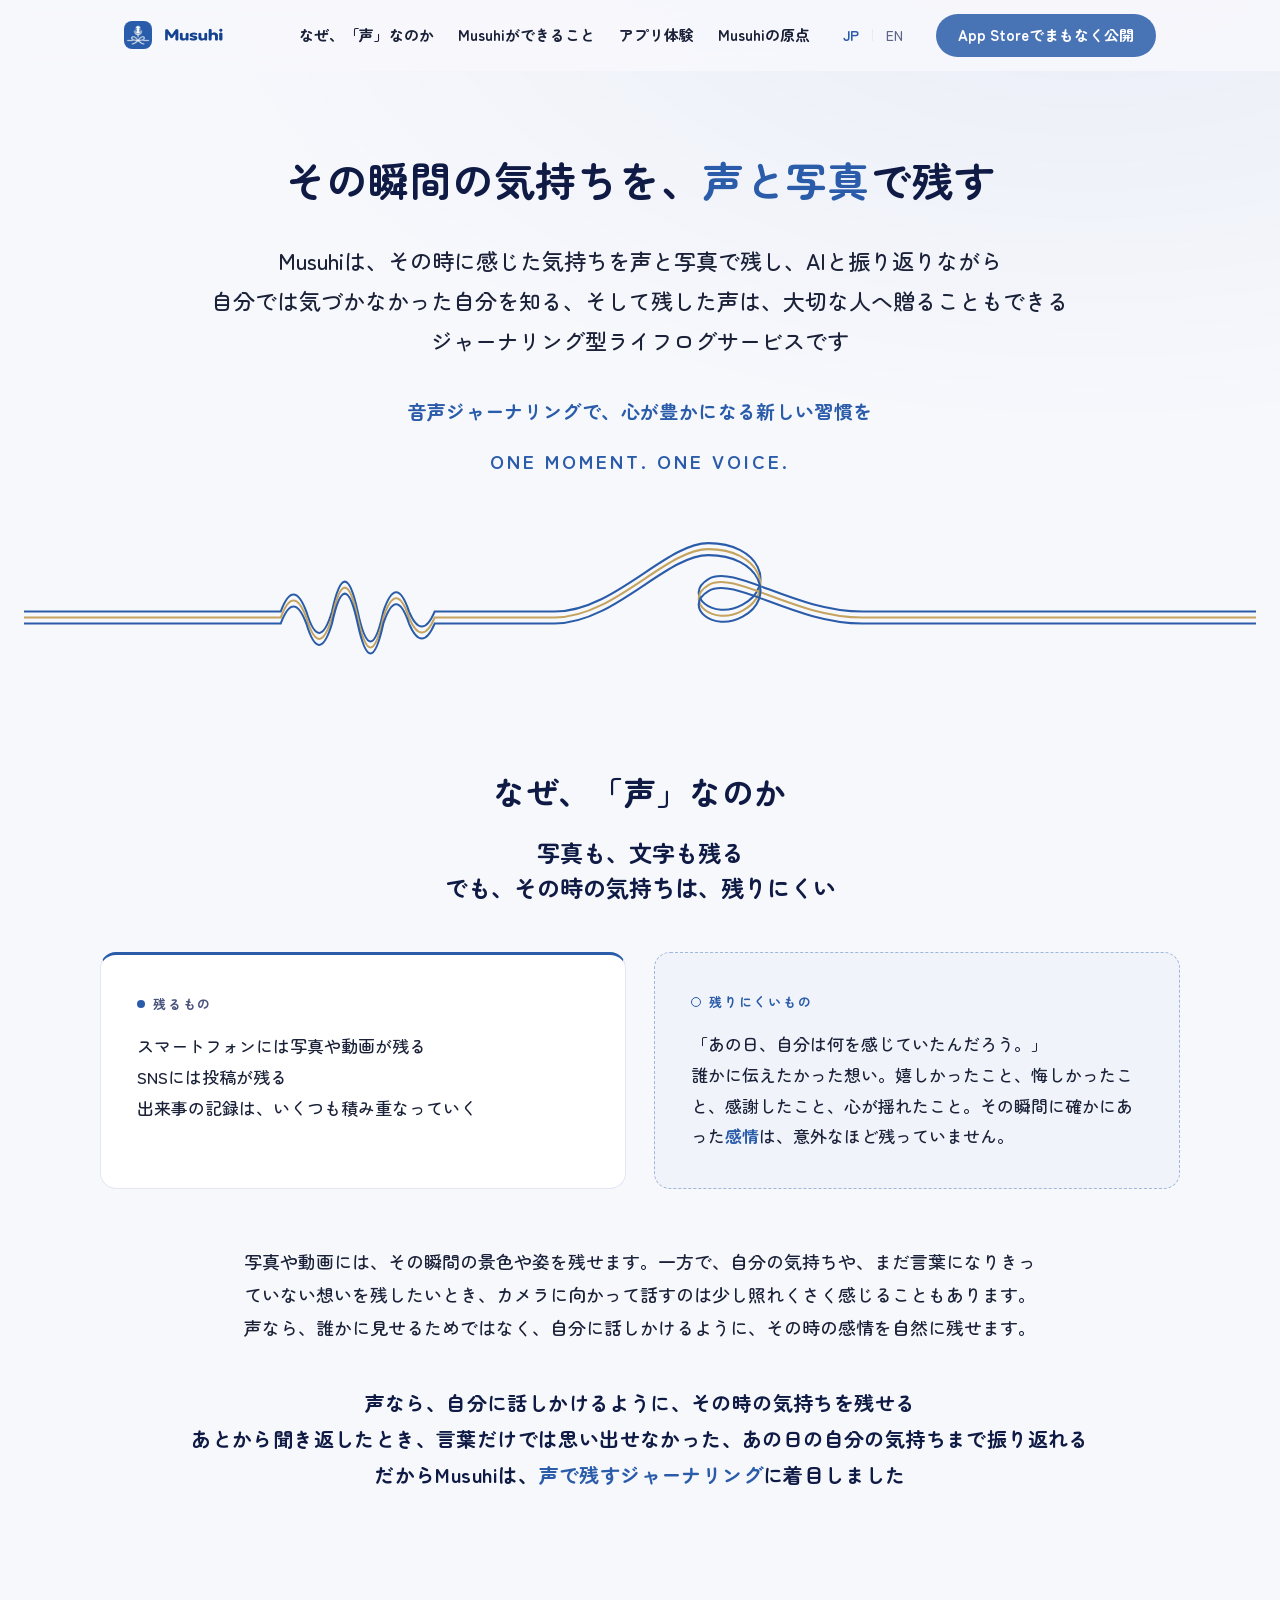
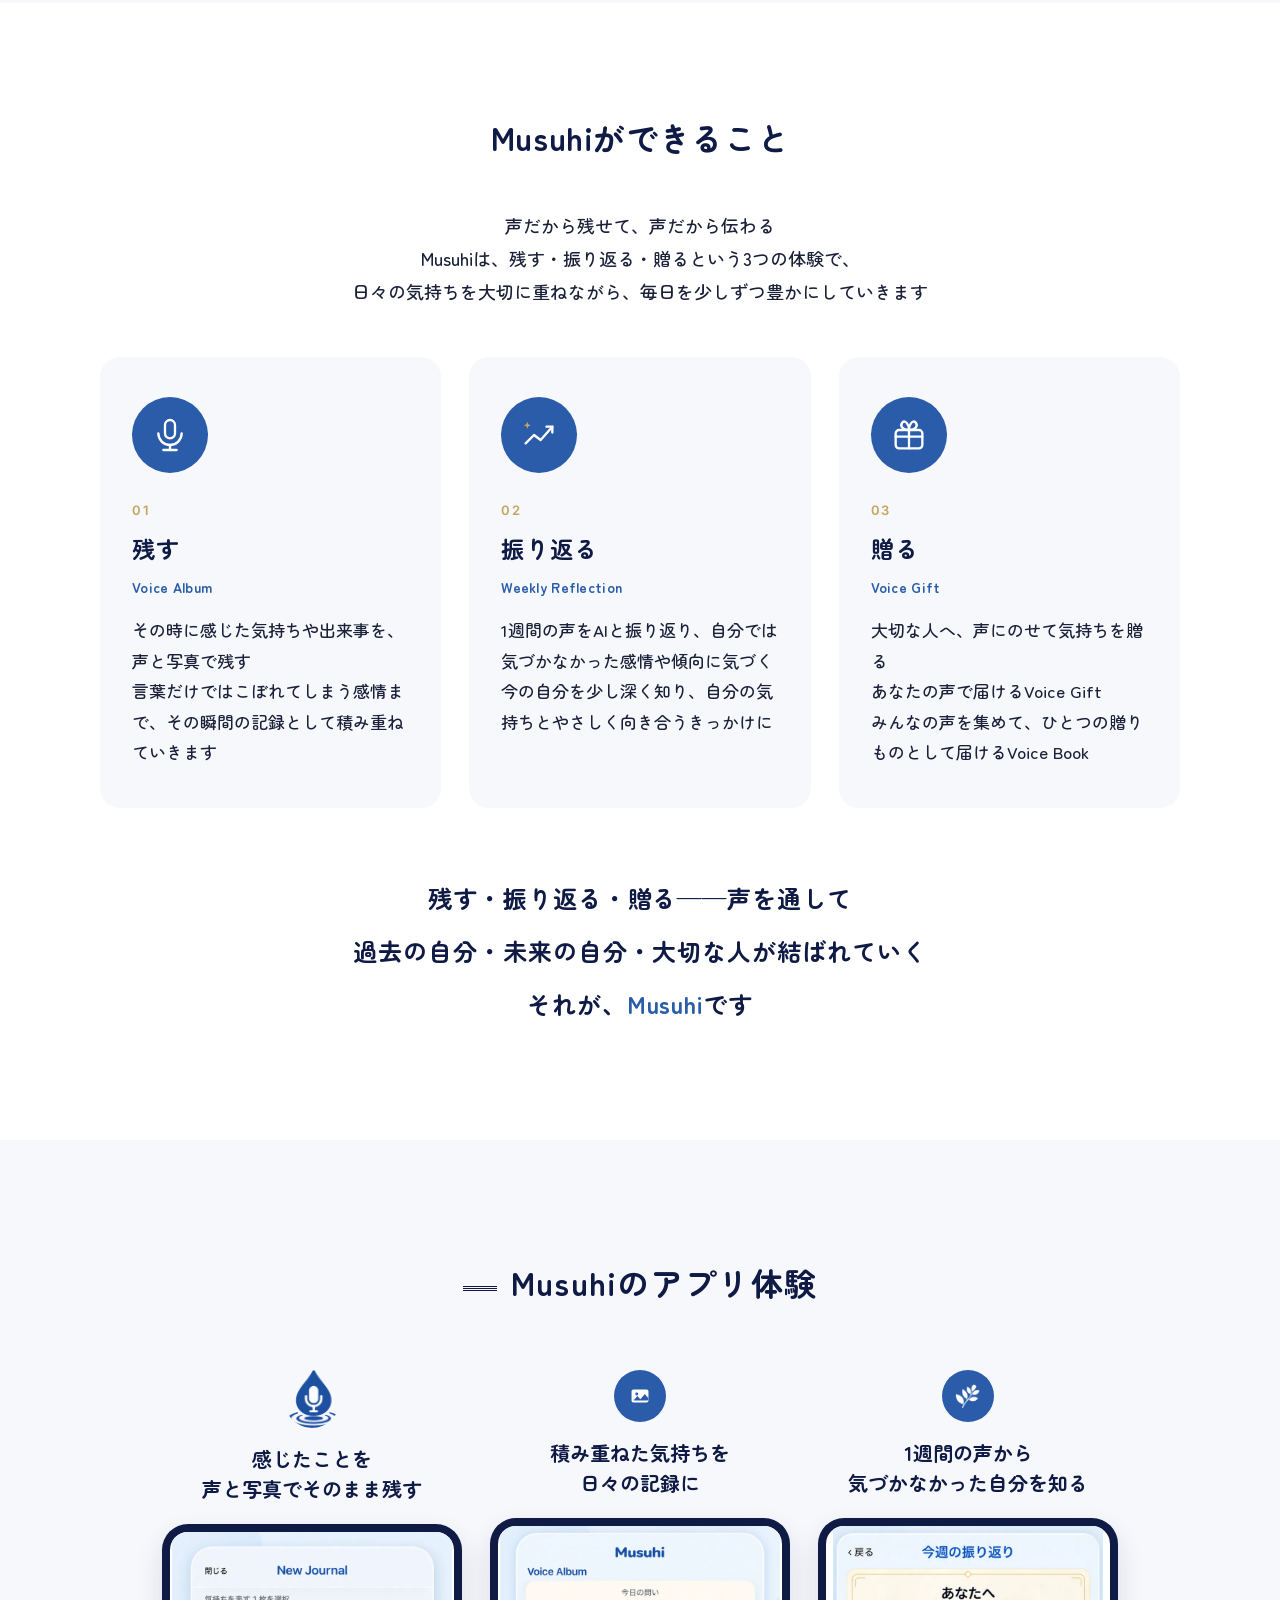
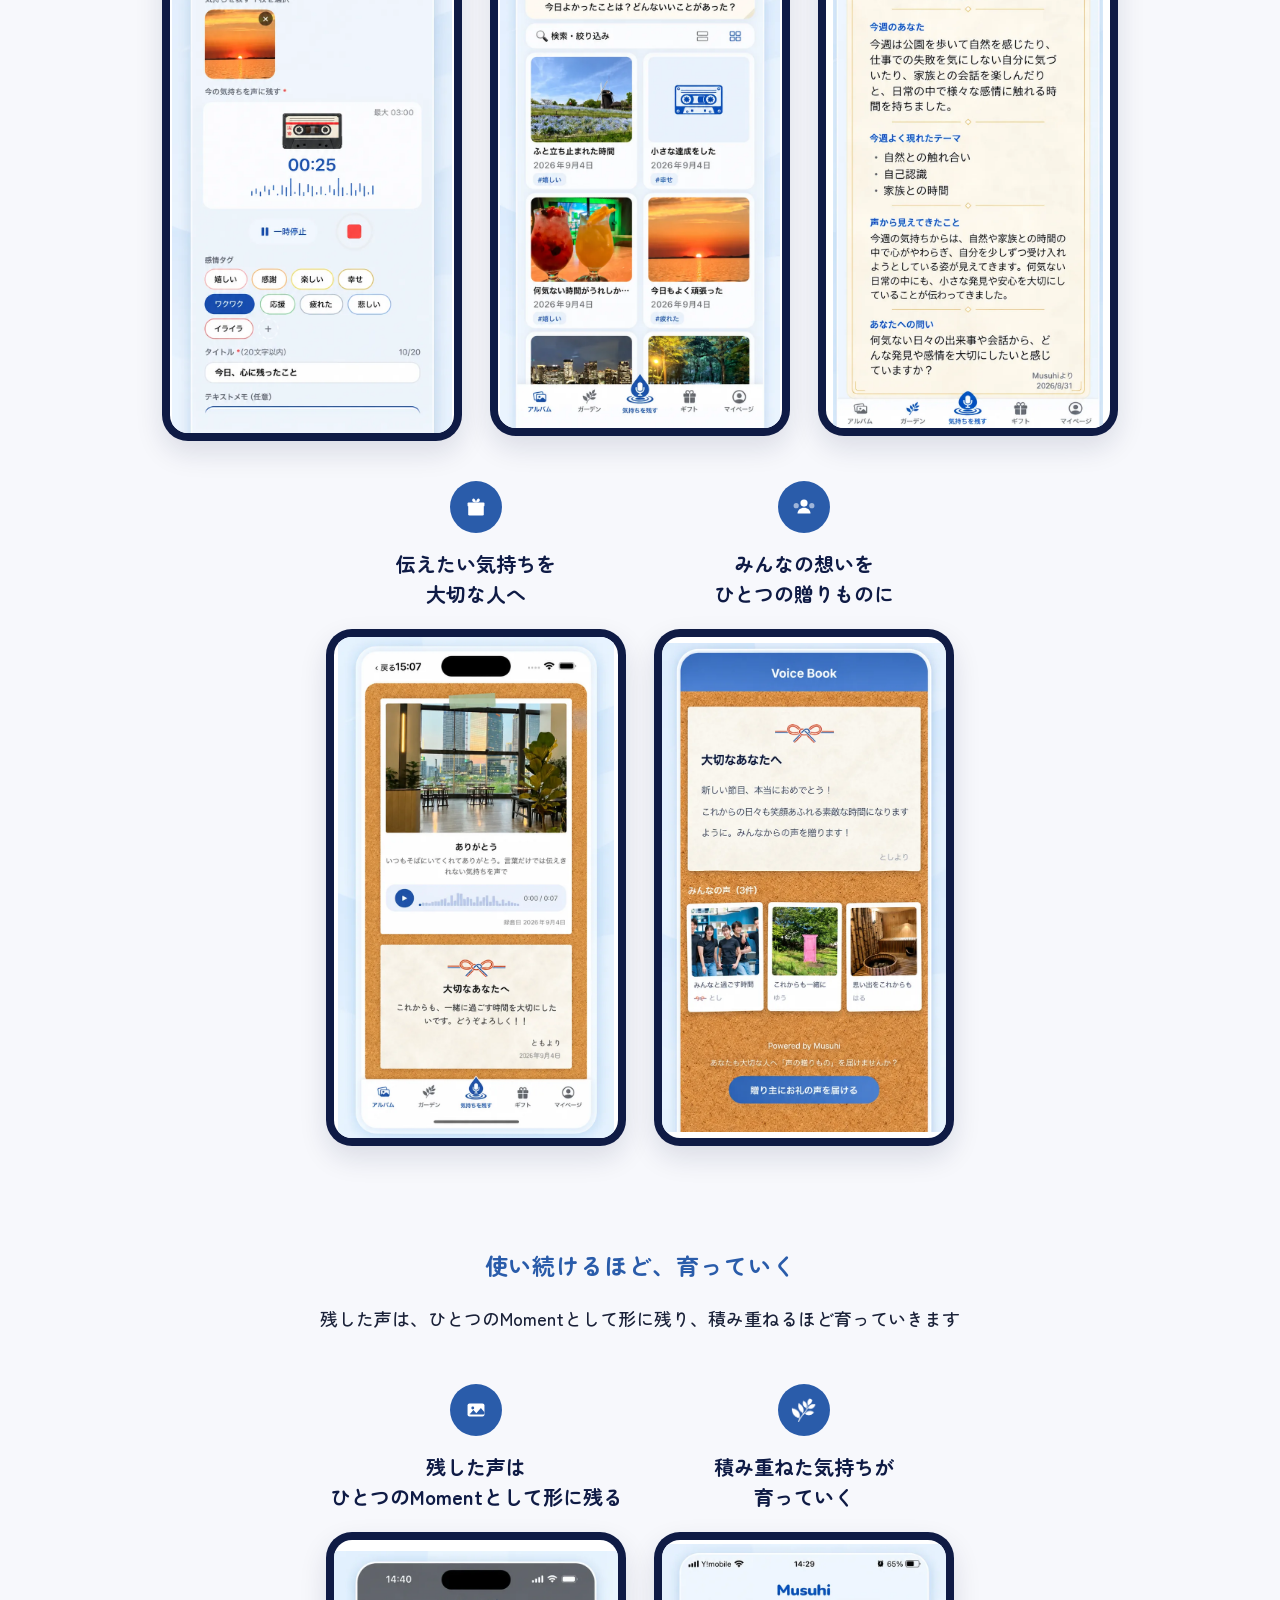
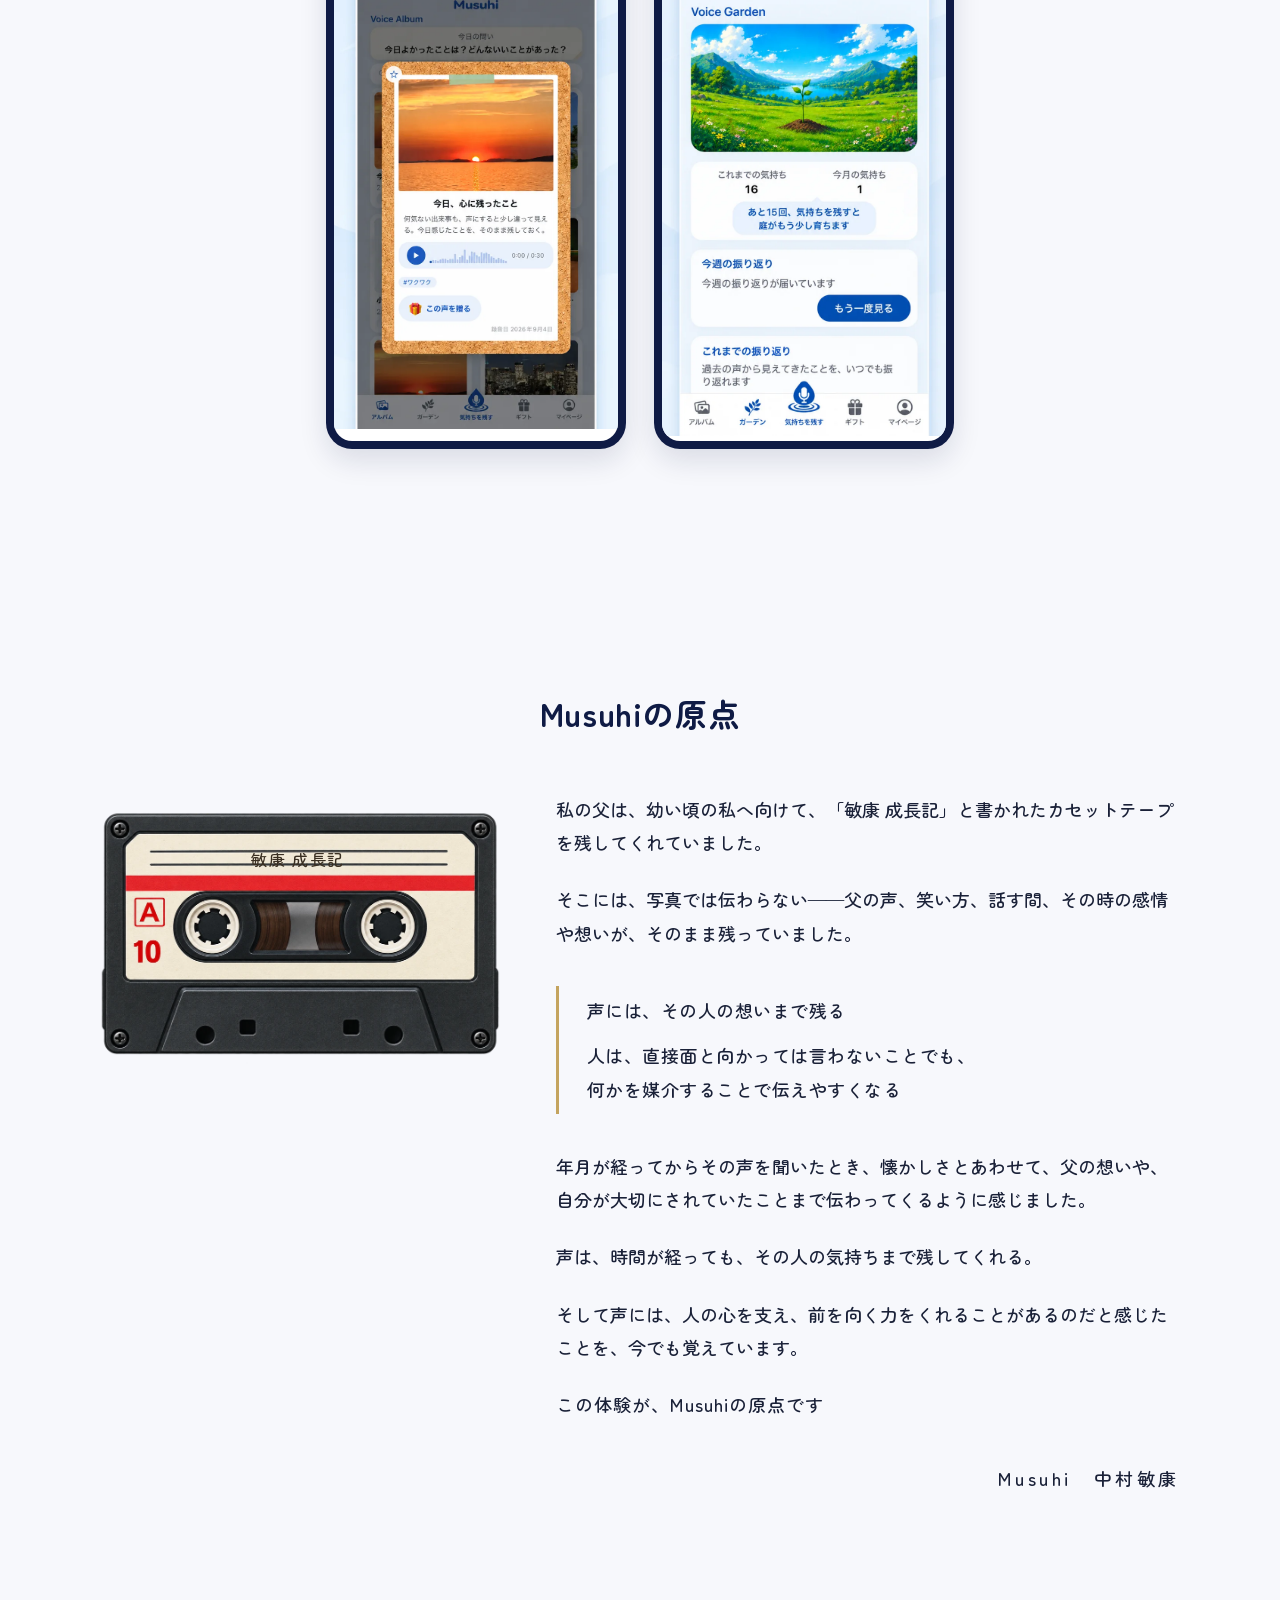
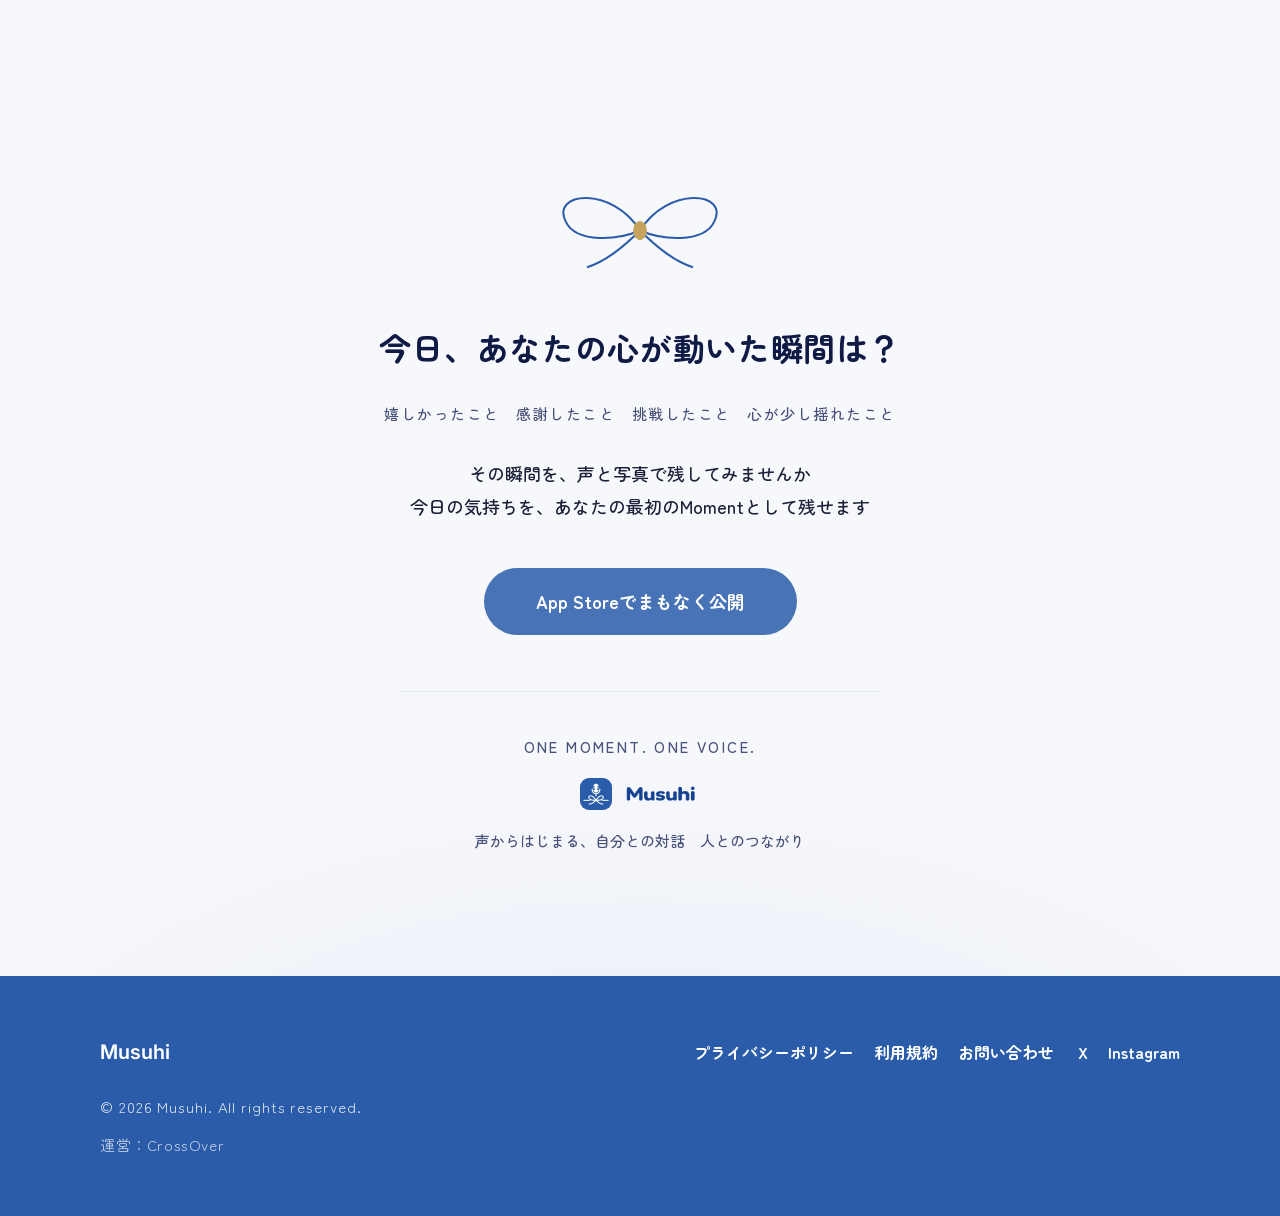
==== index.html @ 008b9ba7 "feat: add English localization to official site" ====
<!DOCTYPE html>
<html lang="ja">
<head>
  <meta charset="UTF-8">
  <meta name="viewport" content="width=device-width, initial-scale=1.0">
  <title data-i18n="meta.title">Musuhi — その瞬間の気持ちを、声と写真で残す。| One Moment. One Voice.</title>
  <meta name="description" content="Musuhiは、その時に感じた気持ちや頭に浮かんだ感情を声と写真で残し、AIで振り返り、大切な人にも贈れるライフログサービスです。" data-i18n-attr="content:meta.description">
  <link rel="canonical" href="https://musuhi-voice.github.io/Musuhi-web-site/">
  <link rel="icon" type="image/svg+xml" href="assets/img/favicon.svg">

  <meta property="og:type" content="website">
  <meta property="og:title" content="Musuhi — その瞬間の気持ちを、声と写真で残す。">
  <meta property="og:description" content="Musuhiは、その時に感じた気持ちや頭に浮かんだ感情を声と写真で残し、AIで振り返り、大切な人にも贈れるライフログサービスです。">
  <meta property="og:url" content="https://musuhi-voice.github.io/Musuhi-web-site/">
  <meta property="og:site_name" content="Musuhi">
  <meta name="twitter:card" content="summary">
  <!-- TODO(Phase 2): og:image / twitter:image を実画像URLで設定する -->

  <link rel="preconnect" href="https://fonts.googleapis.com">
  <link rel="preconnect" href="https://fonts.gstatic.com" crossorigin>
  <link href="https://fonts.googleapis.com/css2?family=Inter:wght@400;500;600&family=Zen+Kaku+Gothic+New:wght@400;500;700&family=Zen+Maru+Gothic:wght@500;700&display=swap" rel="stylesheet">
  <link rel="stylesheet" href="assets/css/style.css">
</head>
<body>

<header class="site-header" id="site-header">
  <div class="site-header__inner">
    <a class="site-header__logo" href="#top">
      <img class="site-header__icon" src="assets/img/app-icon.webp" alt="" width="128" height="128">
      <img class="site-header__wordmark" src="assets/img/wordmark.webp" alt="Musuhi" width="480" height="160">
    </a>
    <nav class="site-header__nav" aria-label="サイト内メニュー">
      <a href="#why" data-i18n="header.nav.why">なぜ、「声」なのか</a>
      <a href="#features" data-i18n="header.nav.features">Musuhiができること</a>
      <a href="#app-experience" data-i18n="header.nav.appExperience">アプリ体験</a>
      <a href="#story" data-i18n="header.nav.story">Musuhiの原点</a>
    </nav>
    <div class="lang-toggle" role="group" aria-label="Language switch / 言語切替">
      <button type="button" class="lang-toggle__btn" data-lang="ja" aria-label="日本語に切り替える">JP</button>
      <span class="lang-toggle__sep" aria-hidden="true">｜</span>
      <button type="button" class="lang-toggle__btn" data-lang="en" aria-label="Switch language to English">EN</button>
    </div>
    <!-- 公開前CTA（クリック不可）。App Store公開後は以下に置き換える:
         <a class="btn btn--primary btn--small" href="実URL" data-i18n="header.ctaLive">App Store</a> -->
    <span class="btn btn--primary btn--small btn--disabled" role="button" aria-disabled="true" data-i18n="header.cta">App Storeでまもなく公開</span>
  </div>
</header>

<main id="top">

  <!-- ============ HERO ============ -->
  <section class="hero">
    <div class="hero__inner">
      <h1 class="hero__title" data-i18n-html="hero.title">その瞬間の気持ちを、<span class="hero__title-accent">声と写真</span>で残す</h1>
      <p class="hero__lead" data-i18n-html="hero.lead">Musuhiは、その時に感じた気持ちを声と写真で残し、AIと振り返りながら<br>自分では気づかなかった自分を知る、そして残した声は、<br class="br-tab">大切な人へ贈ることもできる<br>ジャーナリング型ライフログサービスです</p>
      <p class="hero__jingle" data-i18n-html="hero.jingle">音声ジャーナリングで、<br class="br-sp">心が豊かになる新しい習慣を</p>
      <p class="hero__tagline" lang="en">One Moment. One Voice.</p>
    </div>
    <div class="hero__cord" aria-hidden="true">
      <svg viewBox="0 0 1440 200" preserveAspectRatio="xMidYMid meet" fill="none">
        <g class="cord">
          <path class="cord__strand draw-path" transform="translate(0,-7)" d="M0,100 H300 Q315,60 330,100 Q345,150 360,100 Q375,30 390,100 Q405,170 420,100 Q435,55 450,100 Q465,135 480,100 H620 C690,100 750,20 800,20 C860,20 880,70 840,92 C805,111 770,80 800,62 C830,44 900,100 980,100 H1440"/>
          <path class="cord__strand cord__strand--mid draw-path" d="M0,100 H300 Q315,60 330,100 Q345,150 360,100 Q375,30 390,100 Q405,170 420,100 Q435,55 450,100 Q465,135 480,100 H620 C690,100 750,20 800,20 C860,20 880,70 840,92 C805,111 770,80 800,62 C830,44 900,100 980,100 H1440"/>
          <path class="cord__strand draw-path" transform="translate(0,7)" d="M0,100 H300 Q315,60 330,100 Q345,150 360,100 Q375,30 390,100 Q405,170 420,100 Q435,55 450,100 Q465,135 480,100 H620 C690,100 750,20 800,20 C860,20 880,70 840,92 C805,111 770,80 800,62 C830,44 900,100 980,100 H1440"/>
        </g>
      </svg>
    </div>
  </section>

  <!-- ============ WHY MUSUHI ============ -->
  <section class="section why" id="why">
    <div class="section__inner">
      <h2 class="section__title" data-i18n="why.title">なぜ、「声」なのか</h2>
      <p class="why__statement reveal" data-i18n-html="why.statement">写真も、文字も残る<br>でも、その時の気持ちは、<br class="br-sp">残りにくい</p>
      <div class="problem__grid">
        <div class="problem__col reveal">
          <p class="problem__label" data-i18n="why.keepLabel">残るもの</p>
          <p class="problem__text" data-i18n-html="why.keepBody">スマートフォンには写真や動画が残る<br>SNSには投稿が残る<br>出来事の記録は、いくつも積み重なっていく</p>
        </div>
        <div class="problem__col problem__col--missing reveal">
          <p class="problem__label" data-i18n="why.lostLabel">残りにくいもの</p>
          <p class="problem__text" data-i18n-html="why.lostBody">「あの日、自分は何を感じていたんだろう。」<br>誰かに伝えたかった想い。嬉しかったこと、悔しかったこと、感謝したこと、心が揺れたこと。その瞬間に確かにあった<strong>感情</strong>は、意外なほど残っていません。</p>
        </div>
      </div>
      <p class="why__voice reveal" data-i18n-html="why.voice">写真や動画には、その瞬間の景色や姿を残せます。一方で、自分の気持ちや、まだ言葉になりきっていない想いを残したいとき、カメラに向かって話すのは少し照れくさく感じることもあります。声なら、誰かに見せるためではなく、自分に話しかけるように、その時の感情を自然に残せます。</p>
      <p class="problem__closing reveal" data-i18n-html="why.closing">声なら、自分に話しかけるように、その時の気持ちを残せる<br>あとから聞き返したとき、言葉だけでは思い出せなかった、あの日の自分の気持ちまで振り返れる<br>だからMusuhiは、<span class="why__accent">声で残すジャーナリング</span>に着目しました</p>
    </div>
  </section>

  <!-- ============ Musuhiでできること ============ -->
  <section class="section features" id="features">
    <div class="section__inner">
      <h2 class="section__title" data-i18n="features.title">Musuhiができること</h2>
      <p class="features__intro reveal" data-i18n-html="features.intro">声だから残せて、声だから伝わる<br>Musuhiは、残す・振り返る・贈るという<br class="br-sp">3つの体験で、<br>日々の気持ちを大切に重ねながら、毎日を少しずつ豊かにしていきます</p>
      <div class="features__grid">
        <article class="feature-card reveal">
          <div class="feature-card__icon" aria-hidden="true">
            <svg viewBox="0 0 48 48" fill="none">
              <rect x="18" y="6" width="12" height="22" rx="6"/>
              <path d="M10 22 a14 14 0 0 0 28 0"/>
              <path d="M24 36 V42 M16 42 H32"/>
            </svg>
          </div>
          <p class="feature-card__num">01</p>
          <h3 class="feature-card__title" data-i18n="features.card1.title">残す</h3>
          <p class="feature-card__name">Voice Album</p>
          <p class="feature-card__text" data-i18n-html="features.card1.body">その時に感じた気持ちや出来事を、声と写真で残す<br>言葉だけではこぼれてしまう感情まで、その瞬間の記録として積み重ねていきます</p>
        </article>
        <article class="feature-card reveal">
          <div class="feature-card__icon" aria-hidden="true">
            <svg viewBox="0 0 48 48" fill="none">
              <path d="M8 34 L18 24 L26 30 L40 14"/>
              <path d="M33 14 H40 V21"/>
              <path d="M10 8 l1.2 3 3 1.2 -3 1.2 -1.2 3 -1.2 -3 -3 -1.2 3 -1.2 z" class="icon-spark"/>
            </svg>
          </div>
          <p class="feature-card__num">02</p>
          <h3 class="feature-card__title" data-i18n="features.card2.title">振り返る</h3>
          <p class="feature-card__name">Weekly Reflection</p>
          <p class="feature-card__text" data-i18n-html="features.card2.body">1週間の声をAIと振り返り、自分では気づかなかった感情や傾向に気づく<br>今の自分を少し深く知り、自分の気持ちとやさしく向き合うきっかけに</p>
        </article>
        <article class="feature-card reveal">
          <div class="feature-card__icon" aria-hidden="true">
            <svg viewBox="0 0 48 48" fill="none">
              <rect x="8" y="18" width="32" height="22" rx="4"/>
              <path d="M8 26 H40"/>
              <path d="M24 18 V40"/>
              <path d="M24 18 C18 18 12 14 16 9 C20 5 24 12 24 18 C24 12 28 5 32 9 C36 14 30 18 24 18 Z"/>
            </svg>
          </div>
          <p class="feature-card__num">03</p>
          <h3 class="feature-card__title" data-i18n="features.card3.title">贈る</h3>
          <p class="feature-card__name">Voice Gift</p>
          <p class="feature-card__text" data-i18n-html="features.card3.body">大切な人へ、声にのせて気持ちを贈る<br>あなたの声で届けるVoice Gift<br>みんなの声を集めて、ひとつの贈りものとして届けるVoice Book</p>
        </article>
      </div>
      <p class="features__closing reveal" data-i18n-html="features.closing">残す・振り返る・贈る——声を通して<br>過去の自分・未来の自分・大切な人が結ばれていく<br>それが、<span class="features__closing-brand">Musuhi</span>です</p>
    </div>
  </section>

  <!-- ============ Musuhiのアプリ体験 ============ -->
  <section class="section app-experience" id="app-experience">
    <div class="section__inner">
      <p class="section__eyebrow app-experience__eyebrow" data-i18n="appExperience.title">Musuhiのアプリ体験</p>

      <!-- メイン体験：残す→振り返る→贈る（5画面） -->
      <div class="app-experience__grid app-experience__grid--main">
        <figure class="app-experience__item reveal">
          <img class="app-experience__icon app-experience__icon--mark" src="assets/img/icon-mark.webp" alt="" aria-hidden="true" width="120" height="123">
          <p class="app-experience__copy" data-i18n-html="appExperience.copy1">感じたことを<br>声と写真でそのまま残す</p>
          <div class="app-experience__phone">
            <div class="app-experience__screen">
              <img src="assets/img/app/voice-journal.webp" alt="Musuhiで声と写真を記録するVoice Journal画面" loading="lazy" data-i18n-attr="src:appExperience.img1,alt:appExperience.alt1">
            </div>
          </div>
        </figure>
        <figure class="app-experience__item reveal">
          <span class="app-experience__icon" aria-hidden="true">
            <svg viewBox="0 0 40 40" fill="none"><rect x="7" y="10" width="26" height="20" rx="3" fill="#fff"/><circle cx="15" cy="17" r="2.2" fill="#2A5CAA"/><path d="M10 27l6-7 4.5 5 7-8 5.5 6.5v1.5a2 2 0 0 1-2 2H12a2 2 0 0 1-2-2Z" fill="#2A5CAA"/></svg>
          </span>
          <p class="app-experience__copy" data-i18n-html="appExperience.copy2">積み重ねた気持ちを<br>日々の記録に</p>
          <div class="app-experience__phone">
            <div class="app-experience__screen">
              <img src="assets/img/app/voice-album.webp" alt="MusuhiのVoice Album画面" loading="lazy" data-i18n-attr="src:appExperience.img2,alt:appExperience.alt2">
            </div>
          </div>
        </figure>
        <figure class="app-experience__item reveal">
          <img class="app-experience__icon app-experience__icon--leaf" src="assets/img/icon-leaf-white.webp" alt="" aria-hidden="true" width="120" height="112">
          <p class="app-experience__copy" data-i18n-html="appExperience.copy3">1週間の声から<br>気づかなかった自分を知る</p>
          <div class="app-experience__phone">
            <div class="app-experience__screen">
              <img src="assets/img/app/weekly-reflection.webp" alt="MusuhiのWeekly Reflection画面" loading="lazy" data-i18n-attr="src:appExperience.img3,alt:appExperience.alt3">
            </div>
          </div>
        </figure>
        <figure class="app-experience__item reveal">
          <span class="app-experience__icon" aria-hidden="true">
            <svg viewBox="0 0 40 40" fill="none"><path d="M8 18h24v13a2 2 0 0 1-2 2H10a2 2 0 0 1-2-2Z" fill="#fff"/><rect x="7" y="13" width="26" height="6" rx="1.5" fill="#fff"/><path d="M20 13c-4 0-7-2-5.5-5C16 5 20 9 20 13c0-4 4-8 5.5-5C27 11 24 13 20 13Z" fill="#fff"/></svg>
          </span>
          <p class="app-experience__copy" data-i18n-html="appExperience.copy4">伝えたい気持ちを<br>大切な人へ</p>
          <div class="app-experience__phone">
            <div class="app-experience__screen">
              <img src="assets/img/app/voice-gift.webp" alt="MusuhiのVoice Gift画面" loading="lazy" data-i18n-attr="src:appExperience.img4,alt:appExperience.alt4">
            </div>
          </div>
        </figure>
        <figure class="app-experience__item reveal">
          <span class="app-experience__icon" aria-hidden="true">
            <svg viewBox="0 0 40 40" fill="none"><circle cx="20" cy="14" r="5.5" fill="#fff"/><path d="M10 30c0-5.5 4.5-9 10-9s10 3.5 10 9" fill="#fff"/><circle cx="8" cy="18" r="4" fill="#fff" opacity=".55"/><circle cx="32" cy="18" r="4" fill="#fff" opacity=".55"/></svg>
          </span>
          <p class="app-experience__copy" data-i18n-html="appExperience.copy5">みんなの想いを<br>ひとつの贈りものに</p>
          <div class="app-experience__phone">
            <div class="app-experience__screen">
              <img src="assets/img/app/voice-book.webp" alt="MusuhiのVoice Book画面" loading="lazy" data-i18n-attr="src:appExperience.img5,alt:appExperience.alt5">
            </div>
          </div>
        </figure>
      </div>

      <!-- つなぎ：小見出し＋導入コピー -->
      <div class="app-experience__more reveal">
        <p class="app-experience__more-eyebrow" data-i18n="appExperience.moreEyebrow">使い続けるほど、育っていく</p>
        <p class="app-experience__more-lead" data-i18n-html="appExperience.moreLead">残した声は、ひとつのMomentとして<br class="br-sp">形に残り、積み重ねるほど育っていきます</p>
      </div>

      <!-- 補足体験：Journal Detail / Voice Garden（2画面・3本柱の新しい柱ではない） -->
      <div class="app-experience__grid app-experience__grid--sub">
        <figure class="app-experience__item reveal">
          <span class="app-experience__icon" aria-hidden="true">
            <svg viewBox="0 0 40 40" fill="none"><rect x="7" y="10" width="26" height="20" rx="3" fill="#fff"/><circle cx="15" cy="17" r="2.2" fill="#2A5CAA"/><path d="M10 27l6-7 4.5 5 7-8 5.5 6.5v1.5a2 2 0 0 1-2 2H12a2 2 0 0 1-2-2Z" fill="#2A5CAA"/></svg>
          </span>
          <p class="app-experience__copy" data-i18n-html="appExperience.copy6">残した声は<br>ひとつのMomentとして形に残る</p>
          <div class="app-experience__phone">
            <div class="app-experience__screen">
              <img src="assets/img/app/journal-detail.webp" alt="MusuhiのMoment詳細画面" loading="lazy" data-i18n-attr="src:appExperience.img6,alt:appExperience.alt6">
            </div>
          </div>
        </figure>
        <figure class="app-experience__item reveal">
          <img class="app-experience__icon app-experience__icon--leaf" src="assets/img/icon-leaf-white.webp" alt="" aria-hidden="true" width="120" height="112">
          <p class="app-experience__copy" data-i18n-html="appExperience.copy7">積み重ねた気持ちが<br>育っていく</p>
          <div class="app-experience__phone">
            <div class="app-experience__screen">
              <img src="assets/img/app/voice-garden.webp" alt="MusuhiのVoice Garden画面" loading="lazy" data-i18n-attr="src:appExperience.img7,alt:appExperience.alt7">
            </div>
          </div>
        </figure>
      </div>
    </div>
  </section>

  <!-- ============ Musuhiの原点 ============ -->
  <section class="story" id="story">
    <div class="section__inner">
      <h2 class="section__title story__title" data-i18n="story.title">Musuhiの原点</h2>
      <div class="story__body">
        <figure class="story__cassette reveal">
          <div class="story__cassette-frame">
            <img src="assets/img/cassette-retro.webp" alt="「敏康 成長記」と書かれたレトロなカセットテープ">
            <span class="story__cassette-label">敏康 成長記</span>
          </div>
        </figure>
        <div class="story__text">
          <p class="reveal" data-i18n="story.p1">私の父は、幼い頃の私へ向けて、「敏康 成長記」と書かれたカセットテープを残してくれていました。</p>
          <p class="reveal" data-i18n="story.p2">そこには、写真では伝わらない——父の声、笑い方、話す間、その時の感情や想いが、そのまま残っていました。</p>
          <blockquote class="story__quote reveal">
            <p data-i18n="story.quote1">声には、その人の想いまで残る</p>
            <p data-i18n-html="story.quote2">人は、直接面と向かっては言わないことでも、<br>何かを媒介することで伝えやすくなる</p>
          </blockquote>
          <p class="reveal" data-i18n="story.p3">年月が経ってからその声を聞いたとき、懐かしさとあわせて、父の想いや、自分が大切にされていたことまで伝わってくるように感じました。</p>
          <p class="reveal" data-i18n="story.p4">声は、時間が経っても、その人の気持ちまで残してくれる。</p>
          <p class="reveal" data-i18n="story.p5">そして声には、人の心を支え、前を向く力をくれることがあるのだと感じたことを、今でも覚えています。</p>
          <p class="story__origin reveal" data-i18n="story.origin">この体験が、Musuhiの原点です</p>
          <p class="story__signature reveal" data-i18n="story.signature">Musuhi　中村敏康</p>
        </div>
      </div>
    </div>
  </section>

  <!-- ============ 最終CTA ============ -->
  <section class="cta-final" id="start">
    <div class="section__inner">
      <div class="cta-final__bow reveal" aria-hidden="true">
        <svg viewBox="0 0 320 150" fill="none">
          <g class="bow">
            <path class="bow__strand" d="M160,75 C120,10 30,18 52,62 C68,95 130,88 160,75"/>
            <path class="bow__strand" d="M160,75 C200,10 290,18 268,62 C252,95 190,88 160,75"/>
            <path class="bow__strand" d="M160,75 C140,95 110,120 84,128"/>
            <path class="bow__strand" d="M160,75 C180,95 210,120 236,128"/>
            <ellipse cx="160" cy="75" rx="10" ry="14" class="bow__knot"/>
          </g>
        </svg>
      </div>
      <h2 class="cta-final__title" data-i18n-html="ctaFinal.title">今日、あなたの心が<br class="br-sp">動いた瞬間は？</h2>
      <p class="cta-final__list reveal" data-i18n="ctaFinal.list">嬉しかったこと　感謝したこと　挑戦したこと　心が少し揺れたこと</p>
      <p class="cta-final__lead reveal" data-i18n-html="ctaFinal.lead">その瞬間を、声と写真で残してみませんか<br>今日の気持ちを、あなたの最初のMomentとして残せます</p>
      <div class="cta-final__action reveal">
        <!-- 公開前CTA（クリック不可）。App Store公開後は以下に置き換える:
             <a class="btn btn--primary btn--large" href="実URL" data-i18n="ctaFinal.buttonLive">App StoreでMusuhiをはじめる</a> -->
        <span class="btn btn--primary btn--large btn--disabled" role="button" aria-disabled="true" data-i18n="ctaFinal.button">App Storeでまもなく公開</span>
      </div>
      <div class="cta-final__brand reveal">
        <p class="cta-final__tagline" lang="en">One Moment. One Voice.</p>
        <div class="cta-final__brandmark">
          <img class="cta-final__brandmark-icon" src="assets/img/app-icon.webp" alt="" width="128" height="128">
          <img class="cta-final__brandmark-word" src="assets/img/wordmark.webp" alt="Musuhi" width="480" height="160">
        </div>
        <p class="cta-final__brand-line" data-i18n-html="ctaFinal.brandLine">声からはじまる、自分との対話　人とのつながり</p>
      </div>
    </div>
  </section>

</main>

<footer class="site-footer">
  <div class="site-footer__inner">
    <p class="site-footer__logo">Musuhi</p>
    <nav class="site-footer__nav" aria-label="フッターメニュー">
      <a href="https://continuous-cattle-c49.notion.site/Musuhi-3d0a24bc388980d7ab1cd5ecba7b39ce" data-i18n="footer.privacy">プライバシーポリシー</a>
      <a href="https://continuous-cattle-c49.notion.site/Musuhi-398a24bc3889808eb4f2f0b8d73727ff" data-i18n="footer.terms">利用規約</a>
      <a href="mailto:info@musuhi-voice.com" data-i18n="footer.contact">お問い合わせ</a>
    </nav>
    <!-- note: コンテンツ未整備のため非表示（準備でき次第、追加する） -->
    <nav class="site-footer__social" aria-label="SNS">
      <a href="https://x.com/Musuhi_voicemsg">X</a>
      <a href="https://www.instagram.com/musuhi.voice/">Instagram</a>
    </nav>
    <p class="site-footer__copy" lang="en">© 2026 Musuhi. All rights reserved.</p>
    <p class="site-footer__org" data-i18n="footer.org">運営：CrossOver</p>
  </div>
</footer>

<script src="assets/js/main.js" defer></script>
</body>
</html>
---- assets/css/style.css ----
/* ==========================================================================
   Musuhi ランディングページ
   カラーとタイポグラフィのトークンは :root にまとめる。
   命名は BEM（block__element--modifier）。
   ========================================================================== */

:root {
  /* 色 — アプリの水引ブランドに由来 */
  --ruri: #2A5CAA;        /* 瑠璃 — 水引の青。主役（Nativeアプリと統一したブランドカラー） */
  --ruri-deep: #20457F;   /* 紺瑠璃 — hover・強調（--ruriを暗くした色に追従） */
  --yoru: #0f1b45;        /* 夜 — ストーリーセクションの背景 */
  --ink: #1a2138;         /* 墨 — 本文 */
  --mist: #5d6785;        /* 霞 — 補足テキスト */
  --mist-deep: #48527a;   /* 霞よりわずかに濃い — Heroタグライン用 */
  --kasumi: #e2e7f5;      /* 薄霞 — 罫線・淡い面 */
  --hakuji: #f7f8fc;      /* 白磁 — ページ背景 */
  --shiro: #ffffff;
  --kin: #c4a45f;         /* 金 — 水引の金。ごく少量の差し色 */

  /* 書体 */
  --font-heading: "Zen Kaku Gothic New", "Meiryo", "Hiragino Kaku Gothic ProN", sans-serif;
  --font-gothic: "Zen Kaku Gothic New", "Meiryo", "Hiragino Kaku Gothic ProN", sans-serif;
  --font-latin: "Inter", sans-serif;
  --font-hero: "Zen Maru Gothic", "Zen Kaku Gothic New", "Hiragino Kaku Gothic ProN", sans-serif; /* Heroのみで使用 */

  --max-width: 1080px;

  /* Typography階層（PCを基準。各セクションはこの階層に沿ってサイズ・ウェイト・色を揃える） */
  --fs-hero: clamp(30px, 3.2vw, 42px);       /* Heroメインタイトル */
  --fs-title: clamp(28px, 2.5vw, 36px);      /* 通常セクションタイトル */
  --fs-subtitle: clamp(20px, 1.8vw, 24px);   /* 小見出し / セクション内タイトル */
  --fs-app-copy: 20px;                        /* アプリ画面上の2行コピー */
  --fs-body: 18px;                            /* 通常本文 */
  --fs-card-body: 17px;                       /* カード本文 */
  --fs-eyebrow: 15px;                         /* eyebrow */
  --fs-secondary: 15px;                       /* 補助文・タグライン・Footer secondary */

  --fw-heading: 700;
  --fw-body: 500;

  --lh-hero: 1.45;
  --lh-title: 1.5;
  --lh-card-title: 1.5;
  --lh-body: 1.85;
  --lh-secondary: 1.7;

  /* Hero専用Typography（ファーストビューのため通常セクションの本文階層とは別体系） */
  --fs-hero-lead: 22px;      /* Hero本文（PC） */
  --fs-hero-tagline: 19px;   /* Heroタグライン x2（PC・同一サイズ） */
  --lh-hero-lead: 1.8;
}

* { margin: 0; padding: 0; box-sizing: border-box; }

html { scroll-behavior: smooth; }

html { overflow-x: clip; }

body {
  font-family: var(--font-gothic);
  font-size: 16px;
  line-height: 2;
  color: var(--ink);
  background: var(--hakuji);
  -webkit-font-smoothing: antialiased;
  overflow-x: hidden;
}

img, svg { max-width: 100%; height: auto; }

a { color: var(--ruri); }

:focus-visible {
  outline: 2px solid var(--ruri);
  outline-offset: 3px;
  border-radius: 2px;
}

.br-sp { display: none; }
.br-tab { display: none; } /* Hero本文専用: Tablet/Mobile幅（≤900px）でのみ有効化し、孤立行を防ぐ */

/* --------------------------------------------------------------------------
   ボタン
   -------------------------------------------------------------------------- */
.btn {
  display: inline-flex;
  flex-direction: column;
  align-items: center;
  justify-content: center;
  flex-shrink: 0;
  gap: 2px;
  padding: 16px 36px;
  border-radius: 999px;
  font-family: var(--font-hero);
  font-weight: 700;
  font-size: 16px;
  line-height: 1.5;
  white-space: nowrap;
  text-decoration: none;
  transition: transform 0.2s ease, box-shadow 0.2s ease, background-color 0.2s ease, color 0.2s ease;
}

.btn__note {
  font-size: 11px;
  font-weight: 500;
  letter-spacing: 0.08em;
  opacity: 0.8;
}

.btn--primary {
  background: var(--ruri);
  color: var(--shiro);
  box-shadow: 0 8px 24px rgba(42, 92, 170, 0.28);
}

.btn--primary:hover {
  background: var(--ruri-deep);
  transform: translateY(-2px);
  box-shadow: 0 12px 28px rgba(42, 92, 170, 0.34);
}

.btn--outline {
  border: 2px solid var(--ruri);
  color: var(--ruri);
  background: var(--shiro);
  padding: 12px 28px;
}

.btn--outline:hover { background: var(--ruri); color: var(--shiro); }

.btn--small { padding: 10px 22px; font-size: 14px; box-shadow: none; }

.btn--large { padding: 20px 52px; font-size: 18px; }

.btn--disabled {
  pointer-events: none;
  cursor: default;
  opacity: 0.85; /* 公開前CTA: CTAとして認識できる見た目のまま、通常CTAよりほんの少し控えめに */
  box-shadow: none;
}

/* --------------------------------------------------------------------------
   ヘッダー
   -------------------------------------------------------------------------- */
.site-header {
  position: fixed;
  inset: 0 0 auto 0;
  z-index: 100;
  background: rgba(247, 248, 252, 0.88);
  backdrop-filter: blur(10px);
  -webkit-backdrop-filter: blur(10px);
  transition: box-shadow 0.3s ease;
}

.site-header.is-scrolled { box-shadow: 0 1px 0 var(--kasumi), 0 6px 20px rgba(18, 42, 110, 0.06); }

.site-header__inner {
  max-width: var(--max-width);
  margin: 0 auto;
  padding: 14px 24px;
  display: flex;
  align-items: center;
  gap: 32px;
}

.site-header__logo {
  display: flex;
  align-items: center;
  gap: 9px;
  text-decoration: none;
  flex-shrink: 0;
}

.site-header__icon {
  display: block;
  width: 28px;
  height: 28px;
  border-radius: 8px;
  flex-shrink: 0;
}

.site-header__wordmark {
  display: block;
  height: 22px;
  width: auto;
}

.site-header__nav {
  display: flex;
  gap: 24px;
  margin-left: auto;
}

.site-header__nav a {
  font-family: var(--font-hero);
  font-size: 15px;
  font-weight: 600;
  color: var(--ink);
  text-decoration: none;
  white-space: nowrap;
}

.site-header__nav a:hover { color: var(--ruri); }

.site-header .btn--small { font-size: 15px; }

/* 言語切替（JP｜EN）。ナビと同じ余白リズムに合わせつつ、CTAより一段控えめな重み */
.lang-toggle {
  display: flex;
  align-items: center;
  gap: 6px;
  flex-shrink: 0;
}

/* Header nav（margin-left:auto）が無い画面（例: support.html）でも右寄せされるように */
.site-header__inner--right .lang-toggle { margin-left: auto; }

.lang-toggle__btn {
  background: none;
  border: none;
  padding: 4px 1px;
  font-family: var(--font-hero);
  font-size: 14px;
  font-weight: 500;
  color: var(--mist);
  cursor: pointer;
  line-height: 1;
  transition: color 0.2s ease;
}

.lang-toggle__btn:hover { color: var(--ink); }

.lang-toggle__btn[aria-current="true"] {
  color: var(--ruri);
  font-weight: 700;
}

.lang-toggle__btn[aria-current="true"]:hover { color: var(--ruri); }

.lang-toggle__sep {
  color: var(--kasumi);
  font-size: 13px;
}

/* --------------------------------------------------------------------------
   ヒーロー — 横書きのメインコピーと、波形が結びになるコード
   -------------------------------------------------------------------------- */
.hero {
  padding: 150px 24px 0;
  background:
    radial-gradient(ellipse 900px 500px at 85% -10%, rgba(42, 92, 170, 0.07), transparent),
    var(--hakuji);
}

.hero__inner {
  max-width: 960px;
  margin: 0 auto;
  text-align: center;
}

.hero__title {
  font-family: var(--font-hero);
  font-weight: var(--fw-heading);
  font-size: var(--fs-hero);
  line-height: var(--lh-hero);
  letter-spacing: 0.02em;
  color: var(--yoru);
  max-width: 820px;
  margin: 0 auto 32px;
}

.hero__title-accent { color: var(--ruri); white-space: nowrap; }

.hero__lead {
  font-family: var(--font-hero);
  font-weight: var(--fw-body);
  font-size: var(--fs-hero-lead);
  line-height: var(--lh-hero-lead);
  color: var(--ink);
  max-width: 960px;
  margin: 0 auto 32px;
}

.hero__jingle {
  font-family: var(--font-hero);
  font-size: var(--fs-hero-tagline);
  font-weight: 600;
  letter-spacing: 0.02em;
  color: var(--ruri);
  margin: 0 0 12px;
}

.hero__tagline {
  font-family: var(--font-hero);
  font-size: var(--fs-hero-tagline);
  font-weight: 600;
  letter-spacing: 0.16em;
  color: var(--ruri);
  text-transform: uppercase;
}

.hero__cord { padding: 52px 0 24px; text-align: center; }

.hero__cord svg { display: block; width: 100%; height: auto; }

.cord__strand {
  stroke: var(--ruri);
  stroke-width: 2.4;
  stroke-linecap: round;
}

.cord__strand--mid { stroke: var(--kin); }

/* --------------------------------------------------------------------------
   セクション共通
   -------------------------------------------------------------------------- */
.section { padding: 110px 24px; }

.section__inner { max-width: var(--max-width); margin: 0 auto; }

.section__eyebrow {
  font-family: var(--font-hero);
  font-size: var(--fs-eyebrow);
  font-weight: var(--fw-heading);
  letter-spacing: 0.22em;
  color: var(--ruri);
  margin-bottom: 18px;
}

.section__eyebrow::before {
  content: "";
  display: inline-block;
  width: 34px;
  height: 5px;
  margin-right: 14px;
  vertical-align: middle;
  background: repeating-linear-gradient(
    to bottom,
    currentColor 0, currentColor 1px,
    transparent 1px, transparent 2px
  ); /* 水引5本を思わせる細い横線 */
}

.section__title {
  font-family: var(--font-hero);
  font-weight: var(--fw-heading);
  font-size: var(--fs-title);
  line-height: var(--lh-title);
  letter-spacing: 0.02em;
  color: var(--yoru);
  text-align: center;
  margin-bottom: 48px;
}

/* --------------------------------------------------------------------------
   Why Musuhi
   Hero でFIXしたフォント方針（Zen Maru Gothic・#2A5CAA）に合わせる。
   他セクションが使う .section__title 等の共有クラスは上書きせず、
   .why 配下にのみスコープして影響範囲を限定する。
   -------------------------------------------------------------------------- */
.why { padding-top: 40px; } /* 水引との間隔をさらに詰める */

.why .section__title { margin-bottom: 20px; }

.why__statement {
  font-family: var(--font-hero);
  font-weight: var(--fw-heading);
  font-size: var(--fs-subtitle);
  line-height: var(--lh-title);
  color: var(--yoru);
  text-align: center;
  margin: 0 auto 48px;
}

.problem__grid {
  display: grid;
  grid-template-columns: 1fr 1fr;
  gap: 28px;
  margin-bottom: 48px;
}

.problem__col {
  background: var(--shiro);
  border: 1px solid var(--kasumi);
  border-top: 3px solid var(--ruri);
  border-radius: 16px;
  padding: 36px;
}

.problem__col--missing {
  background: rgba(42, 92, 170, 0.03);
  border: 1px dashed rgba(42, 92, 170, 0.4);
}

.problem__label {
  display: flex;
  align-items: center;
  gap: 8px;
  font-family: var(--font-hero);
  font-size: 13px;
  font-weight: 700;
  letter-spacing: 0.14em;
  color: var(--mist-deep);
  margin-bottom: 14px;
}

.problem__label::before {
  content: "";
  flex-shrink: 0;
  width: 8px;
  height: 8px;
  border-radius: 50%;
  background: var(--ruri); /* 残るもの: 塗りつぶしの点＝確かにある */
}

.problem__col--missing .problem__label { color: var(--ruri); }

.problem__col--missing .problem__label::before {
  background: transparent;
  border: 1.5px solid var(--ruri); /* 残りにくいもの: 輪郭だけの点＝儚さ */
}

.problem__text {
  font-family: var(--font-hero);
  font-weight: var(--fw-body);
  font-size: var(--fs-card-body);
  line-height: 1.8;
  color: var(--ink);
}

.problem__text strong { color: var(--ruri); font-weight: 700; }

.why__voice {
  font-family: var(--font-hero);
  font-weight: var(--fw-body);
  font-size: var(--fs-body);
  line-height: var(--lh-body);
  color: var(--ink);
  text-align: center;
  max-width: 800px;
  margin: 56px auto 40px;
}

.problem__closing {
  font-family: var(--font-hero);
  font-weight: 700;
  font-size: clamp(16px, 1.6vw, 20px);
  line-height: 1.8;
  letter-spacing: 0.02em;
  color: var(--yoru);
  text-align: center;
  max-width: 960px;
  margin: 0 auto;
}

.why__accent { color: var(--ruri); white-space: nowrap; }

/* --------------------------------------------------------------------------
   Musuhiの原点 — 白磁の余白の中で、静かにカセットを聞き返す時間
   -------------------------------------------------------------------------- */
.story {
  background: var(--hakuji);
  color: var(--ink);
  padding: 130px 24px;
}

.story__title { margin-bottom: 56px; }

.story__body {
  display: grid;
  grid-template-columns: 400px 1fr;
  gap: 56px;
  align-items: start;
}

.story__cassette-frame { position: relative; }

.story__cassette-frame img {
  display: block;
  width: 100%;
  height: auto;
}

.story__cassette-label {
  position: absolute;
  left: 13%;
  right: 14%;
  top: 17.5%;
  text-align: center;
  font-family: var(--font-hero);
  font-weight: 500;
  letter-spacing: 0.1em;
  color: #3a2f22; /* ラベルに書かれたインクを思わせる暖色の濃色 */
  font-size: 16px;
}

.story__text {
  font-family: var(--font-hero);
}

.story__text p {
  font-weight: var(--fw-body);
  font-size: var(--fs-body);
  line-height: var(--lh-body);
  color: var(--ink);
  margin-bottom: 24px;
}

.story__quote {
  font-family: var(--font-hero);
  font-weight: 700;
  font-size: clamp(18px, 2.2vw, 24px);
  line-height: 1.9;
  letter-spacing: 0.02em;
  color: var(--yoru);
  border-left: 3px solid var(--kin);
  padding: 8px 0 8px 28px;
  margin: 36px 0;
}

.story__quote p { margin-bottom: 12px; }
.story__quote p:last-child { margin-bottom: 0; }

.story__origin {
  font-family: var(--font-hero);
  font-weight: 700;
  font-size: 20px;
  letter-spacing: 0.06em;
  color: var(--ruri);
}

.story__signature {
  text-align: right;
  font-family: var(--font-hero);
  font-weight: 500;
  font-size: 14px;
  letter-spacing: 0.2em;
  color: var(--mist-deep);
  margin-top: 40px;
}

/* --------------------------------------------------------------------------
   Musuhiでできること
   -------------------------------------------------------------------------- */
.features { background: var(--shiro); }

.features__intro {
  font-family: var(--font-hero);
  font-weight: var(--fw-body);
  font-size: var(--fs-body);
  line-height: var(--lh-body);
  max-width: 960px;
  margin: 0 auto 48px;
  text-align: center;
  color: var(--ink);
}

.features__grid {
  display: grid;
  grid-template-columns: repeat(3, 1fr);
  gap: 28px;
  margin-bottom: 64px;
  align-items: stretch;
}

.feature-card {
  display: flex;
  flex-direction: column;
  background: var(--hakuji);
  border-radius: 20px;
  padding: 40px 32px;
}

.feature-card__icon {
  width: 76px;
  height: 76px;
  border-radius: 50%;
  background: var(--ruri);
  display: grid;
  place-items: center;
  margin-bottom: 24px;
}

.feature-card__icon svg {
  width: 40px;
  height: 40px;
  stroke: var(--shiro);
  stroke-width: 2.8;
  stroke-linecap: round;
  stroke-linejoin: round;
}

.feature-card__icon .icon-spark { fill: var(--kin); stroke: none; }

.feature-card__num {
  font-family: var(--font-latin);
  font-size: 13px;
  font-weight: 600;
  letter-spacing: 0.12em;
  color: var(--kin);
  margin-bottom: 8px;
}

.feature-card__title {
  font-family: var(--font-hero);
  font-size: var(--fs-subtitle);
  font-weight: var(--fw-heading);
  line-height: var(--lh-card-title);
  letter-spacing: 0.06em;
  color: var(--yoru);
  margin-bottom: 8px;
}

.feature-card__name {
  font-family: var(--font-hero);
  font-size: 14px;
  font-weight: 700;
  letter-spacing: 0.02em;
  color: var(--ruri);
  margin-bottom: 14px;
}

.feature-card__text {
  font-family: var(--font-hero);
  font-weight: var(--fw-body);
  font-size: var(--fs-card-body);
  line-height: 1.8;
  color: var(--ink);
}

.features__closing-brand { color: var(--ruri); }

.features__closing {
  font-family: var(--font-hero);
  font-weight: 700;
  font-size: clamp(18px, 2.4vw, 24px);
  line-height: 2.2;
  letter-spacing: 0.04em;
  color: var(--yoru);
  text-align: center;
}

/* --------------------------------------------------------------------------
   Musuhiのアプリ体験 — 端末フレーム付きで実際の画面を見せる
   -------------------------------------------------------------------------- */
.app-experience { background: var(--hakuji); }

.app-experience__eyebrow {
  font-family: var(--font-hero);
  font-size: var(--fs-title);
  font-weight: var(--fw-heading);
  letter-spacing: 0.04em;
  color: var(--yoru);
  text-align: center;
  margin-bottom: 56px;
}

.app-experience__eyebrow::before { vertical-align: middle; }

.app-experience__grid {
  display: flex;
  flex-wrap: wrap;
  justify-content: center;
  align-items: flex-start;
  gap: 40px 28px;
}

.app-experience__item {
  display: flex;
  flex-direction: column;
  align-items: center;
  flex: 0 0 300px; /* メイン・補足とも同じ幅で統一し、サイズ感を揃える */
  max-width: 300px;
}

.app-experience__icon {
  flex-shrink: 0;
  display: grid;
  place-items: center;
  width: 52px;
  height: 52px;
  border-radius: 50%;
  background: var(--ruri);
  margin-bottom: 16px;
}

.app-experience__icon svg {
  width: 26px;
  height: 26px;
}

.app-experience__icon--mark {
  background: none;
  width: 56px;
  height: auto;
}

.app-experience__icon--leaf { padding: 13px; box-sizing: border-box; }

.app-experience__copy {
  font-family: var(--font-hero);
  font-weight: var(--fw-heading);
  font-size: var(--fs-app-copy);
  line-height: 1.5;
  color: var(--yoru);
  text-align: center;
  margin-bottom: 20px;
}

.app-experience__phone {
  width: 100%;
  background: var(--yoru);
  border-radius: 26px;
  padding: 8px;
  box-shadow: 0 12px 28px rgba(15, 27, 69, 0.12);
}

.app-experience__screen {
  aspect-ratio: 17 / 30; /* 7枚共通の外枠比率。中身はcontainで収め、無理なcropを避ける */
  border-radius: 18px;
  overflow: hidden;
  background: var(--shiro);
  display: flex;
  align-items: center;
  justify-content: center;
}

.app-experience__screen img {
  display: block;
  width: 100%;
  height: 100%;
  object-fit: contain;
}

.app-experience__more {
  max-width: 640px;
  margin: 96px auto 48px;
  text-align: center;
}

.app-experience__more-eyebrow {
  font-family: var(--font-hero);
  font-size: var(--fs-subtitle);
  font-weight: var(--fw-heading);
  letter-spacing: 0.04em;
  color: var(--ruri);
  margin-bottom: 14px;
}

.app-experience__more-lead {
  font-family: var(--font-hero);
  font-weight: var(--fw-body);
  font-size: var(--fs-body);
  line-height: var(--lh-body);
  color: var(--ink);
}

/* --------------------------------------------------------------------------
   最終CTA — 結びが完成する場所
   -------------------------------------------------------------------------- */
.cta-final {
  padding: 130px 24px 120px;
  text-align: center;
  background:
    radial-gradient(ellipse 800px 400px at 50% 120%, rgba(42, 92, 170, 0.08), transparent),
    var(--hakuji);
}

.cta-final__bow { margin-bottom: 32px; }

.cta-final__bow svg { width: 220px; height: auto; }

.bow__strand {
  stroke: var(--ruri);
  stroke-width: 3;
  stroke-linecap: round;
}

.bow__knot { fill: var(--kin); }

.cta-final__title {
  font-family: var(--font-hero);
  font-weight: var(--fw-heading);
  color: var(--yoru);
  font-size: var(--fs-title);
  line-height: var(--lh-title);
  letter-spacing: 0.02em;
  margin-bottom: 28px;
}

.cta-final__list {
  font-family: var(--font-hero);
  font-weight: var(--fw-body);
  font-size: var(--fs-secondary);
  letter-spacing: 0.1em;
  color: var(--mist-deep);
  margin-bottom: 28px;
}

.cta-final__lead {
  font-family: var(--font-hero);
  font-weight: var(--fw-body);
  font-size: var(--fs-body);
  line-height: var(--lh-body);
  color: var(--ink);
  max-width: 620px;
  margin: 0 auto 44px;
}

.cta-final__action { margin-bottom: 56px; }

.cta-final__brand {
  display: flex;
  flex-direction: column;
  align-items: center;
  gap: 16px;
  max-width: 480px;
  margin: 0 auto;
  padding-top: 40px;
  border-top: 1px solid var(--kasumi);
}

.cta-final__tagline {
  font-family: var(--font-hero);
  font-size: var(--fs-secondary);
  font-weight: var(--fw-body);
  letter-spacing: 0.16em;
  color: var(--mist-deep);
  text-transform: uppercase;
}

.cta-final__brandmark {
  display: flex;
  align-items: center;
  gap: 10px;
}

.cta-final__brandmark-icon {
  display: block;
  width: 32px;
  height: 32px;
  border-radius: 9px;
}

.cta-final__brandmark-word {
  display: block;
  height: 26px;
  width: auto;
}

.cta-final__brand-line {
  font-family: var(--font-hero);
  font-weight: var(--fw-body);
  font-size: var(--fs-secondary);
  color: var(--mist-deep);
  text-align: center;
}

/* --------------------------------------------------------------------------
   フッター
   -------------------------------------------------------------------------- */
.site-footer {
  background: var(--ruri);
  color: rgba(255, 255, 255, 0.82);
  font-family: var(--font-hero);
  padding: 56px 24px;
}

.site-footer__inner {
  max-width: var(--max-width);
  margin: 0 auto;
  display: flex;
  align-items: center;
  flex-wrap: wrap;
  gap: 20px 24px;
}

.site-footer__logo {
  font-family: var(--font-latin);
  font-weight: 600;
  font-size: 20px;
  color: var(--shiro);
}

.site-footer__nav,
.site-footer__social {
  display: flex;
  flex-wrap: wrap;
  gap: 20px;
}

.site-footer__nav { margin-left: auto; }

.site-footer__nav a,
.site-footer__social a {
  color: var(--shiro);
  font-size: 16px;
  font-weight: 600;
  text-decoration: none;
}

.site-footer__nav a:hover,
.site-footer__social a:hover { color: var(--kin); }

.site-footer__copy {
  width: 100%;
  font-size: var(--fs-secondary);
  letter-spacing: 0.06em;
  color: rgba(255, 255, 255, 0.82);
}

.site-footer__org {
  width: 100%;
  font-size: var(--fs-secondary);
  letter-spacing: 0.04em;
  color: rgba(255, 255, 255, 0.7);
  margin-top: -12px;
}

/* --------------------------------------------------------------------------
   サポートページ（support.html）— FAQ・フォームなしのミニマム構成
   -------------------------------------------------------------------------- */
.support-page__inner {
  max-width: 640px;
  text-align: center;
}

.support-page__lead {
  font-family: var(--font-hero);
  font-weight: var(--fw-body);
  font-size: var(--fs-body);
  line-height: var(--lh-body);
  color: var(--ink);
  margin-bottom: 48px;
}

.support-page__contact {
  background: var(--hakuji);
  border: 1px solid var(--kasumi);
  border-radius: 20px;
  padding: 40px 32px;
  margin-bottom: 40px;
}

.support-page__contact-label {
  font-family: var(--font-hero);
  font-size: var(--fs-eyebrow);
  font-weight: var(--fw-heading);
  color: var(--ruri);
  letter-spacing: 0.1em;
  margin-bottom: 14px;
}

.support-page__contact-email {
  font-family: var(--font-hero);
  font-size: var(--fs-subtitle);
  font-weight: var(--fw-heading);
  color: var(--yoru);
  word-break: break-all;
}

.support-page__legal {
  display: flex;
  justify-content: center;
  gap: 28px;
  flex-wrap: wrap;
  margin-bottom: 48px;
}

.support-page__legal a {
  font-family: var(--font-hero);
  font-size: 16px;
  font-weight: 600;
  color: var(--ruri);
}

.support-page__back {
  font-family: var(--font-hero);
  font-size: var(--fs-secondary);
  font-weight: var(--fw-body);
  color: var(--mist-deep);
}

/* --------------------------------------------------------------------------
   モーション
   -------------------------------------------------------------------------- */
.reveal {
  opacity: 0;
  transform: translateY(24px);
  transition: opacity 0.8s ease, transform 0.8s ease;
}

.reveal.is-visible { opacity: 1; transform: none; }

.draw-path.is-drawn { transition: stroke-dashoffset 2.6s ease-in-out; }

@media (prefers-reduced-motion: reduce) {
  html { scroll-behavior: auto; }
  .reveal { opacity: 1; transform: none; transition: none; }
  .btn, .site-header { transition: none; }
}

/* --------------------------------------------------------------------------
   レスポンシブ
   -------------------------------------------------------------------------- */
@media (max-width: 900px) {
  .features__intro { max-width: 600px; }

  .hero__title { font-size: clamp(24px, 3.6vw, 29px); max-width: 620px; }

  .hero__lead { font-size: 20px; max-width: 100%; }

  .br-tab { display: inline; }

  /* 公開前CTA「App Storeでまもなく公開」が通常より長いため、Tablet幅でHeaderが収まるよう調整 */
  .site-header__inner { gap: 10px; }

  .site-header__nav { gap: 10px; }

  .site-header__nav a { font-size: 13px; }

  .site-header .btn--small { font-size: 13px; padding: 10px 16px; }

  /* 言語切替トグル自体もTablet幅では少し詰める（JP/EN共通） */
  .lang-toggle { gap: 4px; }

  .lang-toggle__btn { font-size: 12px; }

  /* 英語表示時のみ: Nav文言が日本語より横幅を取るため、Tablet幅でHeaderが収まるよう追加で詰める */
  html[lang="en"] .site-header__inner { gap: 10px; }

  html[lang="en"] .site-header__nav { gap: 10px; }

  html[lang="en"] .site-header__nav a { font-size: 12px; }

  html[lang="en"] .site-header .btn--small { font-size: 12px; padding: 8px 12px; }

  .problem__grid,
  .features__grid { grid-template-columns: 1fr; }

  .story__body { grid-template-columns: 1fr; gap: 40px; }

  .story__cassette { max-width: 360px; margin: 0 auto; }
}

@media (max-width: 720px) {
  .br-sp { display: inline; }

  .site-header__nav { display: none; }

  /* nav非表示時はlogoを左、言語切替+CTAをまとめて右に寄せる */
  .site-header__inner { justify-content: flex-start; }

  .lang-toggle { margin-left: auto; }

  .hero { padding-top: 110px; }

  .hero__title { font-size: clamp(26px, 7vw, 30px); line-height: 1.5; max-width: 100%; }

  .hero__lead { font-size: 18px; max-width: 100%; }

  .hero__jingle, .hero__tagline { font-size: 16px; }

  .section { padding: 80px 20px; }

  .section__title { font-size: clamp(24px, 6.5vw, 28px); }

  .section__eyebrow { font-size: 14px; }

  .story { padding: 90px 20px; }

  .problem__col { padding: 28px 24px; }

  .app-experience__item { flex-basis: 100%; max-width: 320px; } /* Mobile: メイン・補足とも1列。狭い画面でも横幅がはみ出ないよう上限を調整 */

  .app-experience__eyebrow { font-size: clamp(24px, 6.5vw, 28px); }

  .app-experience__copy { font-size: 18px; }

  .app-experience__more-eyebrow { font-size: clamp(20px, 5.5vw, 22px); }

  .app-experience__more { margin: 64px auto 32px; }

  .cta-final { padding: 100px 20px 90px; }

  .cta-final__list { line-height: 2.4; }
}
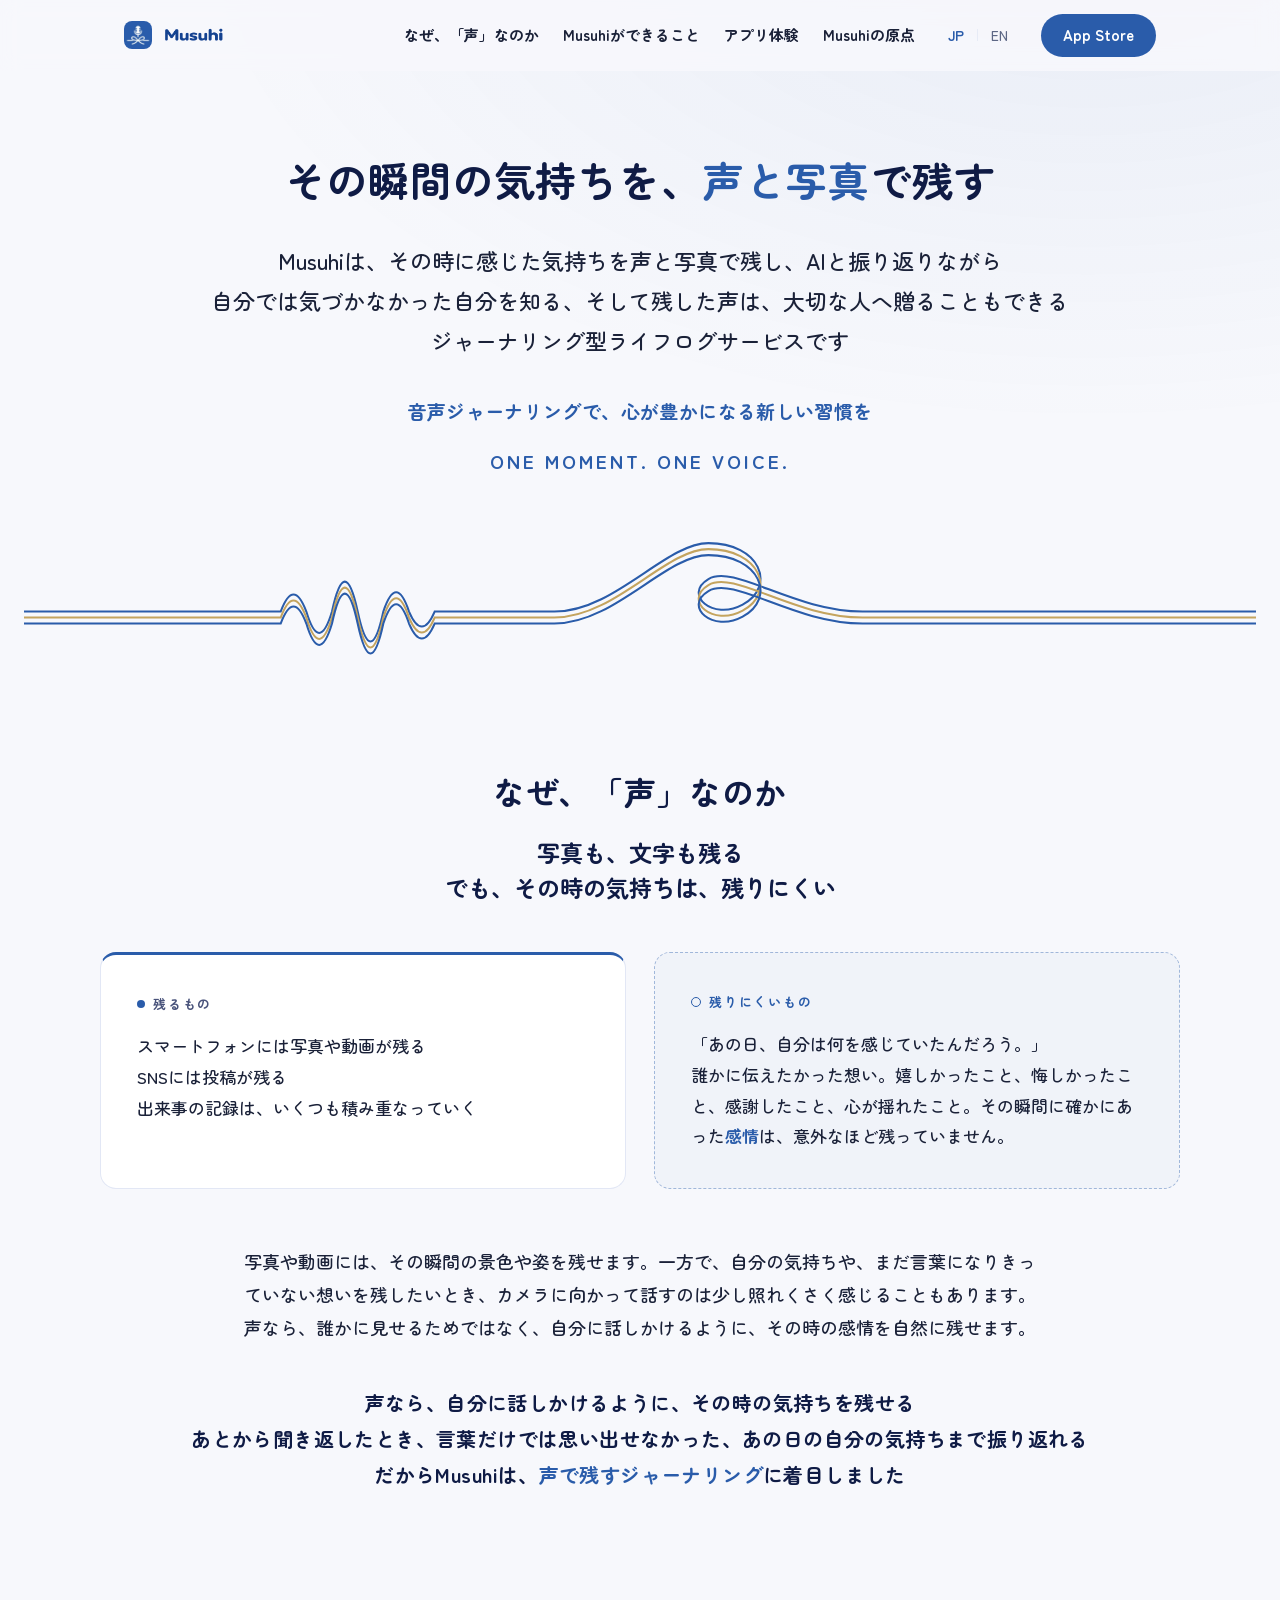
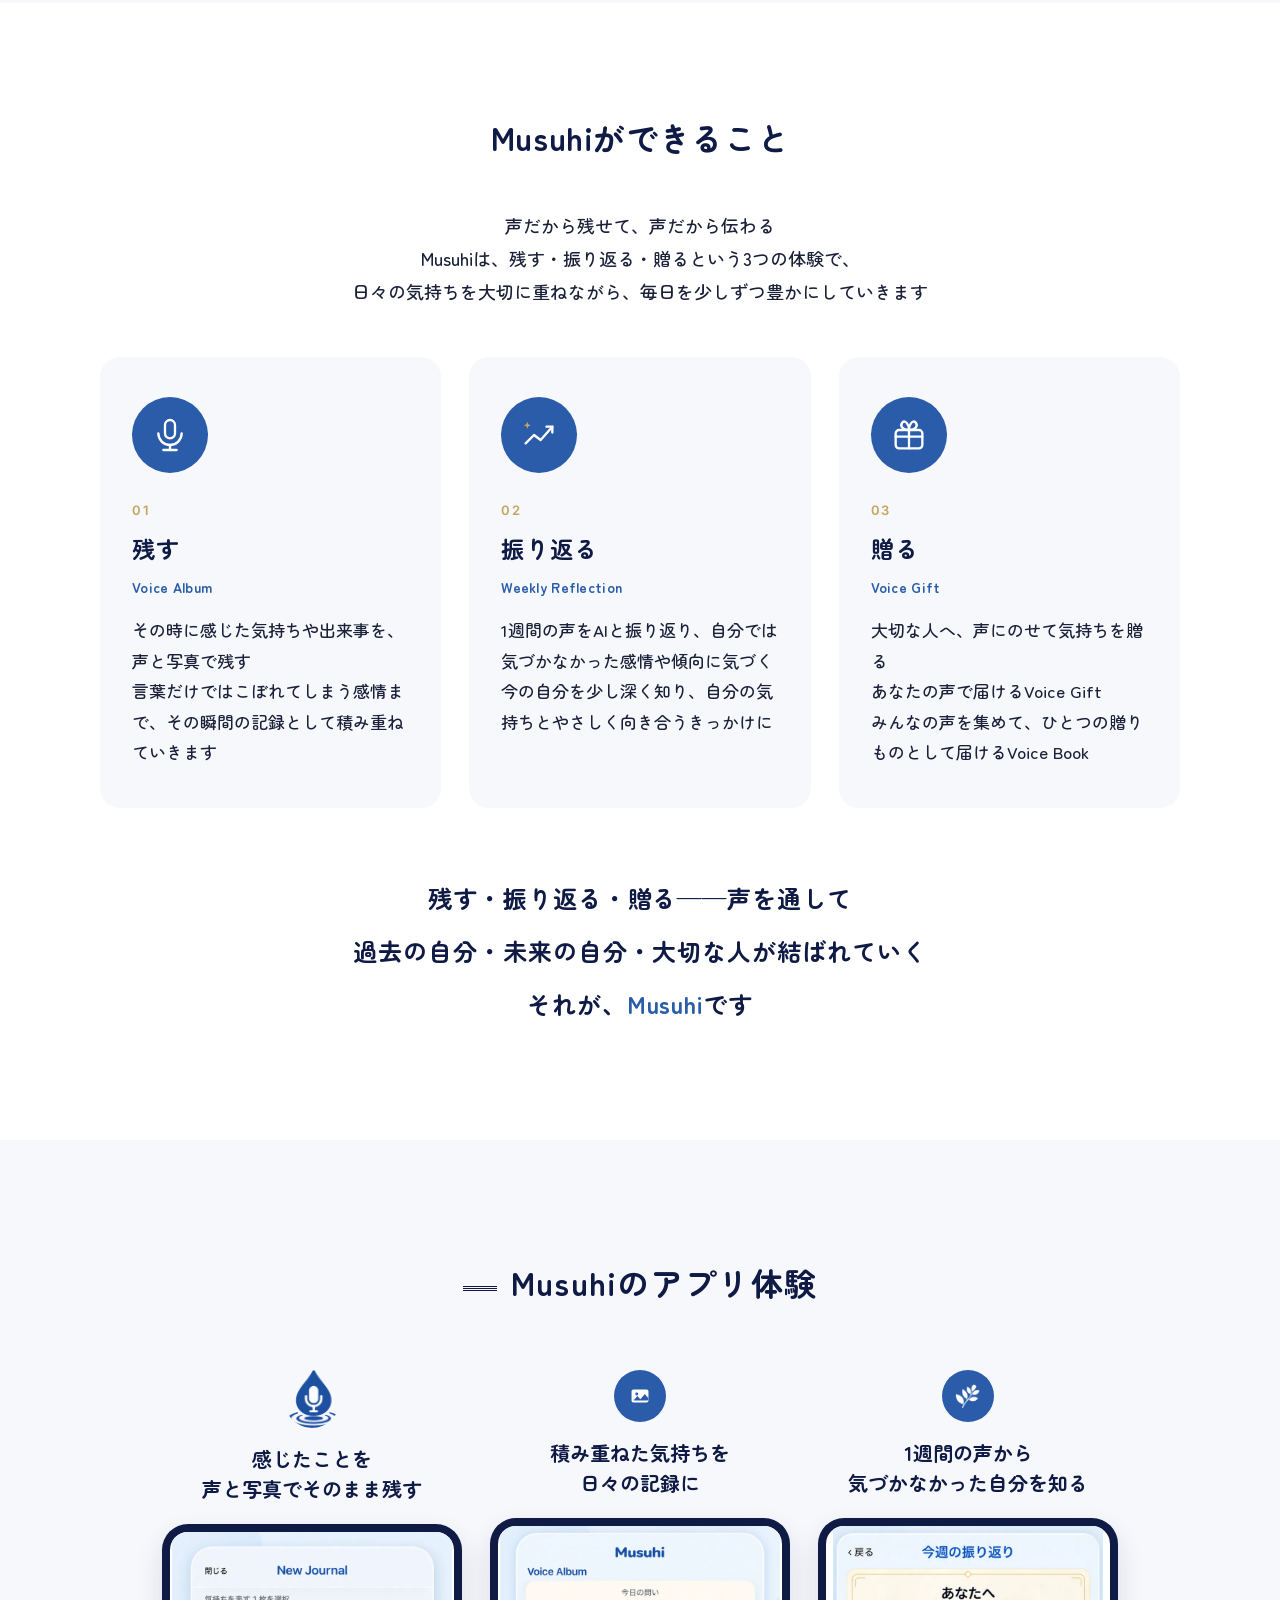
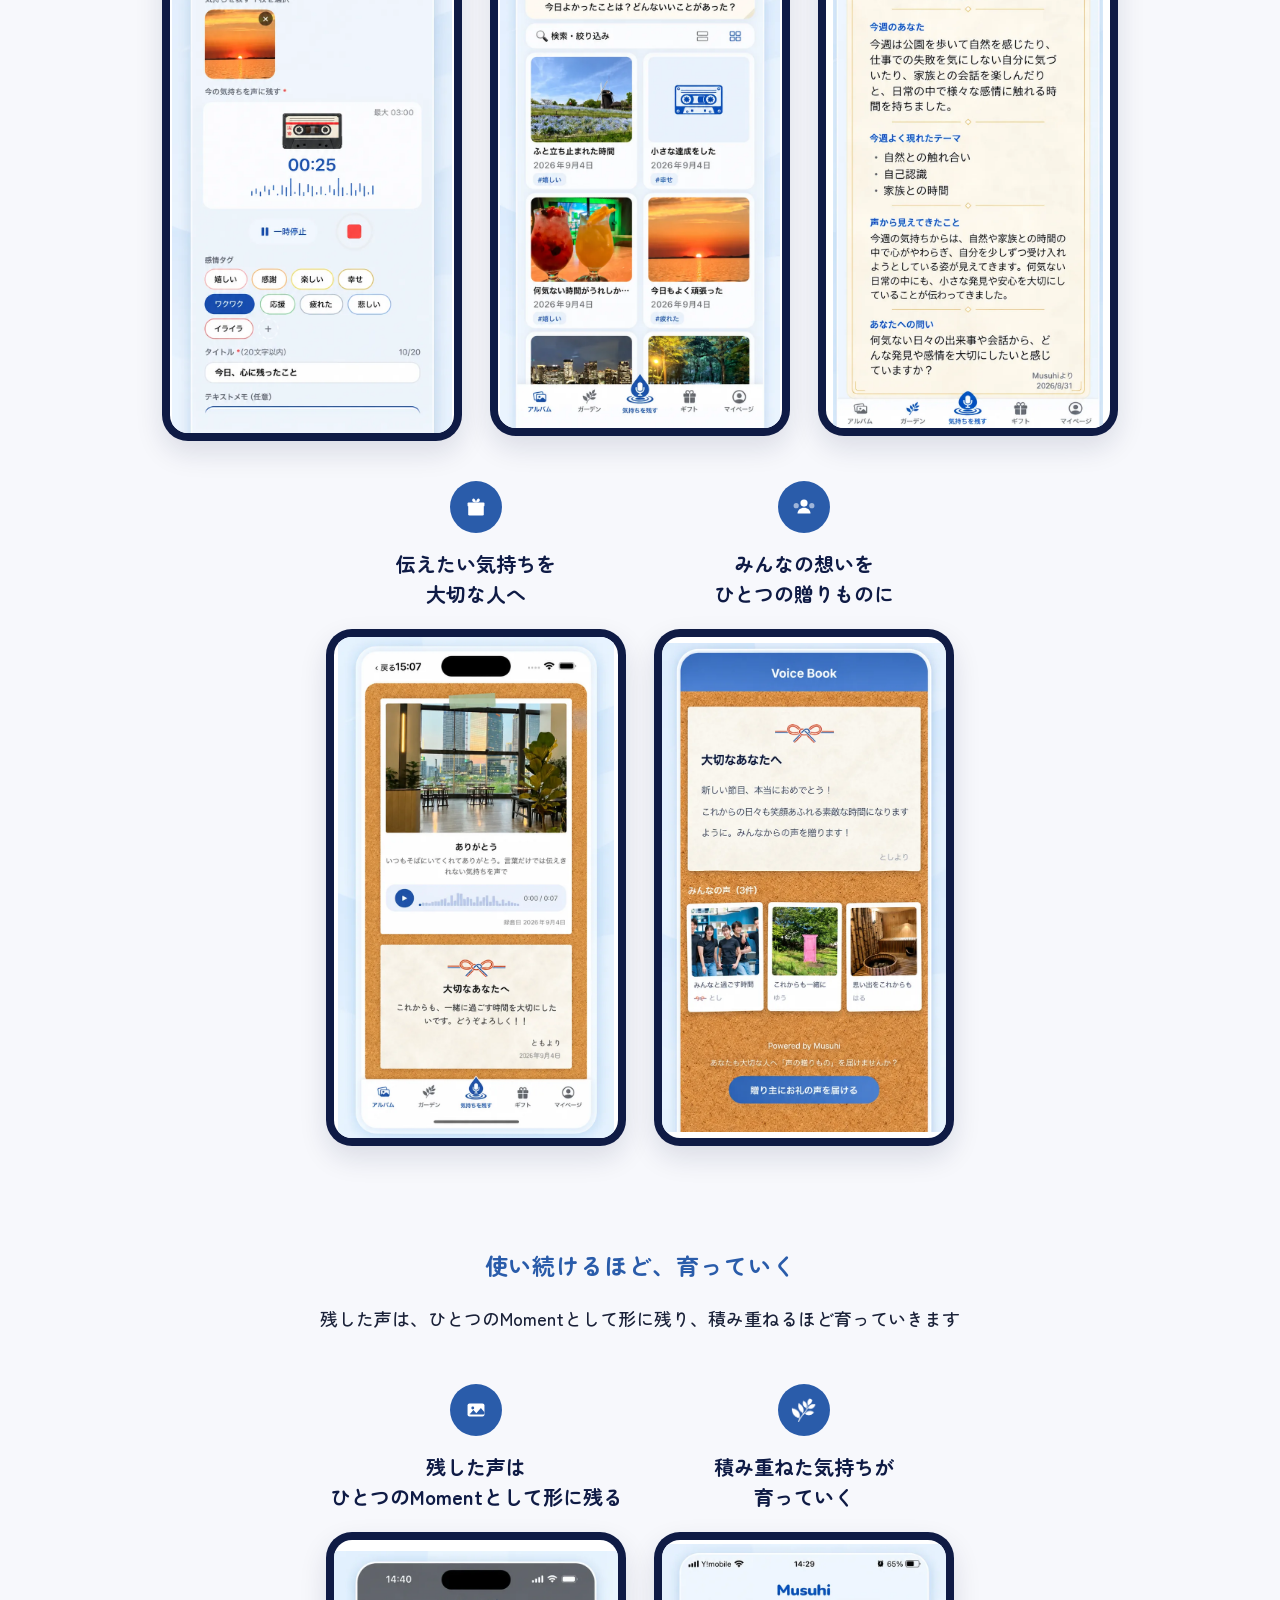
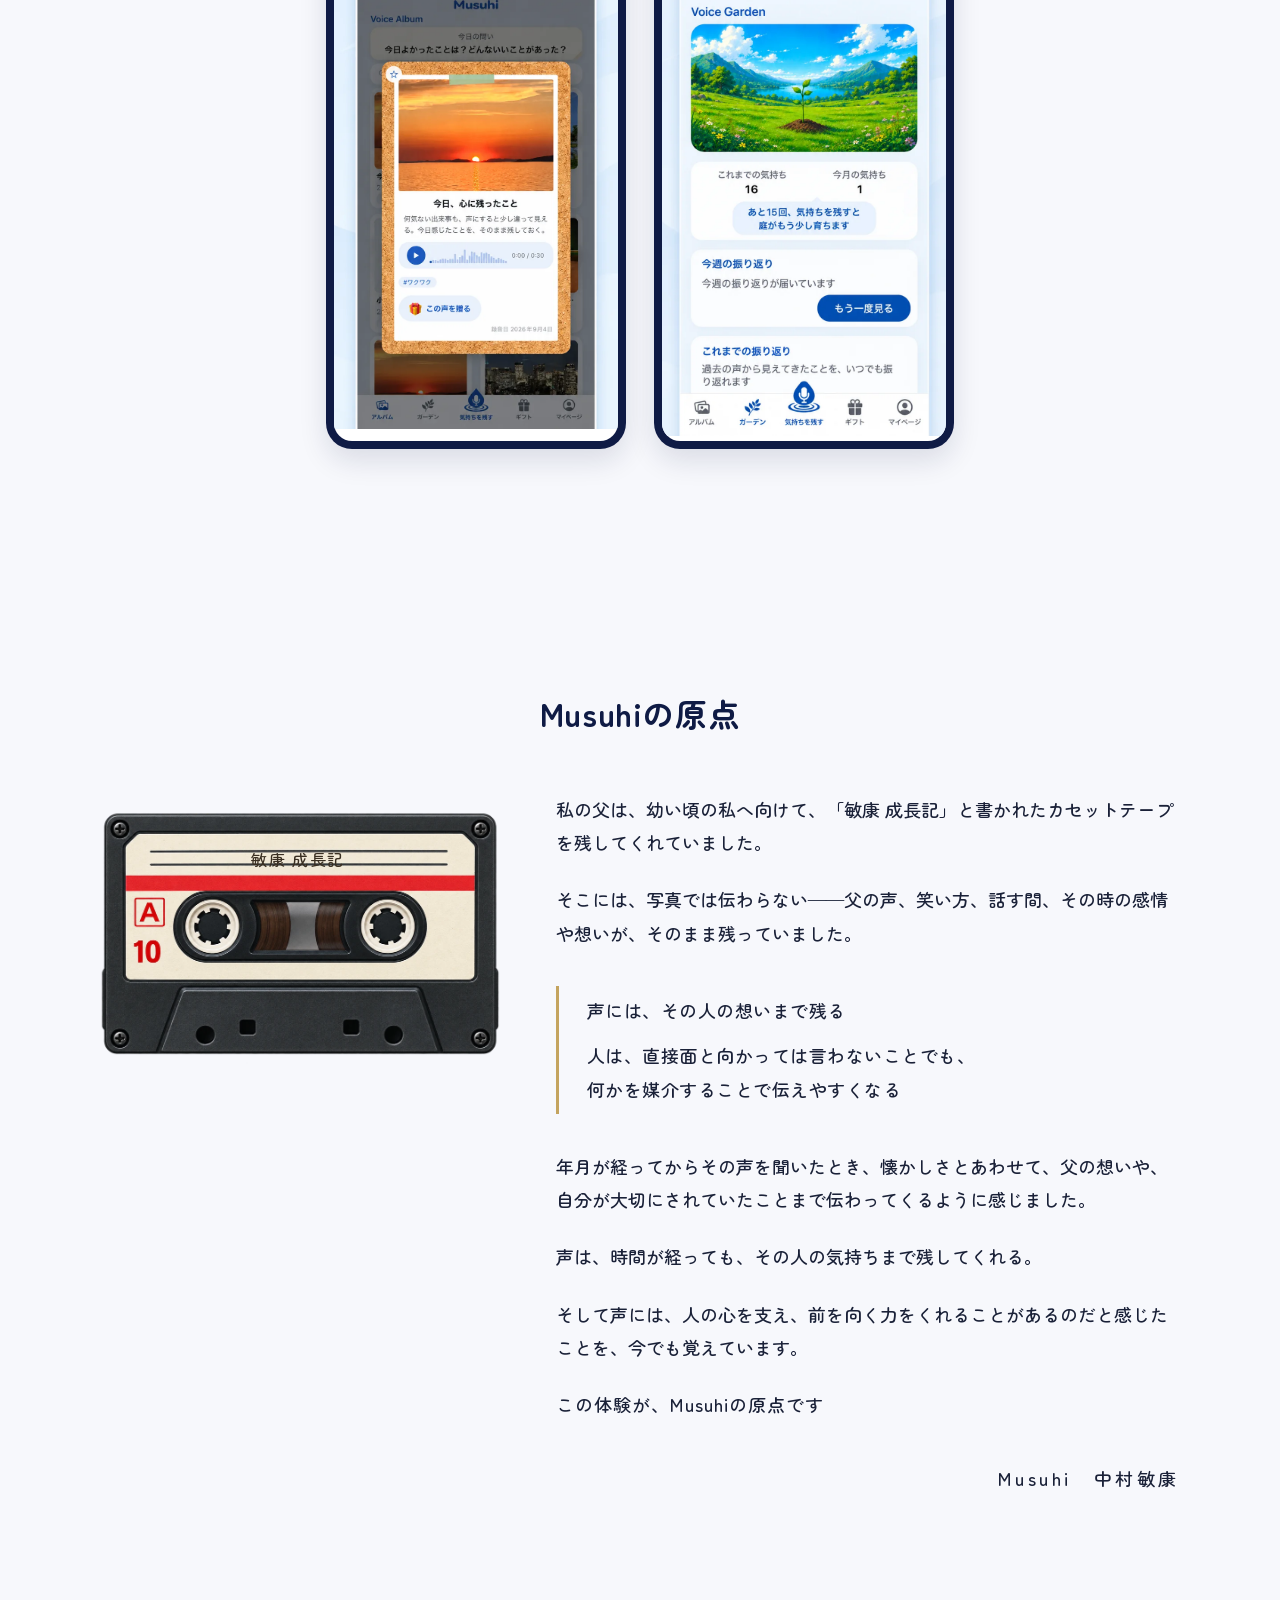
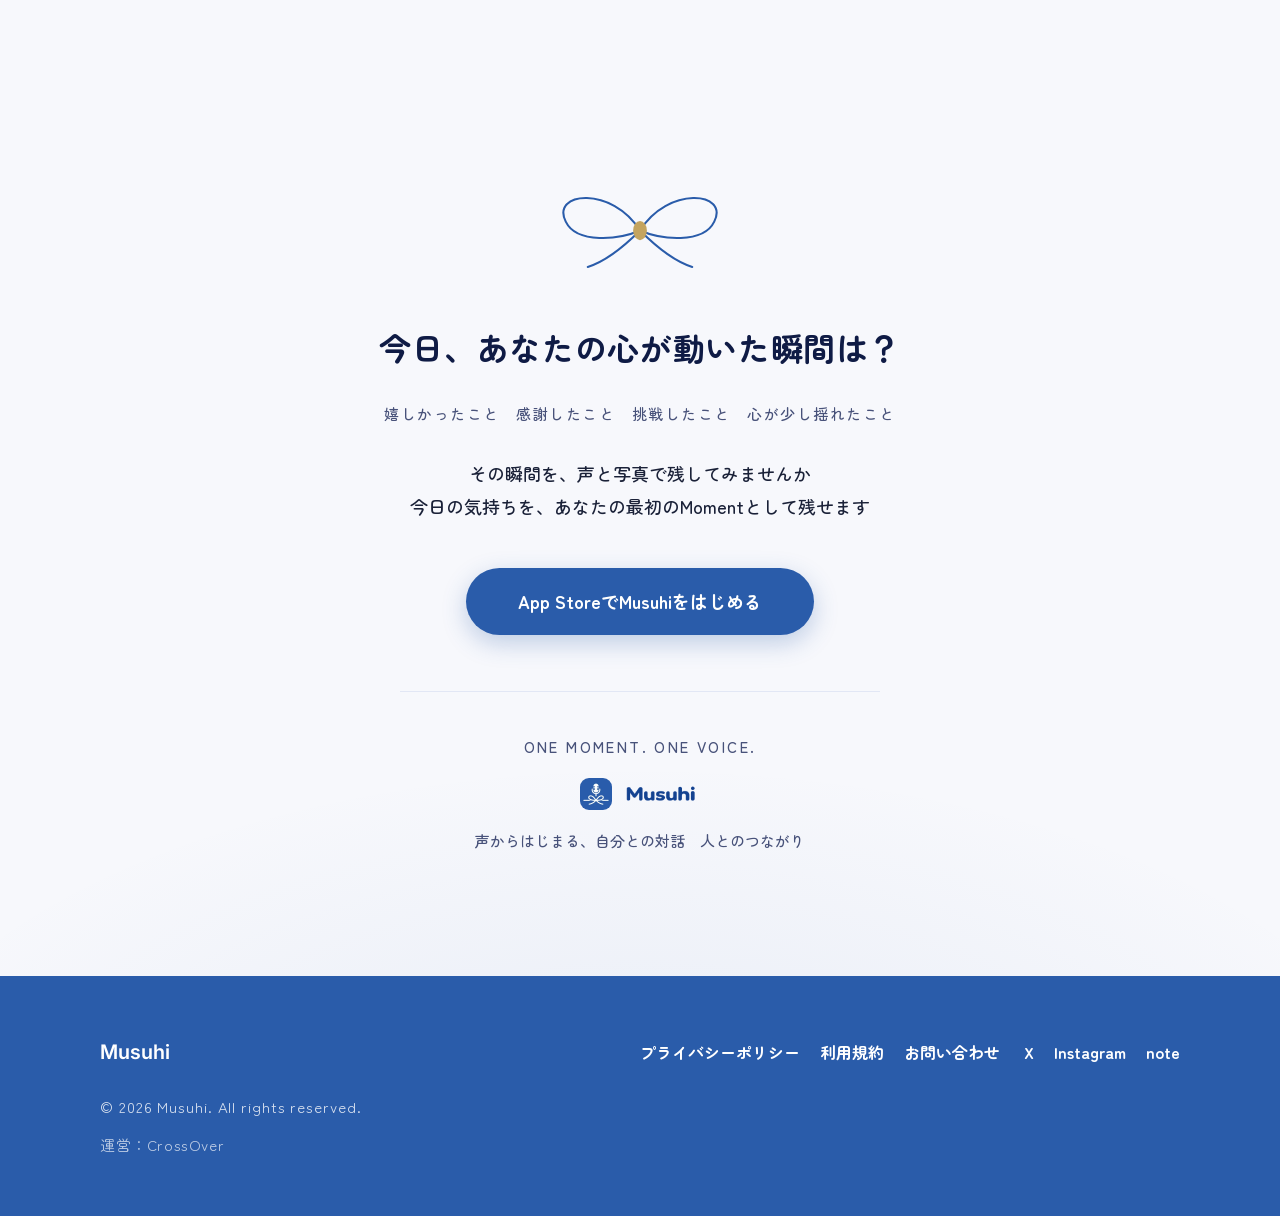
==== commit 38061777: "fix: enable App Store links and restore note" ====
--- a/index.html
+++ b/index.html
@@ -40,9 +40,7 @@
       <span class="lang-toggle__sep" aria-hidden="true">｜</span>
       <button type="button" class="lang-toggle__btn" data-lang="en" aria-label="Switch language to English">EN</button>
     </div>
-    <!-- 公開前CTA（クリック不可）。App Store公開後は以下に置き換える:
-         <a class="btn btn--primary btn--small" href="実URL" data-i18n="header.ctaLive">App Store</a> -->
-    <span class="btn btn--primary btn--small btn--disabled" role="button" aria-disabled="true" data-i18n="header.cta">App Storeでまもなく公開</span>
+    <a class="btn btn--primary btn--small" href="https://apps.apple.com/jp/app/musuhi/id6808240697" data-i18n="header.cta" data-i18n-attr="href:header.ctaHref">App Store</a>
   </div>
 </header>
 
@@ -276,9 +274,7 @@
       <p class="cta-final__list reveal" data-i18n="ctaFinal.list">嬉しかったこと　感謝したこと　挑戦したこと　心が少し揺れたこと</p>
       <p class="cta-final__lead reveal" data-i18n-html="ctaFinal.lead">その瞬間を、声と写真で残してみませんか<br>今日の気持ちを、あなたの最初のMomentとして残せます</p>
       <div class="cta-final__action reveal">
-        <!-- 公開前CTA（クリック不可）。App Store公開後は以下に置き換える:
-             <a class="btn btn--primary btn--large" href="実URL" data-i18n="ctaFinal.buttonLive">App StoreでMusuhiをはじめる</a> -->
-        <span class="btn btn--primary btn--large btn--disabled" role="button" aria-disabled="true" data-i18n="ctaFinal.button">App Storeでまもなく公開</span>
+        <a class="btn btn--primary btn--large" href="https://apps.apple.com/jp/app/musuhi/id6808240697" data-i18n="ctaFinal.button" data-i18n-attr="href:ctaFinal.buttonHref">App StoreでMusuhiをはじめる</a>
       </div>
       <div class="cta-final__brand reveal">
         <p class="cta-final__tagline" lang="en">One Moment. One Voice.</p>
@@ -301,10 +297,10 @@
       <a href="https://continuous-cattle-c49.notion.site/Musuhi-398a24bc3889808eb4f2f0b8d73727ff" data-i18n="footer.terms">利用規約</a>
       <a href="mailto:info@musuhi-voice.com" data-i18n="footer.contact">お問い合わせ</a>
     </nav>
-    <!-- note: コンテンツ未整備のため非表示（準備でき次第、追加する） -->
     <nav class="site-footer__social" aria-label="SNS">
       <a href="https://x.com/Musuhi_voicemsg">X</a>
       <a href="https://www.instagram.com/musuhi.voice/">Instagram</a>
+      <a href="https://note.com/voicemessagegift">note</a>
     </nav>
     <p class="site-footer__copy" lang="en">© 2026 Musuhi. All rights reserved.</p>
     <p class="site-footer__org" data-i18n="footer.org">運営：CrossOver</p>
--- a/assets/css/style.css
+++ b/assets/css/style.css
@@ -132,13 +132,6 @@
 
 .btn--large { padding: 20px 52px; font-size: 18px; }
 
-.btn--disabled {
-  pointer-events: none;
-  cursor: default;
-  opacity: 0.85; /* 公開前CTA: CTAとして認識できる見た目のまま、通常CTAよりほんの少し控えめに */
-  box-shadow: none;
-}
-
 /* --------------------------------------------------------------------------
    ヘッダー
    -------------------------------------------------------------------------- */
@@ -1012,7 +1005,7 @@
 
   .br-tab { display: inline; }
 
-  /* 公開前CTA「App Storeでまもなく公開」が通常より長いため、Tablet幅でHeaderが収まるよう調整 */
+  /* Nav文言＋言語切替＋CTAの合計幅がTablet幅を超えないよう調整 */
   .site-header__inner { gap: 10px; }
 
   .site-header__nav { gap: 10px; }
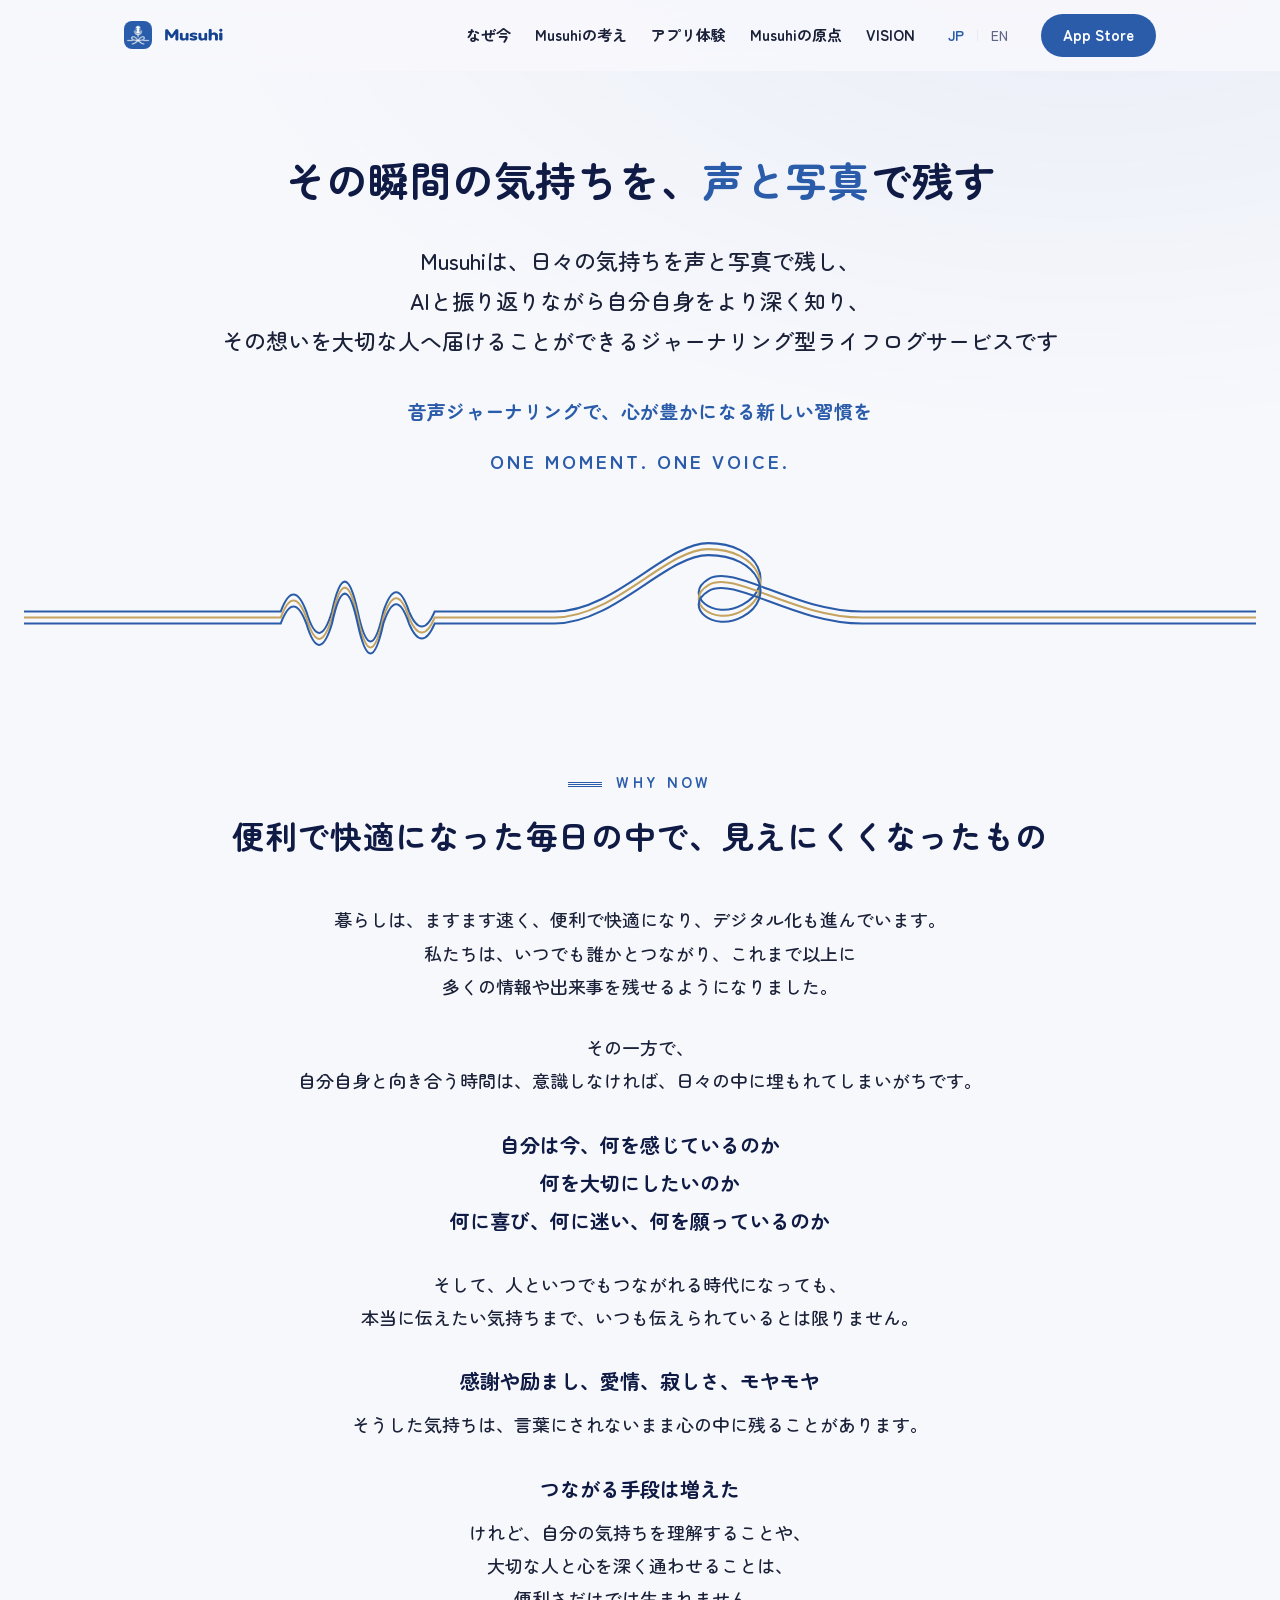
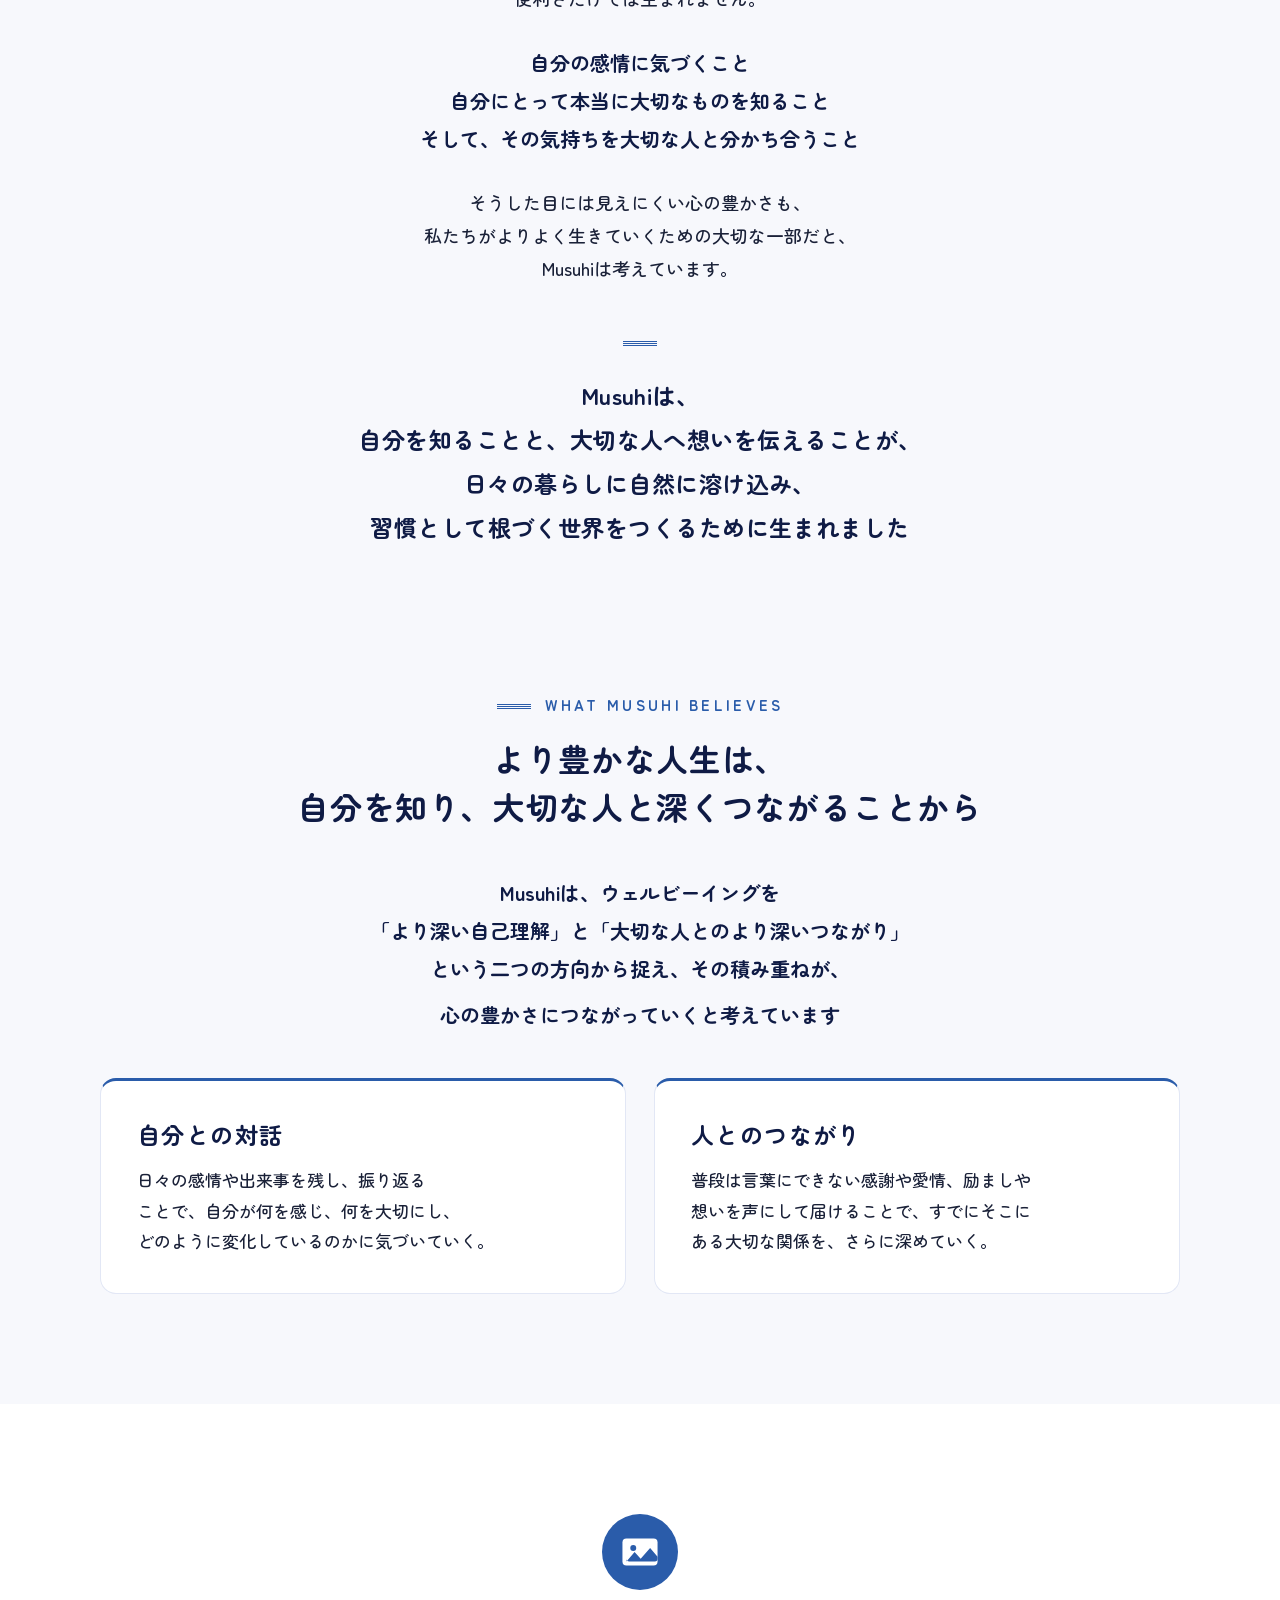
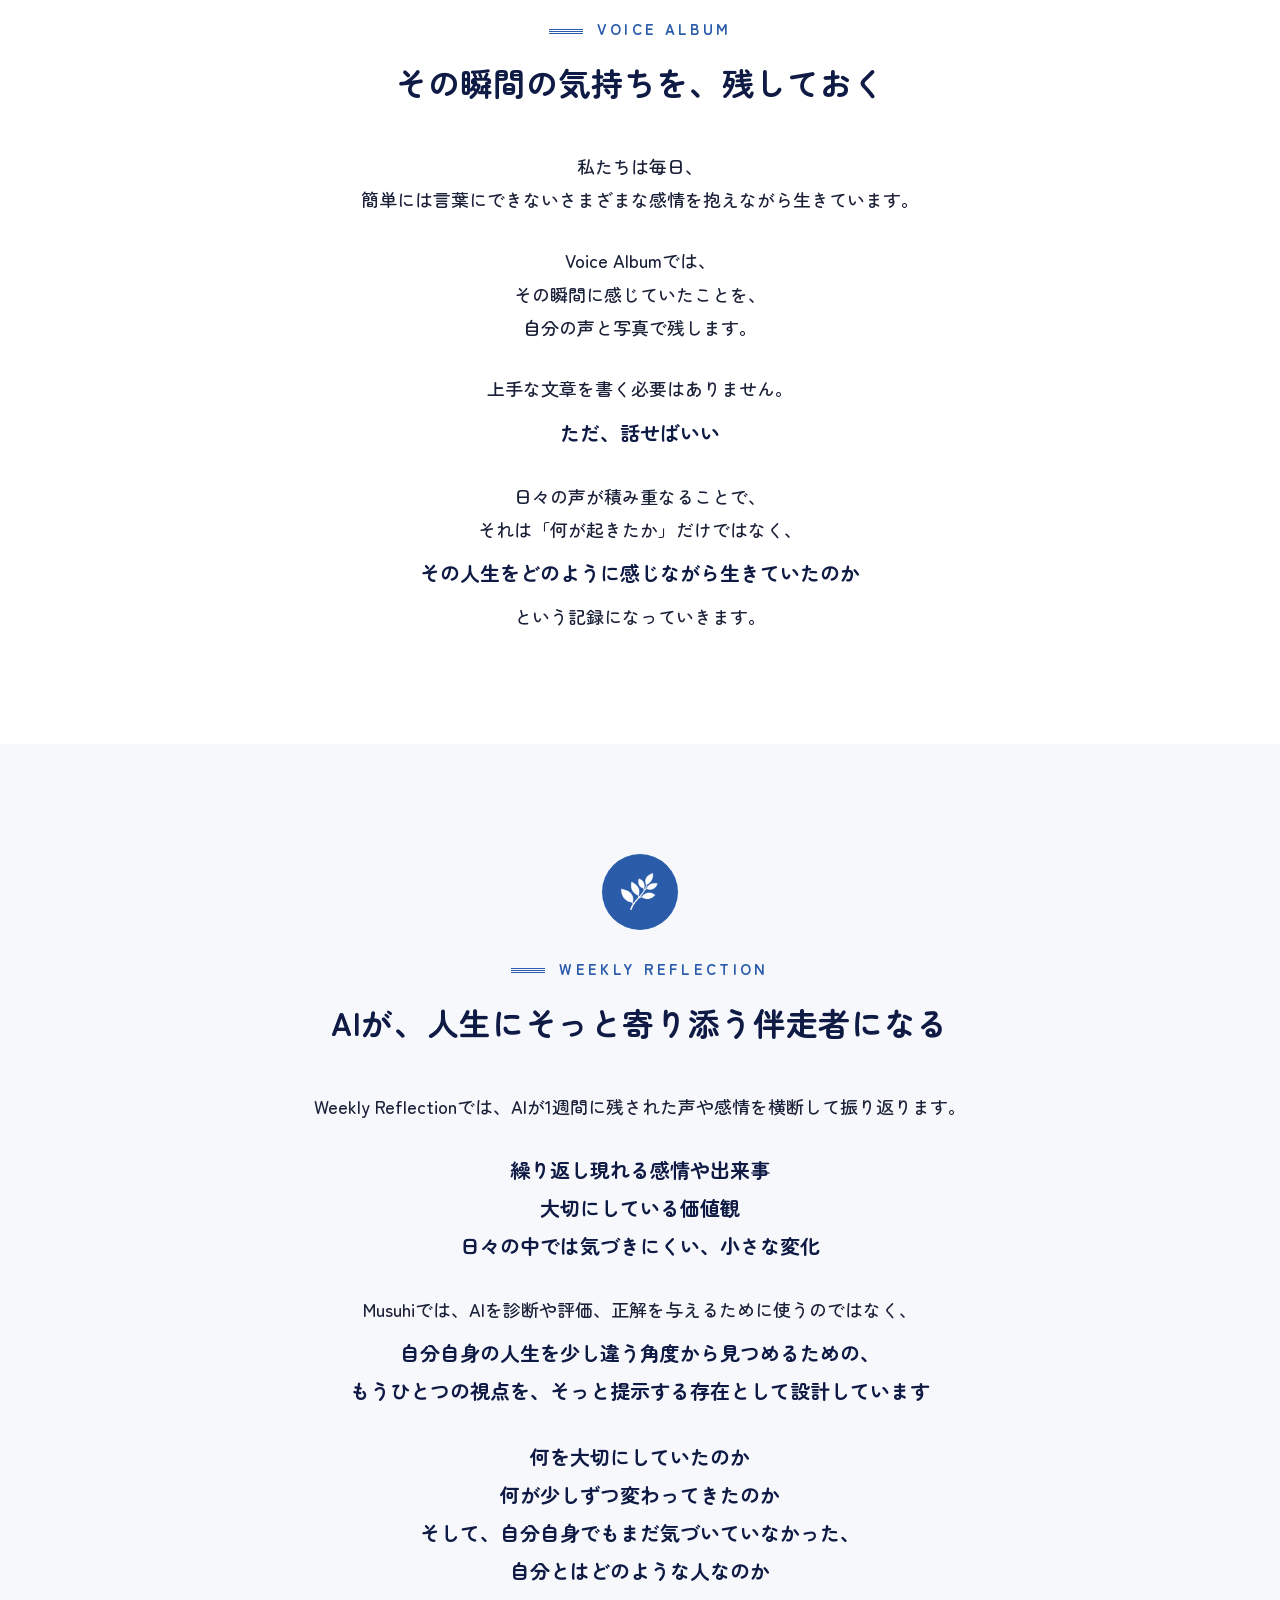
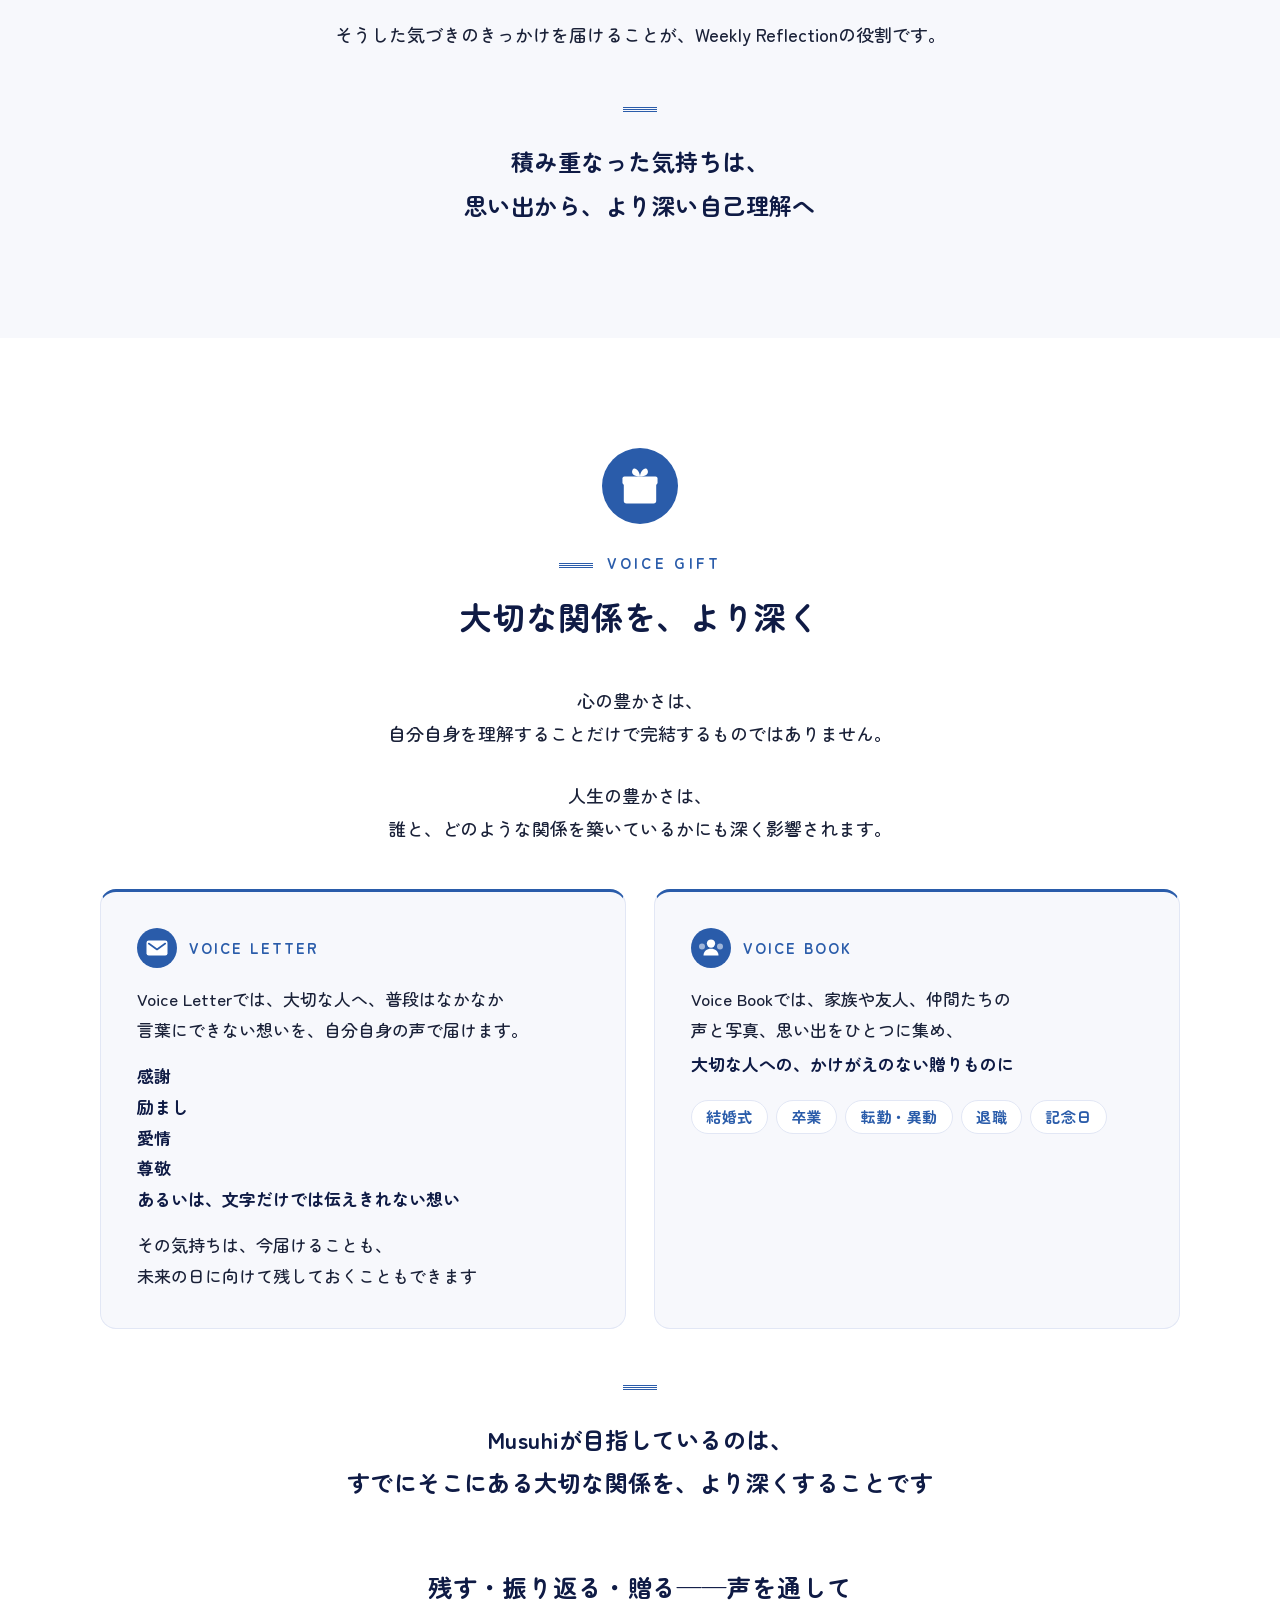
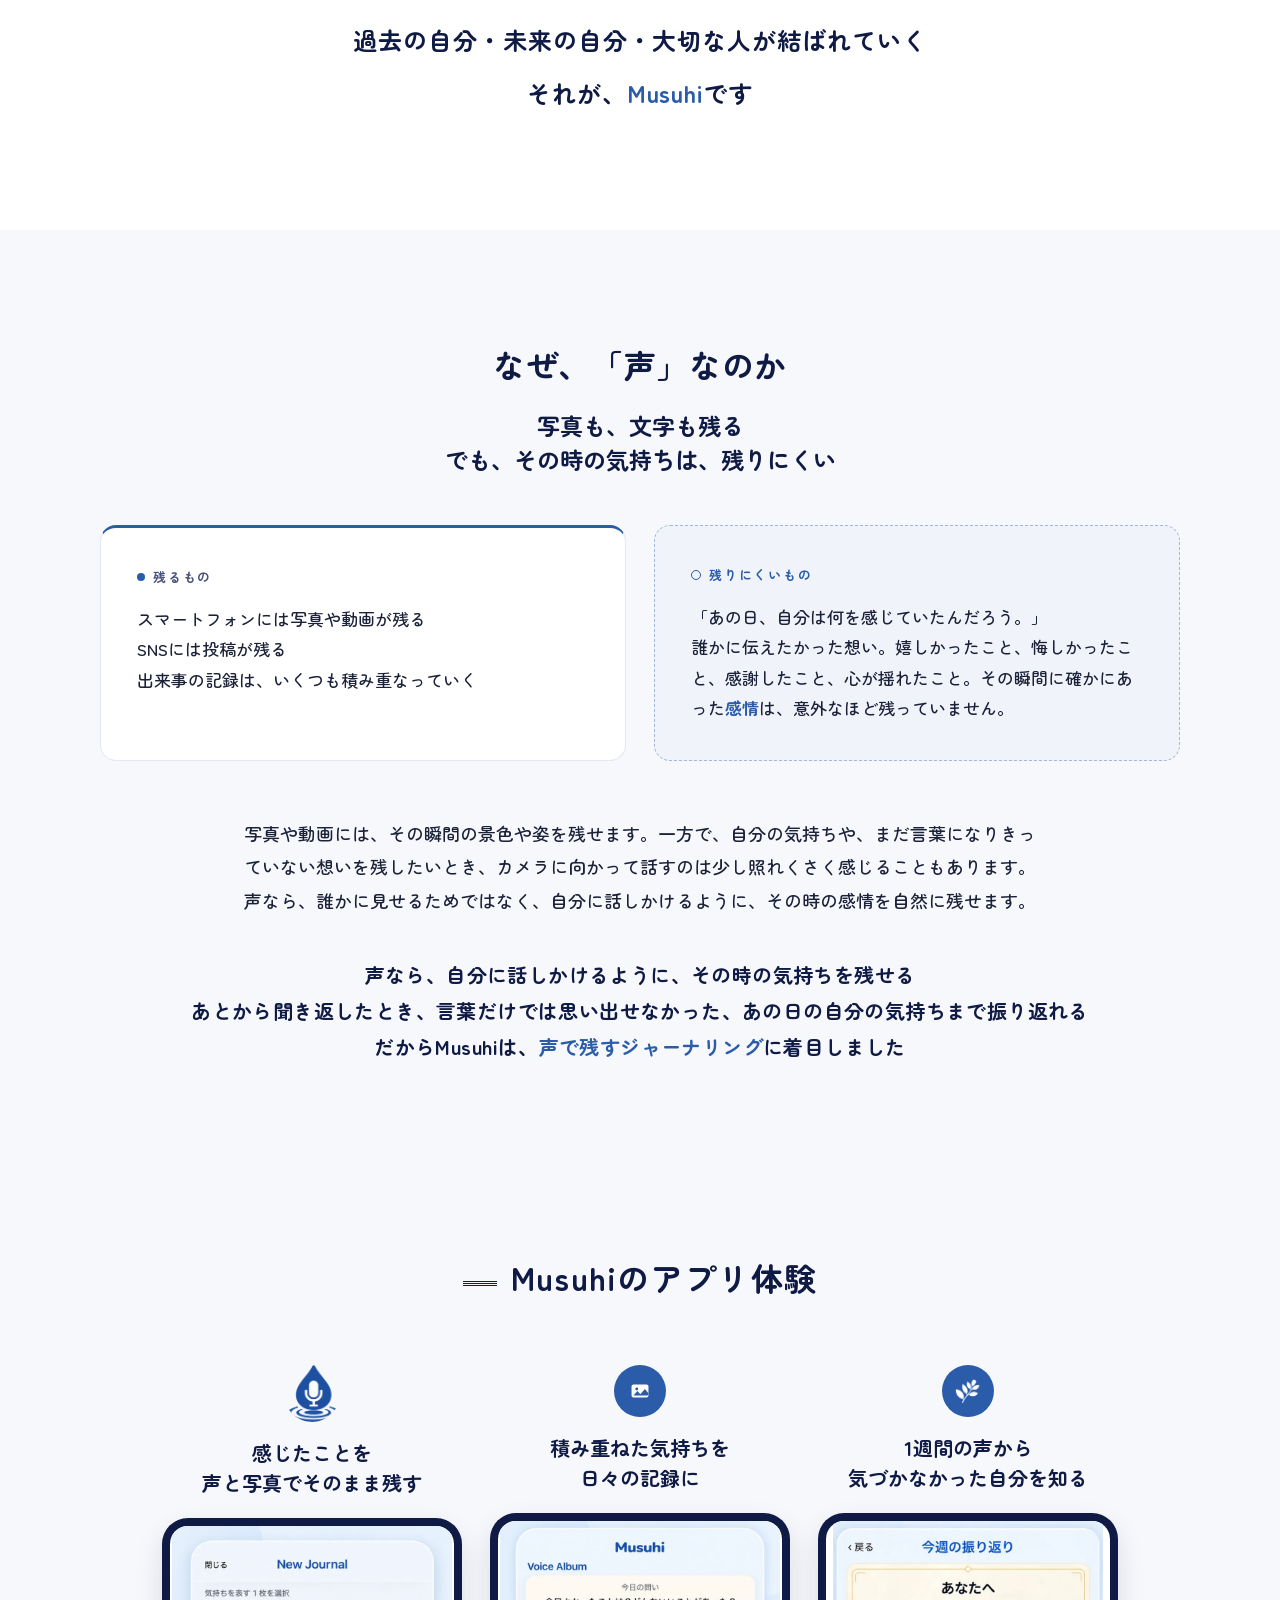
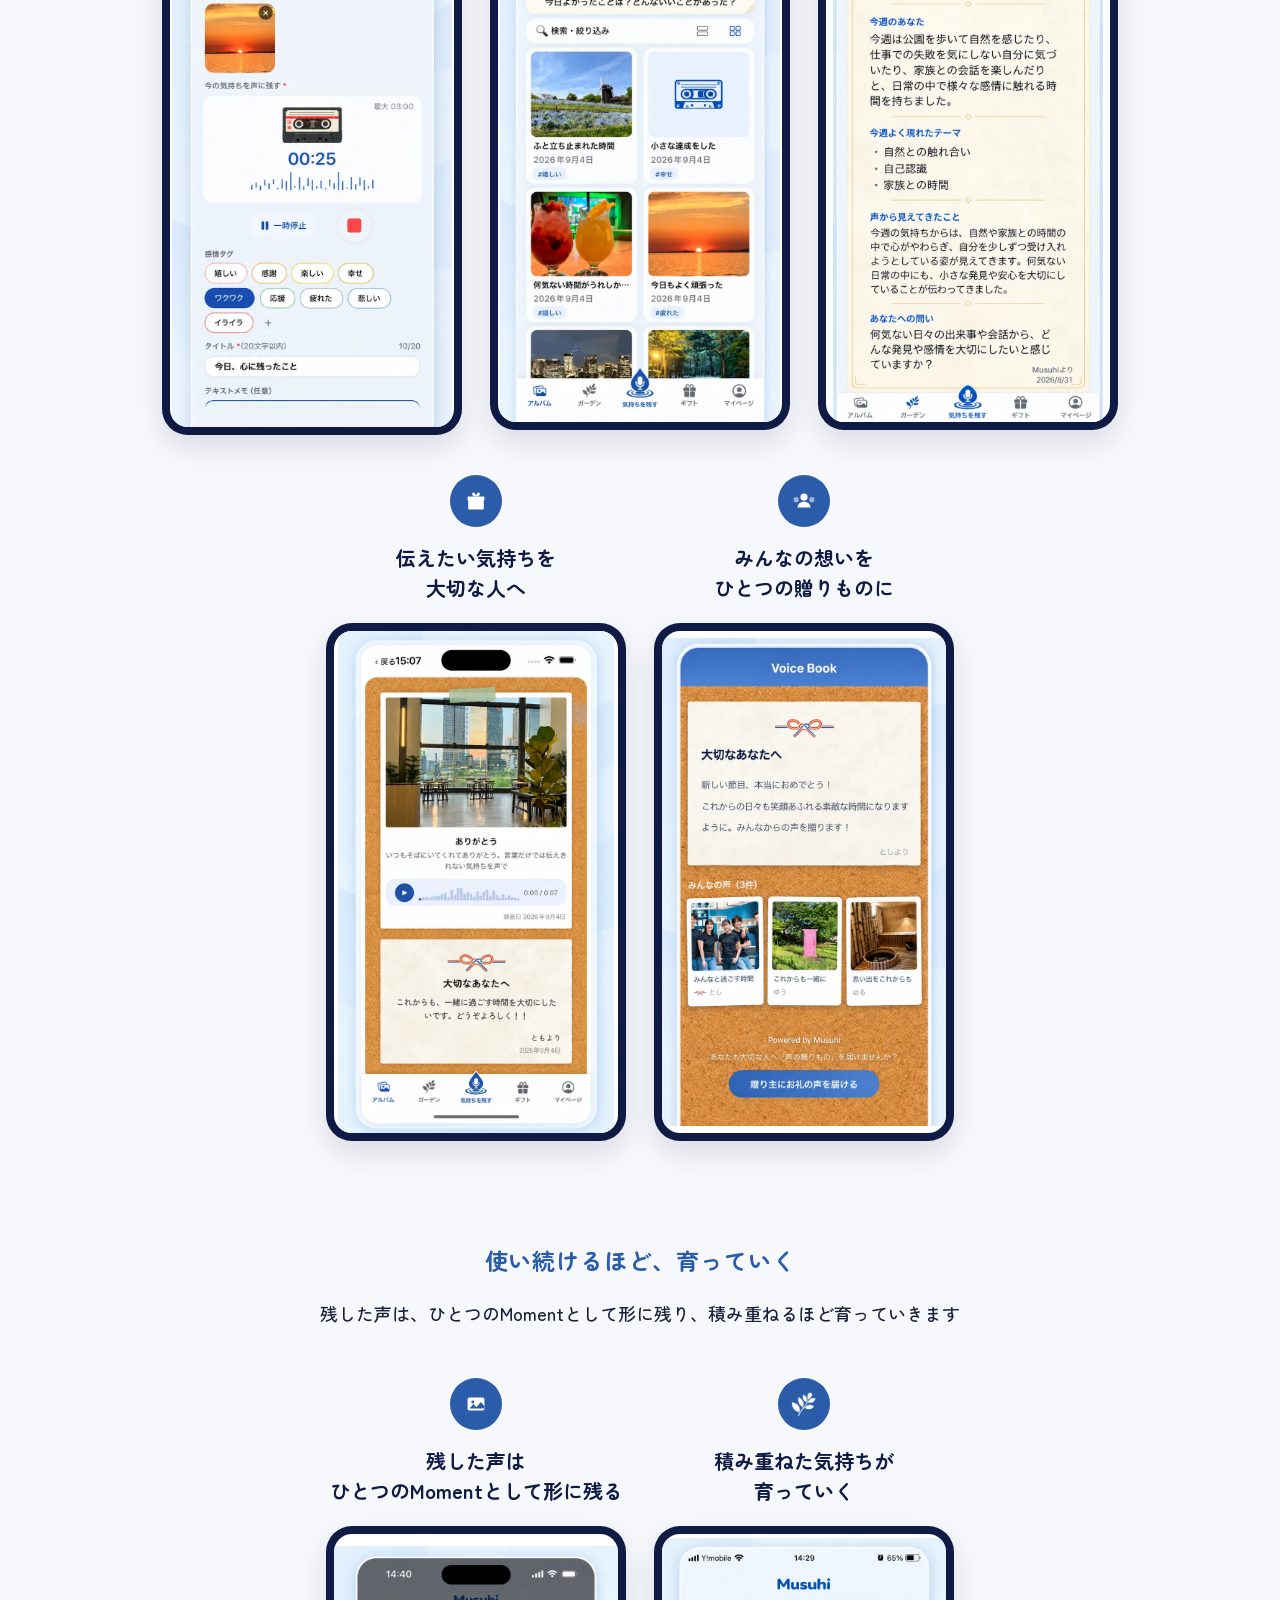
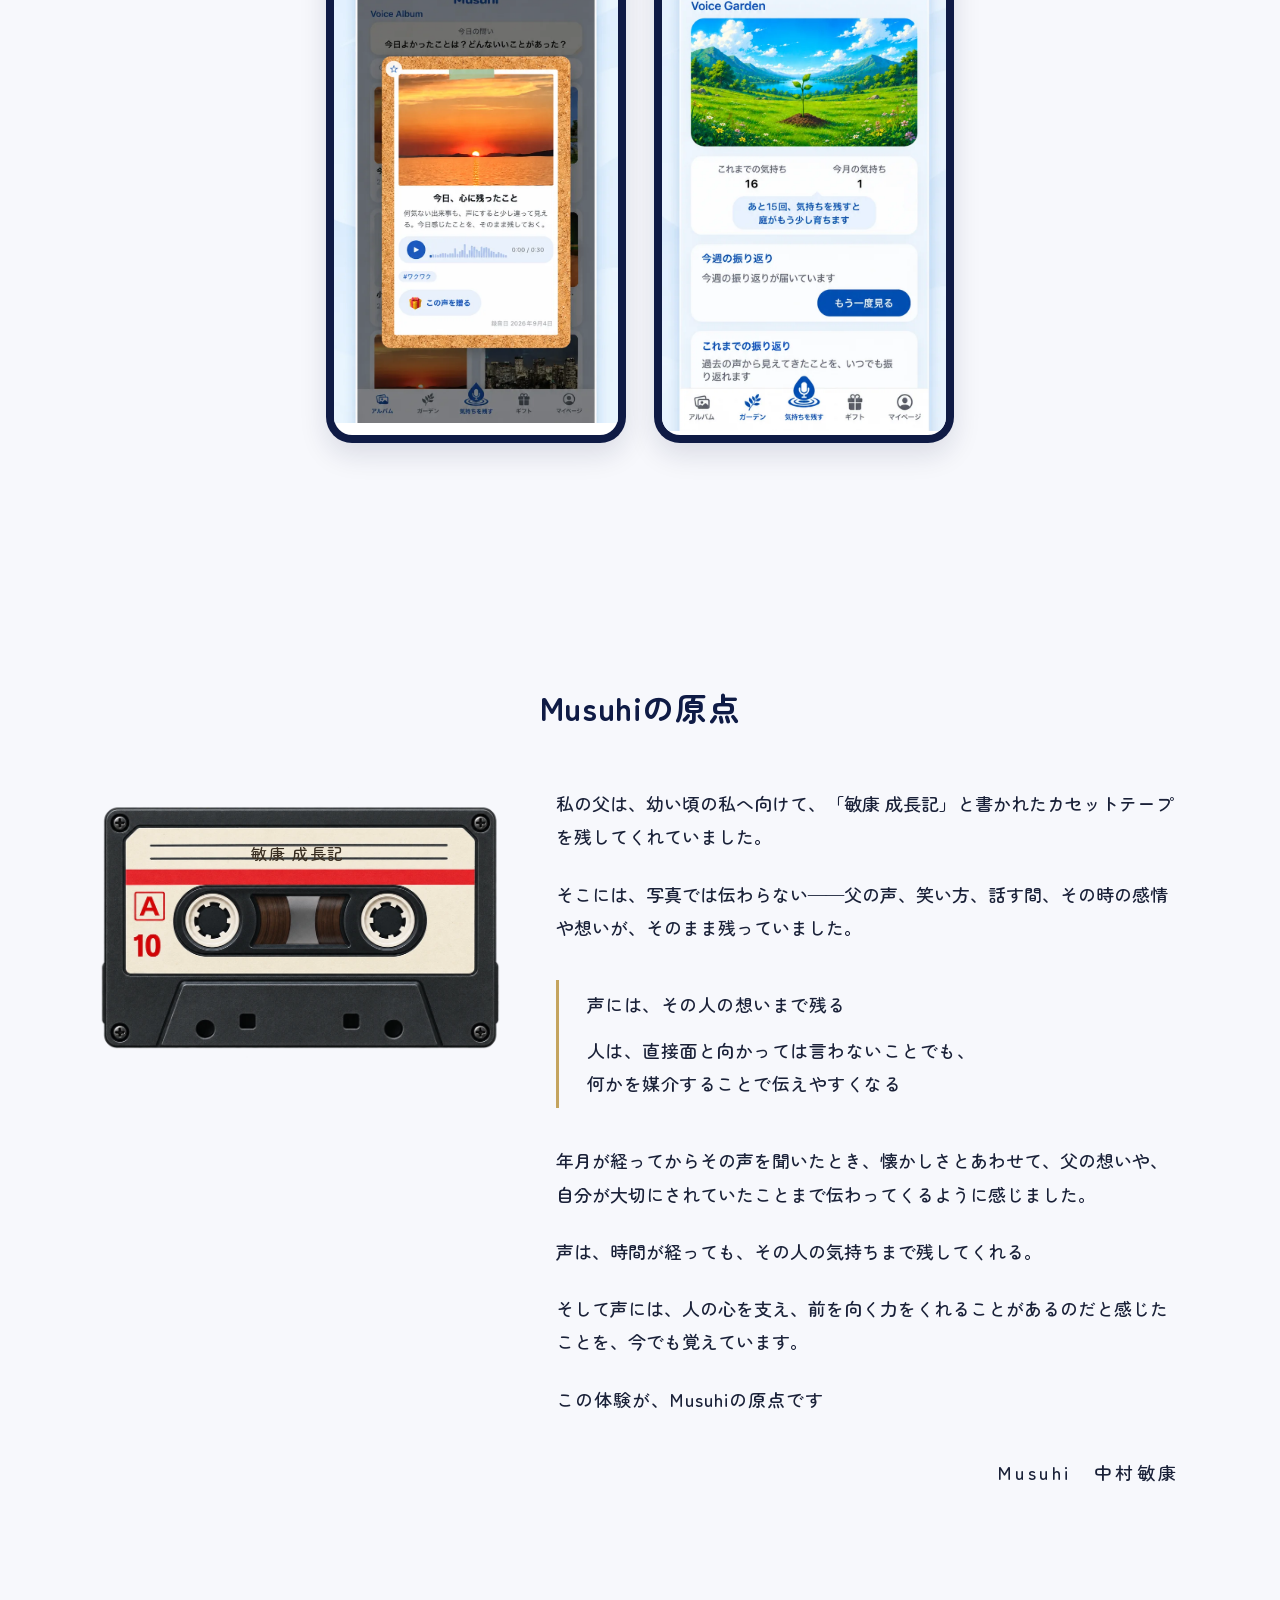
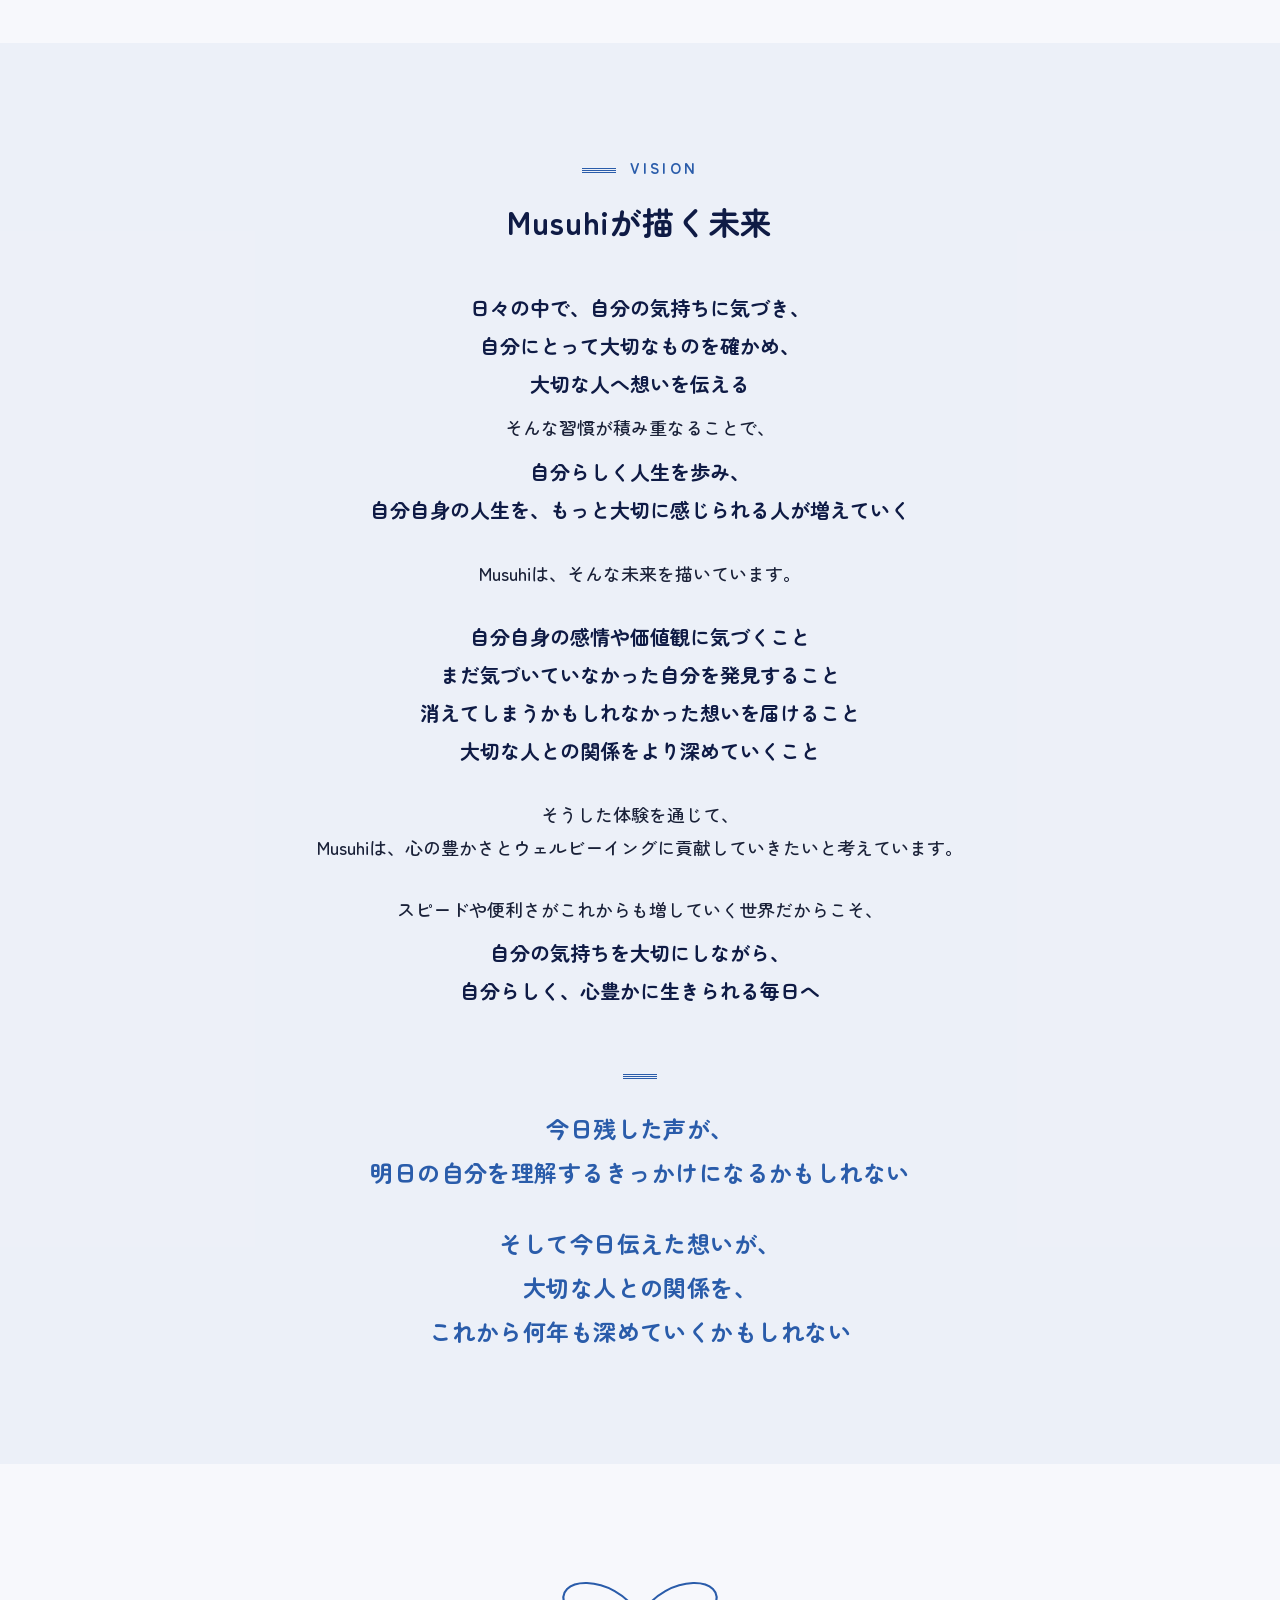
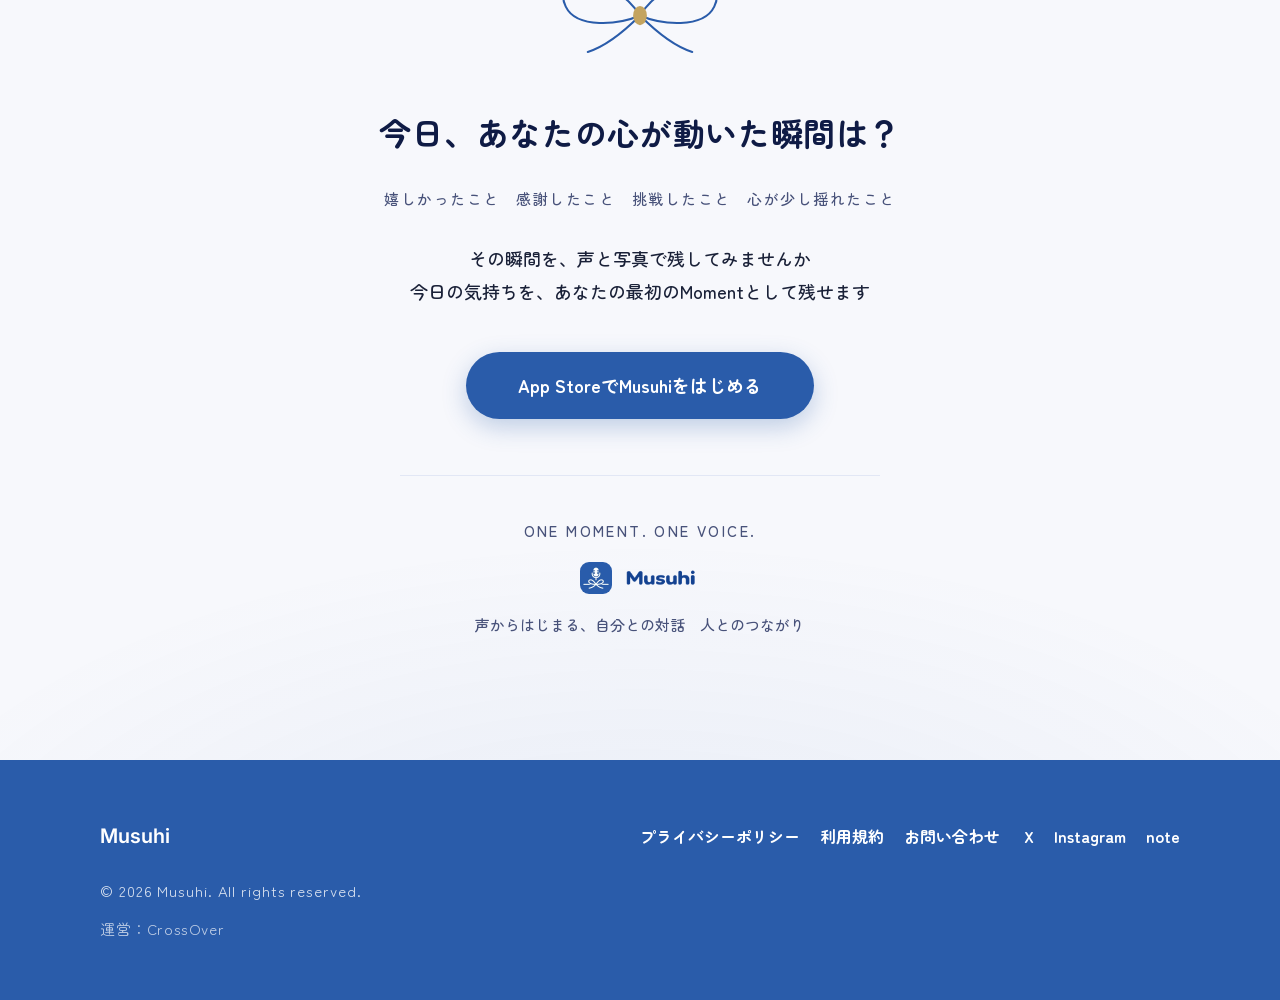
==== commit e42cc34d: "feat: deepen Musuhi brand story and vision" ====
--- a/index.html
+++ b/index.html
@@ -30,17 +30,18 @@
       <img class="site-header__wordmark" src="assets/img/wordmark.webp" alt="Musuhi" width="480" height="160">
     </a>
     <nav class="site-header__nav" aria-label="サイト内メニュー">
-      <a href="#why" data-i18n="header.nav.why">なぜ、「声」なのか</a>
-      <a href="#features" data-i18n="header.nav.features">Musuhiができること</a>
+      <a href="#why-now" data-i18n="header.nav.whyNow">なぜ今</a>
+      <a href="#philosophy" data-i18n="header.nav.philosophy">Musuhiの考え</a>
       <a href="#app-experience" data-i18n="header.nav.appExperience">アプリ体験</a>
       <a href="#story" data-i18n="header.nav.story">Musuhiの原点</a>
+      <a href="#vision">VISION</a>
     </nav>
     <div class="lang-toggle" role="group" aria-label="Language switch / 言語切替">
       <button type="button" class="lang-toggle__btn" data-lang="ja" aria-label="日本語に切り替える">JP</button>
       <span class="lang-toggle__sep" aria-hidden="true">｜</span>
       <button type="button" class="lang-toggle__btn" data-lang="en" aria-label="Switch language to English">EN</button>
     </div>
-    <a class="btn btn--primary btn--small" href="https://apps.apple.com/jp/app/musuhi/id6808240697" data-i18n="header.cta" data-i18n-attr="href:header.ctaHref">App Store</a>
+    <a class="btn btn--primary btn--small" href="https://apps.apple.com/jp/app/musuhi/id6808240697" data-i18n="header.cta" data-i18n-attr="href:header.ctaHref" target="_blank" rel="noopener noreferrer">App Store</a>
   </div>
 </header>
 
@@ -50,7 +51,7 @@
   <section class="hero">
     <div class="hero__inner">
       <h1 class="hero__title" data-i18n-html="hero.title">その瞬間の気持ちを、<span class="hero__title-accent">声と写真</span>で残す</h1>
-      <p class="hero__lead" data-i18n-html="hero.lead">Musuhiは、その時に感じた気持ちを声と写真で残し、AIと振り返りながら<br>自分では気づかなかった自分を知る、そして残した声は、<br class="br-tab">大切な人へ贈ることもできる<br>ジャーナリング型ライフログサービスです</p>
+      <p class="hero__lead" data-i18n-html="hero.lead"><span class="ln"><span class="ph">Musuhiは、</span><span class="ph">日々の気持ちを</span><span class="ph">声と写真で残し、</span></span><span class="ln"><span class="ph">AIと振り返りながら</span><span class="ph">自分自身を</span><span class="ph">より深く知り、</span></span><span class="ln"><span class="ph">その想いを</span><span class="ph">大切な人へ</span><span class="ph">届けることができる</span><span class="ph">ジャーナリング型</span><span class="ph">ライフログサービスです</span></span></p>
       <p class="hero__jingle" data-i18n-html="hero.jingle">音声ジャーナリングで、<br class="br-sp">心が豊かになる新しい習慣を</p>
       <p class="hero__tagline" lang="en">One Moment. One Voice.</p>
     </div>
@@ -62,6 +63,132 @@
           <path class="cord__strand draw-path" transform="translate(0,7)" d="M0,100 H300 Q315,60 330,100 Q345,150 360,100 Q375,30 390,100 Q405,170 420,100 Q435,55 450,100 Q465,135 480,100 H620 C690,100 750,20 800,20 C860,20 880,70 840,92 C805,111 770,80 800,62 C830,44 900,100 980,100 H1440"/>
         </g>
       </svg>
+    </div>
+  </section>
+
+  <!-- ============ Why Now ============ -->
+  <section class="section chapter why-now" id="why-now">
+    <div class="section__inner chapter__inner">
+      <p class="section__eyebrow chapter__eyebrow" lang="en">WHY NOW</p>
+      <h2 class="section__title chapter__title" data-i18n-html="whyNow.title"><span class="ph">便利で快適になった</span><span class="ph">毎日の中で、</span><span class="ph">見えにくくなったもの</span></h2>
+      <div class="chapter__body">
+        <p class="chapter__text reveal" data-i18n-html="whyNow.g1"><span class="ln">暮らしは、ますます速く、便利で快適になり、デジタル化も進んでいます。</span><span class="ln">私たちは、いつでも誰かとつながり、これまで以上に多くの情報や出来事を残せるようになりました。</span></p>
+        <p class="chapter__text reveal" data-i18n-html="whyNow.g2"><span class="ln">その一方で、</span><span class="ln">自分自身と向き合う時間は、意識しなければ、日々の中に埋もれてしまいがちです。</span></p>
+        <p class="chapter__em reveal" data-i18n-html="whyNow.q1"><span class="ln"><span class="ph">自分は今、</span><span class="ph">何を感じているのか</span></span><span class="ln"><span class="ph">何を大切にしたいのか</span></span><span class="ln"><span class="ph">何に喜び、</span><span class="ph">何に迷い、</span><span class="ph">何を願っているのか</span></span></p>
+        <p class="chapter__text reveal" data-i18n-html="whyNow.g3"><span class="ln">そして、人といつでもつながれる時代になっても、</span><span class="ln">本当に伝えたい気持ちまで、いつも伝えられているとは限りません。</span></p>
+        <p class="chapter__em chapter__em--lead reveal" data-i18n-html="whyNow.e1"><span class="ln"><span class="ph">感謝や励まし、</span><span class="ph">愛情、</span><span class="ph">寂しさ、</span><span class="ph">モヤモヤ</span></span></p>
+        <p class="chapter__text reveal" data-i18n-html="whyNow.g4">そうした気持ちは、言葉にされないまま心の中に残ることがあります。</p>
+        <p class="chapter__em chapter__em--lead reveal" data-i18n-html="whyNow.e2"><span class="ln"><span class="ph">つながる手段は</span><span class="ph">増えた</span></span></p>
+        <p class="chapter__text reveal" data-i18n-html="whyNow.g5"><span class="ln">けれど、自分の気持ちを理解することや、</span><span class="ln">大切な人と心を深く通わせることは、</span><span class="ln">便利さだけでは生まれません。</span></p>
+        <p class="chapter__em reveal" data-i18n-html="whyNow.q2"><span class="ln"><span class="ph">自分の感情に</span><span class="ph">気づくこと</span></span><span class="ln"><span class="ph">自分にとって</span><span class="ph">本当に大切なものを</span><span class="ph">知ること</span></span><span class="ln"><span class="ph">そして、</span><span class="ph">その気持ちを</span><span class="ph">大切な人と</span><span class="ph">分かち合うこと</span></span></p>
+        <p class="chapter__text reveal" data-i18n-html="whyNow.g6"><span class="ln">そうした目には見えにくい心の豊かさも、</span><span class="ln">私たちがよりよく生きていくための大切な一部だと、</span><span class="ln">Musuhiは考えています。</span></p>
+      </div>
+      <p class="chapter__closing reveal" data-i18n-html="whyNow.closing"><span class="ln"><span class="ph">Musuhiは、</span></span><span class="ln"><span class="ph">自分を知ることと、</span><span class="ph">大切な人へ</span><span class="ph">想いを伝えることが、</span></span><span class="ln"><span class="ph">日々の暮らしに</span><span class="ph">自然に溶け込み、</span></span><span class="ln"><span class="ph">習慣として</span><span class="ph">根づく世界を</span><span class="ph">つくるために</span><span class="ph">生まれました</span></span></p>
+    </div>
+  </section>
+
+  <!-- ============ Musuhiが大切にしていること ============ -->
+  <section class="section chapter philosophy" id="philosophy">
+    <div class="section__inner chapter__inner">
+      <p class="section__eyebrow chapter__eyebrow" lang="en">WHAT MUSUHI BELIEVES</p>
+      <h2 class="section__title chapter__title" data-i18n-html="philosophy.title"><span class="ln">より豊かな人生は、</span><span class="ln"><span class="ph">自分を知り、</span><span class="ph">大切な人と</span><span class="ph">深くつながることから</span></span></h2>
+      <div class="chapter__body">
+        <p class="chapter__em chapter__em--lead reveal" data-i18n-html="philosophy.lead1"><span class="ln"><span class="ph">Musuhiは、</span><span class="ph">ウェルビーイングを</span></span><span class="ln"><span class="ph">「より深い自己理解」と</span><span class="ph">「大切な人との</span><span class="ph">より深いつながり」</span></span><span class="ln"><span class="ph">という二つの方向から</span><span class="ph">捉え、</span><span class="ph">その積み重ねが、</span></span></p>
+        <p class="chapter__em reveal" data-i18n-html="philosophy.lead2"><span class="ln"><span class="ph">心の豊かさに</span><span class="ph">つながっていくと</span><span class="ph">考えています</span></span></p>
+      </div>
+      <div class="chapter__grid">
+        <div class="chapter__block reveal">
+          <h3 class="chapter__block-title" data-i18n-html="philosophy.b1.title">自分との対話</h3>
+          <p class="chapter__block-text" data-i18n-html="philosophy.b1.body">日々の感情や出来事を残し、振り返ることで、自分が何を感じ、何を大切にし、どのように変化しているのかに気づいていく。</p>
+        </div>
+        <div class="chapter__block reveal">
+          <h3 class="chapter__block-title" data-i18n-html="philosophy.b2.title">人とのつながり</h3>
+          <p class="chapter__block-text" data-i18n-html="philosophy.b2.body">普段は言葉にできない感謝や愛情、励ましや想いを声にして届けることで、すでにそこにある大切な関係を、さらに深めていく。</p>
+        </div>
+      </div>
+    </div>
+  </section>
+
+  <!-- ============ Voice Album：感情を残す ============ -->
+  <section class="section chapter chapter--white voice-album" id="voice-album">
+    <div class="section__inner chapter__inner">
+      <div class="chapter__icon chapter__icon--fill reveal" aria-hidden="true">
+        <svg viewBox="0 0 40 40" fill="none"><rect x="7" y="10" width="26" height="20" rx="3" fill="#fff"/><circle cx="15" cy="17" r="2.2" fill="#2A5CAA"/><path d="M10 27l6-7 4.5 5 7-8 5.5 6.5v1.5a2 2 0 0 1-2 2H12a2 2 0 0 1-2-2Z" fill="#2A5CAA"/></svg>
+      </div>
+      <p class="section__eyebrow chapter__eyebrow" lang="en">VOICE ALBUM</p>
+      <h2 class="section__title chapter__title" data-i18n-html="voiceAlbum.title"><span class="ph">その瞬間の気持ちを、</span><span class="ph">残しておく</span></h2>
+      <div class="chapter__body">
+        <p class="chapter__text reveal" data-i18n-html="voiceAlbum.p1"><span class="ln">私たちは毎日、</span><span class="ln">簡単には言葉にできないさまざまな感情を抱えながら生きています。</span></p>
+        <p class="chapter__text reveal" data-i18n-html="voiceAlbum.p2"><span class="ln">Voice Albumでは、</span><span class="ln">その瞬間に感じていたことを、</span><span class="ln">自分の声と写真で残します。</span></p>
+        <p class="chapter__text chapter__text--lead reveal" data-i18n-html="voiceAlbum.p3">上手な文章を書く必要はありません。</p>
+        <p class="chapter__em reveal" data-i18n-html="voiceAlbum.em1"><span class="ln"><span class="ph">ただ、</span><span class="ph">話せばいい</span></span></p>
+        <p class="chapter__text chapter__text--lead reveal" data-i18n-html="voiceAlbum.p4"><span class="ln">日々の声が積み重なることで、</span><span class="ln">それは「何が起きたか」だけではなく、</span></p>
+        <p class="chapter__em chapter__em--lead reveal" data-i18n-html="voiceAlbum.em2">その人生をどのように感じながら生きていたのか</p>
+        <p class="chapter__text reveal" data-i18n-html="voiceAlbum.p5">という記録になっていきます。</p>
+      </div>
+    </div>
+  </section>
+
+  <!-- ============ Weekly Reflection：自分を知る ============ -->
+  <section class="section chapter weekly-reflection" id="weekly-reflection">
+    <div class="section__inner chapter__inner">
+      <div class="chapter__icon chapter__icon--fill reveal" aria-hidden="true">
+        <img src="assets/img/icon-leaf-white.webp" alt="" width="120" height="112">
+      </div>
+      <p class="section__eyebrow chapter__eyebrow" lang="en">WEEKLY REFLECTION</p>
+      <h2 class="section__title chapter__title" data-i18n-html="weeklyReflection.title"><span class="ph">AIが、</span><span class="ph">人生にそっと寄り添う</span><span class="ph">伴走者になる</span></h2>
+      <div class="chapter__body">
+        <p class="chapter__text reveal" data-i18n-html="weeklyReflection.p1"><span class="ln">Weekly Reflectionでは、AIが1週間に残された声や感情を横断して振り返ります。</span></p>
+        <p class="chapter__em reveal" data-i18n-html="weeklyReflection.pts"><span class="ln"><span class="ph">繰り返し現れる</span><span class="ph">感情や出来事</span></span><span class="ln"><span class="ph">大切にしている</span><span class="ph">価値観</span></span><span class="ln"><span class="ph">日々の中では</span><span class="ph">気づきにくい、</span><span class="ph">小さな変化</span></span></p>
+        <p class="chapter__text chapter__text--lead reveal" data-i18n-html="weeklyReflection.p2"><span class="ln">Musuhiでは、AIを診断や評価、正解を与えるために使うのではなく、</span></p>
+        <p class="chapter__em reveal" data-i18n-html="weeklyReflection.p3"><span class="ln"><span class="ph">自分自身の人生を</span><span class="ph">少し違う角度から</span><span class="ph">見つめるための、</span></span><span class="ln"><span class="ph">もうひとつの視点を、</span><span class="ph">そっと提示する</span><span class="ph">存在として</span><span class="ph">設計しています</span></span></p>
+        <p class="chapter__em reveal" data-i18n-html="weeklyReflection.p4"><span class="ln"><span class="ph">何を大切にしていたのか</span></span><span class="ln"><span class="ph">何が少しずつ</span><span class="ph">変わってきたのか</span></span><span class="ln"><span class="ph">そして、</span><span class="ph">自分自身でも</span><span class="ph">まだ気づいていなかった、</span></span><span class="ln"><span class="ph">自分とは</span><span class="ph">どのような人なのか</span></span></p>
+        <p class="chapter__text reveal" data-i18n-html="weeklyReflection.p5"><span class="ln">そうした気づきのきっかけを届けることが、Weekly Reflectionの役割です。</span></p>
+      </div>
+      <p class="chapter__closing reveal" data-i18n-html="weeklyReflection.closing"><span class="ln"><span class="ph">積み重なった気持ちは、</span></span><span class="ln"><span class="ph">思い出から、</span><span class="ph">より深い自己理解へ</span></span></p>
+    </div>
+  </section>
+
+  <!-- ============ Voice Gift / Voice Book：大切な関係を深める ============ -->
+  <section class="section chapter chapter--white connection" id="connection">
+    <div class="section__inner chapter__inner">
+      <div class="chapter__icon chapter__icon--fill reveal" aria-hidden="true">
+        <svg viewBox="0 0 40 40" fill="none"><path d="M8 18h24v13a2 2 0 0 1-2 2H10a2 2 0 0 1-2-2Z" fill="#fff"/><rect x="7" y="13" width="26" height="6" rx="1.5" fill="#fff"/><path d="M20 13c-4 0-7-2-5.5-5C16 5 20 9 20 13c0-4 4-8 5.5-5C27 11 24 13 20 13Z" fill="#fff"/></svg>
+      </div>
+      <p class="section__eyebrow chapter__eyebrow" lang="en">VOICE GIFT</p>
+      <h2 class="section__title chapter__title" data-i18n-html="connection.title">大切な関係を、より深く</h2>
+      <div class="chapter__body">
+        <p class="chapter__text reveal" data-i18n-html="connection.intro1"><span class="ln">心の豊かさは、</span><span class="ln">自分自身を理解することだけで完結するものではありません。</span></p>
+        <p class="chapter__text reveal" data-i18n-html="connection.intro2"><span class="ln">人生の豊かさは、</span><span class="ln">誰と、どのような関係を築いているかにも深く影響されます。</span></p>
+      </div>
+      <div class="chapter__grid">
+        <div class="chapter__block reveal">
+          <div class="chapter__block-head">
+            <span class="chapter__block-icon" aria-hidden="true"><svg viewBox="0 0 40 40" fill="none"><rect x="6" y="10" width="28" height="20" rx="3" fill="#fff"/><path d="M9 14l11 8 11-8" stroke="#2A5CAA" stroke-width="2.2" stroke-linecap="round" stroke-linejoin="round"/></svg></span>
+            <p class="chapter__block-label" lang="en">VOICE LETTER</p>
+          </div>
+          <p class="chapter__block-text" data-i18n-html="connection.gift.b1">Voice Letterでは、大切な人へ、普段はなかなか言葉にできない想いを、自分自身の声で届けます。</p>
+          <p class="chapter__block-text chapter__block-text--em" data-i18n-html="connection.gift.pts"><span class="ln"><span class="ph">感謝</span></span><span class="ln"><span class="ph">励まし</span></span><span class="ln"><span class="ph">愛情</span></span><span class="ln"><span class="ph">尊敬</span></span><span class="ln"><span class="ph">あるいは、</span><span class="ph">文字だけでは</span><span class="ph">伝えきれない想い</span></span></p>
+          <p class="chapter__block-text" data-i18n-html="connection.gift.b2"><span class="ph">その気持ちは、</span><span class="ph">今届けることも、</span><span class="ph">未来の日に向けて</span><span class="ph">残しておくことも</span><span class="ph">できます</span></p>
+        </div>
+        <div class="chapter__block reveal">
+          <div class="chapter__block-head">
+            <span class="chapter__block-icon" aria-hidden="true"><svg viewBox="0 0 40 40" fill="none"><circle cx="20" cy="14" r="5.5" fill="#fff"/><path d="M10 30c0-5.5 4.5-9 10-9s10 3.5 10 9" fill="#fff"/><circle cx="8" cy="18" r="4" fill="#fff" opacity=".55"/><circle cx="32" cy="18" r="4" fill="#fff" opacity=".55"/></svg></span>
+            <p class="chapter__block-label" lang="en">VOICE BOOK</p>
+          </div>
+          <p class="chapter__block-text chapter__block-text--lead" data-i18n-html="connection.book.b1">Voice Bookでは、家族や友人、仲間たちの声と写真、思い出をひとつに集め、</p>
+          <p class="chapter__block-text chapter__block-text--em" data-i18n-html="connection.book.b2"><span class="ln"><span class="ph">大切な人への、</span><span class="ph">かけがえのない</span><span class="ph">贈りものに</span></span></p>
+          <ul class="chapter__chips">
+            <li class="chapter__chip" data-i18n="connection.book.tag1">結婚式</li>
+            <li class="chapter__chip" data-i18n="connection.book.tag2">卒業</li>
+            <li class="chapter__chip" data-i18n="connection.book.tag3">転勤・異動</li>
+            <li class="chapter__chip" data-i18n="connection.book.tag4">退職</li>
+            <li class="chapter__chip" data-i18n="connection.book.tag5">記念日</li>
+          </ul>
+        </div>
+      </div>
+      <p class="chapter__closing reveal" data-i18n-html="connection.closing"><span class="ln"><span class="ph">Musuhiが目指しているのは、</span></span><span class="ln"><span class="ph">すでにそこにある</span><span class="ph">大切な関係を、</span><span class="ph">より深くすることです</span></span></p>
+      <p class="chapter__closing chapter__closing--brand reveal" data-i18n-html="connection.brand"><span class="ln"><span class="ph">残す・振り返る・贈る——</span><span class="ph">声を通して</span></span><span class="ln"><span class="ph">過去の自分・</span><span class="ph">未来の自分・</span><span class="ph">大切な人が</span><span class="ph">結ばれていく</span></span><span class="ln"><span class="ph">それが、</span><span class="ph"><span class="chapter__brand-accent">Musuhi</span></span><span class="ph">です</span></span></p>
     </div>
   </section>
 
@@ -81,58 +208,7 @@
         </div>
       </div>
       <p class="why__voice reveal" data-i18n-html="why.voice">写真や動画には、その瞬間の景色や姿を残せます。一方で、自分の気持ちや、まだ言葉になりきっていない想いを残したいとき、カメラに向かって話すのは少し照れくさく感じることもあります。声なら、誰かに見せるためではなく、自分に話しかけるように、その時の感情を自然に残せます。</p>
-      <p class="problem__closing reveal" data-i18n-html="why.closing">声なら、自分に話しかけるように、その時の気持ちを残せる<br>あとから聞き返したとき、言葉だけでは思い出せなかった、あの日の自分の気持ちまで振り返れる<br>だからMusuhiは、<span class="why__accent">声で残すジャーナリング</span>に着目しました</p>
-    </div>
-  </section>
-
-  <!-- ============ Musuhiでできること ============ -->
-  <section class="section features" id="features">
-    <div class="section__inner">
-      <h2 class="section__title" data-i18n="features.title">Musuhiができること</h2>
-      <p class="features__intro reveal" data-i18n-html="features.intro">声だから残せて、声だから伝わる<br>Musuhiは、残す・振り返る・贈るという<br class="br-sp">3つの体験で、<br>日々の気持ちを大切に重ねながら、毎日を少しずつ豊かにしていきます</p>
-      <div class="features__grid">
-        <article class="feature-card reveal">
-          <div class="feature-card__icon" aria-hidden="true">
-            <svg viewBox="0 0 48 48" fill="none">
-              <rect x="18" y="6" width="12" height="22" rx="6"/>
-              <path d="M10 22 a14 14 0 0 0 28 0"/>
-              <path d="M24 36 V42 M16 42 H32"/>
-            </svg>
-          </div>
-          <p class="feature-card__num">01</p>
-          <h3 class="feature-card__title" data-i18n="features.card1.title">残す</h3>
-          <p class="feature-card__name">Voice Album</p>
-          <p class="feature-card__text" data-i18n-html="features.card1.body">その時に感じた気持ちや出来事を、声と写真で残す<br>言葉だけではこぼれてしまう感情まで、その瞬間の記録として積み重ねていきます</p>
-        </article>
-        <article class="feature-card reveal">
-          <div class="feature-card__icon" aria-hidden="true">
-            <svg viewBox="0 0 48 48" fill="none">
-              <path d="M8 34 L18 24 L26 30 L40 14"/>
-              <path d="M33 14 H40 V21"/>
-              <path d="M10 8 l1.2 3 3 1.2 -3 1.2 -1.2 3 -1.2 -3 -3 -1.2 3 -1.2 z" class="icon-spark"/>
-            </svg>
-          </div>
-          <p class="feature-card__num">02</p>
-          <h3 class="feature-card__title" data-i18n="features.card2.title">振り返る</h3>
-          <p class="feature-card__name">Weekly Reflection</p>
-          <p class="feature-card__text" data-i18n-html="features.card2.body">1週間の声をAIと振り返り、自分では気づかなかった感情や傾向に気づく<br>今の自分を少し深く知り、自分の気持ちとやさしく向き合うきっかけに</p>
-        </article>
-        <article class="feature-card reveal">
-          <div class="feature-card__icon" aria-hidden="true">
-            <svg viewBox="0 0 48 48" fill="none">
-              <rect x="8" y="18" width="32" height="22" rx="4"/>
-              <path d="M8 26 H40"/>
-              <path d="M24 18 V40"/>
-              <path d="M24 18 C18 18 12 14 16 9 C20 5 24 12 24 18 C24 12 28 5 32 9 C36 14 30 18 24 18 Z"/>
-            </svg>
-          </div>
-          <p class="feature-card__num">03</p>
-          <h3 class="feature-card__title" data-i18n="features.card3.title">贈る</h3>
-          <p class="feature-card__name">Voice Gift</p>
-          <p class="feature-card__text" data-i18n-html="features.card3.body">大切な人へ、声にのせて気持ちを贈る<br>あなたの声で届けるVoice Gift<br>みんなの声を集めて、ひとつの贈りものとして届けるVoice Book</p>
-        </article>
-      </div>
-      <p class="features__closing reveal" data-i18n-html="features.closing">残す・振り返る・贈る——声を通して<br>過去の自分・未来の自分・大切な人が結ばれていく<br>それが、<span class="features__closing-brand">Musuhi</span>です</p>
+      <p class="problem__closing reveal" data-i18n-html="why.closing"><span class="ln"><span class="ph">声なら、</span><span class="ph">自分に話しかけるように、</span><span class="ph">その時の気持ちを</span><span class="ph">残せる</span></span><span class="ln"><span class="ph">あとから聞き返したとき、</span><span class="ph">言葉だけでは</span><span class="ph">思い出せなかった、</span><span class="ph">あの日の自分の</span><span class="ph">気持ちまで</span><span class="ph">振り返れる</span></span><span class="ln"><span class="ph">だからMusuhiは、</span><span class="ph"><span class="why__accent">声で残すジャーナリング</span></span><span class="ph">に着目しました</span></span></p>
     </div>
   </section>
 
@@ -252,6 +328,28 @@
           <p class="story__origin reveal" data-i18n="story.origin">この体験が、Musuhiの原点です</p>
           <p class="story__signature reveal" data-i18n="story.signature">Musuhi　中村敏康</p>
         </div>
+      </div>
+    </div>
+  </section>
+
+  <!-- ============ Musuhiが描く未来 ============ -->
+  <section class="section chapter vision" id="vision">
+    <div class="section__inner chapter__inner">
+      <p class="section__eyebrow chapter__eyebrow" lang="en">VISION</p>
+      <h2 class="section__title chapter__title" data-i18n-html="vision.title">Musuhiが描く未来</h2>
+      <div class="chapter__body">
+        <p class="chapter__em chapter__em--lead reveal" data-i18n-html="vision.v1"><span class="ln"><span class="ph">日々の中で、</span><span class="ph">自分の気持ちに気づき、</span></span><span class="ln"><span class="ph">自分にとって</span><span class="ph">大切なものを確かめ、</span></span><span class="ln"><span class="ph">大切な人へ</span><span class="ph">想いを伝える</span></span></p>
+        <p class="chapter__text chapter__text--lead reveal" data-i18n-html="vision.v2"><span class="ln"><span class="ph">そんな習慣が</span><span class="ph">積み重なることで、</span></span></p>
+        <p class="chapter__em reveal" data-i18n-html="vision.v3"><span class="ln"><span class="ph">自分らしく</span><span class="ph">人生を歩み、</span></span><span class="ln"><span class="ph">自分自身の人生を、</span><span class="ph">もっと大切に</span><span class="ph">感じられる人が</span><span class="ph">増えていく</span></span></p>
+        <p class="chapter__text reveal" data-i18n-html="vision.v4"><span class="ln">Musuhiは、そんな未来を描いています。</span></p>
+        <p class="chapter__em reveal" data-i18n-html="vision.v5"><span class="ln"><span class="ph">自分自身の</span><span class="ph">感情や価値観に</span><span class="ph">気づくこと</span></span><span class="ln"><span class="ph">まだ気づいていなかった</span><span class="ph">自分を発見すること</span></span><span class="ln"><span class="ph">消えてしまうかもしれなかった</span><span class="ph">想いを届けること</span></span><span class="ln"><span class="ph">大切な人との</span><span class="ph">関係をより</span><span class="ph">深めていくこと</span></span></p>
+        <p class="chapter__text reveal" data-i18n-html="vision.v6"><span class="ln">そうした体験を通じて、</span><span class="ln">Musuhiは、心の豊かさとウェルビーイングに貢献していきたいと考えています。</span></p>
+        <p class="chapter__text chapter__text--lead reveal" data-i18n-html="vision.v7"><span class="ln"><span class="ph">スピードや</span><span class="ph">便利さが</span><span class="ph">これからも</span><span class="ph">増していく</span><span class="ph">世界だからこそ、</span></span></p>
+        <p class="chapter__em reveal" data-i18n-html="vision.v8"><span class="ln"><span class="ph">自分の気持ちを</span><span class="ph">大切にしながら、</span></span><span class="ln"><span class="ph">自分らしく、</span><span class="ph">心豊かに</span><span class="ph">生きられる</span><span class="ph">毎日へ</span></span></p>
+      </div>
+      <div class="chapter__endings">
+        <p class="chapter__ending reveal" data-i18n-html="vision.end1"><span class="ln"><span class="ph">今日残した声が、</span></span><span class="ln"><span class="ph">明日の自分を</span><span class="ph">理解する</span><span class="ph">きっかけになるかもしれない</span></span></p>
+        <p class="chapter__ending reveal" data-i18n-html="vision.end2"><span class="ln"><span class="ph">そして今日伝えた想いが、</span></span><span class="ln"><span class="ph">大切な人との</span><span class="ph">関係を、</span></span><span class="ln"><span class="ph">これから何年も</span><span class="ph">深めていくかもしれない</span></span></p>
       </div>
     </div>
   </section>
@@ -274,7 +372,7 @@
       <p class="cta-final__list reveal" data-i18n="ctaFinal.list">嬉しかったこと　感謝したこと　挑戦したこと　心が少し揺れたこと</p>
       <p class="cta-final__lead reveal" data-i18n-html="ctaFinal.lead">その瞬間を、声と写真で残してみませんか<br>今日の気持ちを、あなたの最初のMomentとして残せます</p>
       <div class="cta-final__action reveal">
-        <a class="btn btn--primary btn--large" href="https://apps.apple.com/jp/app/musuhi/id6808240697" data-i18n="ctaFinal.button" data-i18n-attr="href:ctaFinal.buttonHref">App StoreでMusuhiをはじめる</a>
+        <a class="btn btn--primary btn--large" href="https://apps.apple.com/jp/app/musuhi/id6808240697" data-i18n="ctaFinal.button" data-i18n-attr="href:ctaFinal.buttonHref" target="_blank" rel="noopener noreferrer">App StoreでMusuhiをはじめる</a>
       </div>
       <div class="cta-final__brand reveal">
         <p class="cta-final__tagline" lang="en">One Moment. One Voice.</p>
@@ -293,14 +391,14 @@
   <div class="site-footer__inner">
     <p class="site-footer__logo">Musuhi</p>
     <nav class="site-footer__nav" aria-label="フッターメニュー">
-      <a href="https://continuous-cattle-c49.notion.site/Musuhi-3d0a24bc388980d7ab1cd5ecba7b39ce" data-i18n="footer.privacy">プライバシーポリシー</a>
-      <a href="https://continuous-cattle-c49.notion.site/Musuhi-398a24bc3889808eb4f2f0b8d73727ff" data-i18n="footer.terms">利用規約</a>
+      <a href="https://continuous-cattle-c49.notion.site/Musuhi-3d0a24bc388980d7ab1cd5ecba7b39ce" data-i18n="footer.privacy" target="_blank" rel="noopener noreferrer">プライバシーポリシー</a>
+      <a href="https://continuous-cattle-c49.notion.site/Musuhi-398a24bc3889808eb4f2f0b8d73727ff" data-i18n="footer.terms" target="_blank" rel="noopener noreferrer">利用規約</a>
       <a href="mailto:info@musuhi-voice.com" data-i18n="footer.contact">お問い合わせ</a>
     </nav>
     <nav class="site-footer__social" aria-label="SNS">
-      <a href="https://x.com/Musuhi_voicemsg">X</a>
-      <a href="https://www.instagram.com/musuhi.voice/">Instagram</a>
-      <a href="https://note.com/voicemessagegift">note</a>
+      <a href="https://x.com/Musuhi_voicemsg" target="_blank" rel="noopener noreferrer">X</a>
+      <a href="https://www.instagram.com/musuhi.voice/" target="_blank" rel="noopener noreferrer">Instagram</a>
+      <a href="https://note.com/voicemessagegift" target="_blank" rel="noopener noreferrer">note</a>
     </nav>
     <p class="site-footer__copy" lang="en">© 2026 Musuhi. All rights reserved.</p>
     <p class="site-footer__org" data-i18n="footer.org">運営：CrossOver</p>
--- a/assets/css/style.css
+++ b/assets/css/style.css
@@ -132,6 +132,15 @@
 
 .btn--large { padding: 20px 52px; font-size: 18px; }
 
+/* Final CTA: 狭幅で右端が切れないよう左右paddingのみ縮小（font-sizeは不変）。ENは収まらない幅でのみ折り返す */
+@media (max-width: 480px) {
+  .btn--large { padding-left: 28px; padding-right: 28px; max-width: 100%; }
+  html:lang(en) .btn--large { white-space: normal; text-wrap: balance; text-align: center; }
+}
+@media (max-width: 360px) {
+  .btn--large { padding-left: 16px; padding-right: 16px; }
+}
+
 /* --------------------------------------------------------------------------
    ヘッダー
    -------------------------------------------------------------------------- */
@@ -346,12 +355,255 @@
 }
 
 /* --------------------------------------------------------------------------
+   Brand Story（Why Now / Philosophy / Voice Album / Weekly Reflection /
+   Connection / Vision）— 「章」として読ませる共通構造
+   既存のTypography・色トークンのみを使用し、新しい色・大量のpx値は追加しない。
+   -------------------------------------------------------------------------- */
+.ph { display: inline-block; } /* 日本語タイトルの句単位改行（句の途中で折り返さない） */
+
+.ln { display: block; text-wrap: balance; } /* 原稿の1行=1ブロック。幅が足りなくても各行が均等に折り返され、孤立行を作らない */
+
+.chapter__inner { text-align: center; }
+
+/* 日本語を文節単位で折り返す（対応ブラウザのみ。非対応でも通常の折り返しにフォールバック）。
+   狭い画面で「つなが/り」のような単語途中の改行を減らし、読みやすさを保つ */
+.chapter { word-break: auto-phrase; }
+
+.chapter--white { background: var(--shiro); }
+
+.chapter__icon {
+  width: 76px;
+  height: 76px;
+  border-radius: 50%;
+  background: var(--ruri);
+  display: grid;
+  place-items: center;
+  margin: 0 auto 24px;
+}
+
+.chapter__icon svg {
+  width: 40px;
+  height: 40px;
+  stroke: var(--shiro);
+  stroke-width: 2.8;
+  stroke-linecap: round;
+  stroke-linejoin: round;
+}
+
+.chapter__icon--fill svg { stroke: none; width: 54px; height: 54px; } /* Nativeのfill系シンボル（photo / gift 等）を再現したSVG。線アイコン用の白stroke指定を打ち消す */
+
+.chapter__icon img { display: block; width: 40px; height: auto; } /* Weekly Reflection: Native Garden brand asset（単色白シルエット） */
+
+.chapter__eyebrow { text-align: center; margin-bottom: 14px; }
+
+.chapter__title {
+  max-width: 980px;
+  margin: 0 auto 44px;
+  text-wrap: balance;
+}
+
+.chapter__body { max-width: 780px; margin: 0 auto; }
+
+.chapter__text {
+  font-family: var(--font-hero);
+  font-weight: var(--fw-body);
+  font-size: var(--fs-body);
+  line-height: var(--lh-body);
+  color: var(--ink);
+  margin: 0 0 28px;
+  text-wrap: balance;
+}
+
+.chapter__text--lead { margin-bottom: 8px; } /* 直後の強調文と一続きに読ませる */
+
+.chapter__em {
+  font-family: var(--font-hero);
+  font-weight: var(--fw-heading);
+  font-size: var(--fs-app-copy);
+  line-height: 1.9;
+  color: var(--yoru);
+  margin: 0 0 28px;
+  text-wrap: balance;
+}
+
+.chapter__em--lead { margin-bottom: 8px; }
+
+.chapter__body > :last-child { margin-bottom: 0; }
+
+/* 言語によって不要になる段落（JPとENで段落の切り方が異なる箇所）は非表示 */
+.chapter__text:empty,
+.chapter__em:empty { display: none; }
+
+.chapter__closing {
+  font-family: var(--font-hero);
+  font-weight: var(--fw-heading);
+  font-size: var(--fs-subtitle);
+  line-height: 1.9;
+  letter-spacing: 0.02em;
+  color: var(--yoru);
+  max-width: 780px;
+  margin: 56px auto 0;
+  text-wrap: balance;
+}
+
+/* 水引5本を思わせる細い横線（eyebrowと同じモチーフ）で、締めのコピーを静かに区切る */
+.chapter__closing::before,
+.chapter__endings::before {
+  content: "";
+  display: block;
+  width: 34px;
+  height: 5px;
+  margin: 0 auto 28px;
+  background: repeating-linear-gradient(
+    to bottom,
+    var(--ruri) 0, var(--ruri) 1px,
+    transparent 1px, transparent 2px
+  );
+}
+
+/* 旧「Musuhiができること」Closingの表現を再利用（水引区切りなし・やや大きめ・Musuhiのみ瑠璃色） */
+.chapter__closing--brand {
+  font-size: clamp(18px, 2.4vw, 24px);
+  line-height: 2.2;
+  letter-spacing: 0.04em;
+  margin-top: 56px;
+}
+
+.chapter__closing--brand::before { display: none; }
+
+.chapter__brand-accent { color: var(--ruri); }
+
+.chapter__grid {
+  display: grid;
+  grid-template-columns: 1fr 1fr;
+  gap: 28px;
+  margin-top: 44px;
+  text-align: left;
+}
+
+.chapter__block {
+  background: var(--shiro);
+  border: 1px solid var(--kasumi);
+  border-top: 3px solid var(--ruri);
+  border-radius: 16px;
+  padding: 36px;
+}
+
+.chapter--white .chapter__block { background: var(--hakuji); } /* 白背景のsection上では白磁のカード */
+
+.chapter__block-title {
+  font-family: var(--font-hero);
+  font-size: var(--fs-subtitle);
+  font-weight: var(--fw-heading);
+  line-height: var(--lh-card-title);
+  letter-spacing: 0.06em;
+  color: var(--yoru);
+  margin-bottom: 14px;
+}
+
+.chapter__block-head {
+  display: flex;
+  align-items: center;
+  gap: 12px;
+  margin-bottom: 16px;
+}
+
+.chapter__block-icon {
+  flex-shrink: 0;
+  width: 40px;
+  height: 40px;
+  border-radius: 50%;
+  background: var(--ruri);
+  display: grid;
+  place-items: center;
+}
+
+.chapter__block-icon svg { width: 30px; height: 30px; }
+
+.chapter__block-label {
+  font-family: var(--font-hero);
+  font-size: var(--fs-eyebrow);
+  font-weight: var(--fw-heading);
+  letter-spacing: 0.14em;
+  color: var(--ruri);
+  margin-bottom: 14px;
+}
+
+.chapter__block-head .chapter__block-label { margin-bottom: 0; }
+
+/* Voice Bookのユースケース（補助情報。小さなタグ） */
+.chapter__chips {
+  display: flex;
+  flex-wrap: wrap;
+  gap: 8px;
+  list-style: none;
+  margin-top: 20px;
+}
+
+.chapter__chip {
+  font-family: var(--font-hero);
+  font-size: var(--fs-secondary);
+  font-weight: 600;
+  line-height: 1.6;
+  letter-spacing: 0.04em;
+  color: var(--ruri);
+  background: var(--shiro);
+  border: 1px solid var(--kasumi);
+  border-radius: 999px;
+  padding: 4px 14px;
+}
+
+.chapter__block-text {
+  font-family: var(--font-hero);
+  font-weight: var(--fw-body);
+  font-size: var(--fs-card-body);
+  line-height: 1.8;
+  color: var(--ink);
+  margin-bottom: 16px;
+  text-wrap: balance;
+}
+
+.chapter__block-text:last-child { margin-bottom: 0; }
+
+.chapter__block-text--em {
+  font-weight: var(--fw-heading);
+  color: var(--yoru);
+}
+
+.chapter__block-text--lead { margin-bottom: 4px; } /* 直後の強調文へ一続きの文として読ませる */
+
+/* Vision — 通常sectionより少し静かで余韻のある見せ方（既存ruriの淡いtintのみ） */
+.vision { background: rgba(42, 92, 170, 0.05); }
+
+.chapter__endings { max-width: 780px; margin: 64px auto 0; }
+
+.chapter__ending {
+  font-family: var(--font-hero);
+  font-weight: var(--fw-heading);
+  font-size: var(--fs-subtitle);
+  line-height: 1.9;
+  letter-spacing: 0.02em;
+  color: var(--ruri);
+  margin: 0 0 28px;
+  text-wrap: balance;
+}
+
+.chapter__ending:last-child { margin-bottom: 0; }
+
+/* --------------------------------------------------------------------------
+   Why Now — ヒーロー直下。水引との間隔を詰め、次のPhilosophyと地続きで読ませる
+   -------------------------------------------------------------------------- */
+.why-now { padding-top: 40px; padding-bottom: 70px; }
+
+.philosophy { padding-top: 70px; } /* Why Nowと同じ背景色のため、余白を二重にしない */
+
+/* --------------------------------------------------------------------------
    Why Musuhi
    Hero でFIXしたフォント方針（Zen Maru Gothic・#2A5CAA）に合わせる。
    他セクションが使う .section__title 等の共有クラスは上書きせず、
    .why 配下にのみスコープして影響範囲を限定する。
    -------------------------------------------------------------------------- */
-.why { padding-top: 40px; } /* 水引との間隔をさらに詰める */
+.why { padding-bottom: 70px; } /* 直後のアプリ体験と同じ背景色のため、余白を二重にしない */
 
 .why .section__title { margin-bottom: 20px; }
 
@@ -419,6 +671,7 @@
   font-size: var(--fs-card-body);
   line-height: 1.8;
   color: var(--ink);
+  text-wrap: pretty; /* 最終行に1語だけ残る折り返し（例: 「lose.」）を避ける。文言・サイズは不変 */
 }
 
 .problem__text strong { color: var(--ruri); font-weight: 700; }
@@ -530,107 +783,6 @@
   letter-spacing: 0.2em;
   color: var(--mist-deep);
   margin-top: 40px;
-}
-
-/* --------------------------------------------------------------------------
-   Musuhiでできること
-   -------------------------------------------------------------------------- */
-.features { background: var(--shiro); }
-
-.features__intro {
-  font-family: var(--font-hero);
-  font-weight: var(--fw-body);
-  font-size: var(--fs-body);
-  line-height: var(--lh-body);
-  max-width: 960px;
-  margin: 0 auto 48px;
-  text-align: center;
-  color: var(--ink);
-}
-
-.features__grid {
-  display: grid;
-  grid-template-columns: repeat(3, 1fr);
-  gap: 28px;
-  margin-bottom: 64px;
-  align-items: stretch;
-}
-
-.feature-card {
-  display: flex;
-  flex-direction: column;
-  background: var(--hakuji);
-  border-radius: 20px;
-  padding: 40px 32px;
-}
-
-.feature-card__icon {
-  width: 76px;
-  height: 76px;
-  border-radius: 50%;
-  background: var(--ruri);
-  display: grid;
-  place-items: center;
-  margin-bottom: 24px;
-}
-
-.feature-card__icon svg {
-  width: 40px;
-  height: 40px;
-  stroke: var(--shiro);
-  stroke-width: 2.8;
-  stroke-linecap: round;
-  stroke-linejoin: round;
-}
-
-.feature-card__icon .icon-spark { fill: var(--kin); stroke: none; }
-
-.feature-card__num {
-  font-family: var(--font-latin);
-  font-size: 13px;
-  font-weight: 600;
-  letter-spacing: 0.12em;
-  color: var(--kin);
-  margin-bottom: 8px;
-}
-
-.feature-card__title {
-  font-family: var(--font-hero);
-  font-size: var(--fs-subtitle);
-  font-weight: var(--fw-heading);
-  line-height: var(--lh-card-title);
-  letter-spacing: 0.06em;
-  color: var(--yoru);
-  margin-bottom: 8px;
-}
-
-.feature-card__name {
-  font-family: var(--font-hero);
-  font-size: 14px;
-  font-weight: 700;
-  letter-spacing: 0.02em;
-  color: var(--ruri);
-  margin-bottom: 14px;
-}
-
-.feature-card__text {
-  font-family: var(--font-hero);
-  font-weight: var(--fw-body);
-  font-size: var(--fs-card-body);
-  line-height: 1.8;
-  color: var(--ink);
-}
-
-.features__closing-brand { color: var(--ruri); }
-
-.features__closing {
-  font-family: var(--font-hero);
-  font-weight: 700;
-  font-size: clamp(18px, 2.4vw, 24px);
-  line-height: 2.2;
-  letter-spacing: 0.04em;
-  color: var(--yoru);
-  text-align: center;
 }
 
 /* --------------------------------------------------------------------------
@@ -752,7 +904,7 @@
    最終CTA — 結びが完成する場所
    -------------------------------------------------------------------------- */
 .cta-final {
-  padding: 130px 24px 120px;
+  padding: 100px 24px 120px; /* 直前のVision（淡い背景）からの自然な接続のため上余白のみ調整 */
   text-align: center;
   background:
     radial-gradient(ellipse 800px 400px at 50% 120%, rgba(42, 92, 170, 0.08), transparent),
@@ -996,9 +1148,14 @@
 /* --------------------------------------------------------------------------
    レスポンシブ
    -------------------------------------------------------------------------- */
+/* 英語表示のみ: Nav5項目（VISION追加後）が901〜1040pxでCTAを押し出さないよう、余白とNav文字を少し詰める */
+@media (min-width: 901px) and (max-width: 1040px) {
+  html[lang="en"] .site-header__inner { gap: 14px; }
+  html[lang="en"] .site-header__nav { gap: 12px; }
+  html[lang="en"] .site-header__nav a { font-size: 14px; }
+}
+
 @media (max-width: 900px) {
-  .features__intro { max-width: 600px; }
-
   .hero__title { font-size: clamp(24px, 3.6vw, 29px); max-width: 620px; }
 
   .hero__lead { font-size: 20px; max-width: 100%; }
@@ -1029,7 +1186,7 @@
   html[lang="en"] .site-header .btn--small { font-size: 12px; padding: 8px 12px; }
 
   .problem__grid,
-  .features__grid { grid-template-columns: 1fr; }
+  .chapter__grid { grid-template-columns: 1fr; }
 
   .story__body { grid-template-columns: 1fr; gap: 40px; }
 
@@ -1060,6 +1217,27 @@
 
   .section__eyebrow { font-size: 14px; }
 
+  /* Brand Story: Mobileでは同じ背景色の隣接sectionの余白を詰め、ページが間延びしないようにする */
+  .why-now { padding-bottom: 56px; }
+
+  .philosophy { padding-top: 56px; }
+
+  .why { padding-bottom: 56px; }
+
+  .chapter__title { margin-bottom: 32px; }
+
+  .chapter__text { margin-bottom: 24px; }
+
+  .chapter__em { font-size: var(--fs-body); margin-bottom: 24px; }
+
+  .chapter__text--lead, .chapter__em--lead { margin-bottom: 8px; }
+
+  .chapter__closing { margin-top: 44px; }
+
+  .chapter__endings { margin-top: 48px; }
+
+  .chapter__block { padding: 28px 24px; }
+
   .story { padding: 90px 20px; }
 
   .problem__col { padding: 28px 24px; }
@@ -1074,7 +1252,7 @@
 
   .app-experience__more { margin: 64px auto 32px; }
 
-  .cta-final { padding: 100px 20px 90px; }
+  .cta-final { padding: 80px 20px 90px; }
 
   .cta-final__list { line-height: 2.4; }
 }
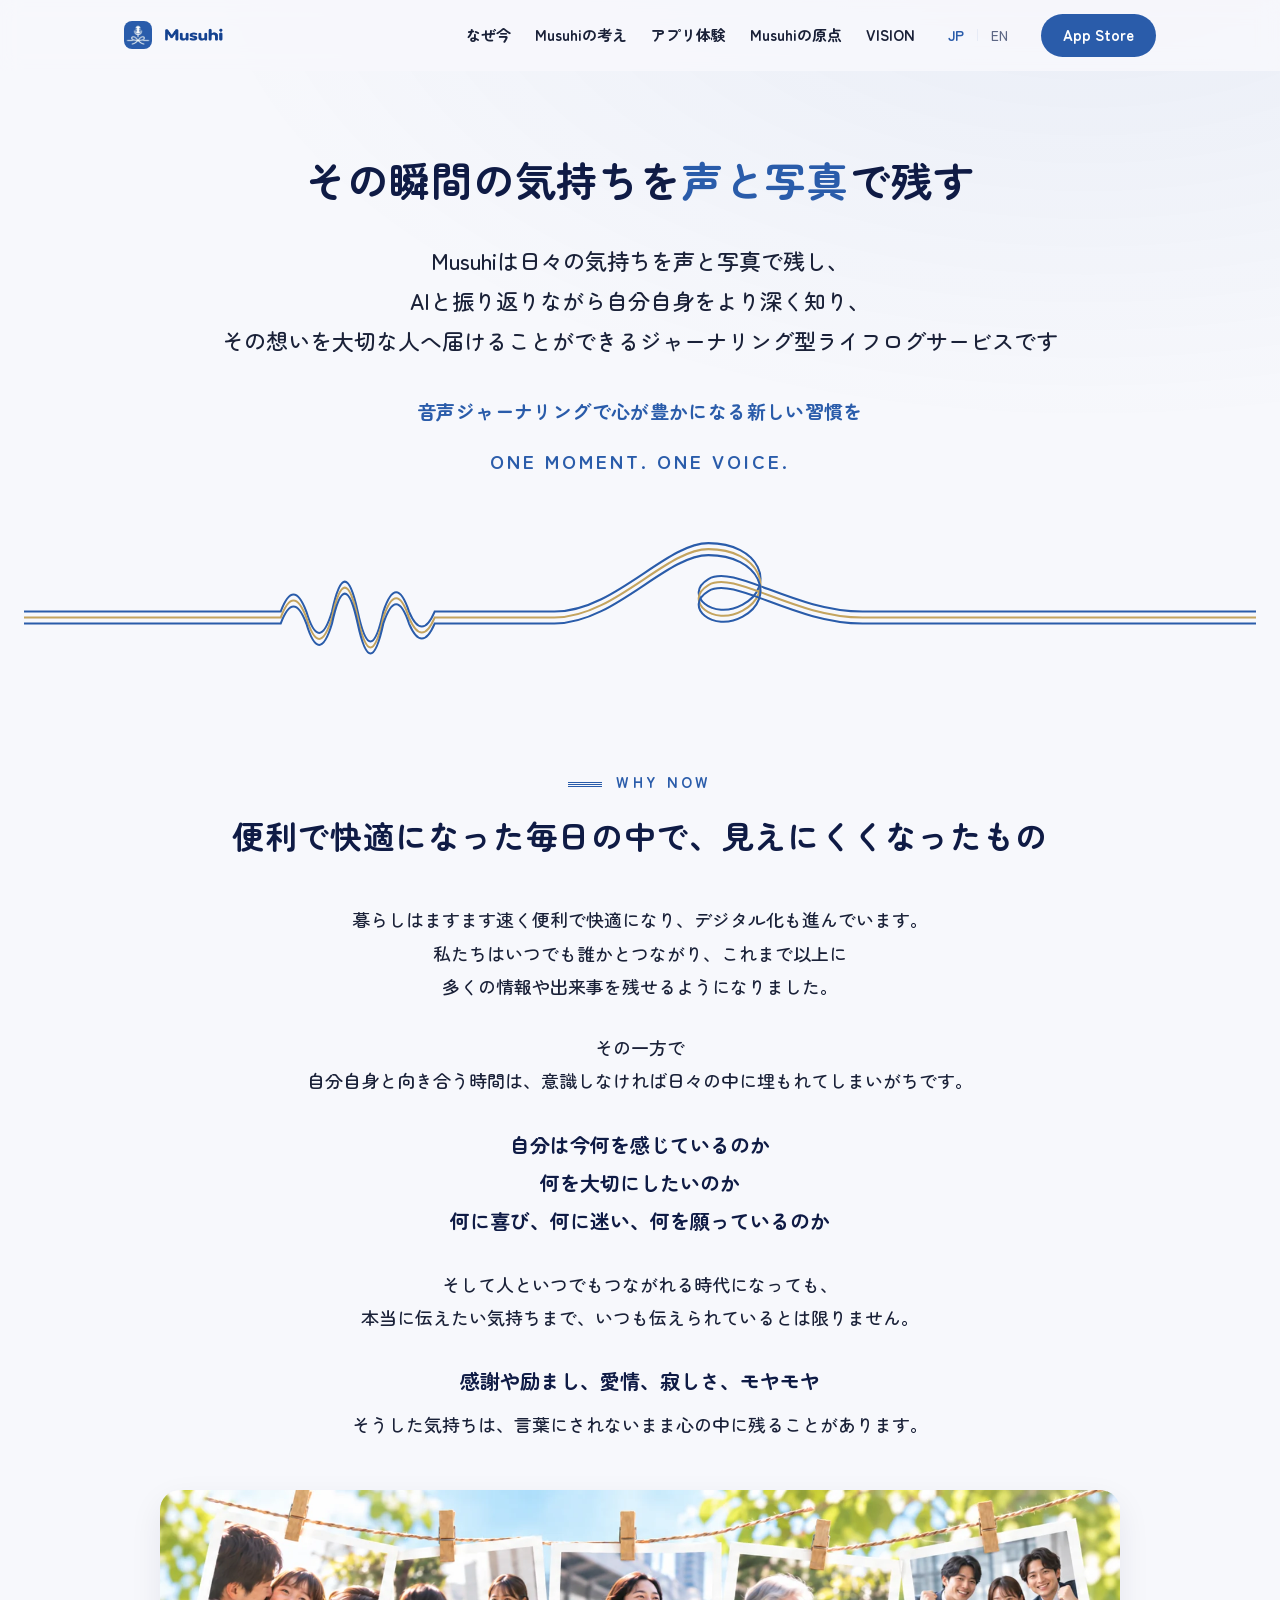
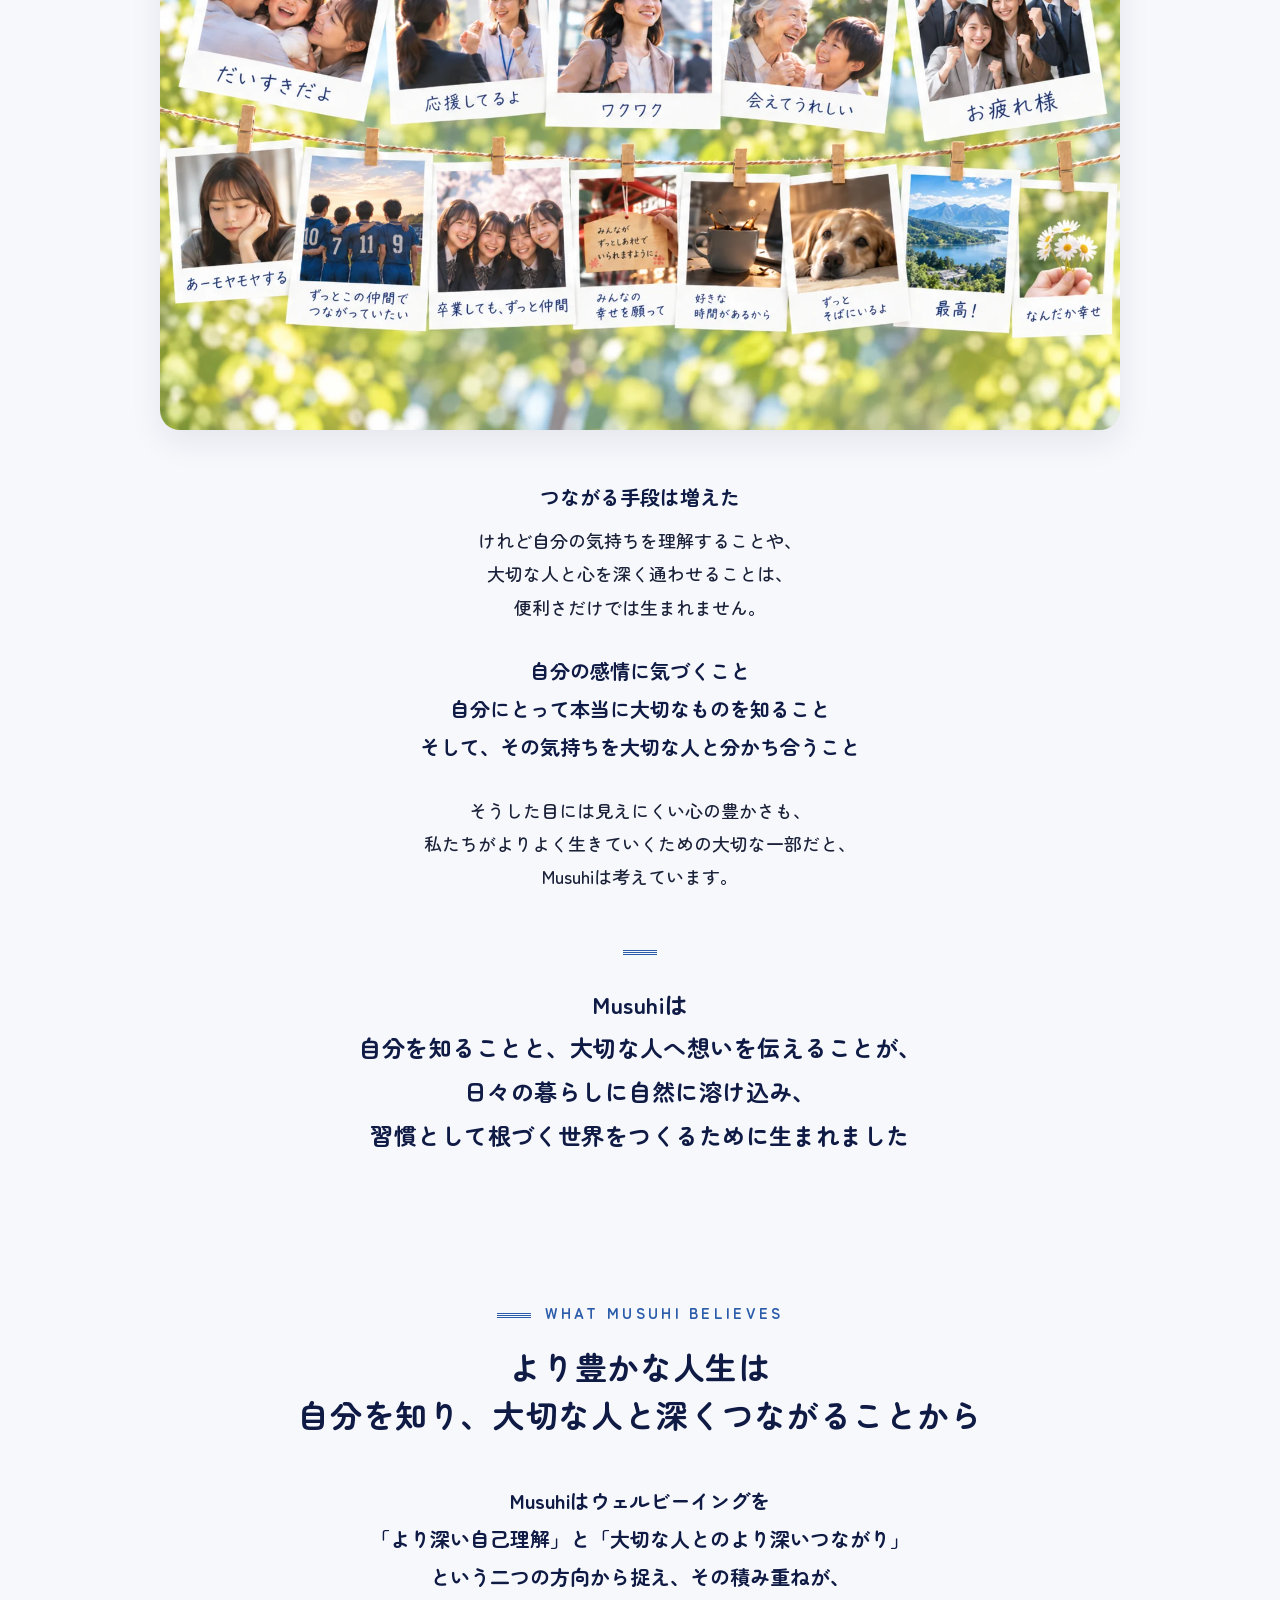
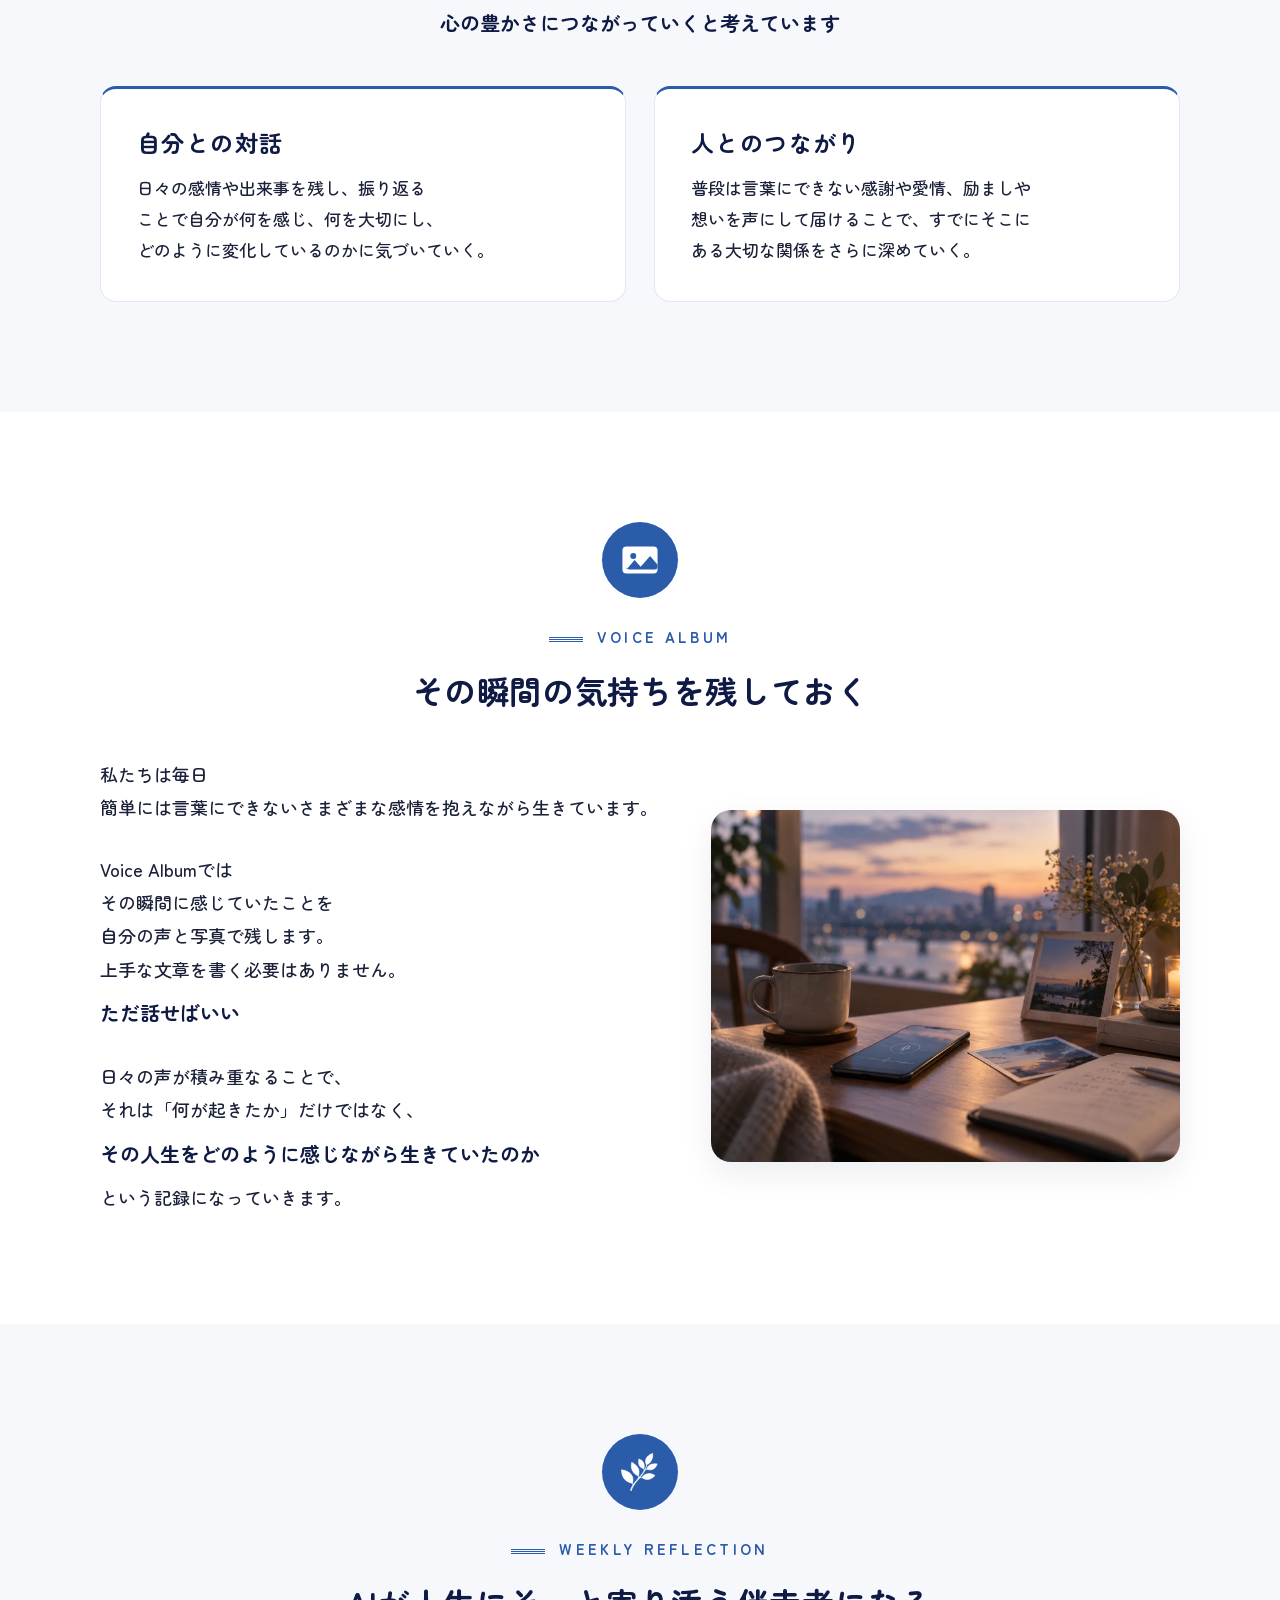
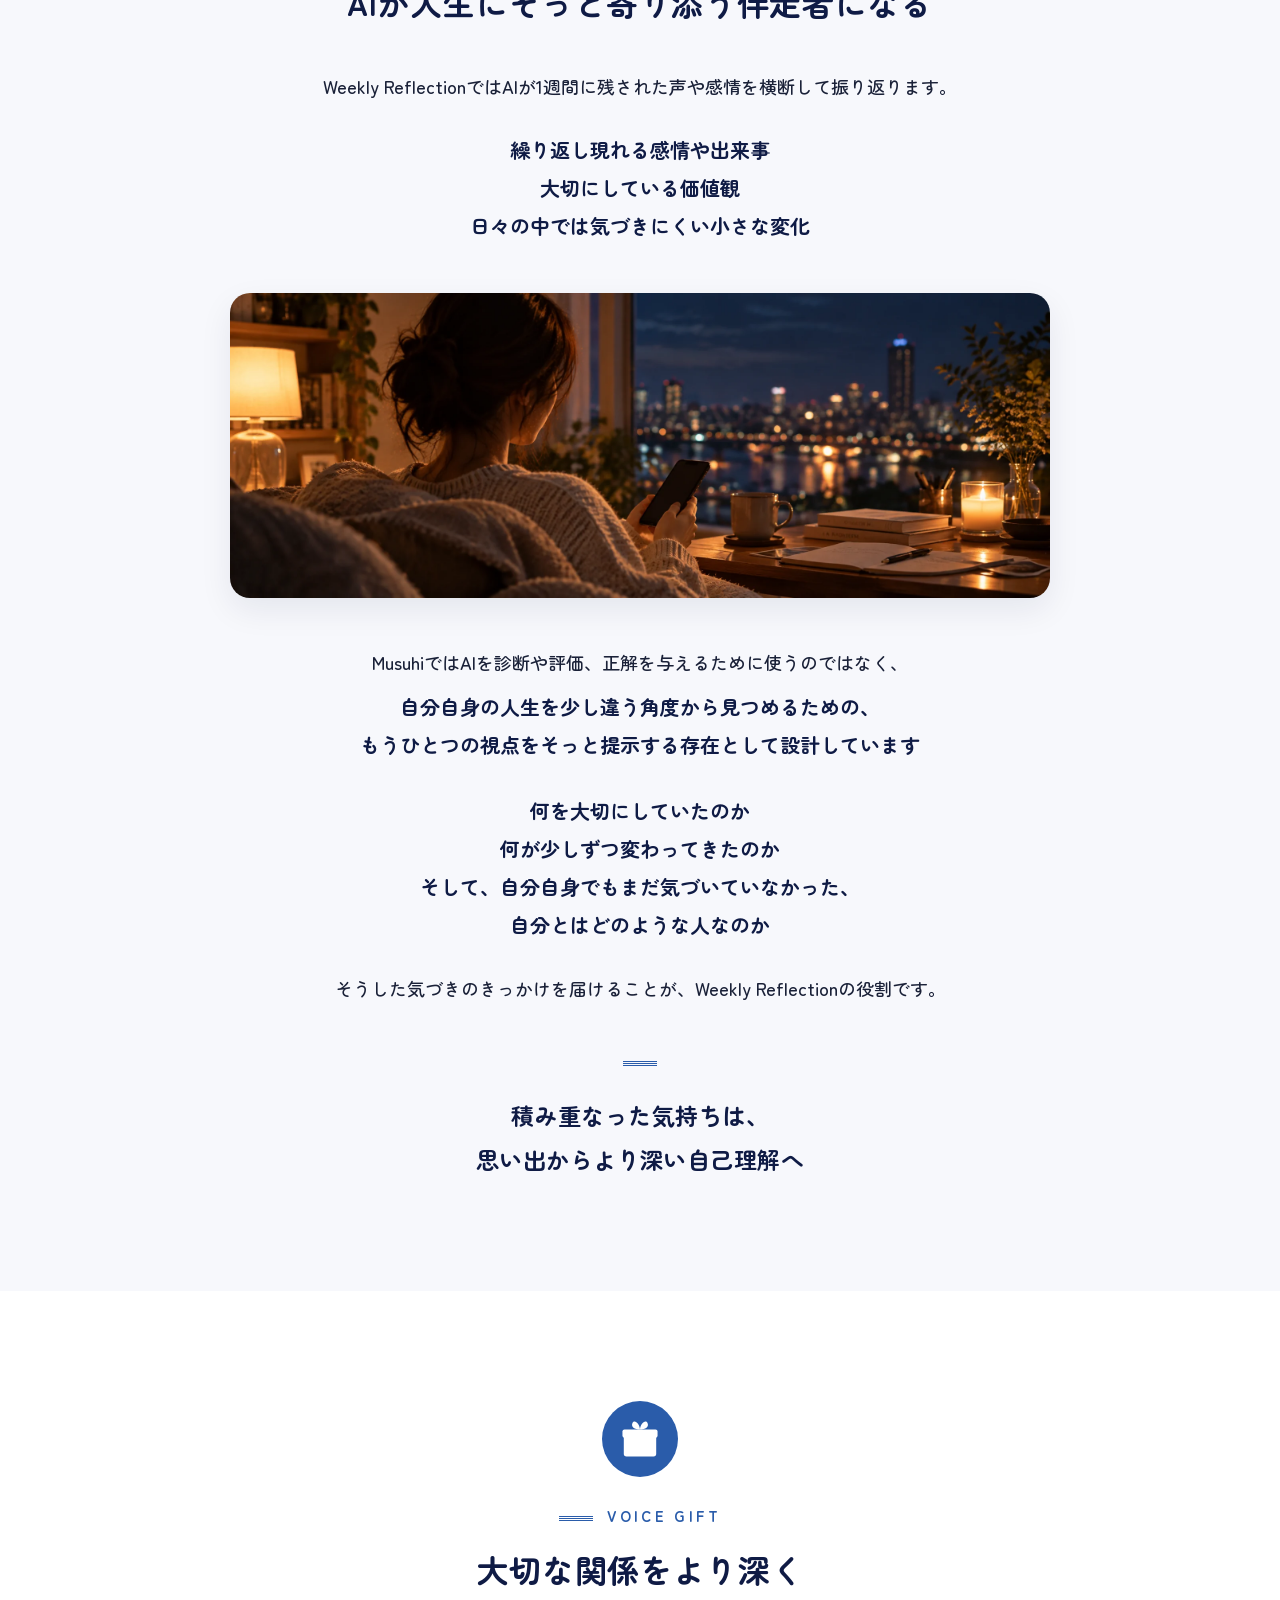
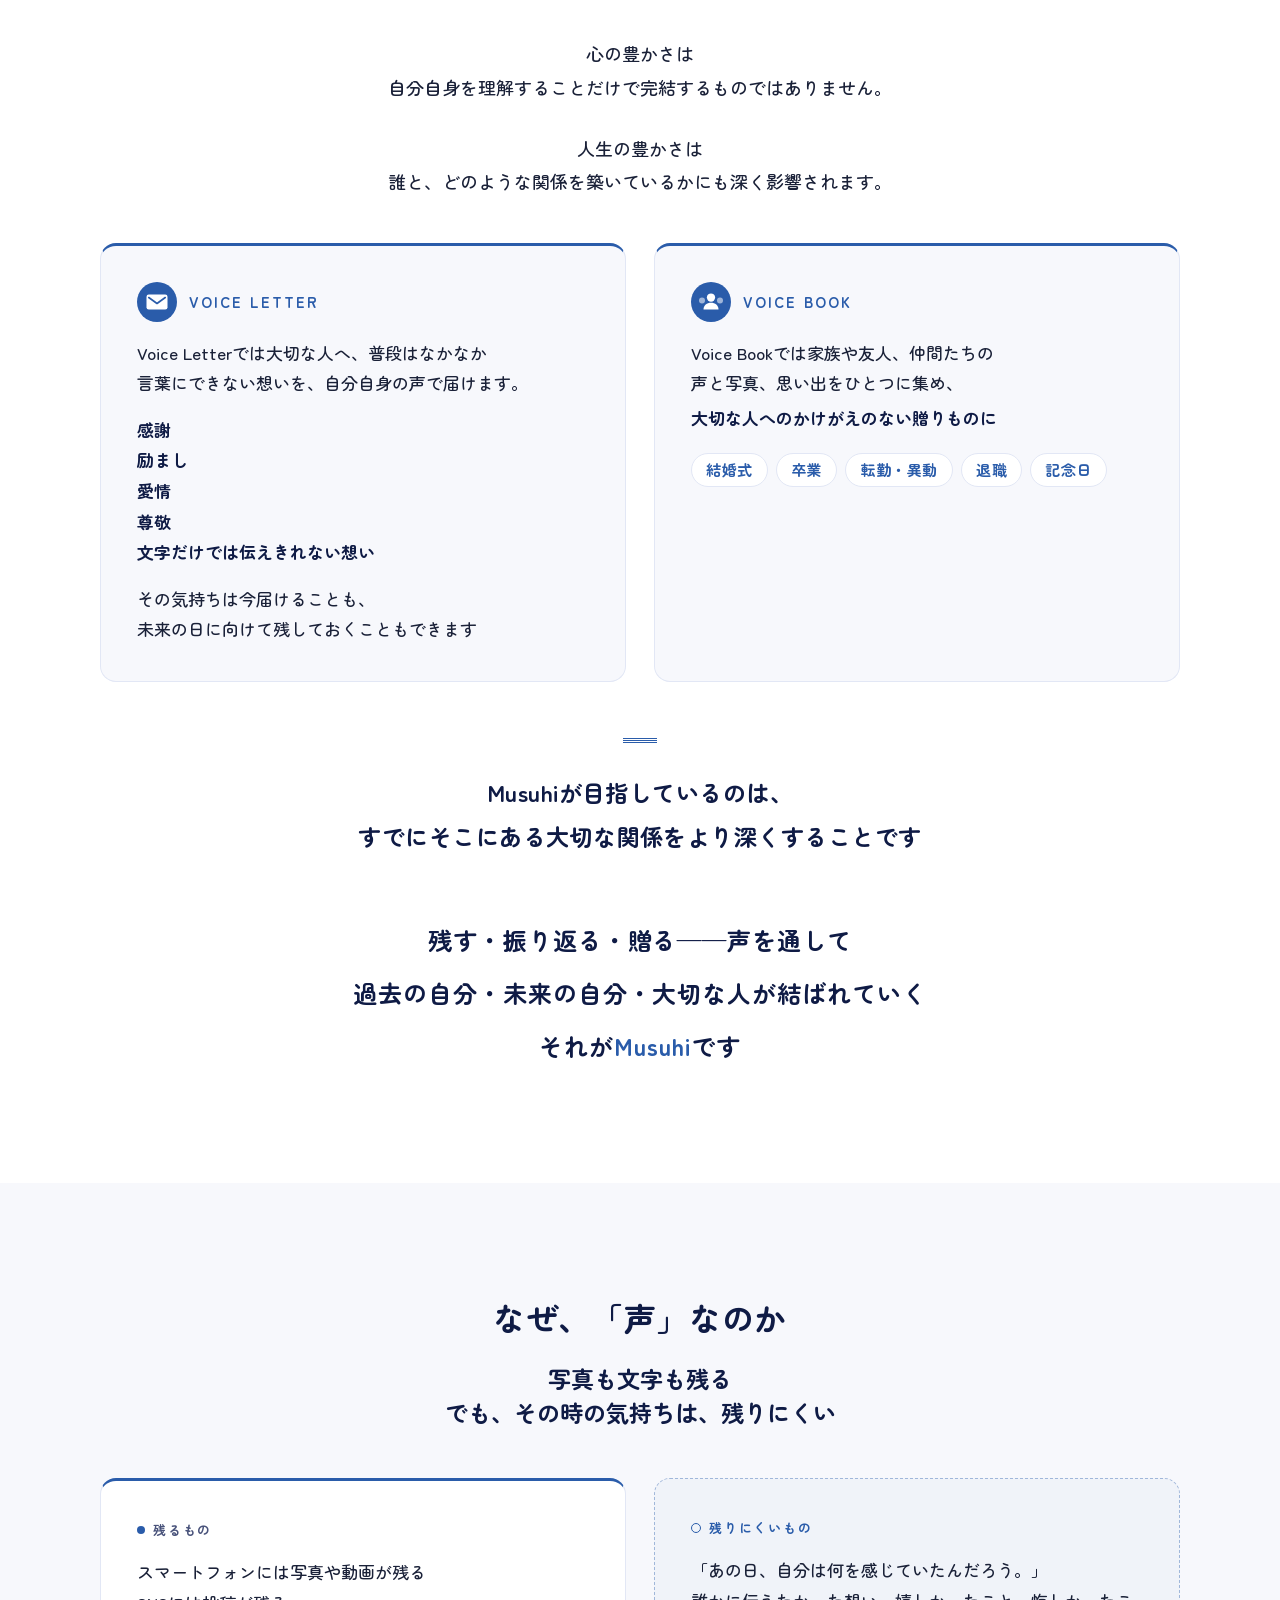
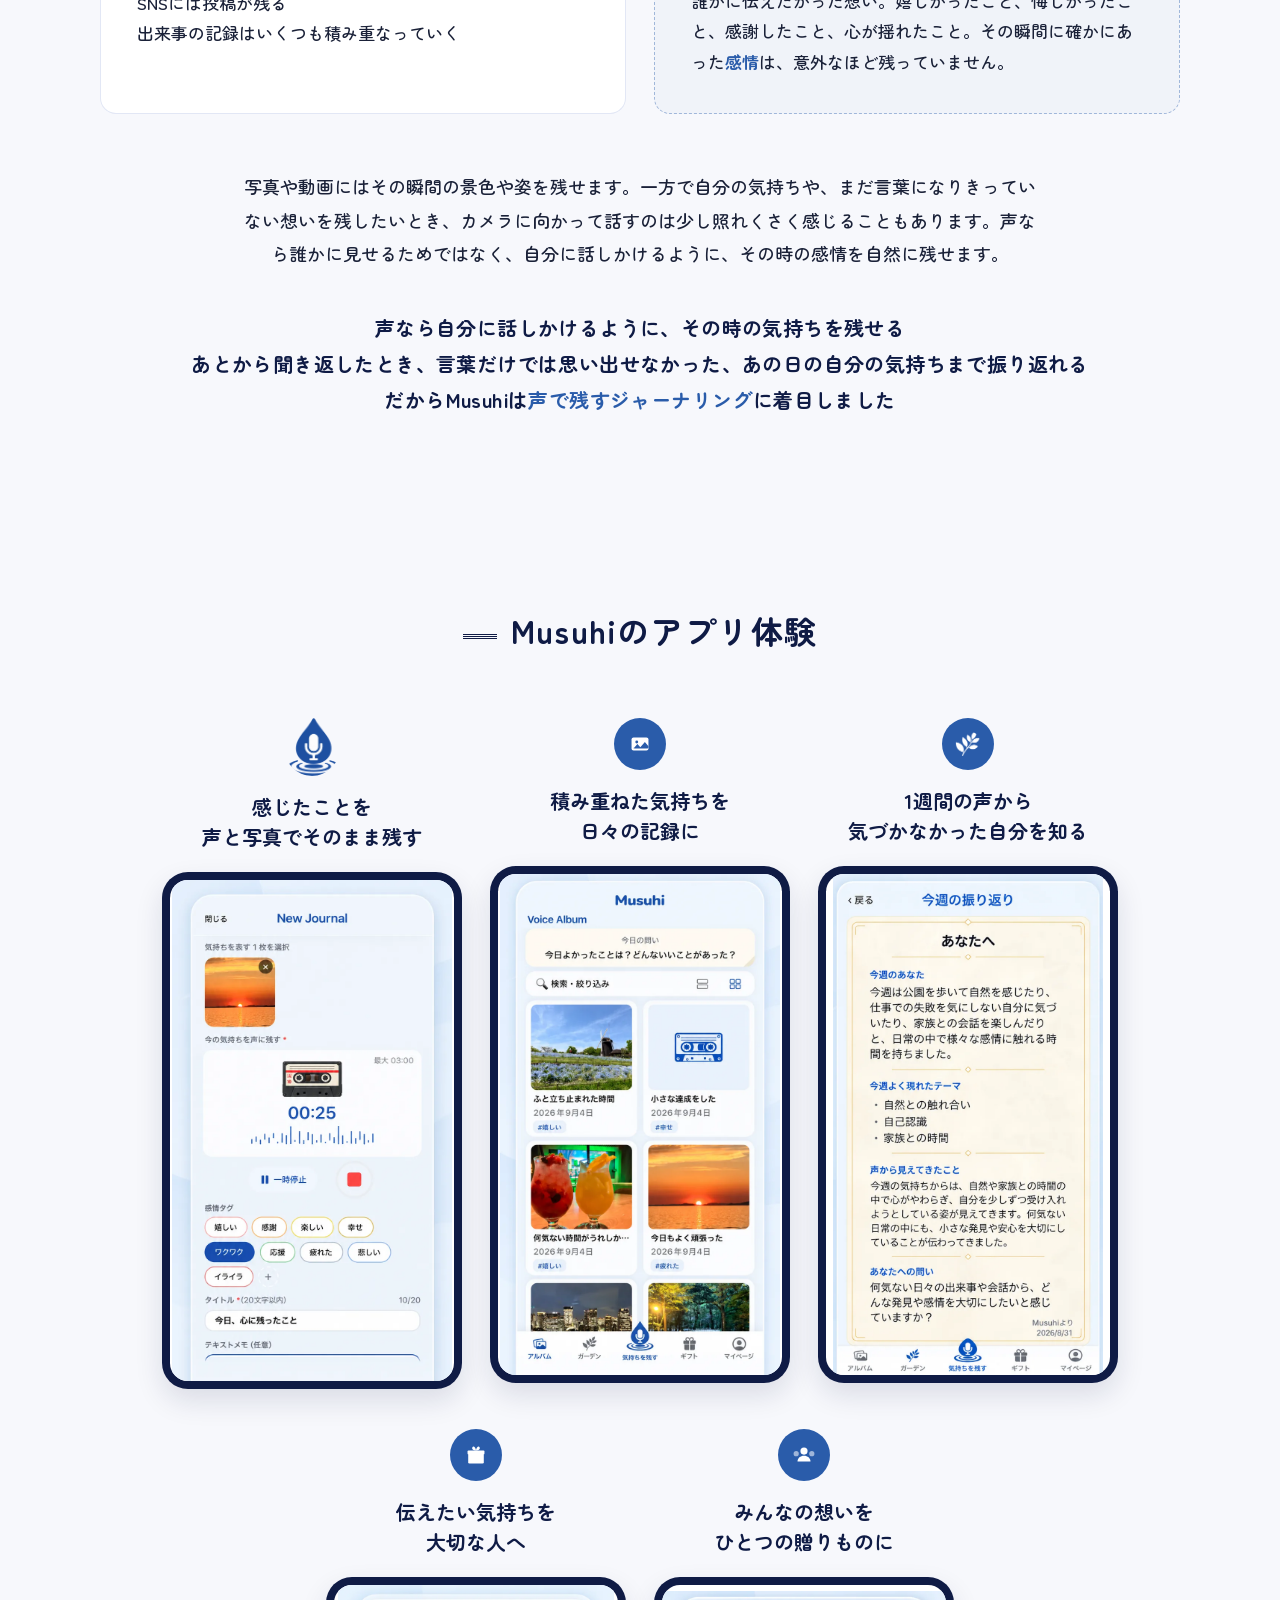
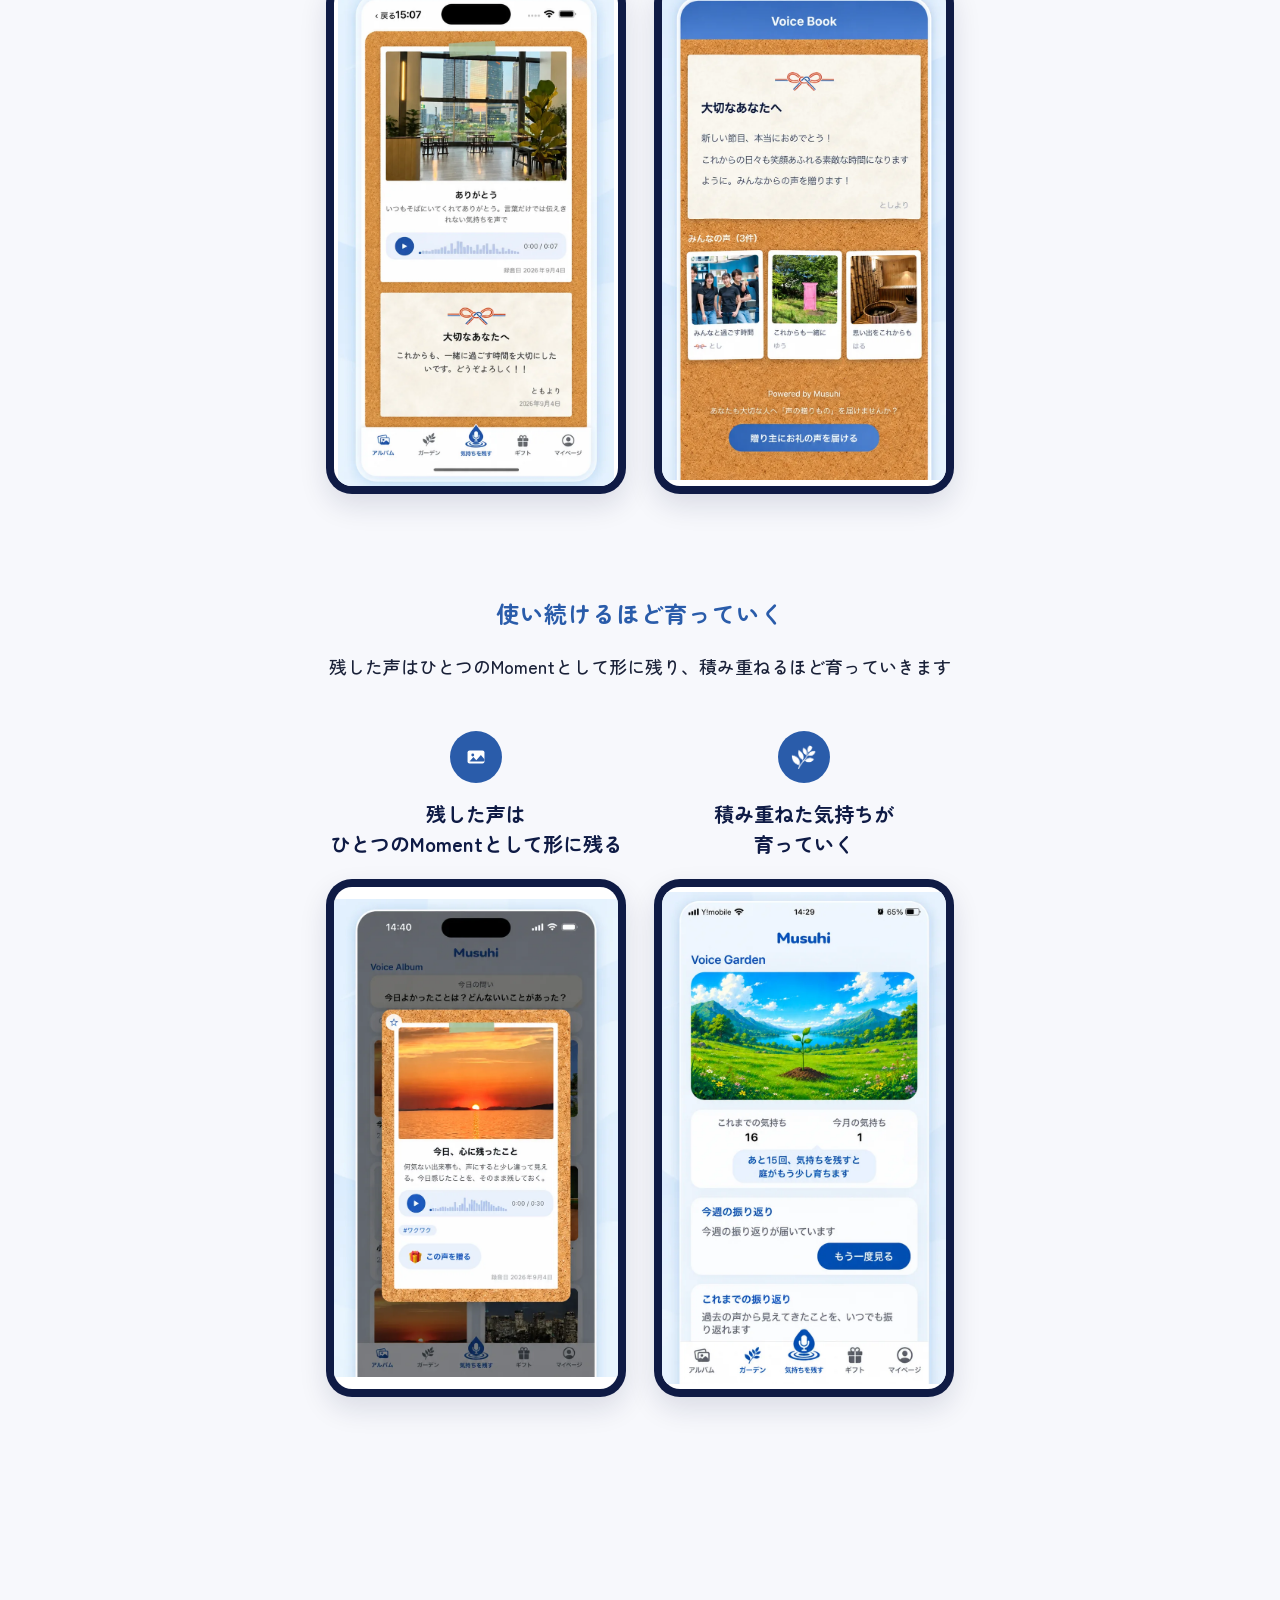
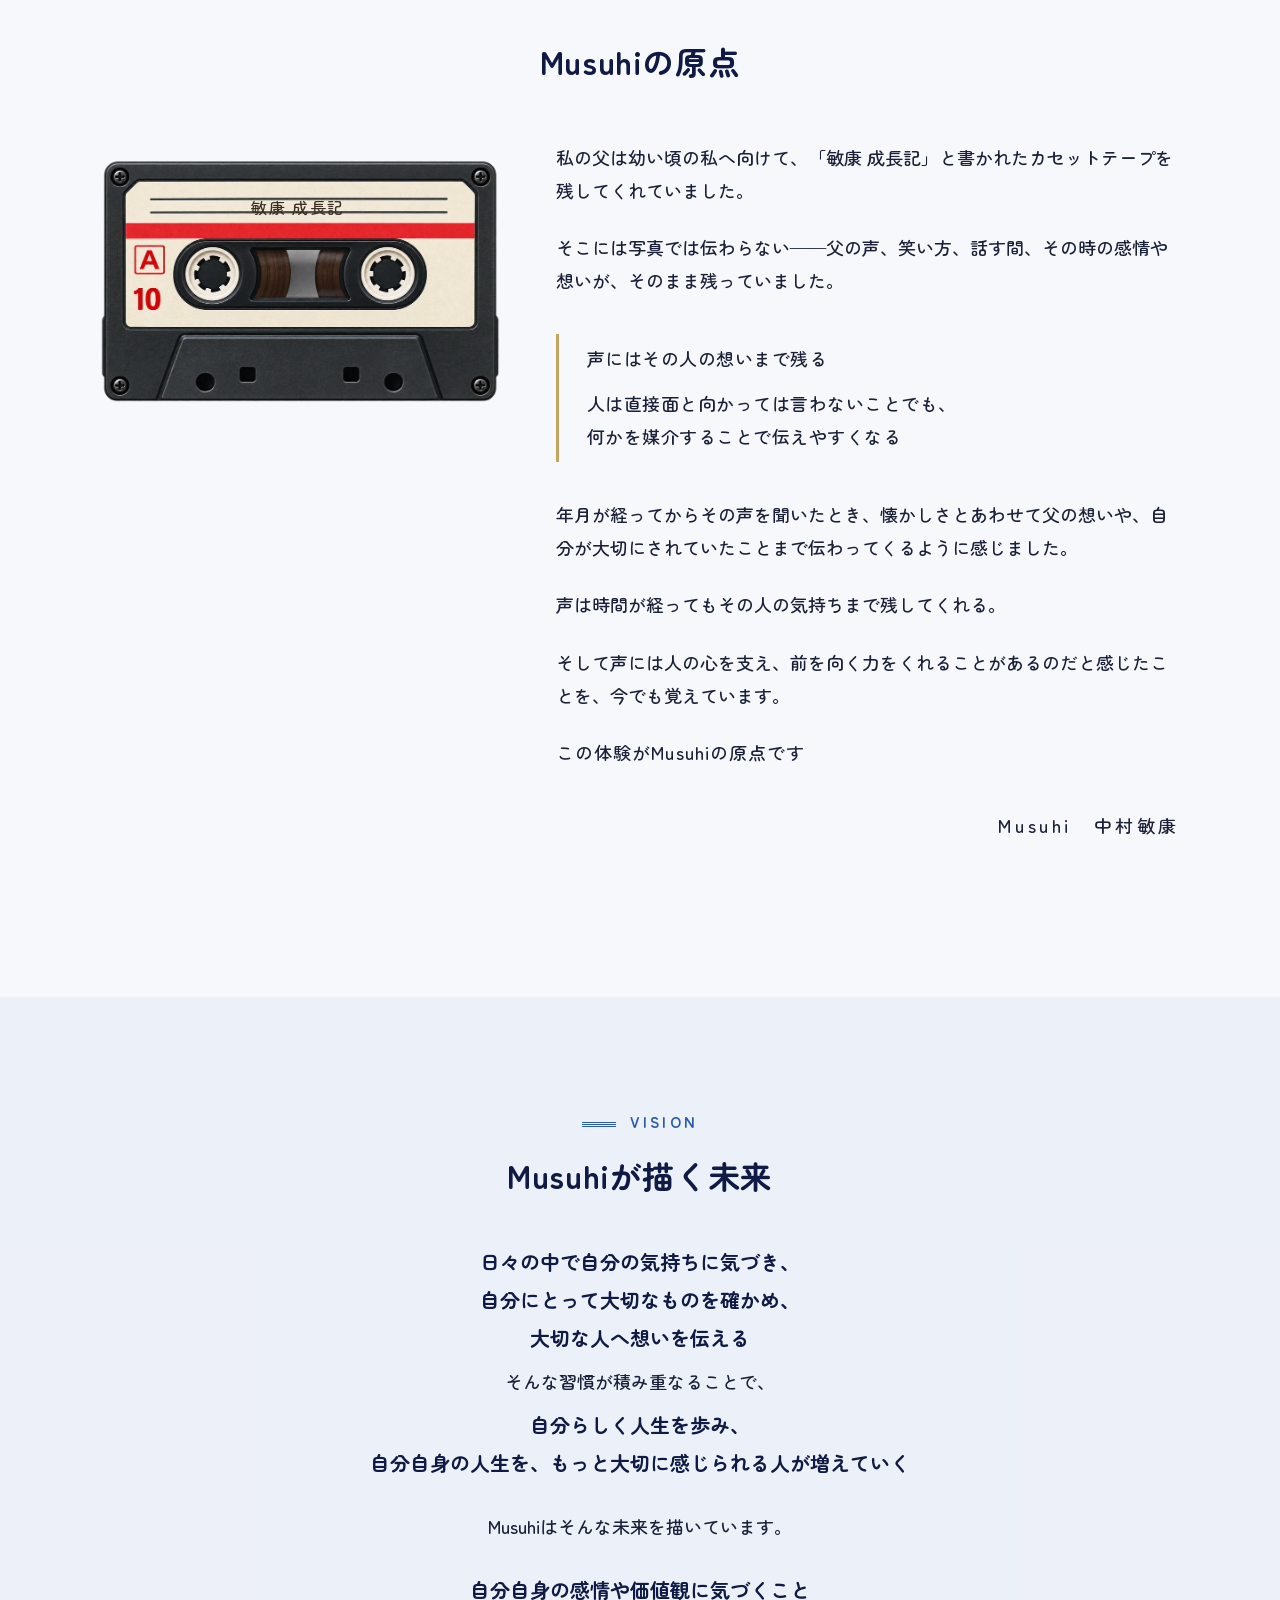
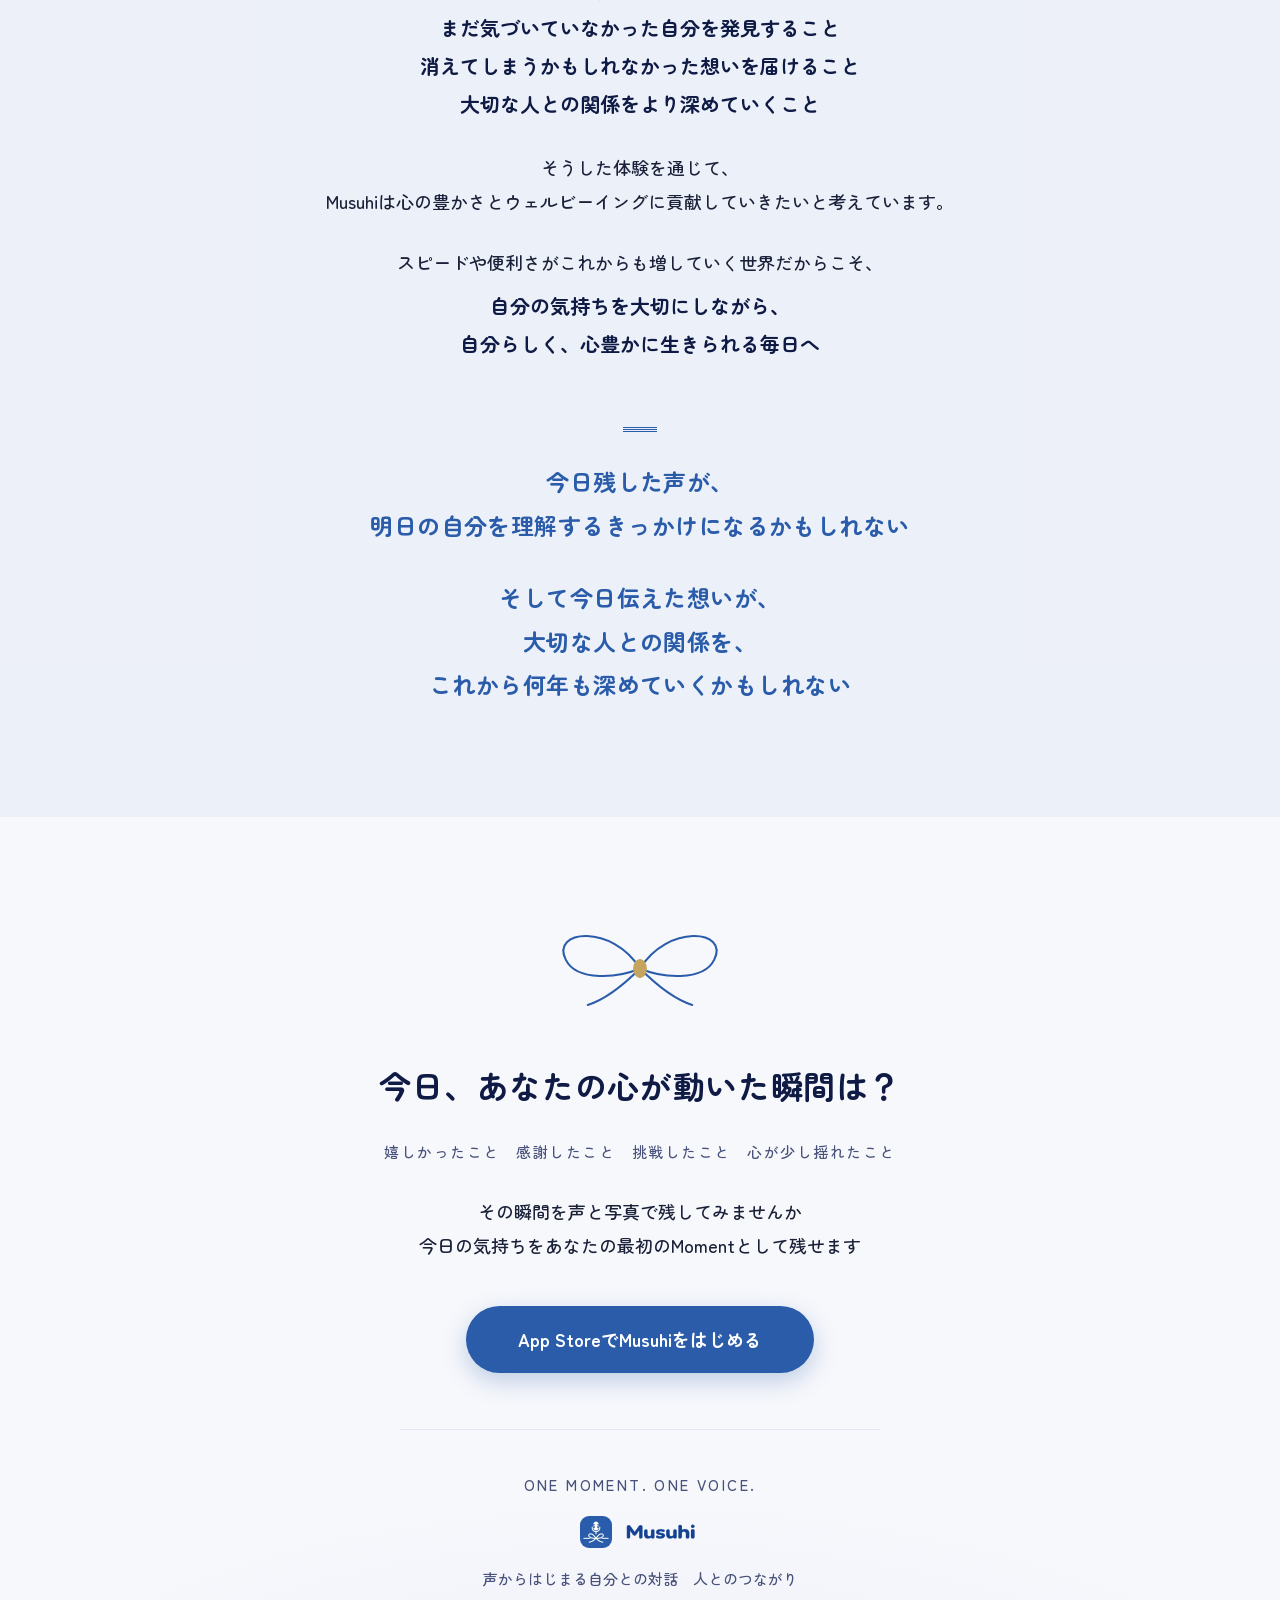
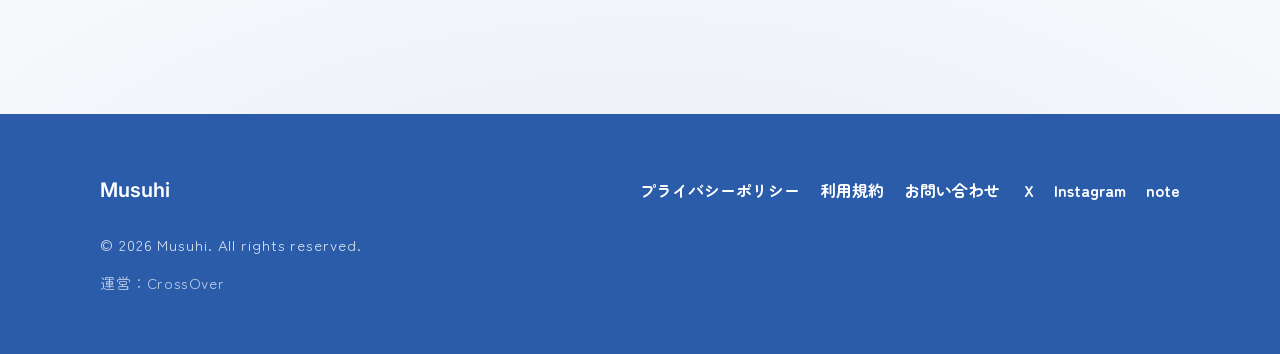
==== commit 8796c7fd: "feat: polish official site visuals and copy" ====
--- a/index.html
+++ b/index.html
@@ -3,14 +3,14 @@
 <head>
   <meta charset="UTF-8">
   <meta name="viewport" content="width=device-width, initial-scale=1.0">
-  <title data-i18n="meta.title">Musuhi — その瞬間の気持ちを、声と写真で残す。| One Moment. One Voice.</title>
-  <meta name="description" content="Musuhiは、その時に感じた気持ちや頭に浮かんだ感情を声と写真で残し、AIで振り返り、大切な人にも贈れるライフログサービスです。" data-i18n-attr="content:meta.description">
+  <title data-i18n="meta.title">Musuhi — その瞬間の気持ちを声と写真で残す。| One Moment. One Voice.</title>
+  <meta name="description" content="Musuhiはその時に感じた気持ちや頭に浮かんだ感情を声と写真で残し、AIで振り返り、大切な人にも贈れるライフログサービスです。" data-i18n-attr="content:meta.description">
   <link rel="canonical" href="https://musuhi-voice.github.io/Musuhi-web-site/">
   <link rel="icon" type="image/svg+xml" href="assets/img/favicon.svg">
 
   <meta property="og:type" content="website">
-  <meta property="og:title" content="Musuhi — その瞬間の気持ちを、声と写真で残す。">
-  <meta property="og:description" content="Musuhiは、その時に感じた気持ちや頭に浮かんだ感情を声と写真で残し、AIで振り返り、大切な人にも贈れるライフログサービスです。">
+  <meta property="og:title" content="Musuhi — その瞬間の気持ちを声と写真で残す。">
+  <meta property="og:description" content="Musuhiはその時に感じた気持ちや頭に浮かんだ感情を声と写真で残し、AIで振り返り、大切な人にも贈れるライフログサービスです。">
   <meta property="og:url" content="https://musuhi-voice.github.io/Musuhi-web-site/">
   <meta property="og:site_name" content="Musuhi">
   <meta name="twitter:card" content="summary">
@@ -50,9 +50,9 @@
   <!-- ============ HERO ============ -->
   <section class="hero">
     <div class="hero__inner">
-      <h1 class="hero__title" data-i18n-html="hero.title">その瞬間の気持ちを、<span class="hero__title-accent">声と写真</span>で残す</h1>
-      <p class="hero__lead" data-i18n-html="hero.lead"><span class="ln"><span class="ph">Musuhiは、</span><span class="ph">日々の気持ちを</span><span class="ph">声と写真で残し、</span></span><span class="ln"><span class="ph">AIと振り返りながら</span><span class="ph">自分自身を</span><span class="ph">より深く知り、</span></span><span class="ln"><span class="ph">その想いを</span><span class="ph">大切な人へ</span><span class="ph">届けることができる</span><span class="ph">ジャーナリング型</span><span class="ph">ライフログサービスです</span></span></p>
-      <p class="hero__jingle" data-i18n-html="hero.jingle">音声ジャーナリングで、<br class="br-sp">心が豊かになる新しい習慣を</p>
+      <h1 class="hero__title" data-i18n-html="hero.title">その瞬間の気持ちを<span class="hero__title-accent">声と写真</span>で残す</h1>
+      <p class="hero__lead" data-i18n-html="hero.lead"><span class="ln"><span class="ph">Musuhiは</span><span class="ph">日々の気持ちを</span><span class="ph">声と写真で残し、</span></span><span class="ln"><span class="ph">AIと振り返りながら</span><span class="ph">自分自身を</span><span class="ph">より深く知り、</span></span><span class="ln"><span class="ph">その想いを</span><span class="ph">大切な人へ</span><span class="ph">届けることができる</span><span class="ph">ジャーナリング型</span><span class="ph">ライフログサービスです</span></span></p>
+      <p class="hero__jingle" data-i18n-html="hero.jingle">音声ジャーナリングで<br class="br-sp">心が豊かになる新しい習慣を</p>
       <p class="hero__tagline" lang="en">One Moment. One Voice.</p>
     </div>
     <div class="hero__cord" aria-hidden="true">
@@ -72,18 +72,23 @@
       <p class="section__eyebrow chapter__eyebrow" lang="en">WHY NOW</p>
       <h2 class="section__title chapter__title" data-i18n-html="whyNow.title"><span class="ph">便利で快適になった</span><span class="ph">毎日の中で、</span><span class="ph">見えにくくなったもの</span></h2>
       <div class="chapter__body">
-        <p class="chapter__text reveal" data-i18n-html="whyNow.g1"><span class="ln">暮らしは、ますます速く、便利で快適になり、デジタル化も進んでいます。</span><span class="ln">私たちは、いつでも誰かとつながり、これまで以上に多くの情報や出来事を残せるようになりました。</span></p>
-        <p class="chapter__text reveal" data-i18n-html="whyNow.g2"><span class="ln">その一方で、</span><span class="ln">自分自身と向き合う時間は、意識しなければ、日々の中に埋もれてしまいがちです。</span></p>
-        <p class="chapter__em reveal" data-i18n-html="whyNow.q1"><span class="ln"><span class="ph">自分は今、</span><span class="ph">何を感じているのか</span></span><span class="ln"><span class="ph">何を大切にしたいのか</span></span><span class="ln"><span class="ph">何に喜び、</span><span class="ph">何に迷い、</span><span class="ph">何を願っているのか</span></span></p>
-        <p class="chapter__text reveal" data-i18n-html="whyNow.g3"><span class="ln">そして、人といつでもつながれる時代になっても、</span><span class="ln">本当に伝えたい気持ちまで、いつも伝えられているとは限りません。</span></p>
+        <p class="chapter__text reveal" data-i18n-html="whyNow.g1"><span class="ln">暮らしはますます速く便利で快適になり、デジタル化も進んでいます。</span><span class="ln">私たちはいつでも誰かとつながり、これまで以上に多くの情報や出来事を残せるようになりました。</span></p>
+        <p class="chapter__text reveal" data-i18n-html="whyNow.g2"><span class="ln">その一方で</span><span class="ln">自分自身と向き合う時間は、意識しなければ日々の中に埋もれてしまいがちです。</span></p>
+        <p class="chapter__em reveal" data-i18n-html="whyNow.q1"><span class="ln"><span class="ph">自分は今</span><span class="ph">何を感じているのか</span></span><span class="ln"><span class="ph">何を大切にしたいのか</span></span><span class="ln"><span class="ph">何に喜び、</span><span class="ph">何に迷い、</span><span class="ph">何を願っているのか</span></span></p>
+        <p class="chapter__text reveal" data-i18n-html="whyNow.g3"><span class="ln">そして人といつでもつながれる時代になっても、</span><span class="ln">本当に伝えたい気持ちまで、いつも伝えられているとは限りません。</span></p>
         <p class="chapter__em chapter__em--lead reveal" data-i18n-html="whyNow.e1"><span class="ln"><span class="ph">感謝や励まし、</span><span class="ph">愛情、</span><span class="ph">寂しさ、</span><span class="ph">モヤモヤ</span></span></p>
         <p class="chapter__text reveal" data-i18n-html="whyNow.g4">そうした気持ちは、言葉にされないまま心の中に残ることがあります。</p>
+      </div>
+      <figure class="chapter__visual chapter__visual--why-now reveal">
+        <img src="assets/img/brand/why-now-polaroid-collage.webp" alt="さまざまな日常の感情や大切な人とのつながりを表すポラロイド写真" width="1672" height="941" loading="lazy" decoding="async">
+      </figure>
+      <div class="chapter__body">
         <p class="chapter__em chapter__em--lead reveal" data-i18n-html="whyNow.e2"><span class="ln"><span class="ph">つながる手段は</span><span class="ph">増えた</span></span></p>
-        <p class="chapter__text reveal" data-i18n-html="whyNow.g5"><span class="ln">けれど、自分の気持ちを理解することや、</span><span class="ln">大切な人と心を深く通わせることは、</span><span class="ln">便利さだけでは生まれません。</span></p>
+        <p class="chapter__text reveal" data-i18n-html="whyNow.g5"><span class="ln">けれど自分の気持ちを理解することや、</span><span class="ln">大切な人と心を深く通わせることは、</span><span class="ln">便利さだけでは生まれません。</span></p>
         <p class="chapter__em reveal" data-i18n-html="whyNow.q2"><span class="ln"><span class="ph">自分の感情に</span><span class="ph">気づくこと</span></span><span class="ln"><span class="ph">自分にとって</span><span class="ph">本当に大切なものを</span><span class="ph">知ること</span></span><span class="ln"><span class="ph">そして、</span><span class="ph">その気持ちを</span><span class="ph">大切な人と</span><span class="ph">分かち合うこと</span></span></p>
         <p class="chapter__text reveal" data-i18n-html="whyNow.g6"><span class="ln">そうした目には見えにくい心の豊かさも、</span><span class="ln">私たちがよりよく生きていくための大切な一部だと、</span><span class="ln">Musuhiは考えています。</span></p>
       </div>
-      <p class="chapter__closing reveal" data-i18n-html="whyNow.closing"><span class="ln"><span class="ph">Musuhiは、</span></span><span class="ln"><span class="ph">自分を知ることと、</span><span class="ph">大切な人へ</span><span class="ph">想いを伝えることが、</span></span><span class="ln"><span class="ph">日々の暮らしに</span><span class="ph">自然に溶け込み、</span></span><span class="ln"><span class="ph">習慣として</span><span class="ph">根づく世界を</span><span class="ph">つくるために</span><span class="ph">生まれました</span></span></p>
+      <p class="chapter__closing reveal" data-i18n-html="whyNow.closing"><span class="ln"><span class="ph">Musuhiは</span></span><span class="ln"><span class="ph">自分を知ることと、</span><span class="ph">大切な人へ</span><span class="ph">想いを伝えることが、</span></span><span class="ln"><span class="ph">日々の暮らしに</span><span class="ph">自然に溶け込み、</span></span><span class="ln"><span class="ph">習慣として</span><span class="ph">根づく世界を</span><span class="ph">つくるために</span><span class="ph">生まれました</span></span></p>
     </div>
   </section>
 
@@ -91,19 +96,19 @@
   <section class="section chapter philosophy" id="philosophy">
     <div class="section__inner chapter__inner">
       <p class="section__eyebrow chapter__eyebrow" lang="en">WHAT MUSUHI BELIEVES</p>
-      <h2 class="section__title chapter__title" data-i18n-html="philosophy.title"><span class="ln">より豊かな人生は、</span><span class="ln"><span class="ph">自分を知り、</span><span class="ph">大切な人と</span><span class="ph">深くつながることから</span></span></h2>
-      <div class="chapter__body">
-        <p class="chapter__em chapter__em--lead reveal" data-i18n-html="philosophy.lead1"><span class="ln"><span class="ph">Musuhiは、</span><span class="ph">ウェルビーイングを</span></span><span class="ln"><span class="ph">「より深い自己理解」と</span><span class="ph">「大切な人との</span><span class="ph">より深いつながり」</span></span><span class="ln"><span class="ph">という二つの方向から</span><span class="ph">捉え、</span><span class="ph">その積み重ねが、</span></span></p>
+      <h2 class="section__title chapter__title" data-i18n-html="philosophy.title"><span class="ln">より豊かな人生は</span><span class="ln"><span class="ph">自分を知り、</span><span class="ph">大切な人と</span><span class="ph">深くつながることから</span></span></h2>
+      <div class="chapter__body">
+        <p class="chapter__em chapter__em--lead reveal" data-i18n-html="philosophy.lead1"><span class="ln"><span class="ph">Musuhiは</span><span class="ph">ウェルビーイングを</span></span><span class="ln"><span class="ph">「より深い自己理解」と</span><span class="ph">「大切な人との</span><span class="ph">より深いつながり」</span></span><span class="ln"><span class="ph">という二つの方向から</span><span class="ph">捉え、</span><span class="ph">その積み重ねが、</span></span></p>
         <p class="chapter__em reveal" data-i18n-html="philosophy.lead2"><span class="ln"><span class="ph">心の豊かさに</span><span class="ph">つながっていくと</span><span class="ph">考えています</span></span></p>
       </div>
       <div class="chapter__grid">
         <div class="chapter__block reveal">
           <h3 class="chapter__block-title" data-i18n-html="philosophy.b1.title">自分との対話</h3>
-          <p class="chapter__block-text" data-i18n-html="philosophy.b1.body">日々の感情や出来事を残し、振り返ることで、自分が何を感じ、何を大切にし、どのように変化しているのかに気づいていく。</p>
+          <p class="chapter__block-text" data-i18n-html="philosophy.b1.body">日々の感情や出来事を残し、振り返ることで自分が何を感じ、何を大切にし、どのように変化しているのかに気づいていく。</p>
         </div>
         <div class="chapter__block reveal">
           <h3 class="chapter__block-title" data-i18n-html="philosophy.b2.title">人とのつながり</h3>
-          <p class="chapter__block-text" data-i18n-html="philosophy.b2.body">普段は言葉にできない感謝や愛情、励ましや想いを声にして届けることで、すでにそこにある大切な関係を、さらに深めていく。</p>
+          <p class="chapter__block-text" data-i18n-html="philosophy.b2.body">普段は言葉にできない感謝や愛情、励ましや想いを声にして届けることで、すでにそこにある大切な関係をさらに深めていく。</p>
         </div>
       </div>
     </div>
@@ -116,15 +121,22 @@
         <svg viewBox="0 0 40 40" fill="none"><rect x="7" y="10" width="26" height="20" rx="3" fill="#fff"/><circle cx="15" cy="17" r="2.2" fill="#2A5CAA"/><path d="M10 27l6-7 4.5 5 7-8 5.5 6.5v1.5a2 2 0 0 1-2 2H12a2 2 0 0 1-2-2Z" fill="#2A5CAA"/></svg>
       </div>
       <p class="section__eyebrow chapter__eyebrow" lang="en">VOICE ALBUM</p>
-      <h2 class="section__title chapter__title" data-i18n-html="voiceAlbum.title"><span class="ph">その瞬間の気持ちを、</span><span class="ph">残しておく</span></h2>
-      <div class="chapter__body">
-        <p class="chapter__text reveal" data-i18n-html="voiceAlbum.p1"><span class="ln">私たちは毎日、</span><span class="ln">簡単には言葉にできないさまざまな感情を抱えながら生きています。</span></p>
-        <p class="chapter__text reveal" data-i18n-html="voiceAlbum.p2"><span class="ln">Voice Albumでは、</span><span class="ln">その瞬間に感じていたことを、</span><span class="ln">自分の声と写真で残します。</span></p>
-        <p class="chapter__text chapter__text--lead reveal" data-i18n-html="voiceAlbum.p3">上手な文章を書く必要はありません。</p>
-        <p class="chapter__em reveal" data-i18n-html="voiceAlbum.em1"><span class="ln"><span class="ph">ただ、</span><span class="ph">話せばいい</span></span></p>
-        <p class="chapter__text chapter__text--lead reveal" data-i18n-html="voiceAlbum.p4"><span class="ln">日々の声が積み重なることで、</span><span class="ln">それは「何が起きたか」だけではなく、</span></p>
-        <p class="chapter__em chapter__em--lead reveal" data-i18n-html="voiceAlbum.em2">その人生をどのように感じながら生きていたのか</p>
-        <p class="chapter__text reveal" data-i18n-html="voiceAlbum.p5">という記録になっていきます。</p>
+      <h2 class="section__title chapter__title" data-i18n-html="voiceAlbum.title"><span class="ph">その瞬間の気持ちを</span><span class="ph">残しておく</span></h2>
+      <div class="chapter__split">
+        <div class="chapter__body chapter__body--intro">
+          <p class="chapter__text reveal" data-i18n-html="voiceAlbum.p1"><span class="ln">私たちは毎日</span><span class="ln">簡単には言葉にできないさまざまな感情を抱えながら生きています。</span></p>
+          <p class="chapter__text reveal" data-i18n-html="voiceAlbum.p2"><span class="ln">Voice Albumでは</span><span class="ln">その瞬間に感じていたことを</span><span class="ln">自分の声と写真で残します。</span></p>
+        </div>
+        <figure class="chapter__visual chapter__visual--split reveal">
+          <img src="assets/img/brand/voice-album-lifestyle.webp" alt="声と写真で日々の気持ちを残す時間を表したイメージ" width="1448" height="1086" loading="lazy" decoding="async" data-i18n-attr="alt:voiceAlbum.visualAlt">
+        </figure>
+        <div class="chapter__body chapter__body--rest">
+          <p class="chapter__text chapter__text--lead reveal" data-i18n-html="voiceAlbum.p3">上手な文章を書く必要はありません。</p>
+          <p class="chapter__em reveal" data-i18n-html="voiceAlbum.em1"><span class="ln"><span class="ph">ただ</span><span class="ph">話せばいい</span></span></p>
+          <p class="chapter__text chapter__text--lead reveal" data-i18n-html="voiceAlbum.p4"><span class="ln">日々の声が積み重なることで、</span><span class="ln">それは「何が起きたか」だけではなく、</span></p>
+          <p class="chapter__em chapter__em--lead reveal" data-i18n-html="voiceAlbum.em2">その人生をどのように感じながら生きていたのか</p>
+          <p class="chapter__text reveal" data-i18n-html="voiceAlbum.p5">という記録になっていきます。</p>
+        </div>
       </div>
     </div>
   </section>
@@ -136,16 +148,21 @@
         <img src="assets/img/icon-leaf-white.webp" alt="" width="120" height="112">
       </div>
       <p class="section__eyebrow chapter__eyebrow" lang="en">WEEKLY REFLECTION</p>
-      <h2 class="section__title chapter__title" data-i18n-html="weeklyReflection.title"><span class="ph">AIが、</span><span class="ph">人生にそっと寄り添う</span><span class="ph">伴走者になる</span></h2>
-      <div class="chapter__body">
-        <p class="chapter__text reveal" data-i18n-html="weeklyReflection.p1"><span class="ln">Weekly Reflectionでは、AIが1週間に残された声や感情を横断して振り返ります。</span></p>
-        <p class="chapter__em reveal" data-i18n-html="weeklyReflection.pts"><span class="ln"><span class="ph">繰り返し現れる</span><span class="ph">感情や出来事</span></span><span class="ln"><span class="ph">大切にしている</span><span class="ph">価値観</span></span><span class="ln"><span class="ph">日々の中では</span><span class="ph">気づきにくい、</span><span class="ph">小さな変化</span></span></p>
-        <p class="chapter__text chapter__text--lead reveal" data-i18n-html="weeklyReflection.p2"><span class="ln">Musuhiでは、AIを診断や評価、正解を与えるために使うのではなく、</span></p>
-        <p class="chapter__em reveal" data-i18n-html="weeklyReflection.p3"><span class="ln"><span class="ph">自分自身の人生を</span><span class="ph">少し違う角度から</span><span class="ph">見つめるための、</span></span><span class="ln"><span class="ph">もうひとつの視点を、</span><span class="ph">そっと提示する</span><span class="ph">存在として</span><span class="ph">設計しています</span></span></p>
+      <h2 class="section__title chapter__title" data-i18n-html="weeklyReflection.title"><span class="ph">AIが</span><span class="ph">人生にそっと寄り添う</span><span class="ph">伴走者になる</span></h2>
+      <div class="chapter__body">
+        <p class="chapter__text reveal" data-i18n-html="weeklyReflection.p1"><span class="ln">Weekly ReflectionではAIが1週間に残された声や感情を横断して振り返ります。</span></p>
+        <p class="chapter__em reveal" data-i18n-html="weeklyReflection.pts"><span class="ln"><span class="ph">繰り返し現れる</span><span class="ph">感情や出来事</span></span><span class="ln"><span class="ph">大切にしている</span><span class="ph">価値観</span></span><span class="ln"><span class="ph">日々の中では</span><span class="ph">気づきにくい小さな変化</span></span></p>
+      </div>
+      <figure class="chapter__visual chapter__visual--weekly-reflection reveal">
+        <img src="assets/img/brand/weekly-reflection-lifestyle.webp" alt="一日の終わりに自分自身を静かに振り返る時間を表したイメージ" width="2056" height="765" loading="lazy" decoding="async" data-i18n-attr="alt:weeklyReflection.visualAlt">
+      </figure>
+      <div class="chapter__body">
+        <p class="chapter__text chapter__text--lead reveal" data-i18n-html="weeklyReflection.p2"><span class="ln">MusuhiではAIを診断や評価、正解を与えるために使うのではなく、</span></p>
+        <p class="chapter__em reveal" data-i18n-html="weeklyReflection.p3"><span class="ln"><span class="ph">自分自身の人生を</span><span class="ph">少し違う角度から</span><span class="ph">見つめるための、</span></span><span class="ln"><span class="ph">もうひとつの視点を</span><span class="ph">そっと提示する</span><span class="ph">存在として</span><span class="ph">設計しています</span></span></p>
         <p class="chapter__em reveal" data-i18n-html="weeklyReflection.p4"><span class="ln"><span class="ph">何を大切にしていたのか</span></span><span class="ln"><span class="ph">何が少しずつ</span><span class="ph">変わってきたのか</span></span><span class="ln"><span class="ph">そして、</span><span class="ph">自分自身でも</span><span class="ph">まだ気づいていなかった、</span></span><span class="ln"><span class="ph">自分とは</span><span class="ph">どのような人なのか</span></span></p>
         <p class="chapter__text reveal" data-i18n-html="weeklyReflection.p5"><span class="ln">そうした気づきのきっかけを届けることが、Weekly Reflectionの役割です。</span></p>
       </div>
-      <p class="chapter__closing reveal" data-i18n-html="weeklyReflection.closing"><span class="ln"><span class="ph">積み重なった気持ちは、</span></span><span class="ln"><span class="ph">思い出から、</span><span class="ph">より深い自己理解へ</span></span></p>
+      <p class="chapter__closing reveal" data-i18n-html="weeklyReflection.closing"><span class="ln"><span class="ph">積み重なった気持ちは、</span></span><span class="ln"><span class="ph">思い出から</span><span class="ph">より深い自己理解へ</span></span></p>
     </div>
   </section>
 
@@ -156,10 +173,10 @@
         <svg viewBox="0 0 40 40" fill="none"><path d="M8 18h24v13a2 2 0 0 1-2 2H10a2 2 0 0 1-2-2Z" fill="#fff"/><rect x="7" y="13" width="26" height="6" rx="1.5" fill="#fff"/><path d="M20 13c-4 0-7-2-5.5-5C16 5 20 9 20 13c0-4 4-8 5.5-5C27 11 24 13 20 13Z" fill="#fff"/></svg>
       </div>
       <p class="section__eyebrow chapter__eyebrow" lang="en">VOICE GIFT</p>
-      <h2 class="section__title chapter__title" data-i18n-html="connection.title">大切な関係を、より深く</h2>
-      <div class="chapter__body">
-        <p class="chapter__text reveal" data-i18n-html="connection.intro1"><span class="ln">心の豊かさは、</span><span class="ln">自分自身を理解することだけで完結するものではありません。</span></p>
-        <p class="chapter__text reveal" data-i18n-html="connection.intro2"><span class="ln">人生の豊かさは、</span><span class="ln">誰と、どのような関係を築いているかにも深く影響されます。</span></p>
+      <h2 class="section__title chapter__title" data-i18n-html="connection.title">大切な関係をより深く</h2>
+      <div class="chapter__body">
+        <p class="chapter__text reveal" data-i18n-html="connection.intro1"><span class="ln">心の豊かさは</span><span class="ln">自分自身を理解することだけで完結するものではありません。</span></p>
+        <p class="chapter__text reveal" data-i18n-html="connection.intro2"><span class="ln">人生の豊かさは</span><span class="ln">誰と、どのような関係を築いているかにも深く影響されます。</span></p>
       </div>
       <div class="chapter__grid">
         <div class="chapter__block reveal">
@@ -167,17 +184,17 @@
             <span class="chapter__block-icon" aria-hidden="true"><svg viewBox="0 0 40 40" fill="none"><rect x="6" y="10" width="28" height="20" rx="3" fill="#fff"/><path d="M9 14l11 8 11-8" stroke="#2A5CAA" stroke-width="2.2" stroke-linecap="round" stroke-linejoin="round"/></svg></span>
             <p class="chapter__block-label" lang="en">VOICE LETTER</p>
           </div>
-          <p class="chapter__block-text" data-i18n-html="connection.gift.b1">Voice Letterでは、大切な人へ、普段はなかなか言葉にできない想いを、自分自身の声で届けます。</p>
-          <p class="chapter__block-text chapter__block-text--em" data-i18n-html="connection.gift.pts"><span class="ln"><span class="ph">感謝</span></span><span class="ln"><span class="ph">励まし</span></span><span class="ln"><span class="ph">愛情</span></span><span class="ln"><span class="ph">尊敬</span></span><span class="ln"><span class="ph">あるいは、</span><span class="ph">文字だけでは</span><span class="ph">伝えきれない想い</span></span></p>
-          <p class="chapter__block-text" data-i18n-html="connection.gift.b2"><span class="ph">その気持ちは、</span><span class="ph">今届けることも、</span><span class="ph">未来の日に向けて</span><span class="ph">残しておくことも</span><span class="ph">できます</span></p>
+          <p class="chapter__block-text" data-i18n-html="connection.gift.b1">Voice Letterでは大切な人へ、普段はなかなか言葉にできない想いを、自分自身の声で届けます。</p>
+          <p class="chapter__block-text chapter__block-text--em" data-i18n-html="connection.gift.pts"><span class="ln"><span class="ph">感謝</span></span><span class="ln"><span class="ph">励まし</span></span><span class="ln"><span class="ph">愛情</span></span><span class="ln"><span class="ph">尊敬</span></span><span class="ln"><span class="ph">文字だけでは</span><span class="ph">伝えきれない想い</span></span></p>
+          <p class="chapter__block-text" data-i18n-html="connection.gift.b2"><span class="ph">その気持ちは</span><span class="ph">今届けることも、</span><span class="ph">未来の日に向けて</span><span class="ph">残しておくことも</span><span class="ph">できます</span></p>
         </div>
         <div class="chapter__block reveal">
           <div class="chapter__block-head">
             <span class="chapter__block-icon" aria-hidden="true"><svg viewBox="0 0 40 40" fill="none"><circle cx="20" cy="14" r="5.5" fill="#fff"/><path d="M10 30c0-5.5 4.5-9 10-9s10 3.5 10 9" fill="#fff"/><circle cx="8" cy="18" r="4" fill="#fff" opacity=".55"/><circle cx="32" cy="18" r="4" fill="#fff" opacity=".55"/></svg></span>
             <p class="chapter__block-label" lang="en">VOICE BOOK</p>
           </div>
-          <p class="chapter__block-text chapter__block-text--lead" data-i18n-html="connection.book.b1">Voice Bookでは、家族や友人、仲間たちの声と写真、思い出をひとつに集め、</p>
-          <p class="chapter__block-text chapter__block-text--em" data-i18n-html="connection.book.b2"><span class="ln"><span class="ph">大切な人への、</span><span class="ph">かけがえのない</span><span class="ph">贈りものに</span></span></p>
+          <p class="chapter__block-text chapter__block-text--lead" data-i18n-html="connection.book.b1">Voice Bookでは家族や友人、仲間たちの声と写真、思い出をひとつに集め、</p>
+          <p class="chapter__block-text chapter__block-text--em" data-i18n-html="connection.book.b2"><span class="ln"><span class="ph">大切な人への</span><span class="ph">かけがえのない</span><span class="ph">贈りものに</span></span></p>
           <ul class="chapter__chips">
             <li class="chapter__chip" data-i18n="connection.book.tag1">結婚式</li>
             <li class="chapter__chip" data-i18n="connection.book.tag2">卒業</li>
@@ -187,8 +204,8 @@
           </ul>
         </div>
       </div>
-      <p class="chapter__closing reveal" data-i18n-html="connection.closing"><span class="ln"><span class="ph">Musuhiが目指しているのは、</span></span><span class="ln"><span class="ph">すでにそこにある</span><span class="ph">大切な関係を、</span><span class="ph">より深くすることです</span></span></p>
-      <p class="chapter__closing chapter__closing--brand reveal" data-i18n-html="connection.brand"><span class="ln"><span class="ph">残す・振り返る・贈る——</span><span class="ph">声を通して</span></span><span class="ln"><span class="ph">過去の自分・</span><span class="ph">未来の自分・</span><span class="ph">大切な人が</span><span class="ph">結ばれていく</span></span><span class="ln"><span class="ph">それが、</span><span class="ph"><span class="chapter__brand-accent">Musuhi</span></span><span class="ph">です</span></span></p>
+      <p class="chapter__closing reveal" data-i18n-html="connection.closing"><span class="ln"><span class="ph">Musuhiが目指しているのは、</span></span><span class="ln"><span class="ph">すでにそこにある</span><span class="ph">大切な関係を</span><span class="ph">より深くすることです</span></span></p>
+      <p class="chapter__closing chapter__closing--brand reveal" data-i18n-html="connection.brand"><span class="ln"><span class="ph">残す・振り返る・贈る——</span><span class="ph">声を通して</span></span><span class="ln"><span class="ph">過去の自分・</span><span class="ph">未来の自分・</span><span class="ph">大切な人が</span><span class="ph">結ばれていく</span></span><span class="ln"><span class="ph">それが</span><span class="ph"><span class="chapter__brand-accent">Musuhi</span></span><span class="ph">です</span></span></p>
     </div>
   </section>
 
@@ -196,19 +213,19 @@
   <section class="section why" id="why">
     <div class="section__inner">
       <h2 class="section__title" data-i18n="why.title">なぜ、「声」なのか</h2>
-      <p class="why__statement reveal" data-i18n-html="why.statement">写真も、文字も残る<br>でも、その時の気持ちは、<br class="br-sp">残りにくい</p>
+      <p class="why__statement reveal" data-i18n-html="why.statement">写真も文字も残る<br>でも、その時の気持ちは、<br class="br-sp">残りにくい</p>
       <div class="problem__grid">
         <div class="problem__col reveal">
           <p class="problem__label" data-i18n="why.keepLabel">残るもの</p>
-          <p class="problem__text" data-i18n-html="why.keepBody">スマートフォンには写真や動画が残る<br>SNSには投稿が残る<br>出来事の記録は、いくつも積み重なっていく</p>
+          <p class="problem__text" data-i18n-html="why.keepBody">スマートフォンには写真や動画が残る<br>SNSには投稿が残る<br>出来事の記録はいくつも積み重なっていく</p>
         </div>
         <div class="problem__col problem__col--missing reveal">
           <p class="problem__label" data-i18n="why.lostLabel">残りにくいもの</p>
           <p class="problem__text" data-i18n-html="why.lostBody">「あの日、自分は何を感じていたんだろう。」<br>誰かに伝えたかった想い。嬉しかったこと、悔しかったこと、感謝したこと、心が揺れたこと。その瞬間に確かにあった<strong>感情</strong>は、意外なほど残っていません。</p>
         </div>
       </div>
-      <p class="why__voice reveal" data-i18n-html="why.voice">写真や動画には、その瞬間の景色や姿を残せます。一方で、自分の気持ちや、まだ言葉になりきっていない想いを残したいとき、カメラに向かって話すのは少し照れくさく感じることもあります。声なら、誰かに見せるためではなく、自分に話しかけるように、その時の感情を自然に残せます。</p>
-      <p class="problem__closing reveal" data-i18n-html="why.closing"><span class="ln"><span class="ph">声なら、</span><span class="ph">自分に話しかけるように、</span><span class="ph">その時の気持ちを</span><span class="ph">残せる</span></span><span class="ln"><span class="ph">あとから聞き返したとき、</span><span class="ph">言葉だけでは</span><span class="ph">思い出せなかった、</span><span class="ph">あの日の自分の</span><span class="ph">気持ちまで</span><span class="ph">振り返れる</span></span><span class="ln"><span class="ph">だからMusuhiは、</span><span class="ph"><span class="why__accent">声で残すジャーナリング</span></span><span class="ph">に着目しました</span></span></p>
+      <p class="why__voice reveal" data-i18n-html="why.voice">写真や動画にはその瞬間の景色や姿を残せます。一方で自分の気持ちや、まだ言葉になりきっていない想いを残したいとき、カメラに向かって話すのは少し照れくさく感じることもあります。声なら誰かに見せるためではなく、自分に話しかけるように、その時の感情を自然に残せます。</p>
+      <p class="problem__closing reveal" data-i18n-html="why.closing"><span class="ln"><span class="ph">声なら</span><span class="ph">自分に話しかけるように、</span><span class="ph">その時の気持ちを</span><span class="ph">残せる</span></span><span class="ln"><span class="ph">あとから聞き返したとき、</span><span class="ph">言葉だけでは</span><span class="ph">思い出せなかった、</span><span class="ph">あの日の自分の</span><span class="ph">気持ちまで</span><span class="ph">振り返れる</span></span><span class="ln"><span class="ph">だからMusuhiは</span><span class="ph"><span class="why__accent">声で残すジャーナリング</span></span><span class="ph">に着目しました</span></span></p>
     </div>
   </section>
 
@@ -274,8 +291,8 @@
 
       <!-- つなぎ：小見出し＋導入コピー -->
       <div class="app-experience__more reveal">
-        <p class="app-experience__more-eyebrow" data-i18n="appExperience.moreEyebrow">使い続けるほど、育っていく</p>
-        <p class="app-experience__more-lead" data-i18n-html="appExperience.moreLead">残した声は、ひとつのMomentとして<br class="br-sp">形に残り、積み重ねるほど育っていきます</p>
+        <p class="app-experience__more-eyebrow" data-i18n="appExperience.moreEyebrow">使い続けるほど育っていく</p>
+        <p class="app-experience__more-lead" data-i18n-html="appExperience.moreLead">残した声はひとつのMomentとして<br class="br-sp">形に残り、積み重ねるほど育っていきます</p>
       </div>
 
       <!-- 補足体験：Journal Detail / Voice Garden（2画面・3本柱の新しい柱ではない） -->
@@ -316,16 +333,16 @@
           </div>
         </figure>
         <div class="story__text">
-          <p class="reveal" data-i18n="story.p1">私の父は、幼い頃の私へ向けて、「敏康 成長記」と書かれたカセットテープを残してくれていました。</p>
-          <p class="reveal" data-i18n="story.p2">そこには、写真では伝わらない——父の声、笑い方、話す間、その時の感情や想いが、そのまま残っていました。</p>
+          <p class="reveal" data-i18n="story.p1">私の父は幼い頃の私へ向けて、「敏康 成長記」と書かれたカセットテープを残してくれていました。</p>
+          <p class="reveal" data-i18n="story.p2">そこには写真では伝わらない——父の声、笑い方、話す間、その時の感情や想いが、そのまま残っていました。</p>
           <blockquote class="story__quote reveal">
-            <p data-i18n="story.quote1">声には、その人の想いまで残る</p>
-            <p data-i18n-html="story.quote2">人は、直接面と向かっては言わないことでも、<br>何かを媒介することで伝えやすくなる</p>
+            <p data-i18n="story.quote1">声にはその人の想いまで残る</p>
+            <p data-i18n-html="story.quote2">人は直接面と向かっては言わないことでも、<br>何かを媒介することで伝えやすくなる</p>
           </blockquote>
-          <p class="reveal" data-i18n="story.p3">年月が経ってからその声を聞いたとき、懐かしさとあわせて、父の想いや、自分が大切にされていたことまで伝わってくるように感じました。</p>
-          <p class="reveal" data-i18n="story.p4">声は、時間が経っても、その人の気持ちまで残してくれる。</p>
-          <p class="reveal" data-i18n="story.p5">そして声には、人の心を支え、前を向く力をくれることがあるのだと感じたことを、今でも覚えています。</p>
-          <p class="story__origin reveal" data-i18n="story.origin">この体験が、Musuhiの原点です</p>
+          <p class="reveal" data-i18n="story.p3">年月が経ってからその声を聞いたとき、懐かしさとあわせて父の想いや、自分が大切にされていたことまで伝わってくるように感じました。</p>
+          <p class="reveal" data-i18n="story.p4">声は時間が経ってもその人の気持ちまで残してくれる。</p>
+          <p class="reveal" data-i18n="story.p5">そして声には人の心を支え、前を向く力をくれることがあるのだと感じたことを、今でも覚えています。</p>
+          <p class="story__origin reveal" data-i18n="story.origin">この体験がMusuhiの原点です</p>
           <p class="story__signature reveal" data-i18n="story.signature">Musuhi　中村敏康</p>
         </div>
       </div>
@@ -338,12 +355,12 @@
       <p class="section__eyebrow chapter__eyebrow" lang="en">VISION</p>
       <h2 class="section__title chapter__title" data-i18n-html="vision.title">Musuhiが描く未来</h2>
       <div class="chapter__body">
-        <p class="chapter__em chapter__em--lead reveal" data-i18n-html="vision.v1"><span class="ln"><span class="ph">日々の中で、</span><span class="ph">自分の気持ちに気づき、</span></span><span class="ln"><span class="ph">自分にとって</span><span class="ph">大切なものを確かめ、</span></span><span class="ln"><span class="ph">大切な人へ</span><span class="ph">想いを伝える</span></span></p>
+        <p class="chapter__em chapter__em--lead reveal" data-i18n-html="vision.v1"><span class="ln"><span class="ph">日々の中で</span><span class="ph">自分の気持ちに気づき、</span></span><span class="ln"><span class="ph">自分にとって</span><span class="ph">大切なものを確かめ、</span></span><span class="ln"><span class="ph">大切な人へ</span><span class="ph">想いを伝える</span></span></p>
         <p class="chapter__text chapter__text--lead reveal" data-i18n-html="vision.v2"><span class="ln"><span class="ph">そんな習慣が</span><span class="ph">積み重なることで、</span></span></p>
         <p class="chapter__em reveal" data-i18n-html="vision.v3"><span class="ln"><span class="ph">自分らしく</span><span class="ph">人生を歩み、</span></span><span class="ln"><span class="ph">自分自身の人生を、</span><span class="ph">もっと大切に</span><span class="ph">感じられる人が</span><span class="ph">増えていく</span></span></p>
-        <p class="chapter__text reveal" data-i18n-html="vision.v4"><span class="ln">Musuhiは、そんな未来を描いています。</span></p>
+        <p class="chapter__text reveal" data-i18n-html="vision.v4"><span class="ln">Musuhiはそんな未来を描いています。</span></p>
         <p class="chapter__em reveal" data-i18n-html="vision.v5"><span class="ln"><span class="ph">自分自身の</span><span class="ph">感情や価値観に</span><span class="ph">気づくこと</span></span><span class="ln"><span class="ph">まだ気づいていなかった</span><span class="ph">自分を発見すること</span></span><span class="ln"><span class="ph">消えてしまうかもしれなかった</span><span class="ph">想いを届けること</span></span><span class="ln"><span class="ph">大切な人との</span><span class="ph">関係をより</span><span class="ph">深めていくこと</span></span></p>
-        <p class="chapter__text reveal" data-i18n-html="vision.v6"><span class="ln">そうした体験を通じて、</span><span class="ln">Musuhiは、心の豊かさとウェルビーイングに貢献していきたいと考えています。</span></p>
+        <p class="chapter__text reveal" data-i18n-html="vision.v6"><span class="ln">そうした体験を通じて、</span><span class="ln">Musuhiは心の豊かさとウェルビーイングに貢献していきたいと考えています。</span></p>
         <p class="chapter__text chapter__text--lead reveal" data-i18n-html="vision.v7"><span class="ln"><span class="ph">スピードや</span><span class="ph">便利さが</span><span class="ph">これからも</span><span class="ph">増していく</span><span class="ph">世界だからこそ、</span></span></p>
         <p class="chapter__em reveal" data-i18n-html="vision.v8"><span class="ln"><span class="ph">自分の気持ちを</span><span class="ph">大切にしながら、</span></span><span class="ln"><span class="ph">自分らしく、</span><span class="ph">心豊かに</span><span class="ph">生きられる</span><span class="ph">毎日へ</span></span></p>
       </div>
@@ -370,7 +387,7 @@
       </div>
       <h2 class="cta-final__title" data-i18n-html="ctaFinal.title">今日、あなたの心が<br class="br-sp">動いた瞬間は？</h2>
       <p class="cta-final__list reveal" data-i18n="ctaFinal.list">嬉しかったこと　感謝したこと　挑戦したこと　心が少し揺れたこと</p>
-      <p class="cta-final__lead reveal" data-i18n-html="ctaFinal.lead">その瞬間を、声と写真で残してみませんか<br>今日の気持ちを、あなたの最初のMomentとして残せます</p>
+      <p class="cta-final__lead reveal" data-i18n-html="ctaFinal.lead">その瞬間を声と写真で残してみませんか<br>今日の気持ちをあなたの最初のMomentとして残せます</p>
       <div class="cta-final__action reveal">
         <a class="btn btn--primary btn--large" href="https://apps.apple.com/jp/app/musuhi/id6808240697" data-i18n="ctaFinal.button" data-i18n-attr="href:ctaFinal.buttonHref" target="_blank" rel="noopener noreferrer">App StoreでMusuhiをはじめる</a>
       </div>
@@ -380,7 +397,7 @@
           <img class="cta-final__brandmark-icon" src="assets/img/app-icon.webp" alt="" width="128" height="128">
           <img class="cta-final__brandmark-word" src="assets/img/wordmark.webp" alt="Musuhi" width="480" height="160">
         </div>
-        <p class="cta-final__brand-line" data-i18n-html="ctaFinal.brandLine">声からはじまる、自分との対話　人とのつながり</p>
+        <p class="cta-final__brand-line" data-i18n-html="ctaFinal.brandLine">声からはじまる自分との対話　人とのつながり</p>
       </div>
     </div>
   </section>
--- a/assets/css/style.css
+++ b/assets/css/style.css
@@ -553,6 +553,66 @@
   padding: 4px 14px;
 }
 
+/* --------------------------------------------------------------------------
+   Brand Story — 追加ビジュアル（Why Now / Voice Album / Weekly Reflection）
+   本文の合間に「呼吸」をつくるための写真・コラージュ表現。
+   App Experienceのアプリ画面とは役割を分け、ここでは世界観を伝える写真のみを使う。
+   -------------------------------------------------------------------------- */
+
+/* Why Now: 本文幅（780px）より少し広いが、ページ横幅いっぱいには見えないサイズ感。
+   ポラロイド1枚1枚をじっくり眺められるよう、左右に十分な余白を残す。
+   crop禁止のため width:100%/height:auto で全体を必ず表示する */
+.chapter__visual {
+  max-width: 960px;
+  margin: 48px auto;
+}
+
+.chapter__visual img {
+  display: block;
+  width: 100%;
+  height: auto;
+  border-radius: 20px;
+  box-shadow: 0 12px 32px rgba(15, 27, 69, 0.08);
+}
+
+/* EN表示時: Why Nowのコラージュは画像内に日本語コメントを含むため非表示にする
+   （EN専用assetは別途作成が必要） */
+html[lang="en"] .chapter__visual--why-now { display: none; }
+
+/* Weekly Reflection: 本文幅の少し外まで広げつつ、Why Nowより一回り小さく中央に大きく見せる
+   （説明文 → Visual → AI思想、という一本の流れの中の視覚的ブレイク） */
+.chapter__visual--weekly-reflection { max-width: 820px; }
+
+/* Voice Album: Text + Visual の2カラム。
+   intro（導入）→ visual → rest（残り本文）というDOM順のまま、
+   PCではgridで「文章は1カラムに縦積み、Visualはその隣に通しで配置」する。
+   Mobileはgridを解除し、DOM順（intro→visual→rest）のまま自然に積む。 */
+.chapter__split {
+  display: grid;
+  grid-template-columns: 1.2fr 1fr;
+  column-gap: 48px;
+  align-items: center;
+  text-align: left;
+  margin-top: 44px;
+}
+
+/* .chapter__bodyの margin:0 auto / max-width:780px はセンター1カラム用の指定のため、
+   grid内では解除する（auto marginが残るとgridアイテムが縮小して中央寄せされ、
+   短い段落だけが左右にずれて見えてしまう） */
+.chapter__split > .chapter__body { margin: 0; max-width: none; }
+
+.chapter__split > .chapter__body--intro { grid-column: 1; grid-row: 1; }
+.chapter__split > .chapter__visual--split { grid-column: 2; grid-row: 1 / span 2; margin: 0; }
+.chapter__split > .chapter__body--rest { grid-column: 1; grid-row: 2; }
+
+.chapter__visual--split img {
+  display: block;
+  width: 100%;
+  height: auto;
+  border-radius: 20px;
+  box-shadow: 0 12px 32px rgba(15, 27, 69, 0.08);
+}
+
 .chapter__block-text {
   font-family: var(--font-hero);
   font-weight: var(--fw-body);
@@ -1188,6 +1248,15 @@
   .problem__grid,
   .chapter__grid { grid-template-columns: 1fr; }
 
+  /* Voice Album / Weekly Reflection: gridを解除し、DOM順（intro→visual→rest）のまま
+     Title/intro → Visual → 残り本文 の順で自然に積む */
+  .chapter__split {
+    display: block;
+    text-align: center;
+  }
+
+  .chapter__visual--split { max-width: 460px; margin: 32px auto; }
+
   .story__body { grid-template-columns: 1fr; gap: 40px; }
 
   .story__cassette { max-width: 360px; margin: 0 auto; }
@@ -1205,38 +1274,57 @@
 
   .hero { padding-top: 110px; }
 
-  .hero__title { font-size: clamp(26px, 7vw, 30px); line-height: 1.5; max-width: 100%; }
-
-  .hero__lead { font-size: 18px; max-width: 100%; }
+  /* Mobile Typography Polish: 文字が続く圧迫感を和らげるため、本文・強調文・カード文を
+     可読性を保てる範囲で少しだけコンパクトにする（通常本文は16px未満にしない） */
+  .hero__title { font-size: clamp(25px, 6.8vw, 29px); line-height: 1.48; max-width: 100%; }
+
+  .hero__lead { font-size: 16px; line-height: 1.7; max-width: 100%; }
 
   .hero__jingle, .hero__tagline { font-size: 16px; }
 
-  .section { padding: 80px 20px; }
-
-  .section__title { font-size: clamp(24px, 6.5vw, 28px); }
+  .section { padding: 72px 20px; }
+
+  /* Mobile Typography 最終調整: Section Titleは24px未満にしないため、
+     fluid clampではなく単一値に固定する（既存トークン構造を崩さない範囲での最小限の追加） */
+  .section__title { font-size: 22px; }
 
   .section__eyebrow { font-size: 14px; }
 
   /* Brand Story: Mobileでは同じ背景色の隣接sectionの余白を詰め、ページが間延びしないようにする */
-  .why-now { padding-bottom: 56px; }
-
-  .philosophy { padding-top: 56px; }
-
-  .why { padding-bottom: 56px; }
-
-  .chapter__title { margin-bottom: 32px; }
-
-  .chapter__text { margin-bottom: 24px; }
-
-  .chapter__em { font-size: var(--fs-body); margin-bottom: 24px; }
+  .why-now { padding-bottom: 48px; }
+
+  .philosophy { padding-top: 48px; }
+
+  .why { padding-bottom: 48px; }
+
+  .chapter__title { margin-bottom: 28px; }
+
+  .chapter__text { font-size: 16px; line-height: 1.75; margin-bottom: 22px; }
+
+  .chapter__em { font-size: 17px; margin-bottom: 22px; }
 
   .chapter__text--lead, .chapter__em--lead { margin-bottom: 8px; }
 
-  .chapter__closing { margin-top: 44px; }
-
-  .chapter__endings { margin-top: 48px; }
-
-  .chapter__block { padding: 28px 24px; }
+  .chapter__closing { font-size: 17px; margin-top: 40px; }
+
+  .chapter__endings { margin-top: 40px; }
+
+  .chapter__ending { font-size: 17px; }
+
+  .chapter__grid { gap: 20px; margin-top: 36px; }
+
+  .chapter__block { padding: 24px 20px; }
+
+  .chapter__block-text { font-size: 16px; line-height: 1.75; }
+
+  /* Why Now: ポラロイドコラージュ周辺の余白をMobile向けに詰める（左右はsection paddingの20pxを利用） */
+  .chapter__visual { margin: 36px auto; }
+
+  /* Voice Album: Visualは画面幅の約88〜92%、大きすぎない上限を設定 */
+  .chapter__visual--split { width: 90vw; max-width: 460px; margin: 28px auto; }
+
+  /* Weekly Reflection: Visualは画面幅の約88〜92%、中央配置 */
+  .chapter__visual--weekly-reflection { width: 90vw; max-width: 460px; margin: 28px auto; }
 
   .story { padding: 90px 20px; }
 
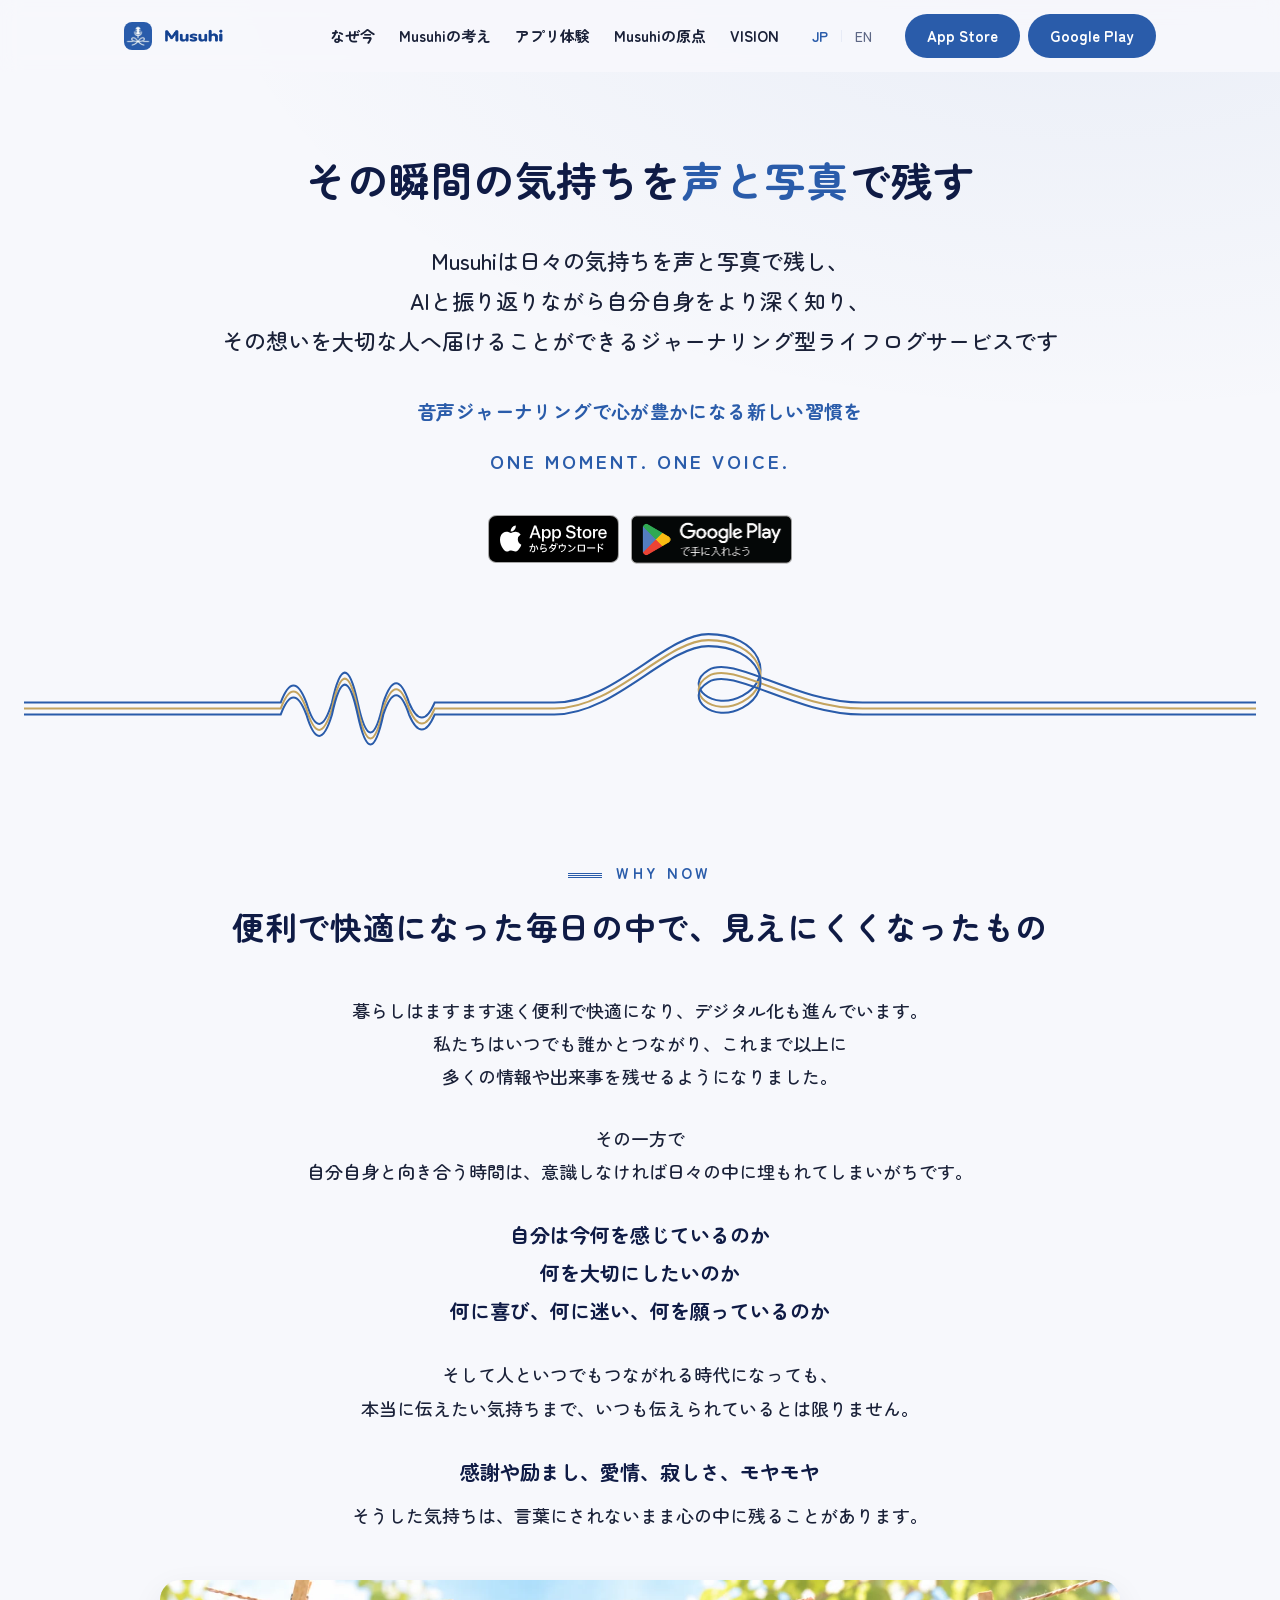
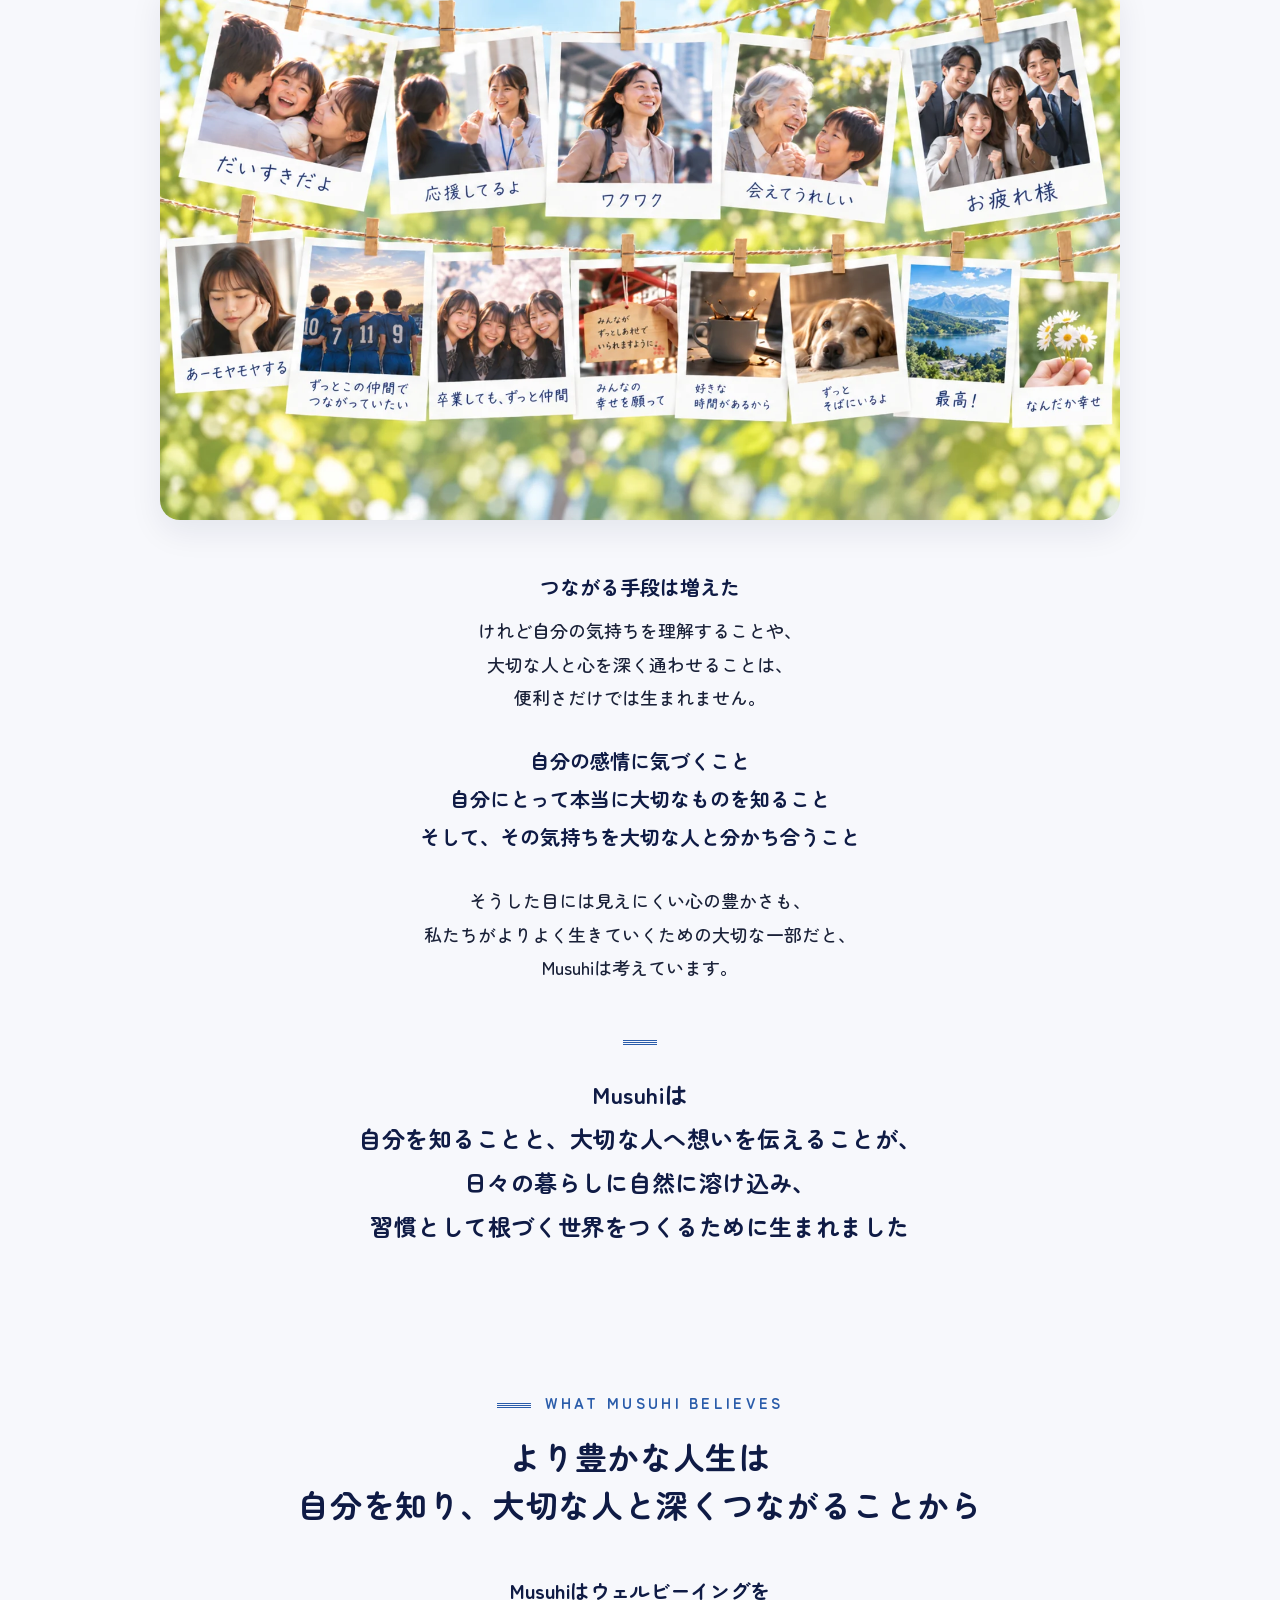
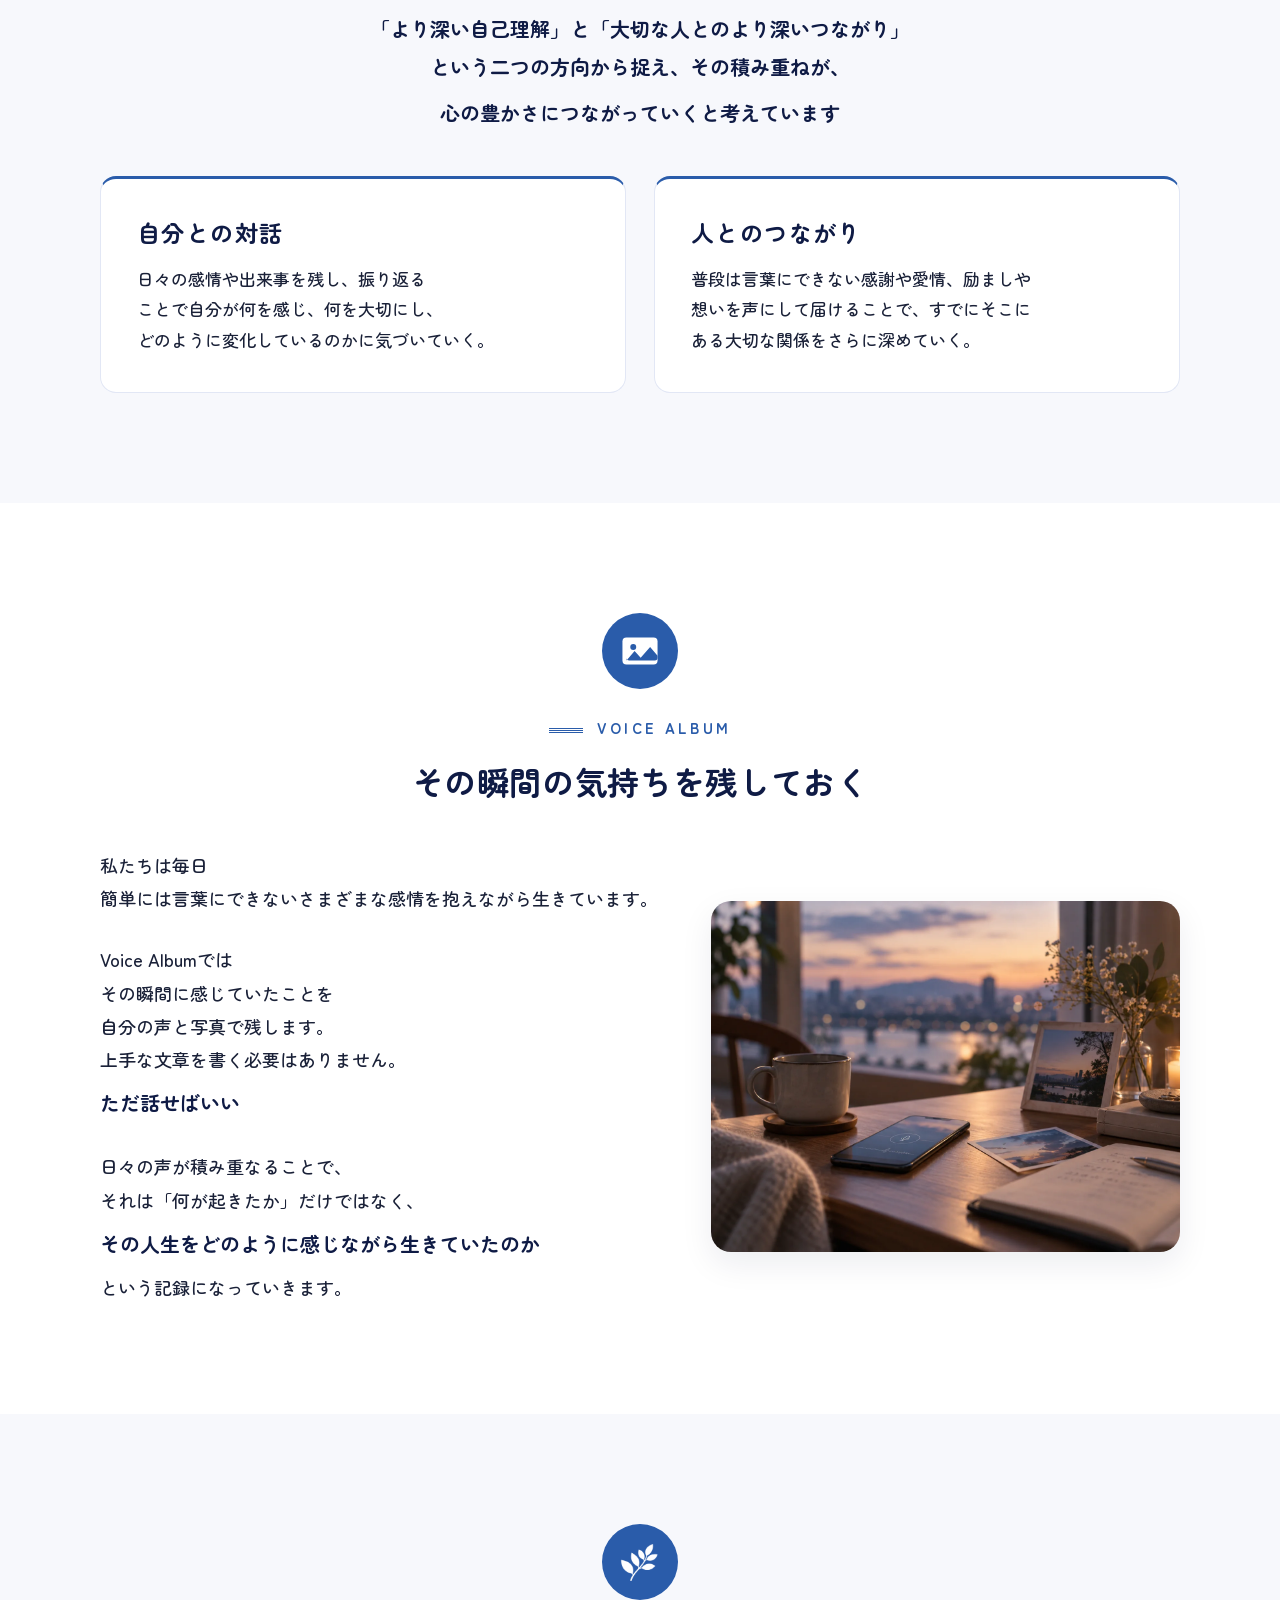
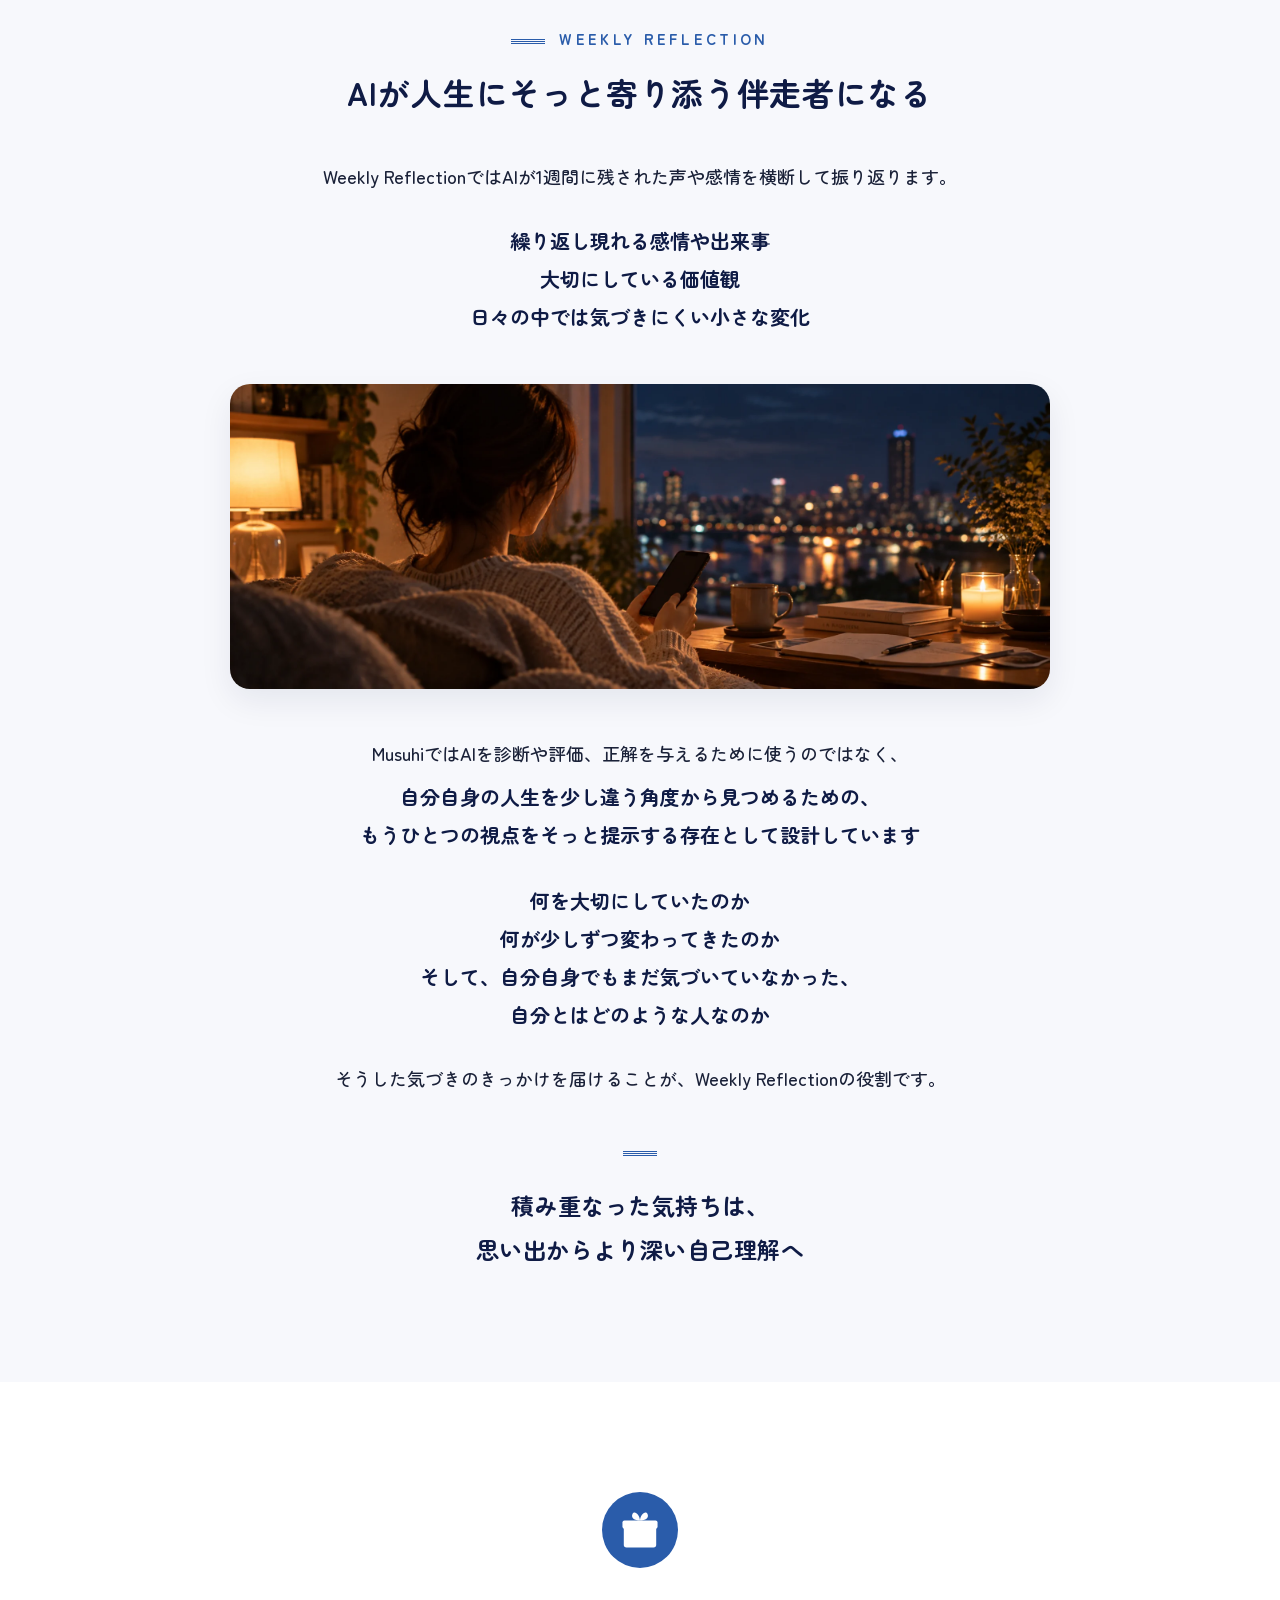
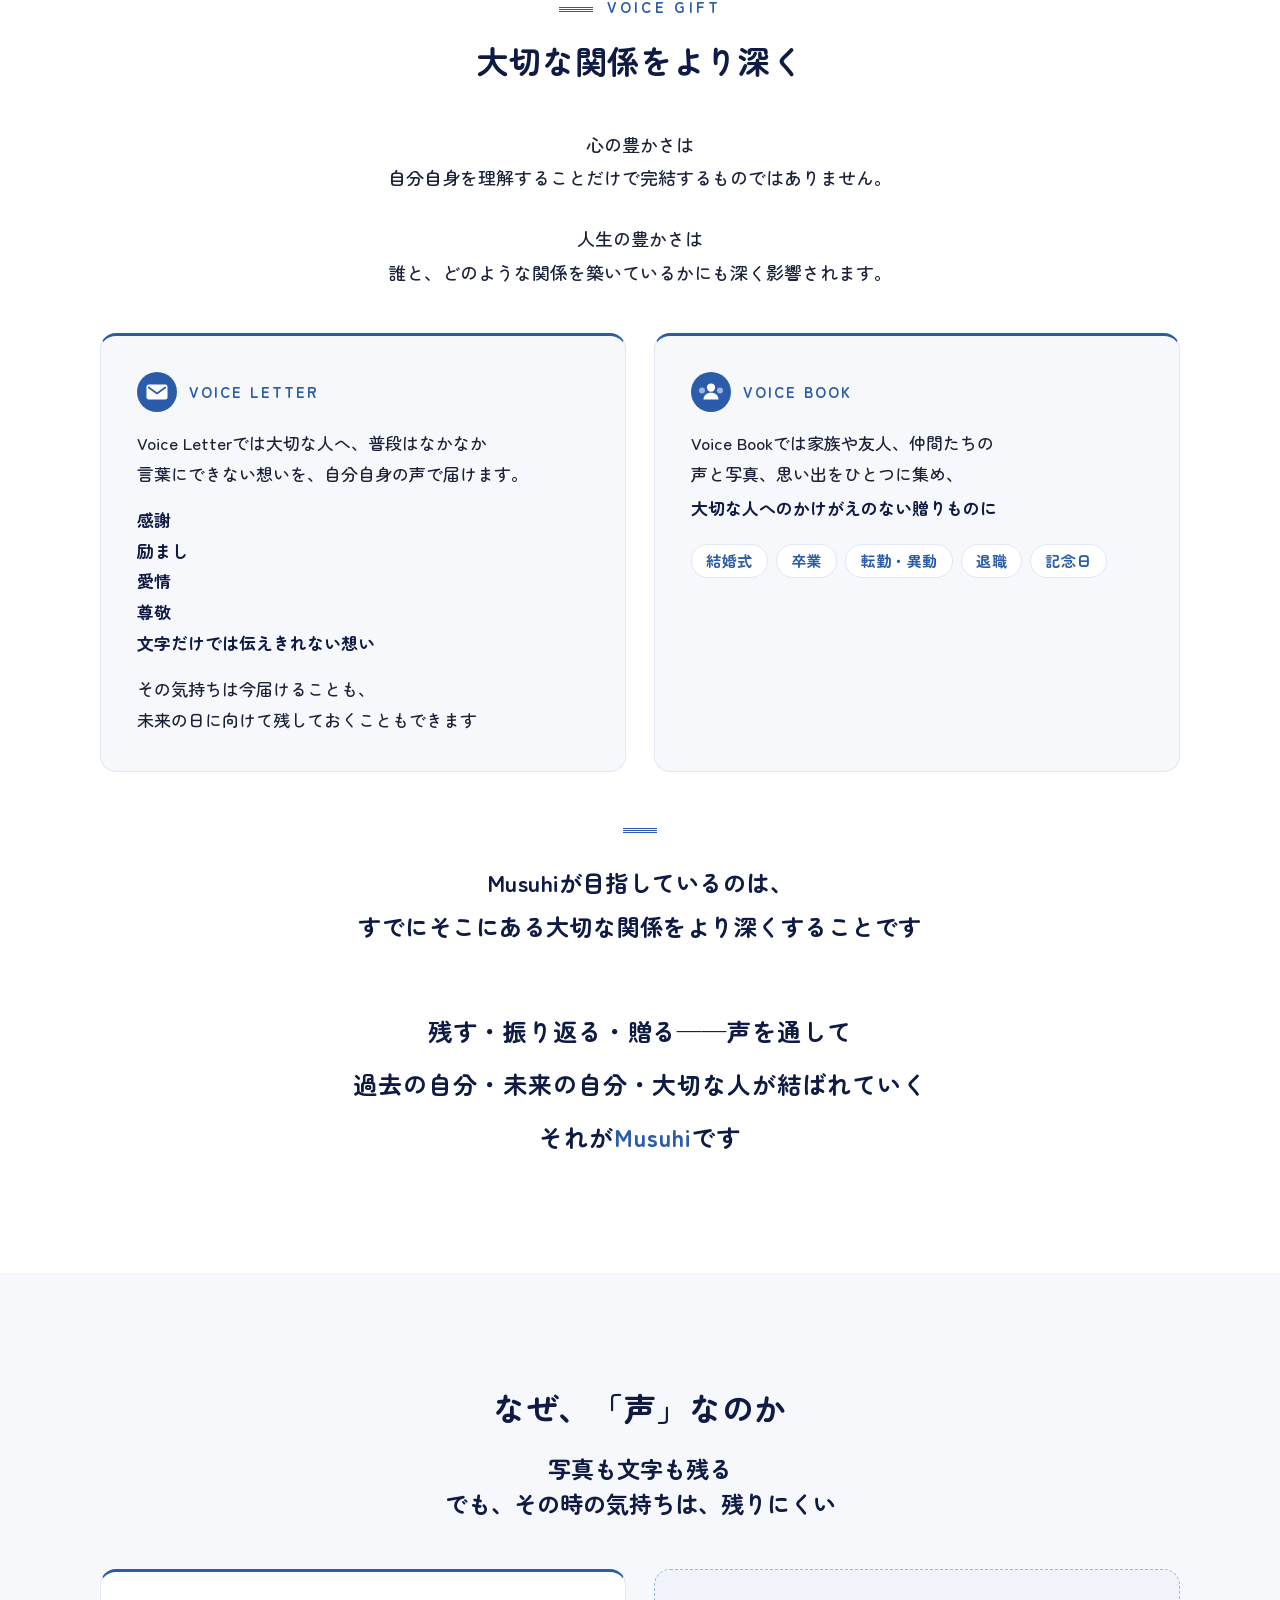
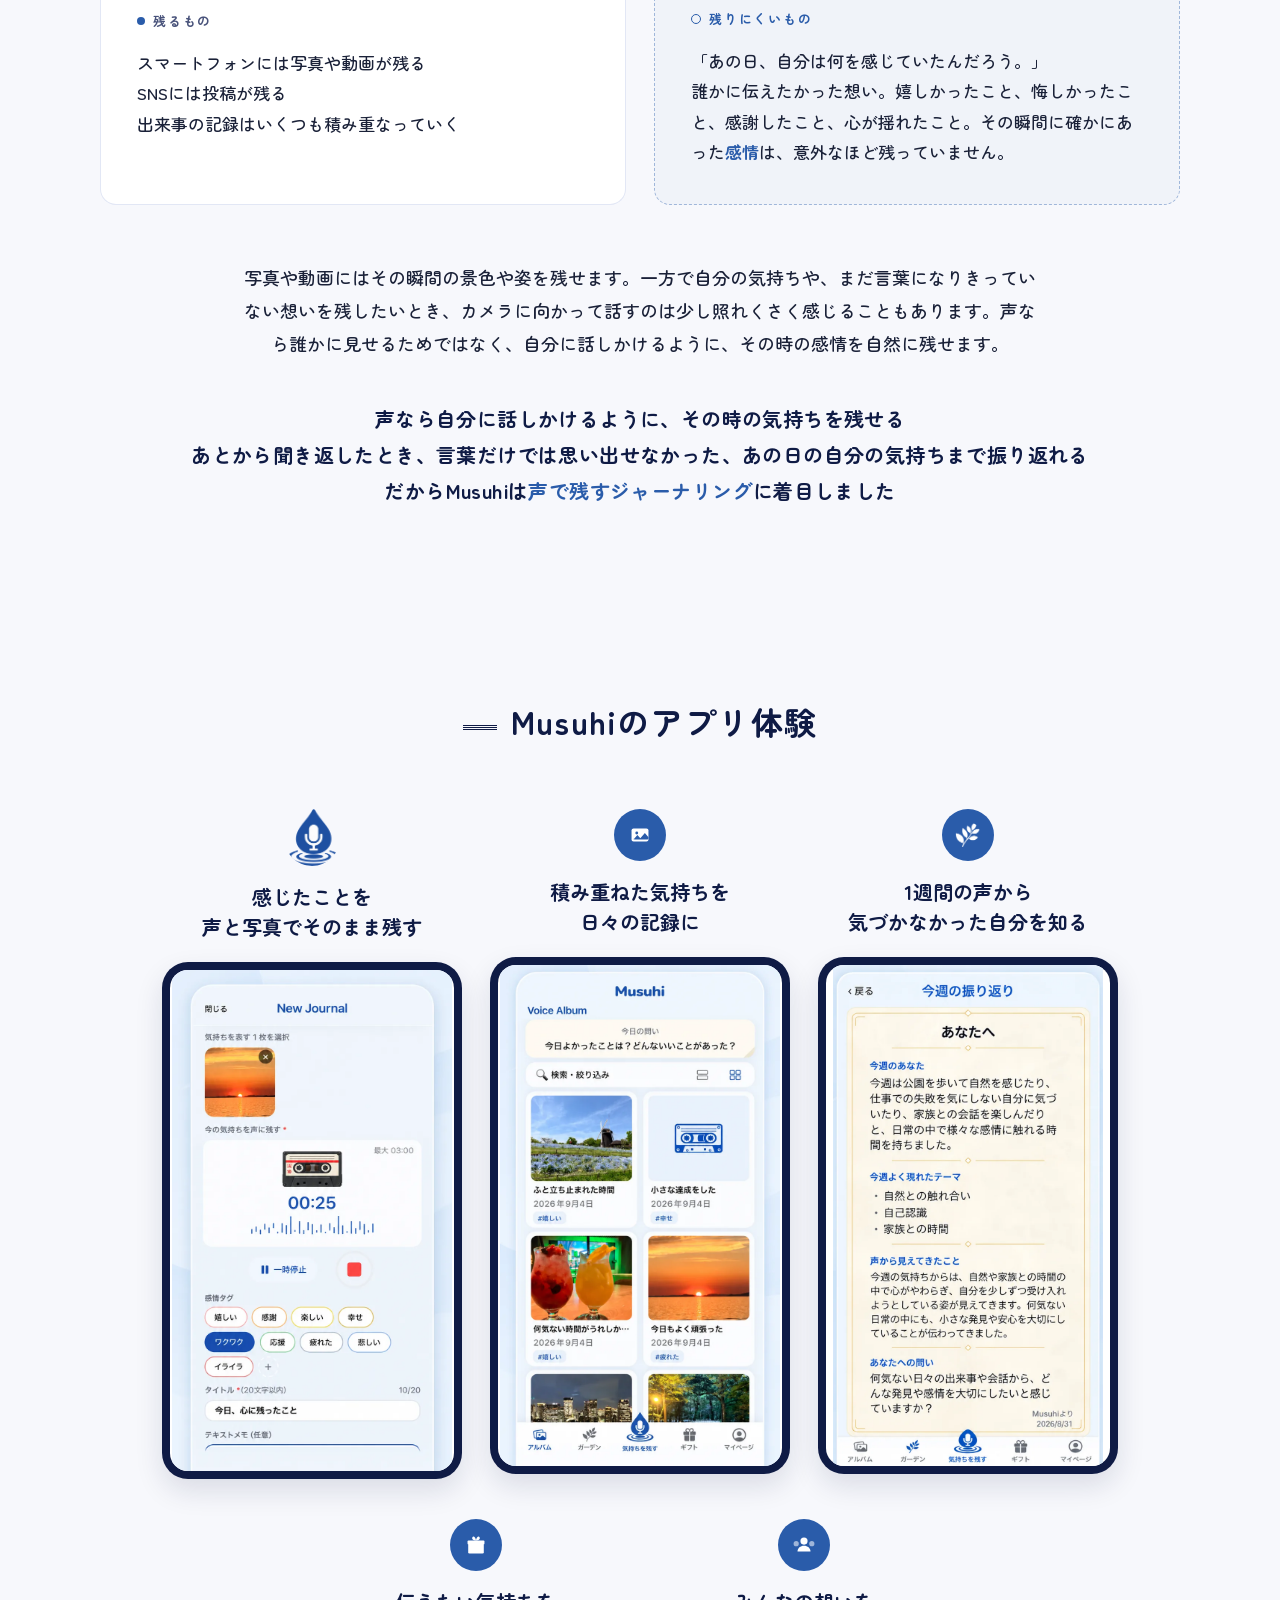
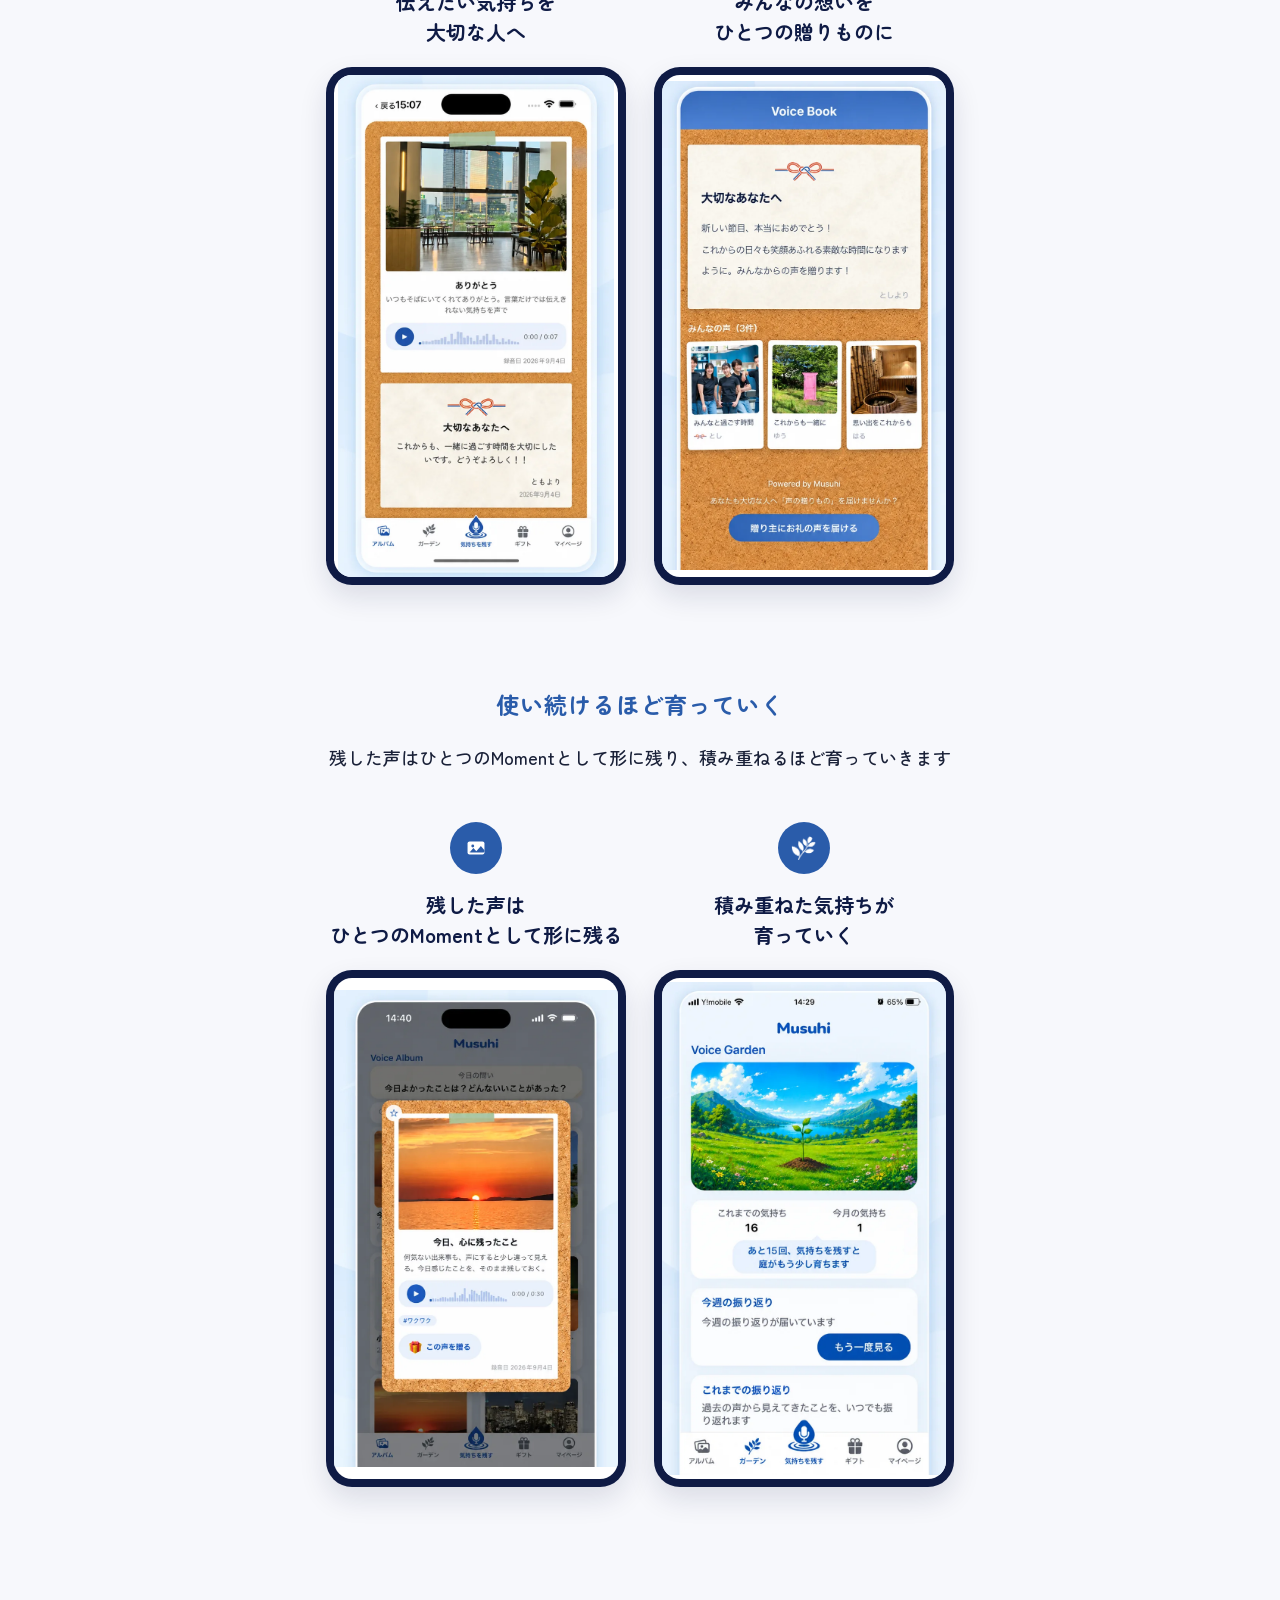
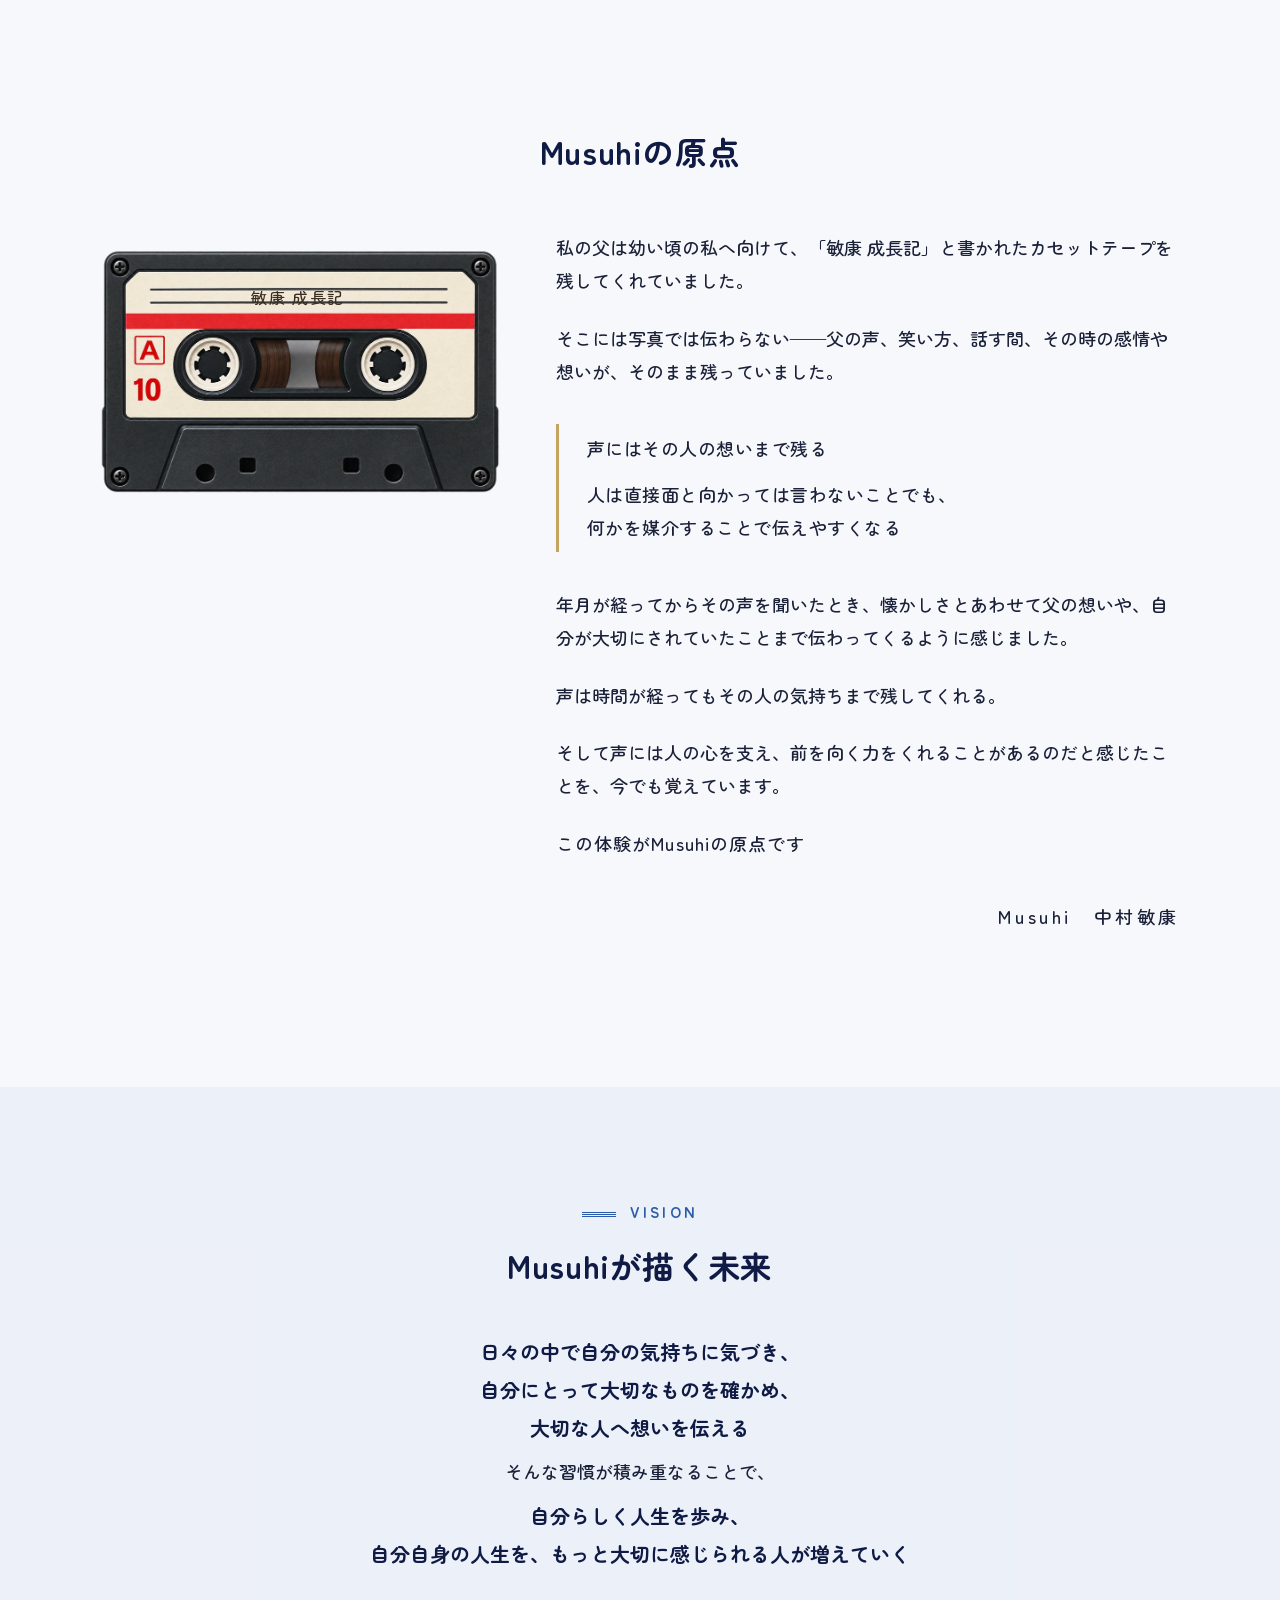
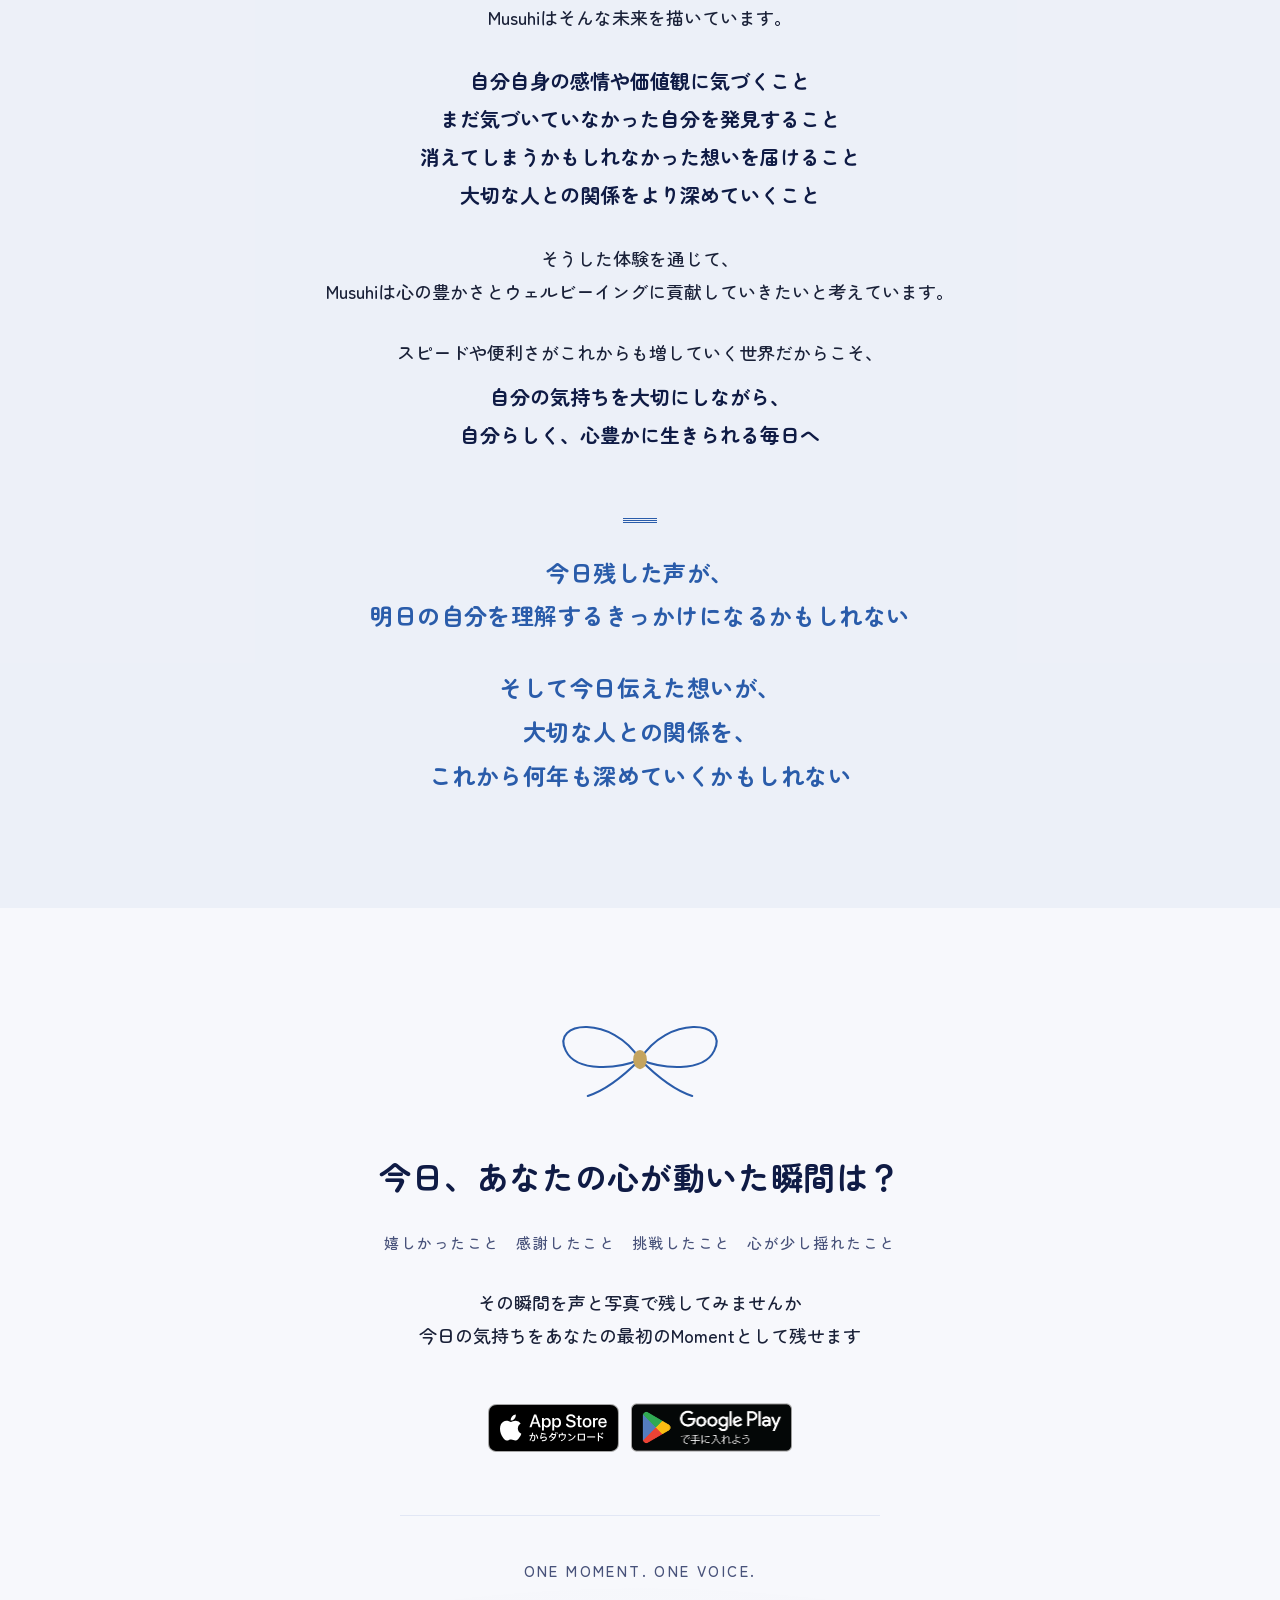
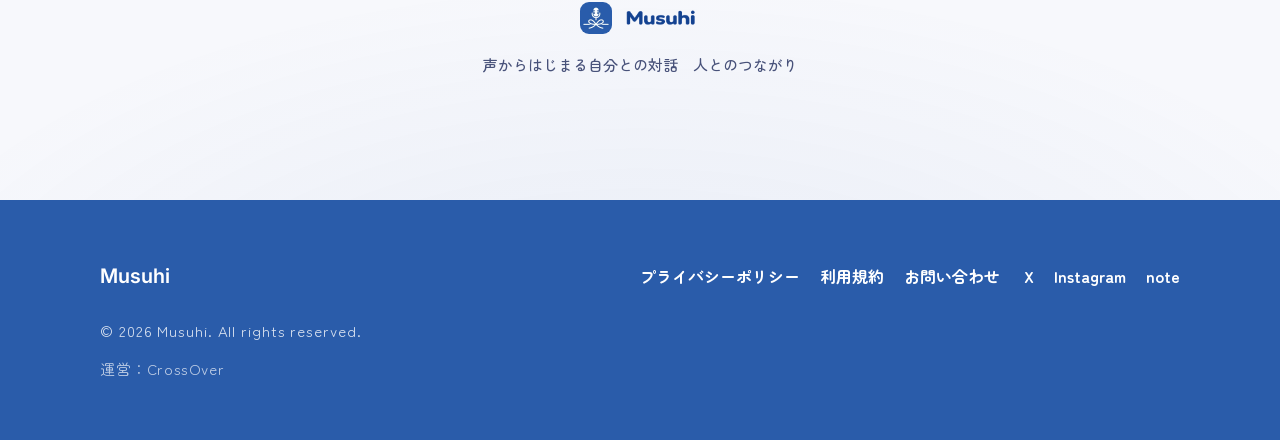
==== commit 2115a921: "Google Play導線と公式ストアバッジを追加 Co-Authored-By: Claude Sonnet 5.5 <noreply@anthropic.com>" ====
--- a/index.html
+++ b/index.html
@@ -41,7 +41,10 @@
       <span class="lang-toggle__sep" aria-hidden="true">｜</span>
       <button type="button" class="lang-toggle__btn" data-lang="en" aria-label="Switch language to English">EN</button>
     </div>
-    <a class="btn btn--primary btn--small" href="https://apps.apple.com/jp/app/musuhi/id6808240697" data-i18n="header.cta" data-i18n-attr="href:header.ctaHref" target="_blank" rel="noopener noreferrer">App Store</a>
+    <div class="site-header__stores">
+      <a class="btn btn--primary btn--small" href="https://apps.apple.com/jp/app/musuhi/id6808240697" data-i18n="header.cta" data-i18n-attr="href:header.ctaHref" target="_blank" rel="noopener noreferrer">App Store</a>
+      <a class="btn btn--primary btn--small" href="https://play.google.com/store/apps/details?id=com.musuhivoice.app" target="_blank" rel="noopener noreferrer">Google Play</a>
+    </div>
   </div>
 </header>
 
@@ -54,6 +57,10 @@
       <p class="hero__lead" data-i18n-html="hero.lead"><span class="ln"><span class="ph">Musuhiは</span><span class="ph">日々の気持ちを</span><span class="ph">声と写真で残し、</span></span><span class="ln"><span class="ph">AIと振り返りながら</span><span class="ph">自分自身を</span><span class="ph">より深く知り、</span></span><span class="ln"><span class="ph">その想いを</span><span class="ph">大切な人へ</span><span class="ph">届けることができる</span><span class="ph">ジャーナリング型</span><span class="ph">ライフログサービスです</span></span></p>
       <p class="hero__jingle" data-i18n-html="hero.jingle">音声ジャーナリングで<br class="br-sp">心が豊かになる新しい習慣を</p>
       <p class="hero__tagline" lang="en">One Moment. One Voice.</p>
+      <div class="store-badges hero__stores">
+        <a class="store-badge store-badge--apple" href="https://apps.apple.com/jp/app/musuhi/id6808240697" data-i18n-attr="href:badges.appStoreHref" target="_blank" rel="noopener noreferrer"><img src="assets/img/badges/app-store-ja.svg" alt="App Storeでダウンロード" width="109" height="40" data-i18n-attr="src:badges.appStoreImg,alt:badges.appStoreAlt"></a>
+        <a class="store-badge store-badge--play" href="https://play.google.com/store/apps/details?id=com.musuhivoice.app" target="_blank" rel="noopener noreferrer"><img src="assets/img/badges/google-play-ja.png" alt="Google Playで手に入れよう" width="646" height="250" data-i18n-attr="src:badges.playImg,alt:badges.playAlt"></a>
+      </div>
     </div>
     <div class="hero__cord" aria-hidden="true">
       <svg viewBox="0 0 1440 200" preserveAspectRatio="xMidYMid meet" fill="none">
@@ -80,7 +87,7 @@
         <p class="chapter__text reveal" data-i18n-html="whyNow.g4">そうした気持ちは、言葉にされないまま心の中に残ることがあります。</p>
       </div>
       <figure class="chapter__visual chapter__visual--why-now reveal">
-        <img src="assets/img/brand/why-now-polaroid-collage.webp" alt="さまざまな日常の感情や大切な人とのつながりを表すポラロイド写真" width="1672" height="941" loading="lazy" decoding="async">
+        <img src="assets/img/brand/why-now-polaroid-collage.webp" alt="さまざまな日常の感情や大切な人とのつながりを表すポラロイド写真" width="1672" height="941" loading="lazy" decoding="async" data-i18n-attr="src:whyNow.visualImg,alt:whyNow.visualAlt">
       </figure>
       <div class="chapter__body">
         <p class="chapter__em chapter__em--lead reveal" data-i18n-html="whyNow.e2"><span class="ln"><span class="ph">つながる手段は</span><span class="ph">増えた</span></span></p>
@@ -389,7 +396,10 @@
       <p class="cta-final__list reveal" data-i18n="ctaFinal.list">嬉しかったこと　感謝したこと　挑戦したこと　心が少し揺れたこと</p>
       <p class="cta-final__lead reveal" data-i18n-html="ctaFinal.lead">その瞬間を声と写真で残してみませんか<br>今日の気持ちをあなたの最初のMomentとして残せます</p>
       <div class="cta-final__action reveal">
-        <a class="btn btn--primary btn--large" href="https://apps.apple.com/jp/app/musuhi/id6808240697" data-i18n="ctaFinal.button" data-i18n-attr="href:ctaFinal.buttonHref" target="_blank" rel="noopener noreferrer">App StoreでMusuhiをはじめる</a>
+        <div class="store-badges ">
+        <a class="store-badge store-badge--apple" href="https://apps.apple.com/jp/app/musuhi/id6808240697" data-i18n-attr="href:badges.appStoreHref" target="_blank" rel="noopener noreferrer"><img src="assets/img/badges/app-store-ja.svg" alt="App Storeでダウンロード" width="109" height="40" data-i18n-attr="src:badges.appStoreImg,alt:badges.appStoreAlt"></a>
+        <a class="store-badge store-badge--play" href="https://play.google.com/store/apps/details?id=com.musuhivoice.app" target="_blank" rel="noopener noreferrer"><img src="assets/img/badges/google-play-ja.png" alt="Google Playで手に入れよう" width="646" height="250" data-i18n-attr="src:badges.playImg,alt:badges.playAlt"></a>
+      </div>
       </div>
       <div class="cta-final__brand reveal">
         <p class="cta-final__tagline" lang="en">One Moment. One Voice.</p>
--- a/assets/css/style.css
+++ b/assets/css/style.css
@@ -205,6 +205,9 @@
 .site-header__nav a:hover { color: var(--ruri); }
 
 .site-header .btn--small { font-size: 15px; }
+
+.site-header__stores { display: flex; align-items: center; gap: 8px; flex-shrink: 0; }
+.site-header__stores .btn--small { min-height: 44px; }
 
 /* 言語切替（JP｜EN）。ナビと同じ余白リズムに合わせつつ、CTAより一段控えめな重み */
 .lang-toggle {
@@ -575,10 +578,6 @@
   box-shadow: 0 12px 32px rgba(15, 27, 69, 0.08);
 }
 
-/* EN表示時: Why Nowのコラージュは画像内に日本語コメントを含むため非表示にする
-   （EN専用assetは別途作成が必要） */
-html[lang="en"] .chapter__visual--why-now { display: none; }
-
 /* Weekly Reflection: 本文幅の少し外まで広げつつ、Why Nowより一回り小さく中央に大きく見せる
    （説明文 → Visual → AI思想、という一本の流れの中の視覚的ブレイク） */
 .chapter__visual--weekly-reflection { max-width: 820px; }
@@ -1012,7 +1011,33 @@
   margin: 0 auto 44px;
 }
 
+/* 公式ストアバッジ: 比率・色は変更せず高さのみ指定。Google PlayのPNGは余白込みのため、可視部がApple SVGと揃う高さに換算 */
+.store-badges {
+  --badge-h: 48px;
+  display: flex;
+  flex-wrap: wrap;
+  justify-content: center;
+  align-items: center;
+  gap: 8px 12px;
+}
+
+.hero__stores { margin-top: 28px; }
+
 .cta-final__action { margin-bottom: 56px; }
+
+.store-badge { display: inline-flex; line-height: 0; border-radius: 8px; }
+
+.store-badge img { display: block; width: auto; }
+
+.store-badge--apple img { height: var(--badge-h); }
+
+.store-badge--play img { height: calc(var(--badge-h) * 250 / 192); }
+
+html:lang(en) .store-badge--play img { height: calc(var(--badge-h) * 250 / 168); }
+
+@media (max-width: 480px) {
+  .store-badges { --badge-h: 44px; }
+}
 
 .cta-final__brand {
   display: flex;
@@ -1344,3 +1369,12 @@
 
   .cta-final__list { line-height: 2.4; }
 }
+
+/* Header: 2ストア導線が狭幅で切れないよう、ワードマークを隠しボタンを詰める（アイコンは残す） */
+@media (max-width: 520px) {
+  .site-header__wordmark { display: none; }
+  .site-header__stores { gap: 6px; }
+  .site-header .site-header__stores .btn--small,
+  html[lang="en"] .site-header .site-header__stores .btn--small { font-size: 12px; padding: 8px 12px; }
+  .site-header__inner { gap: 8px; }
+}
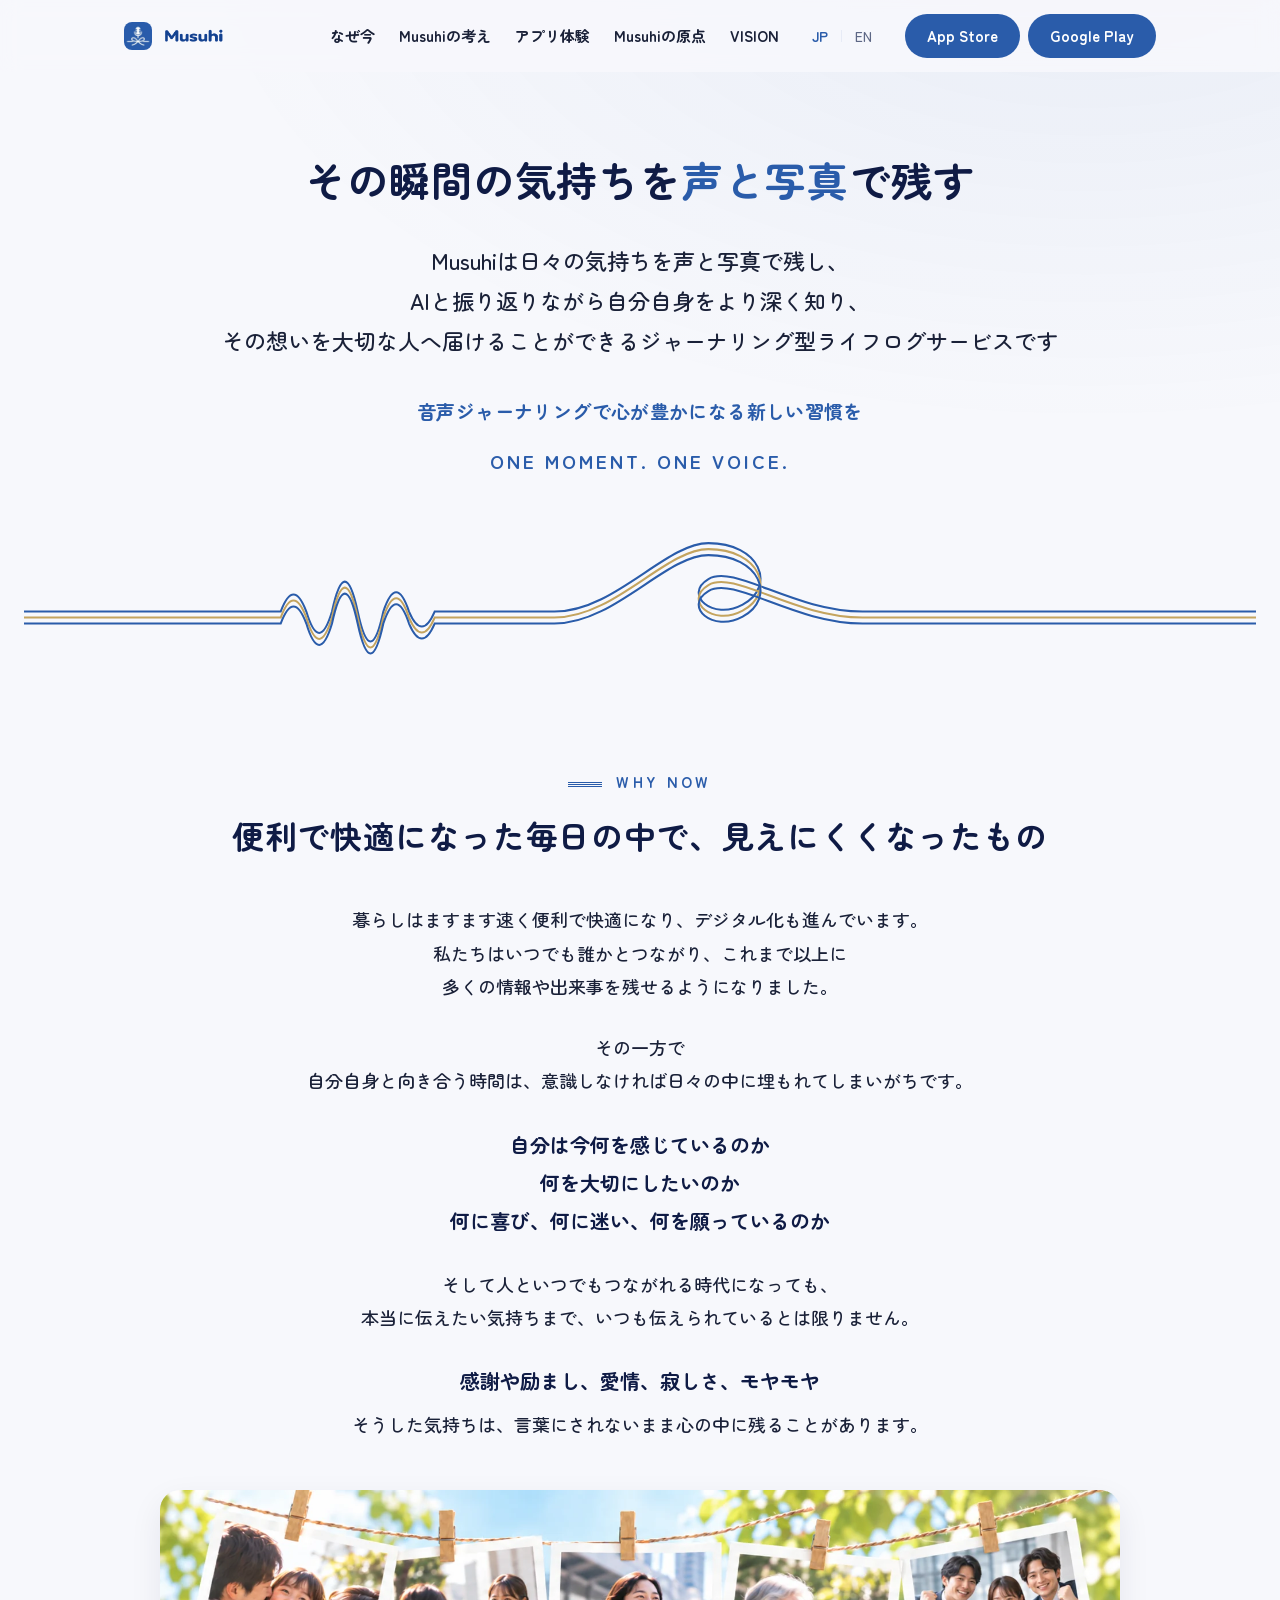
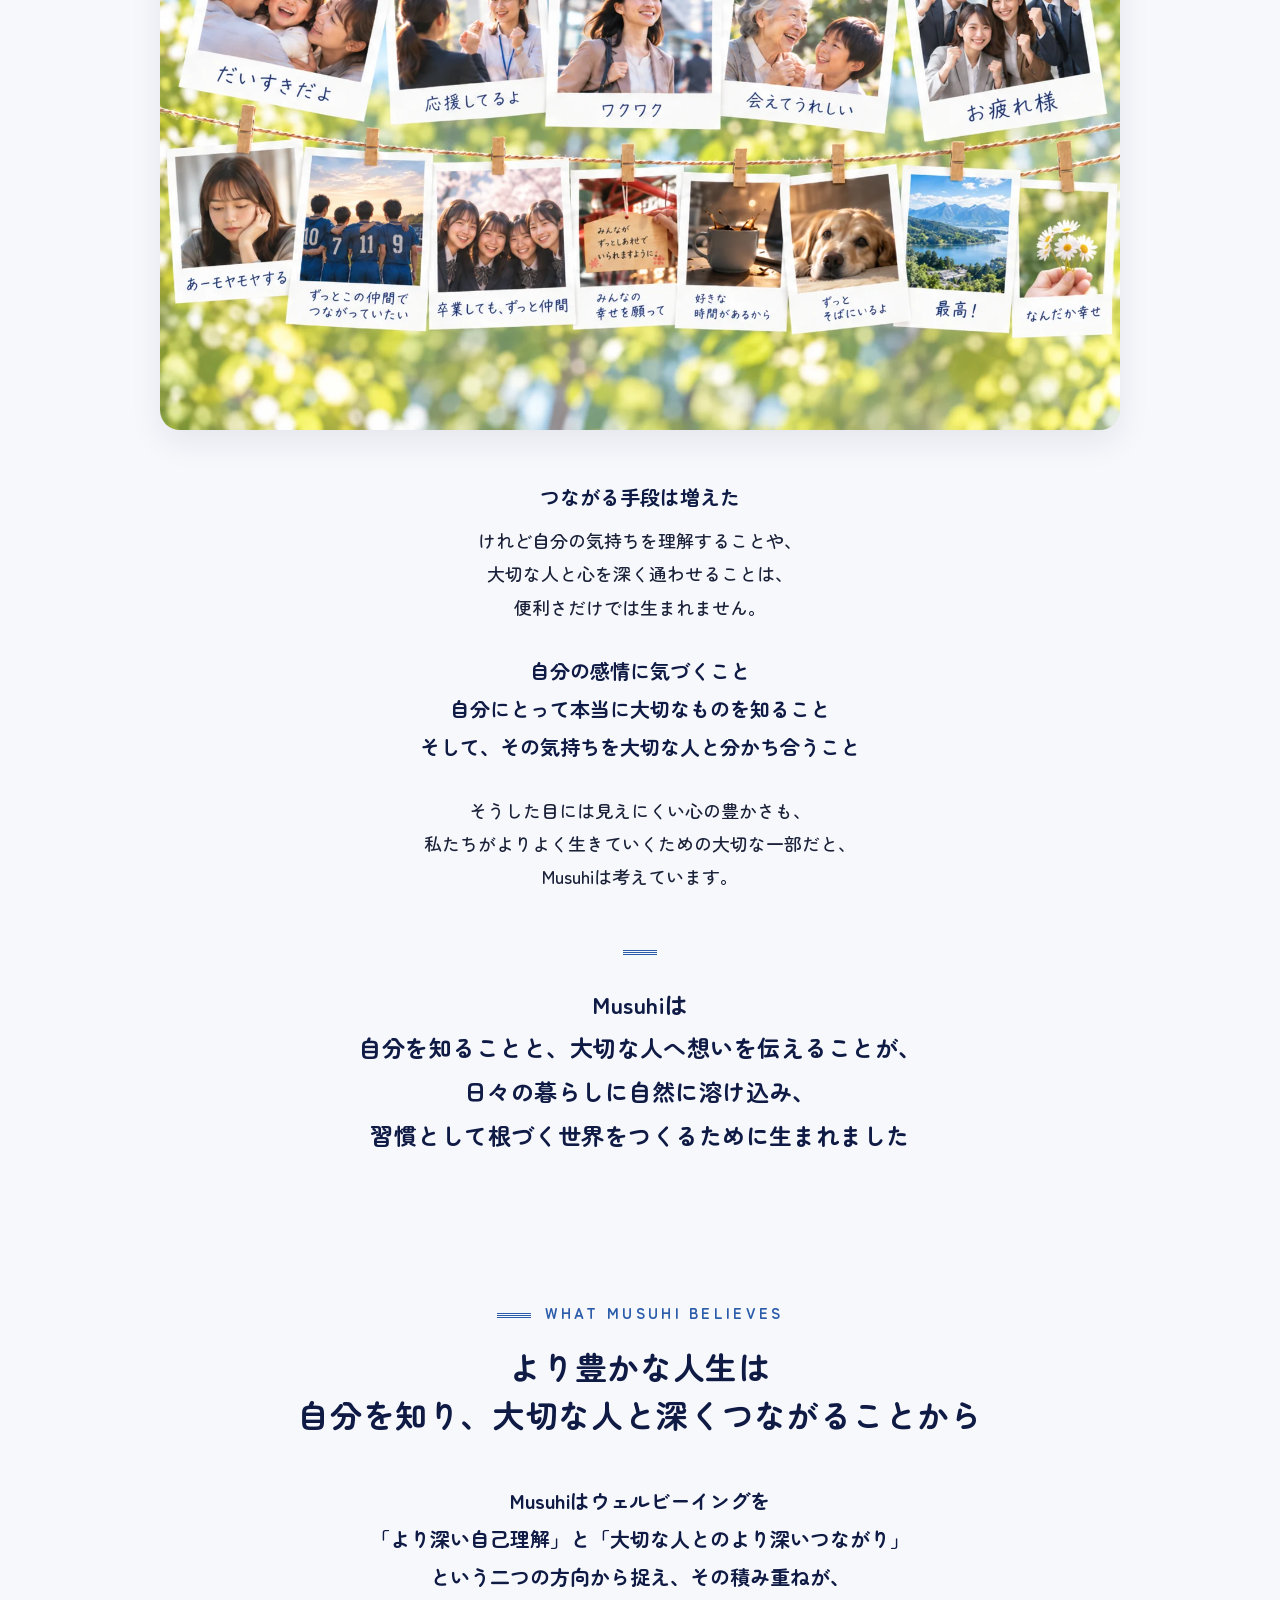
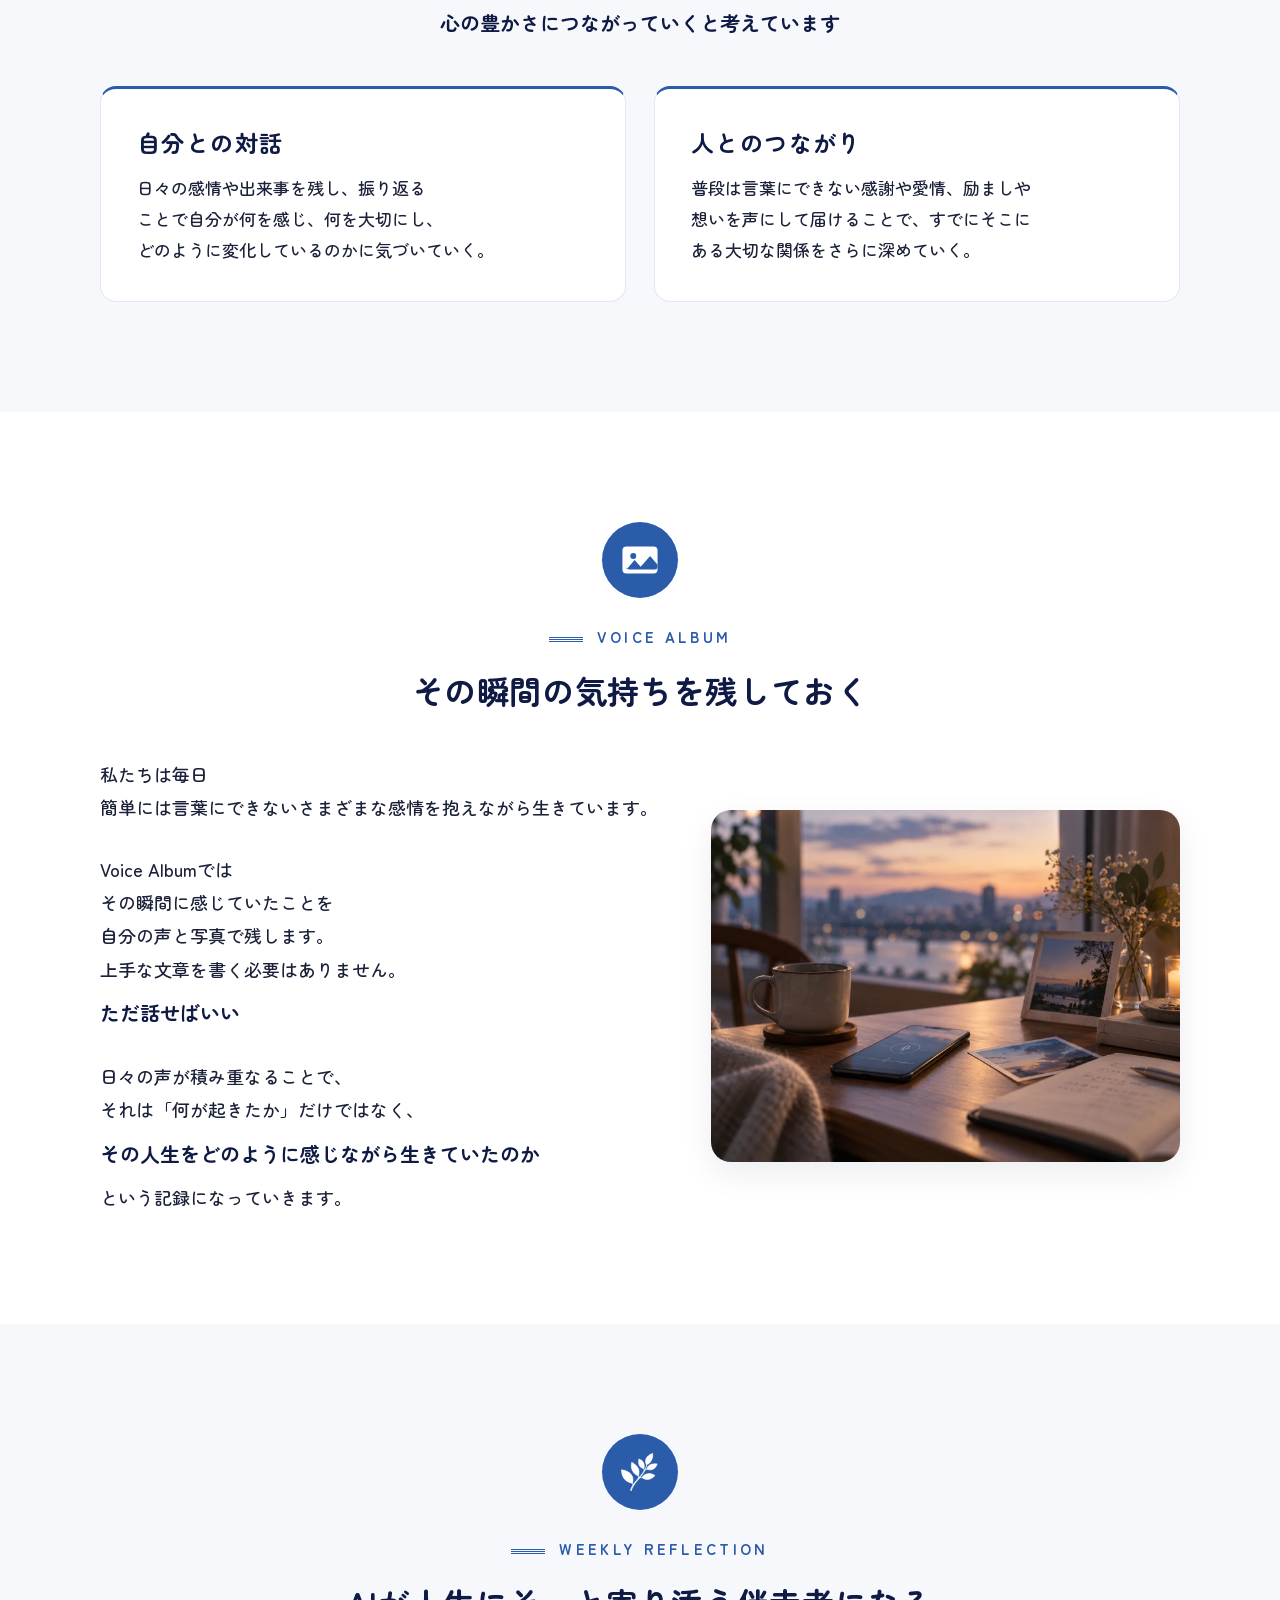
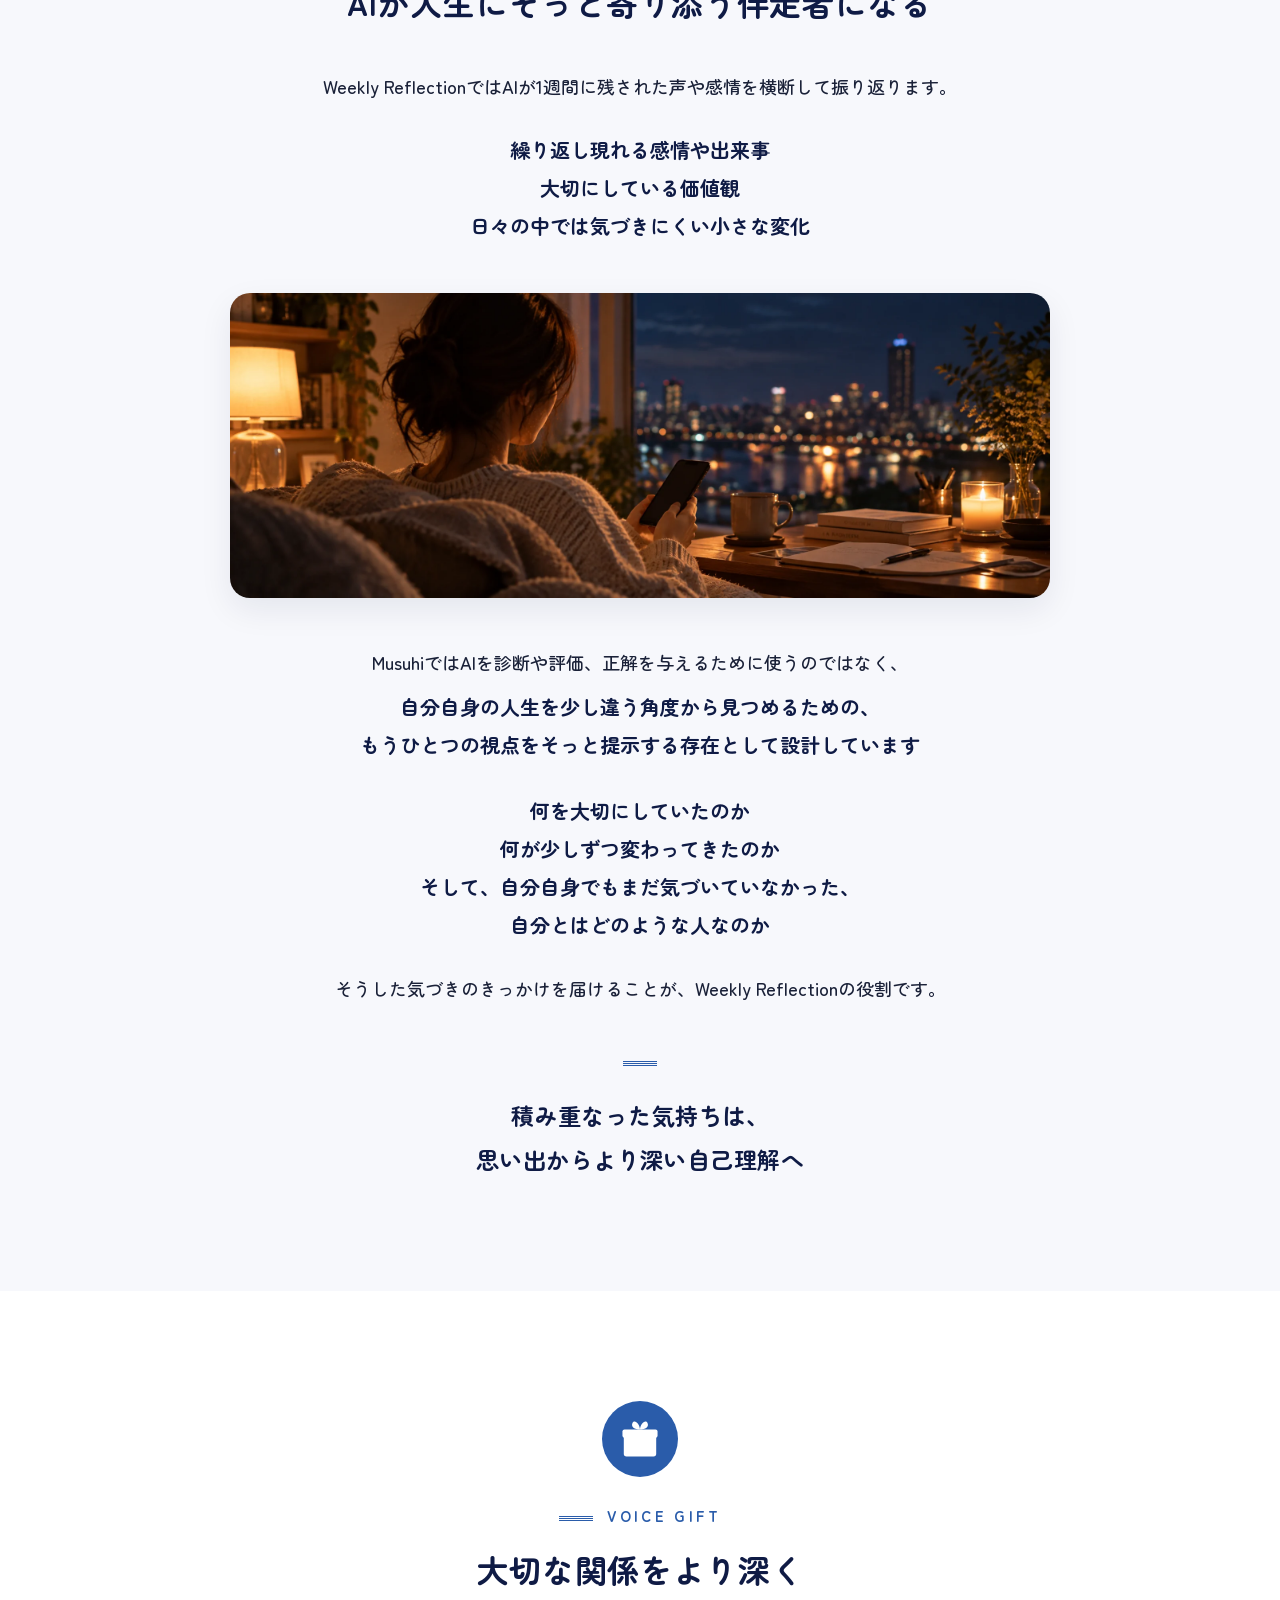
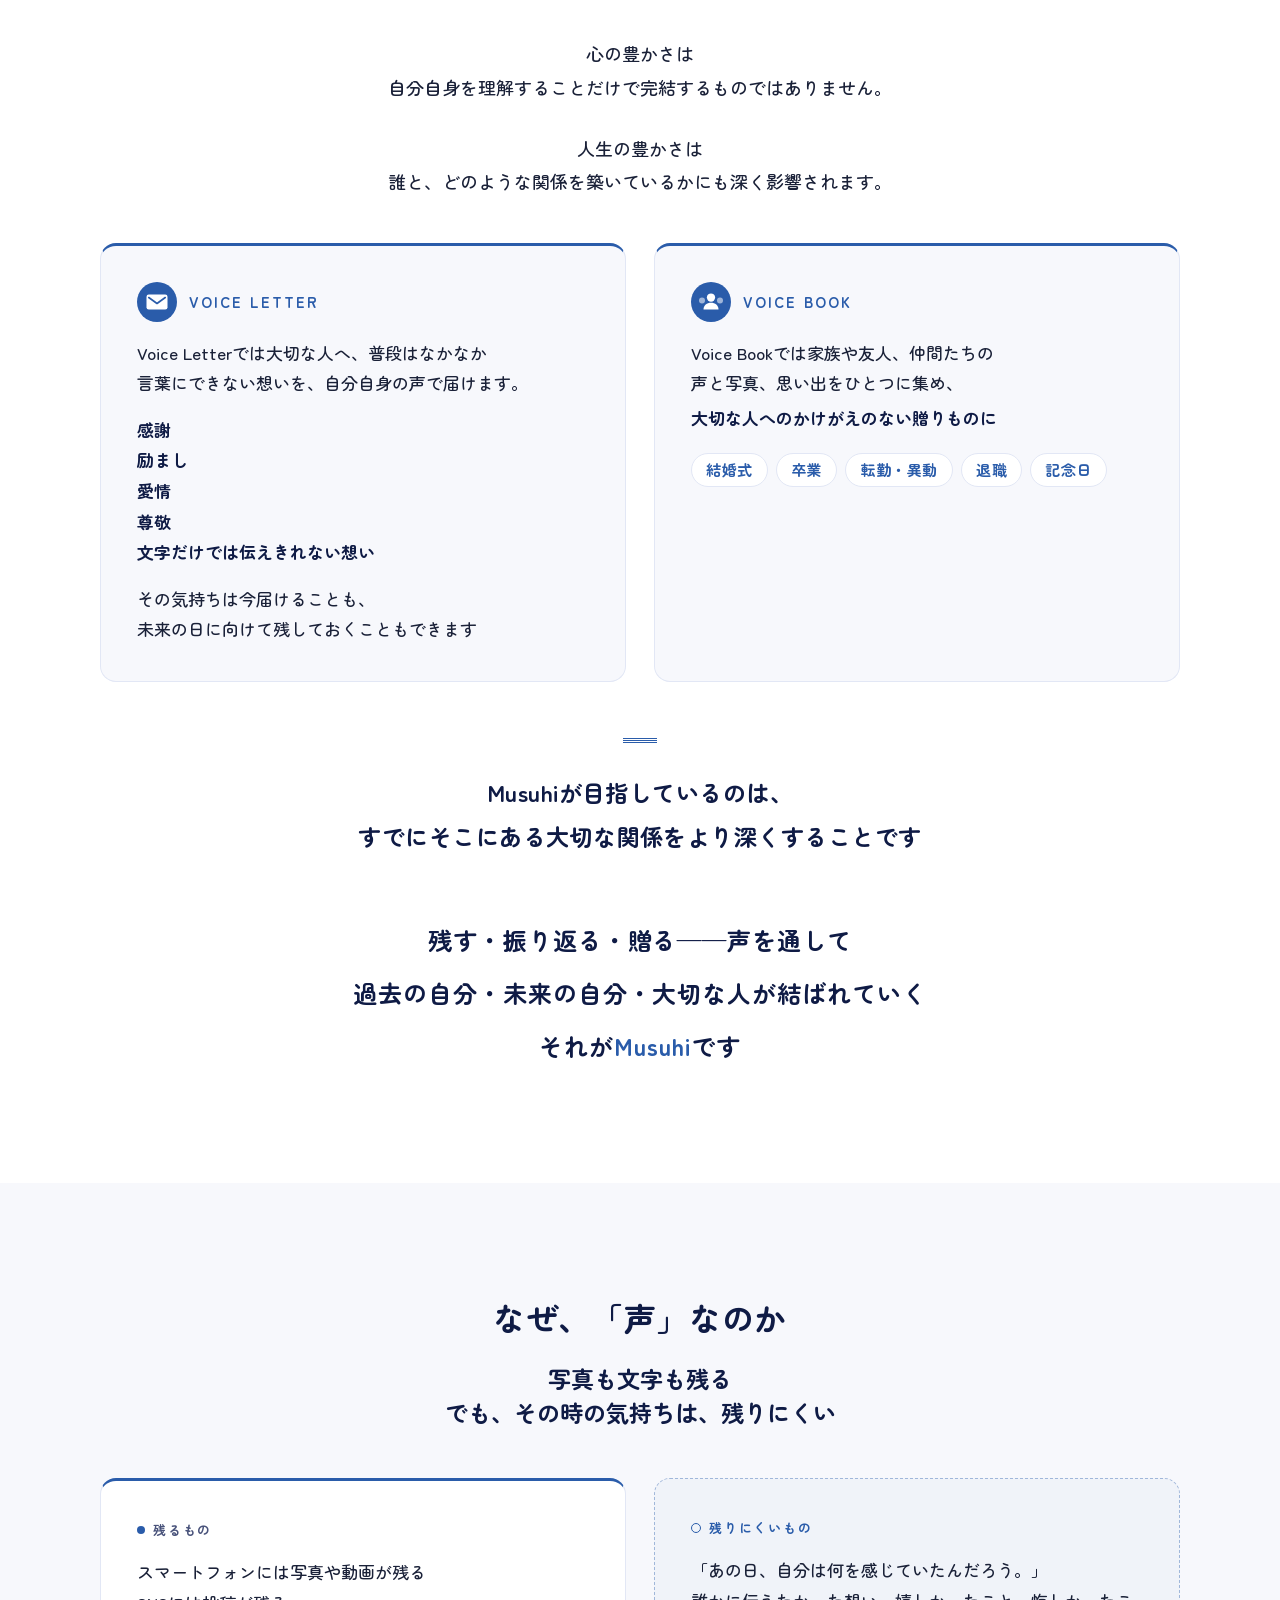
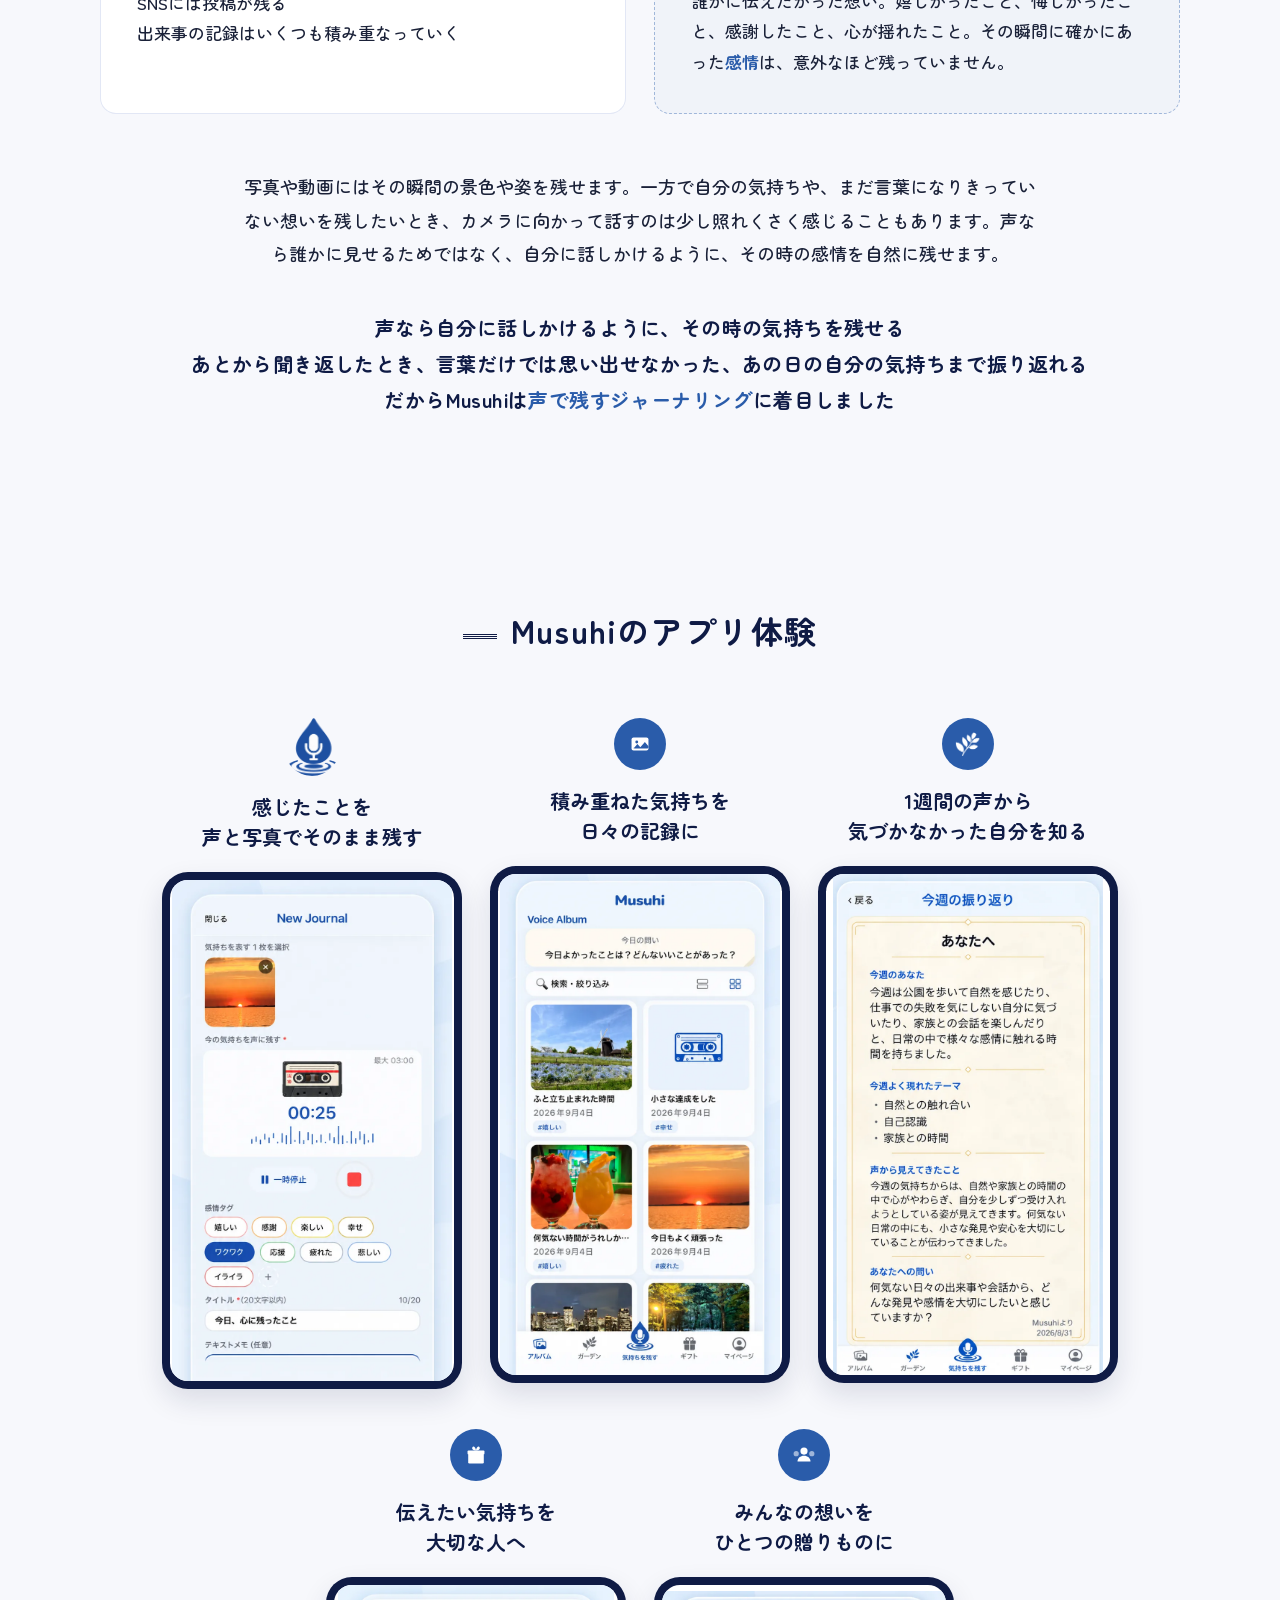
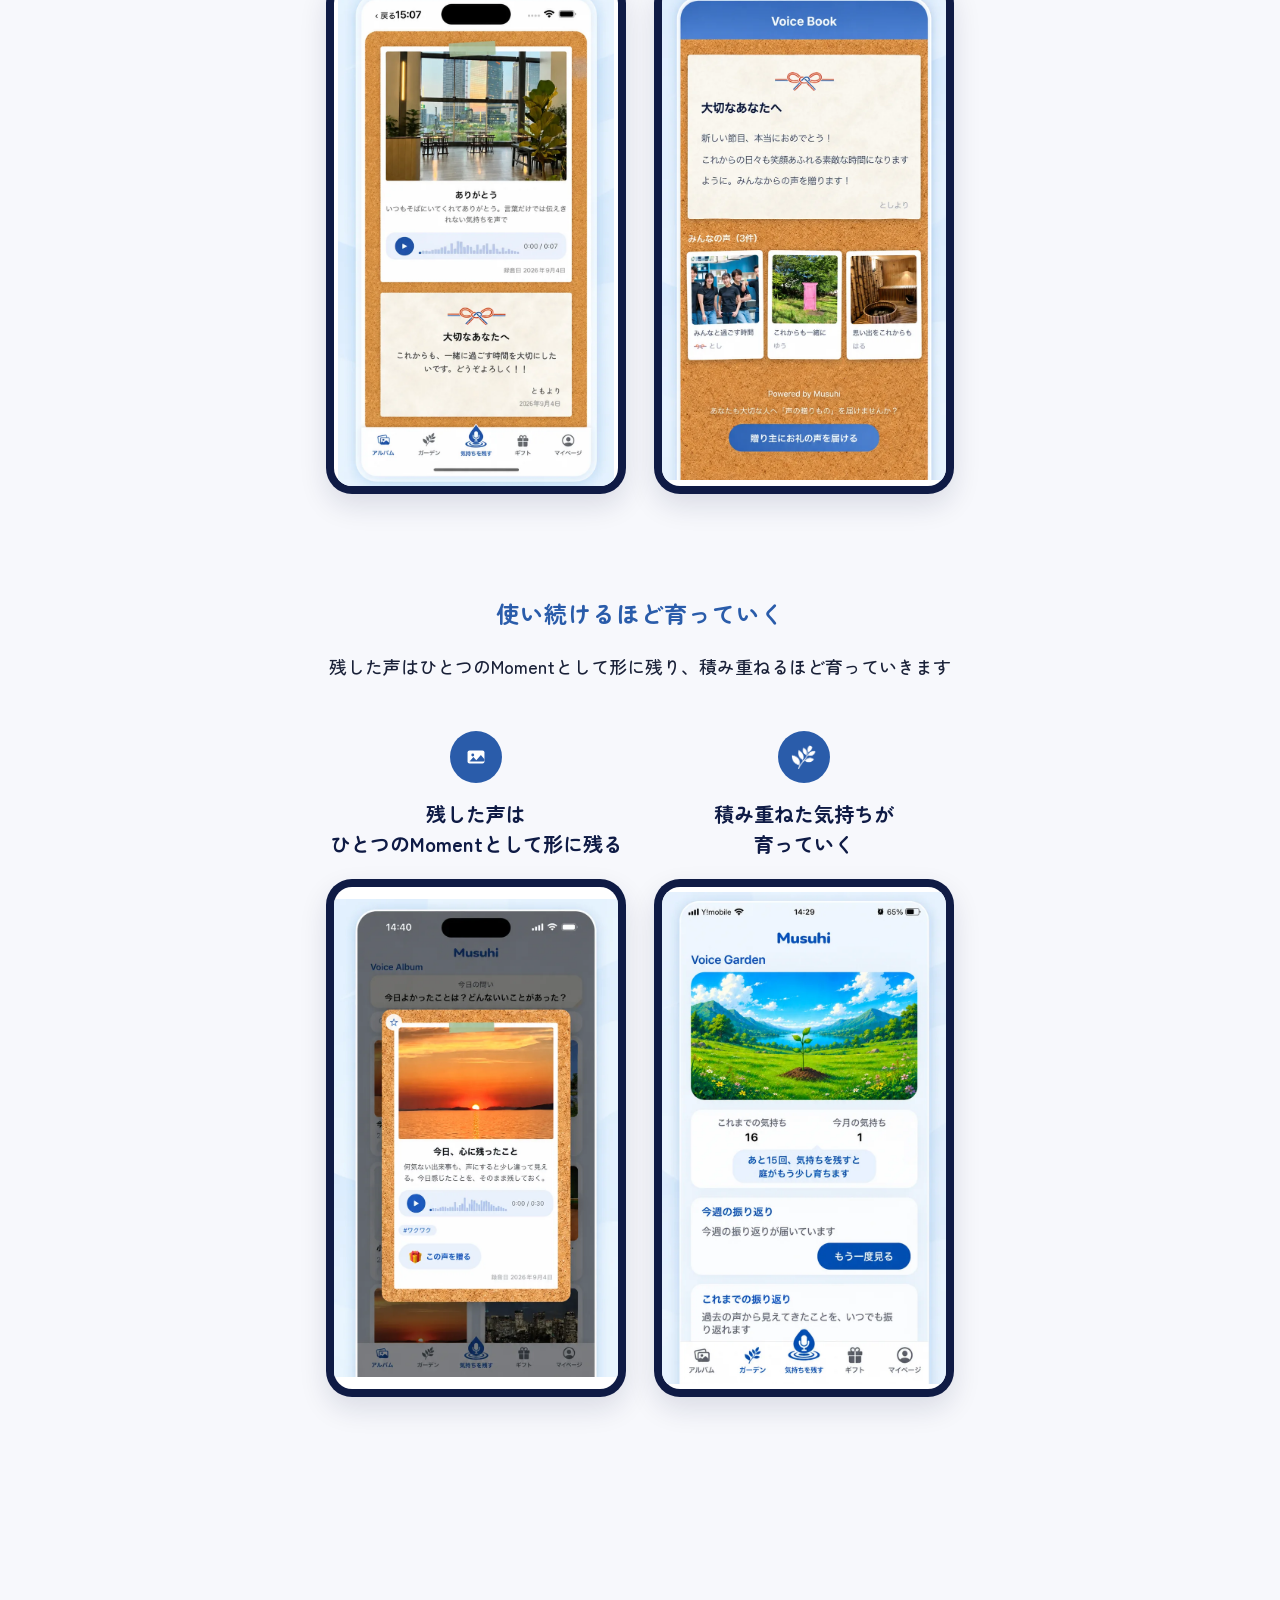
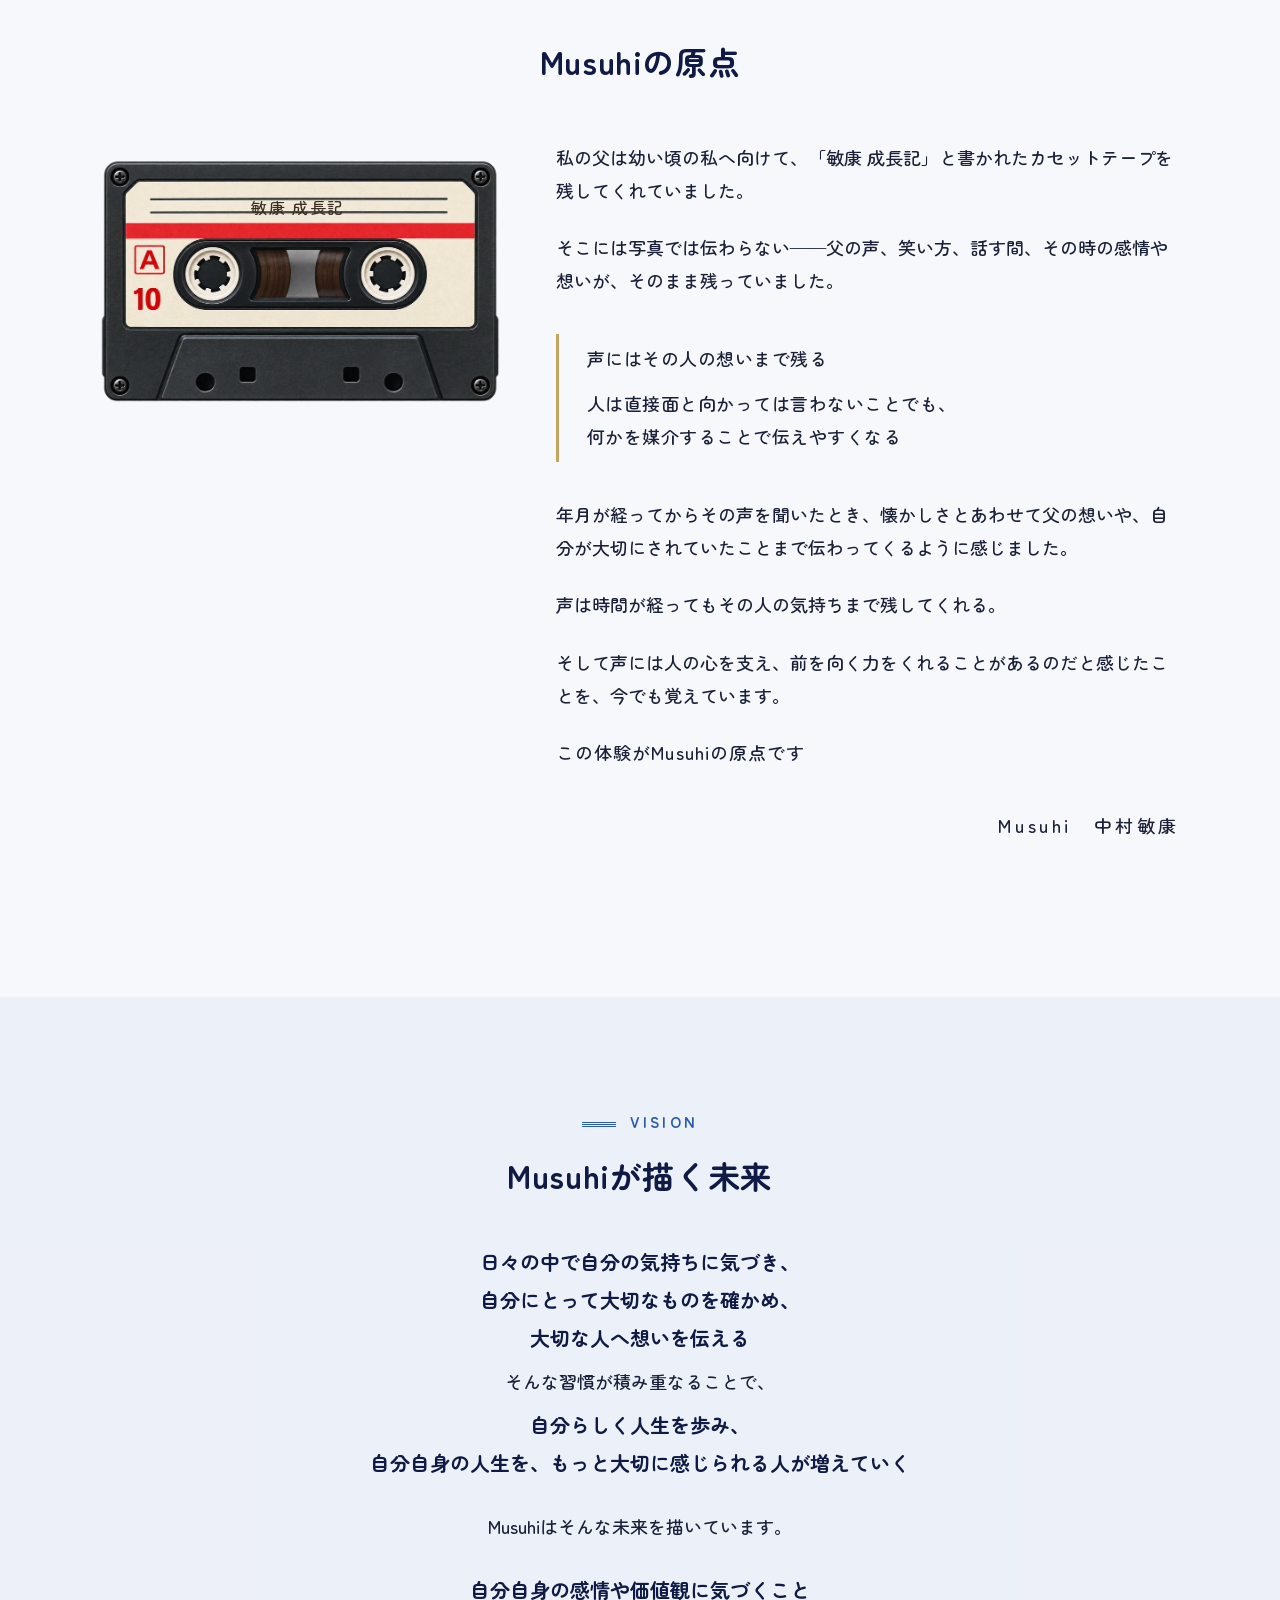
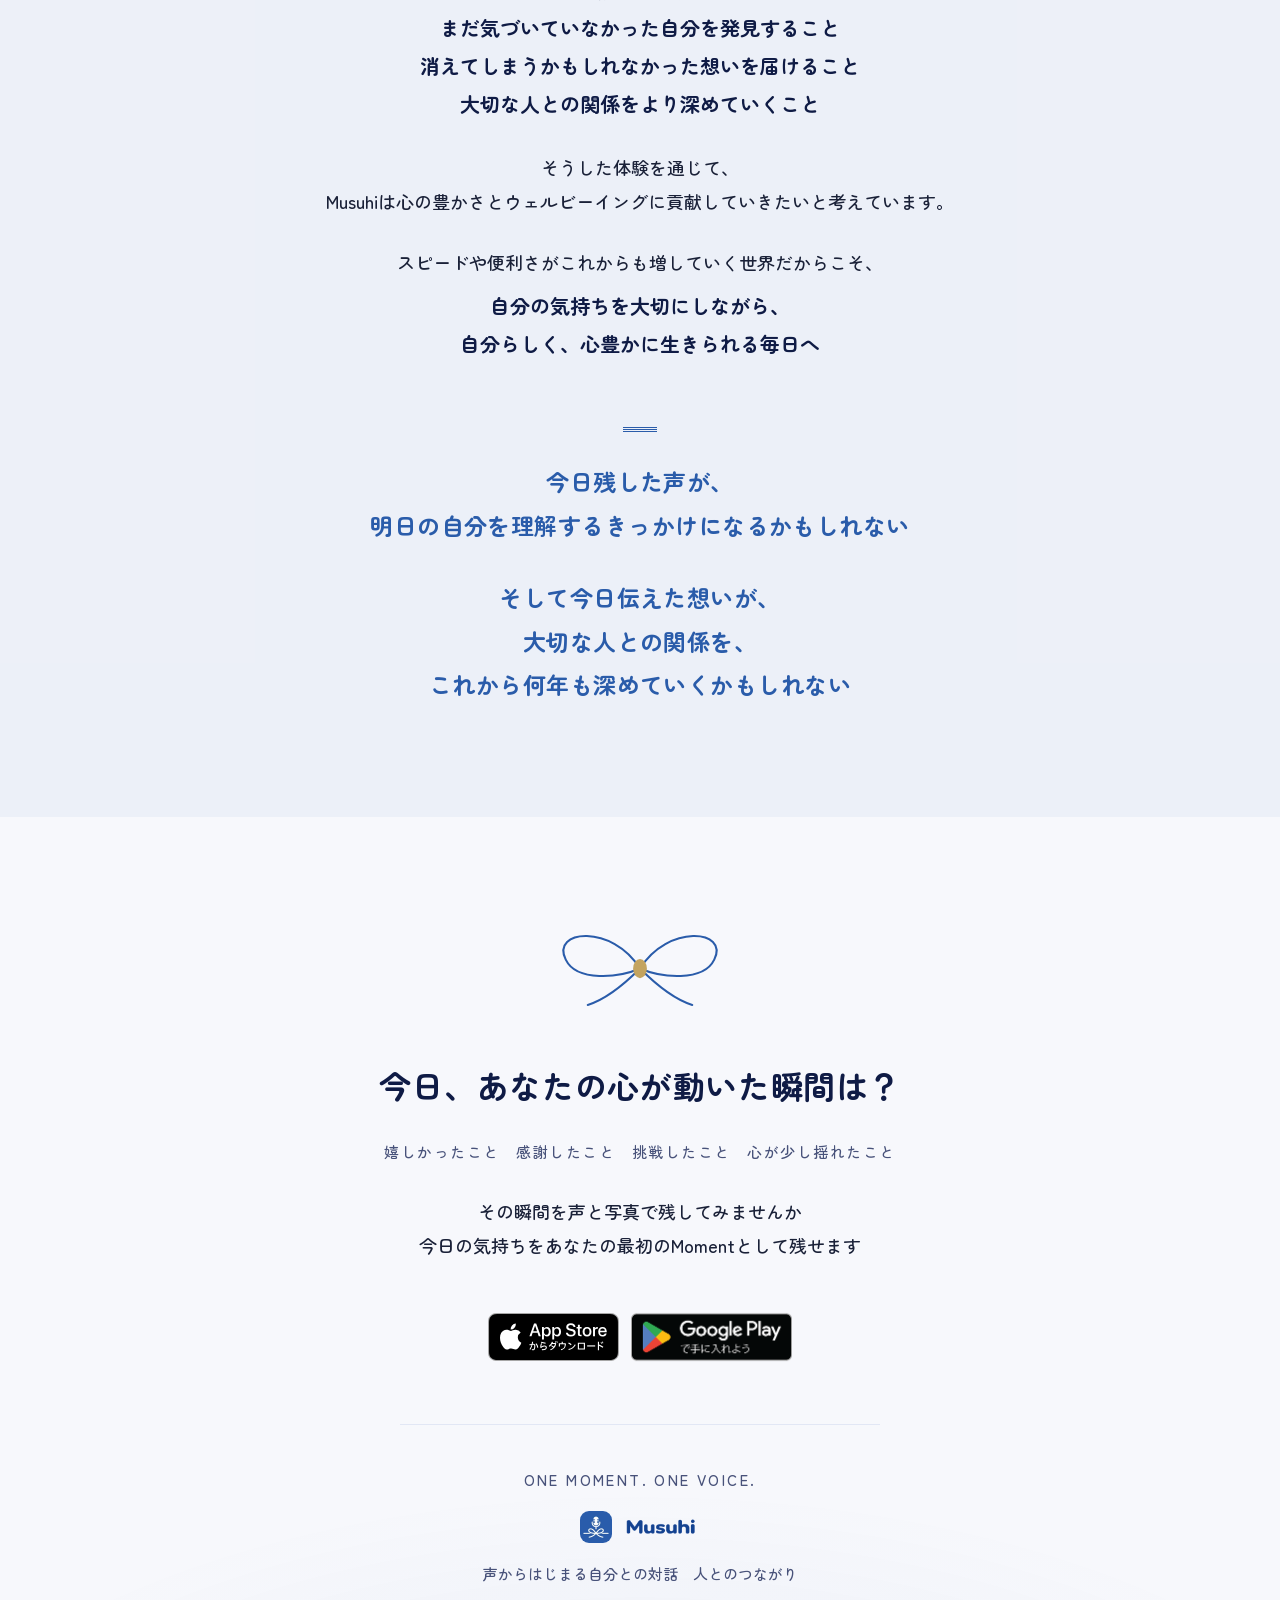
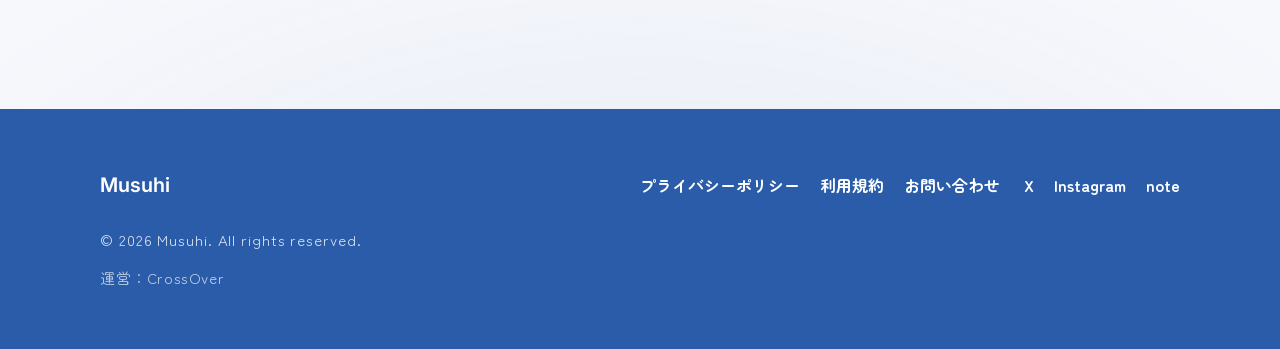
==== commit fc1f2951: "Heroのストアバッジを削除し英語表示のGoogle Playリンクをen_USに変更 Co-Authored-By: Claude Sonnet 5.5 <noreply@anthropic.com" ====
--- a/index.html
+++ b/index.html
@@ -43,7 +43,7 @@
     </div>
     <div class="site-header__stores">
       <a class="btn btn--primary btn--small" href="https://apps.apple.com/jp/app/musuhi/id6808240697" data-i18n="header.cta" data-i18n-attr="href:header.ctaHref" target="_blank" rel="noopener noreferrer">App Store</a>
-      <a class="btn btn--primary btn--small" href="https://play.google.com/store/apps/details?id=com.musuhivoice.app" target="_blank" rel="noopener noreferrer">Google Play</a>
+      <a class="btn btn--primary btn--small" href="https://play.google.com/store/apps/details?id=com.musuhivoice.app" data-i18n-attr="href:badges.playHref" target="_blank" rel="noopener noreferrer">Google Play</a>
     </div>
   </div>
 </header>
@@ -57,10 +57,6 @@
       <p class="hero__lead" data-i18n-html="hero.lead"><span class="ln"><span class="ph">Musuhiは</span><span class="ph">日々の気持ちを</span><span class="ph">声と写真で残し、</span></span><span class="ln"><span class="ph">AIと振り返りながら</span><span class="ph">自分自身を</span><span class="ph">より深く知り、</span></span><span class="ln"><span class="ph">その想いを</span><span class="ph">大切な人へ</span><span class="ph">届けることができる</span><span class="ph">ジャーナリング型</span><span class="ph">ライフログサービスです</span></span></p>
       <p class="hero__jingle" data-i18n-html="hero.jingle">音声ジャーナリングで<br class="br-sp">心が豊かになる新しい習慣を</p>
       <p class="hero__tagline" lang="en">One Moment. One Voice.</p>
-      <div class="store-badges hero__stores">
-        <a class="store-badge store-badge--apple" href="https://apps.apple.com/jp/app/musuhi/id6808240697" data-i18n-attr="href:badges.appStoreHref" target="_blank" rel="noopener noreferrer"><img src="assets/img/badges/app-store-ja.svg" alt="App Storeでダウンロード" width="109" height="40" data-i18n-attr="src:badges.appStoreImg,alt:badges.appStoreAlt"></a>
-        <a class="store-badge store-badge--play" href="https://play.google.com/store/apps/details?id=com.musuhivoice.app" target="_blank" rel="noopener noreferrer"><img src="assets/img/badges/google-play-ja.png" alt="Google Playで手に入れよう" width="646" height="250" data-i18n-attr="src:badges.playImg,alt:badges.playAlt"></a>
-      </div>
     </div>
     <div class="hero__cord" aria-hidden="true">
       <svg viewBox="0 0 1440 200" preserveAspectRatio="xMidYMid meet" fill="none">
@@ -398,7 +394,7 @@
       <div class="cta-final__action reveal">
         <div class="store-badges ">
         <a class="store-badge store-badge--apple" href="https://apps.apple.com/jp/app/musuhi/id6808240697" data-i18n-attr="href:badges.appStoreHref" target="_blank" rel="noopener noreferrer"><img src="assets/img/badges/app-store-ja.svg" alt="App Storeでダウンロード" width="109" height="40" data-i18n-attr="src:badges.appStoreImg,alt:badges.appStoreAlt"></a>
-        <a class="store-badge store-badge--play" href="https://play.google.com/store/apps/details?id=com.musuhivoice.app" target="_blank" rel="noopener noreferrer"><img src="assets/img/badges/google-play-ja.png" alt="Google Playで手に入れよう" width="646" height="250" data-i18n-attr="src:badges.playImg,alt:badges.playAlt"></a>
+        <a class="store-badge store-badge--play" href="https://play.google.com/store/apps/details?id=com.musuhivoice.app" data-i18n-attr="href:badges.playHref" target="_blank" rel="noopener noreferrer"><img src="assets/img/badges/google-play-ja.png" alt="Google Playで手に入れよう" width="646" height="250" data-i18n-attr="src:badges.playImg,alt:badges.playAlt"></a>
       </div>
       </div>
       <div class="cta-final__brand reveal">
--- a/assets/css/style.css
+++ b/assets/css/style.css
@@ -1021,8 +1021,6 @@
   gap: 8px 12px;
 }
 
-.hero__stores { margin-top: 28px; }
-
 .cta-final__action { margin-bottom: 56px; }
 
 .store-badge { display: inline-flex; line-height: 0; border-radius: 8px; }
